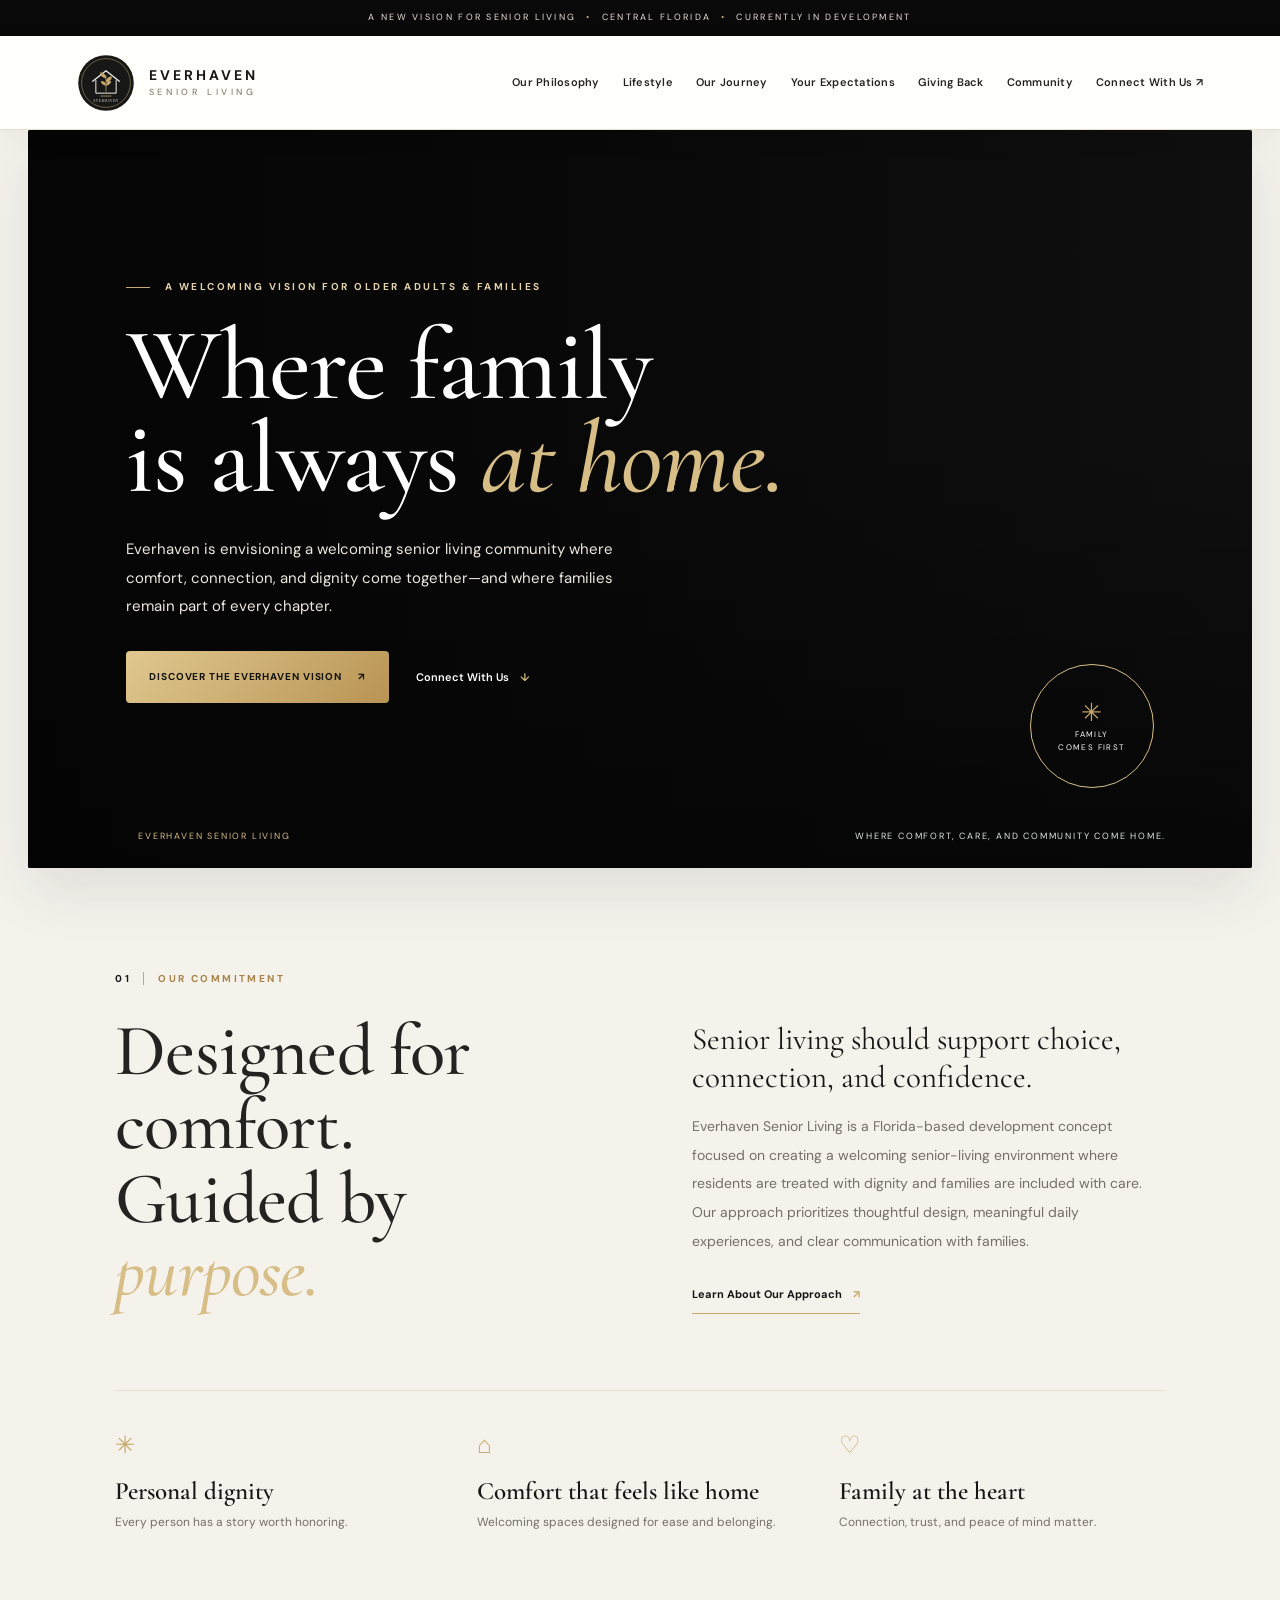
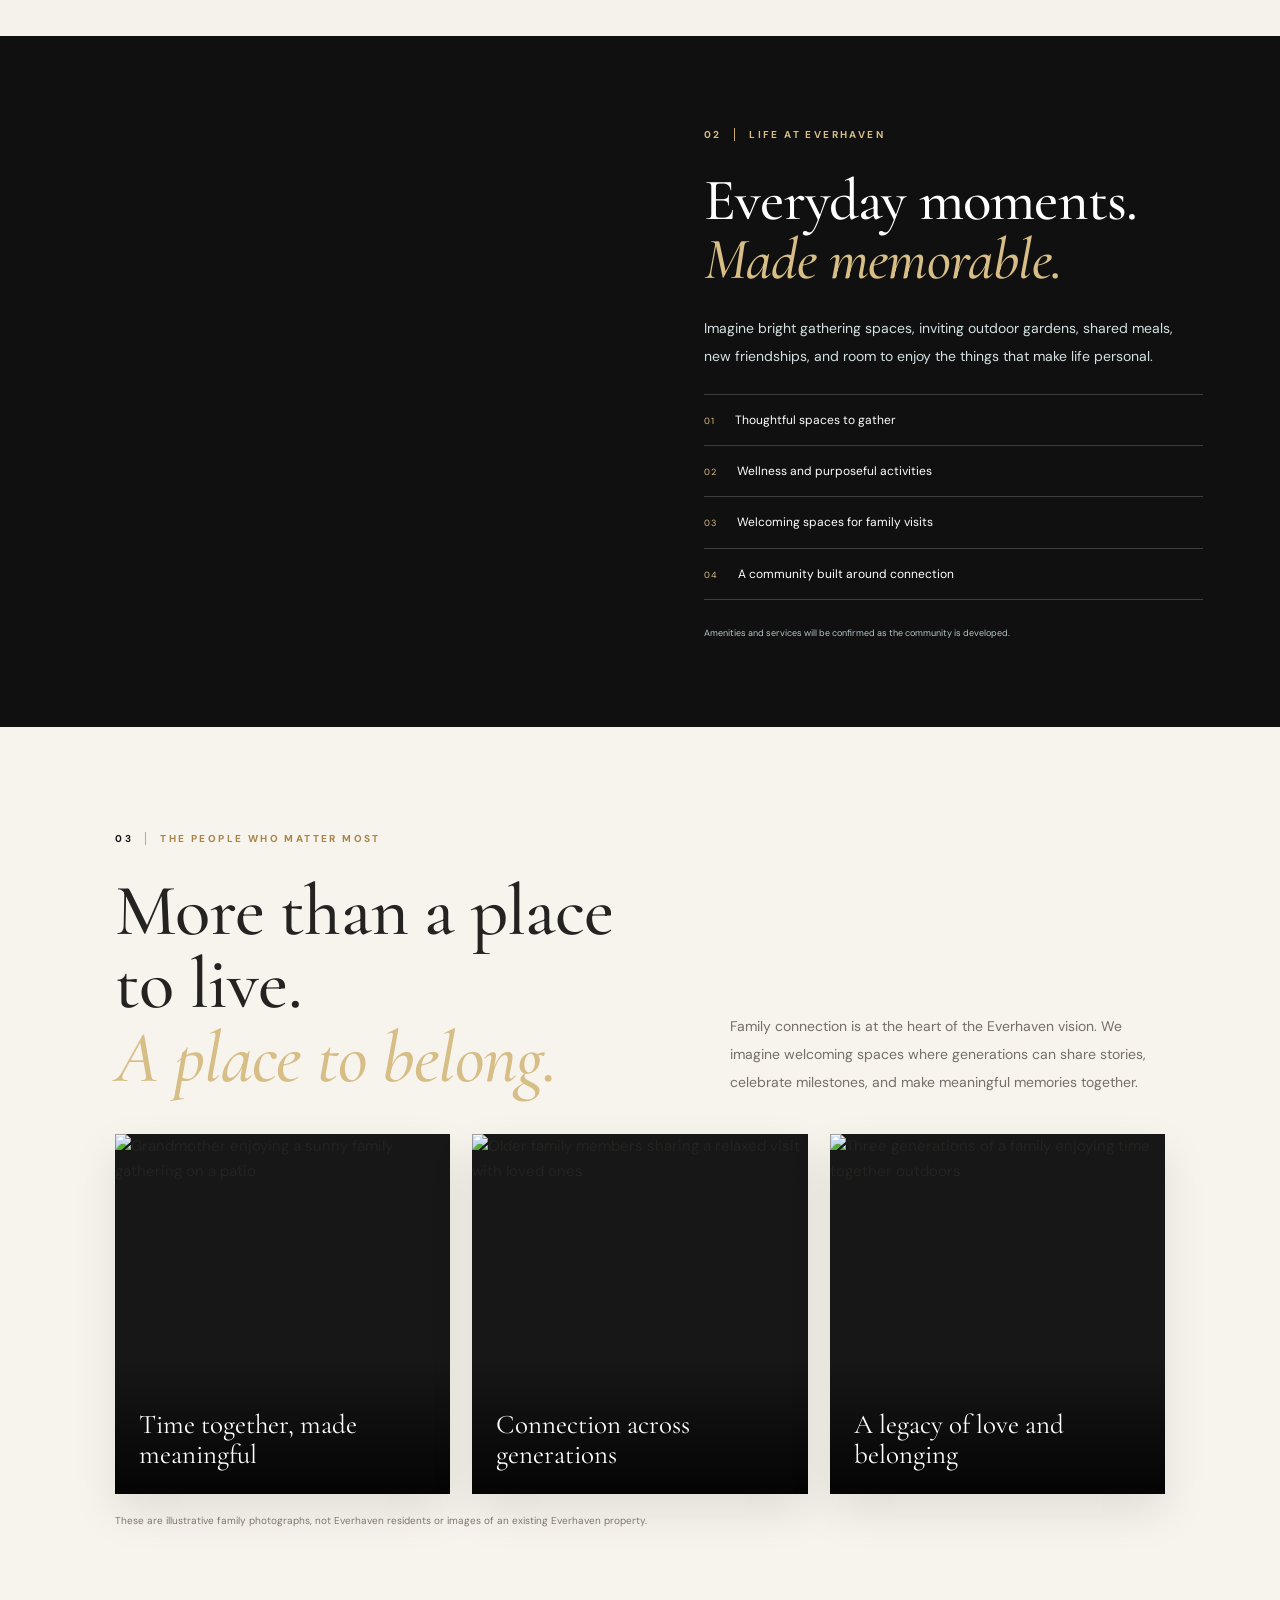
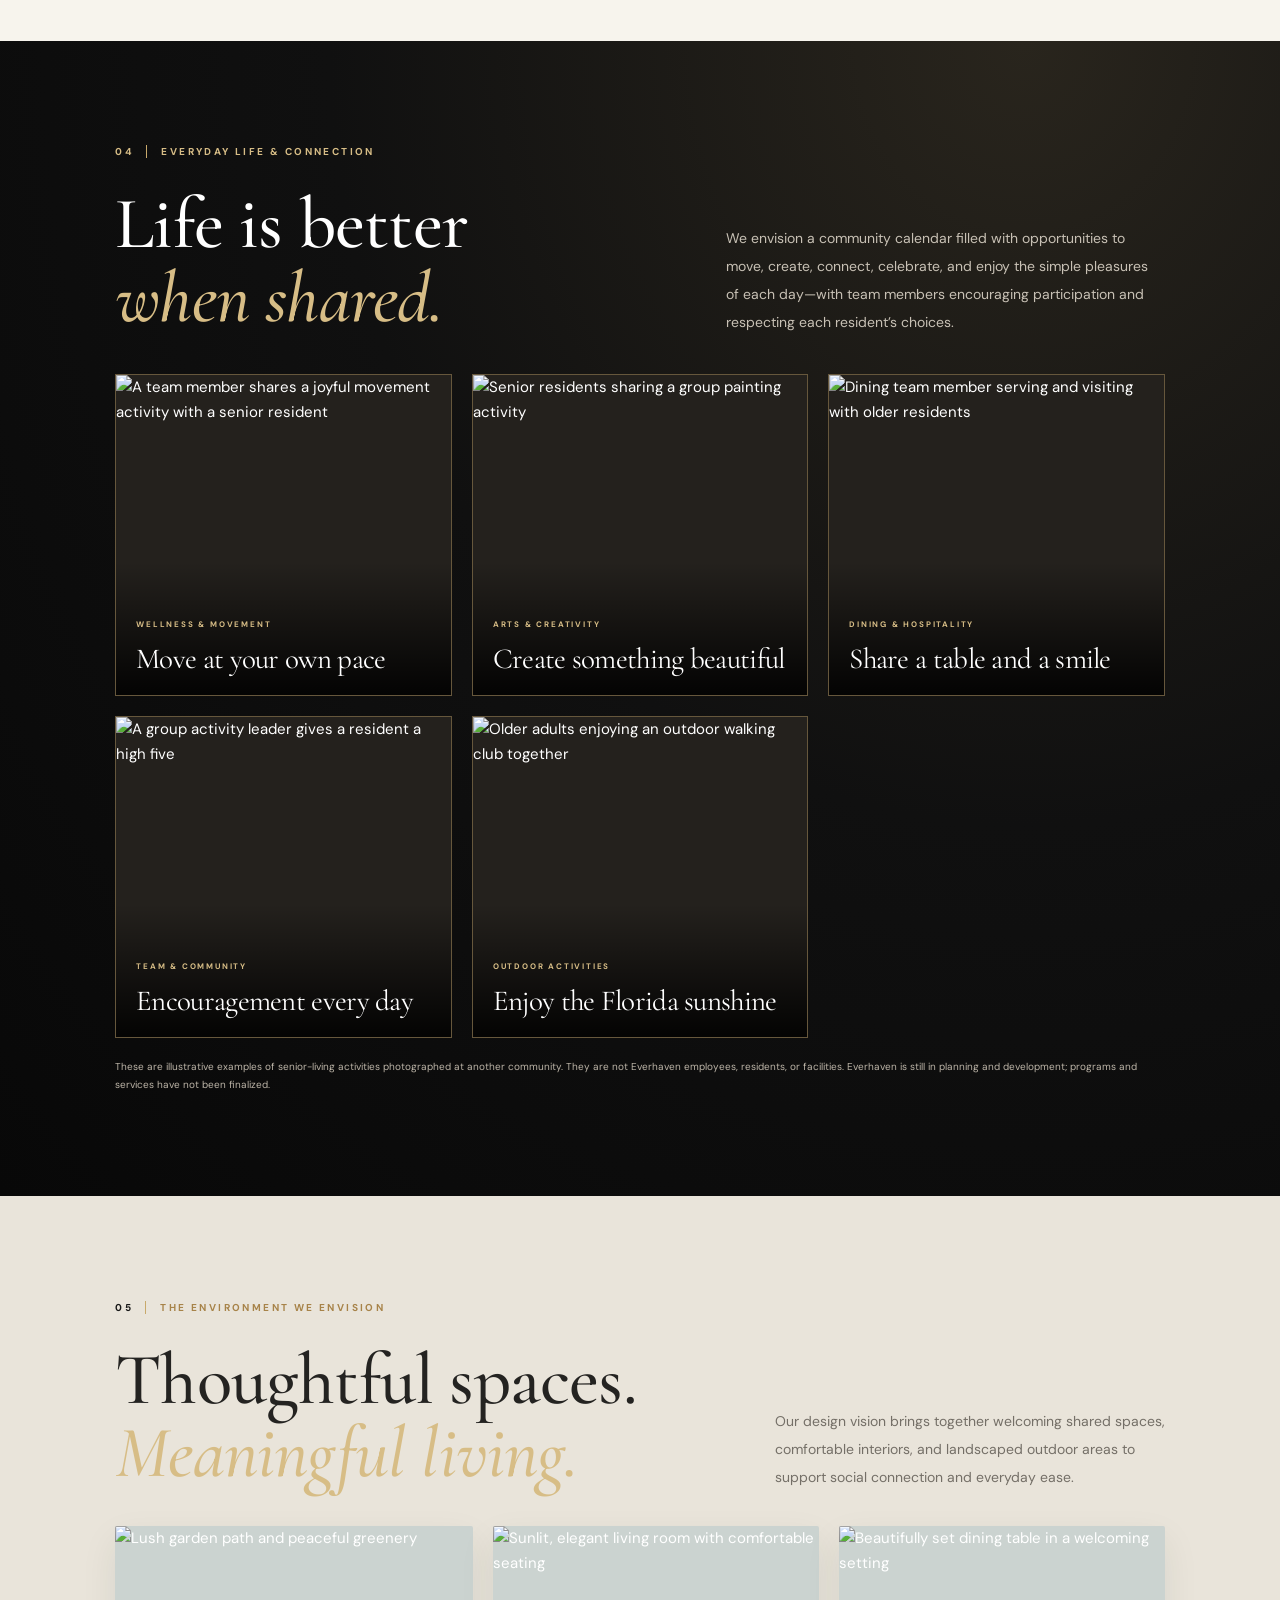
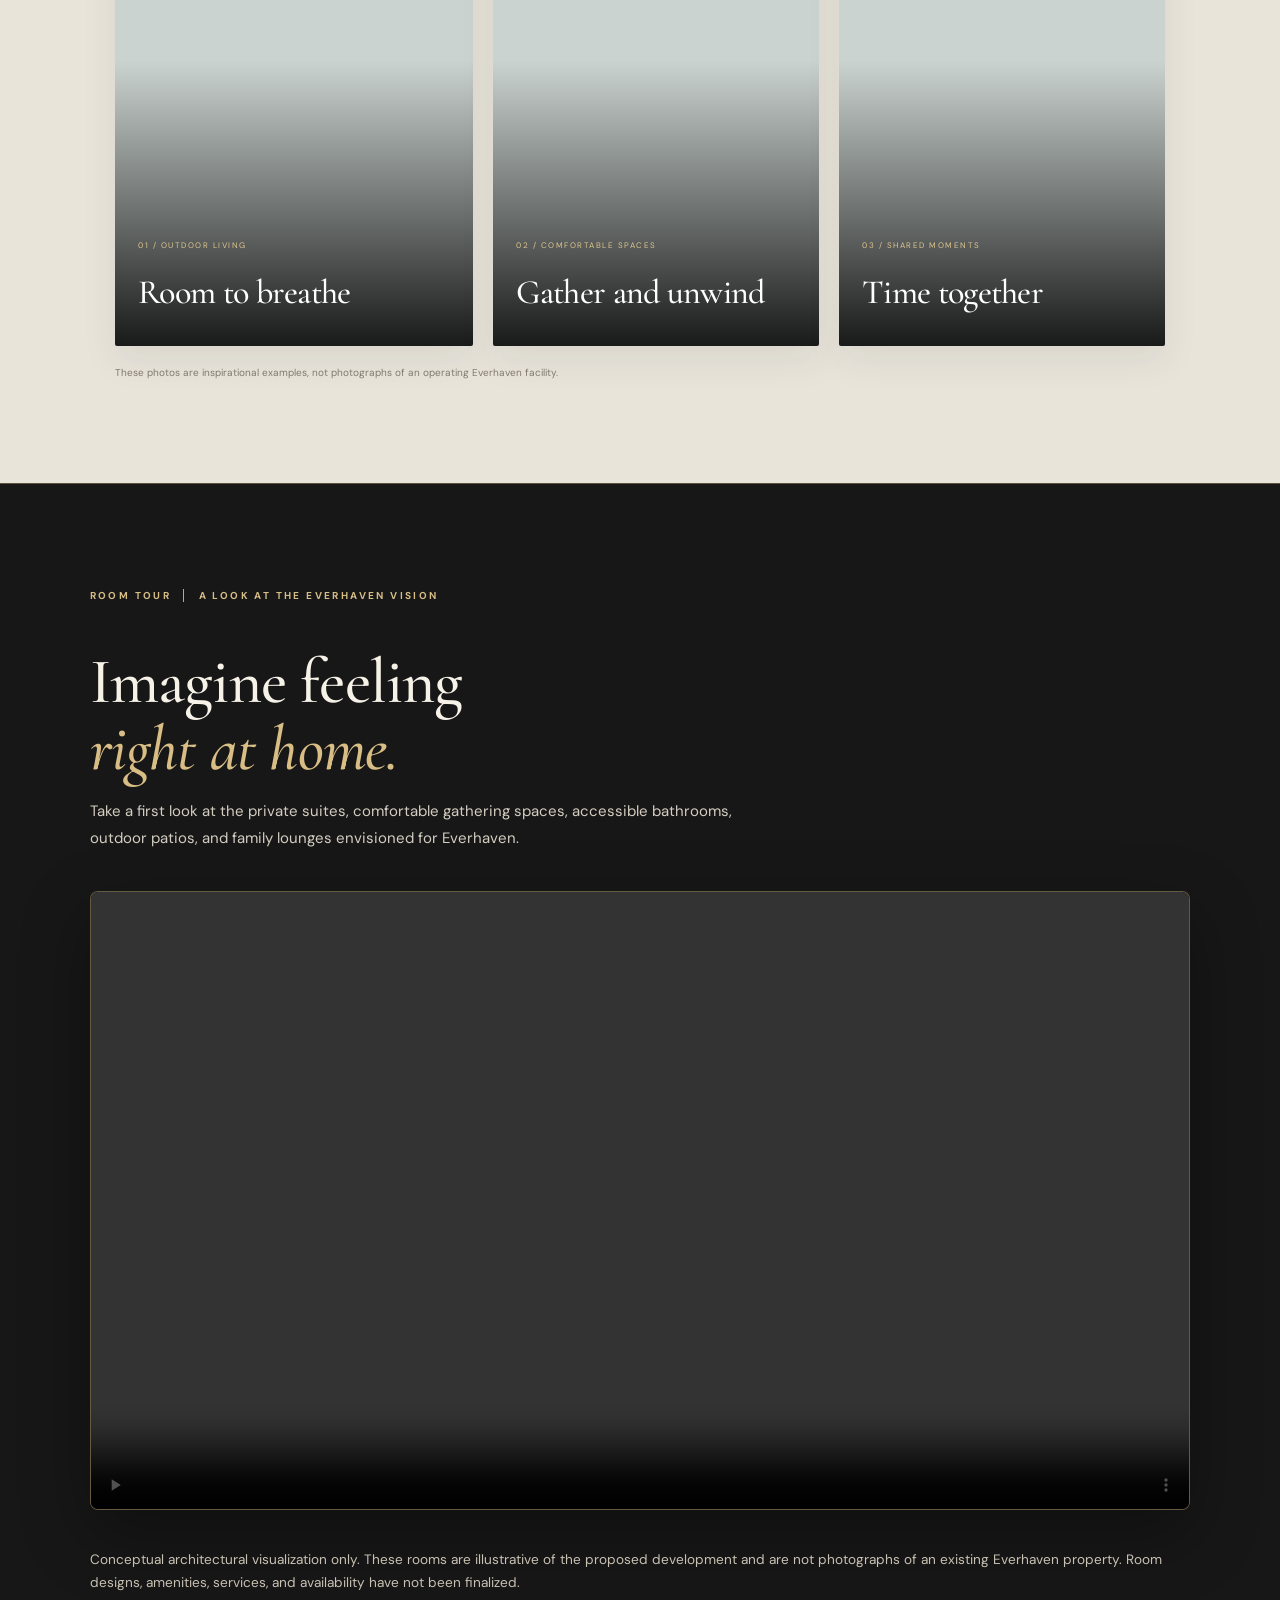
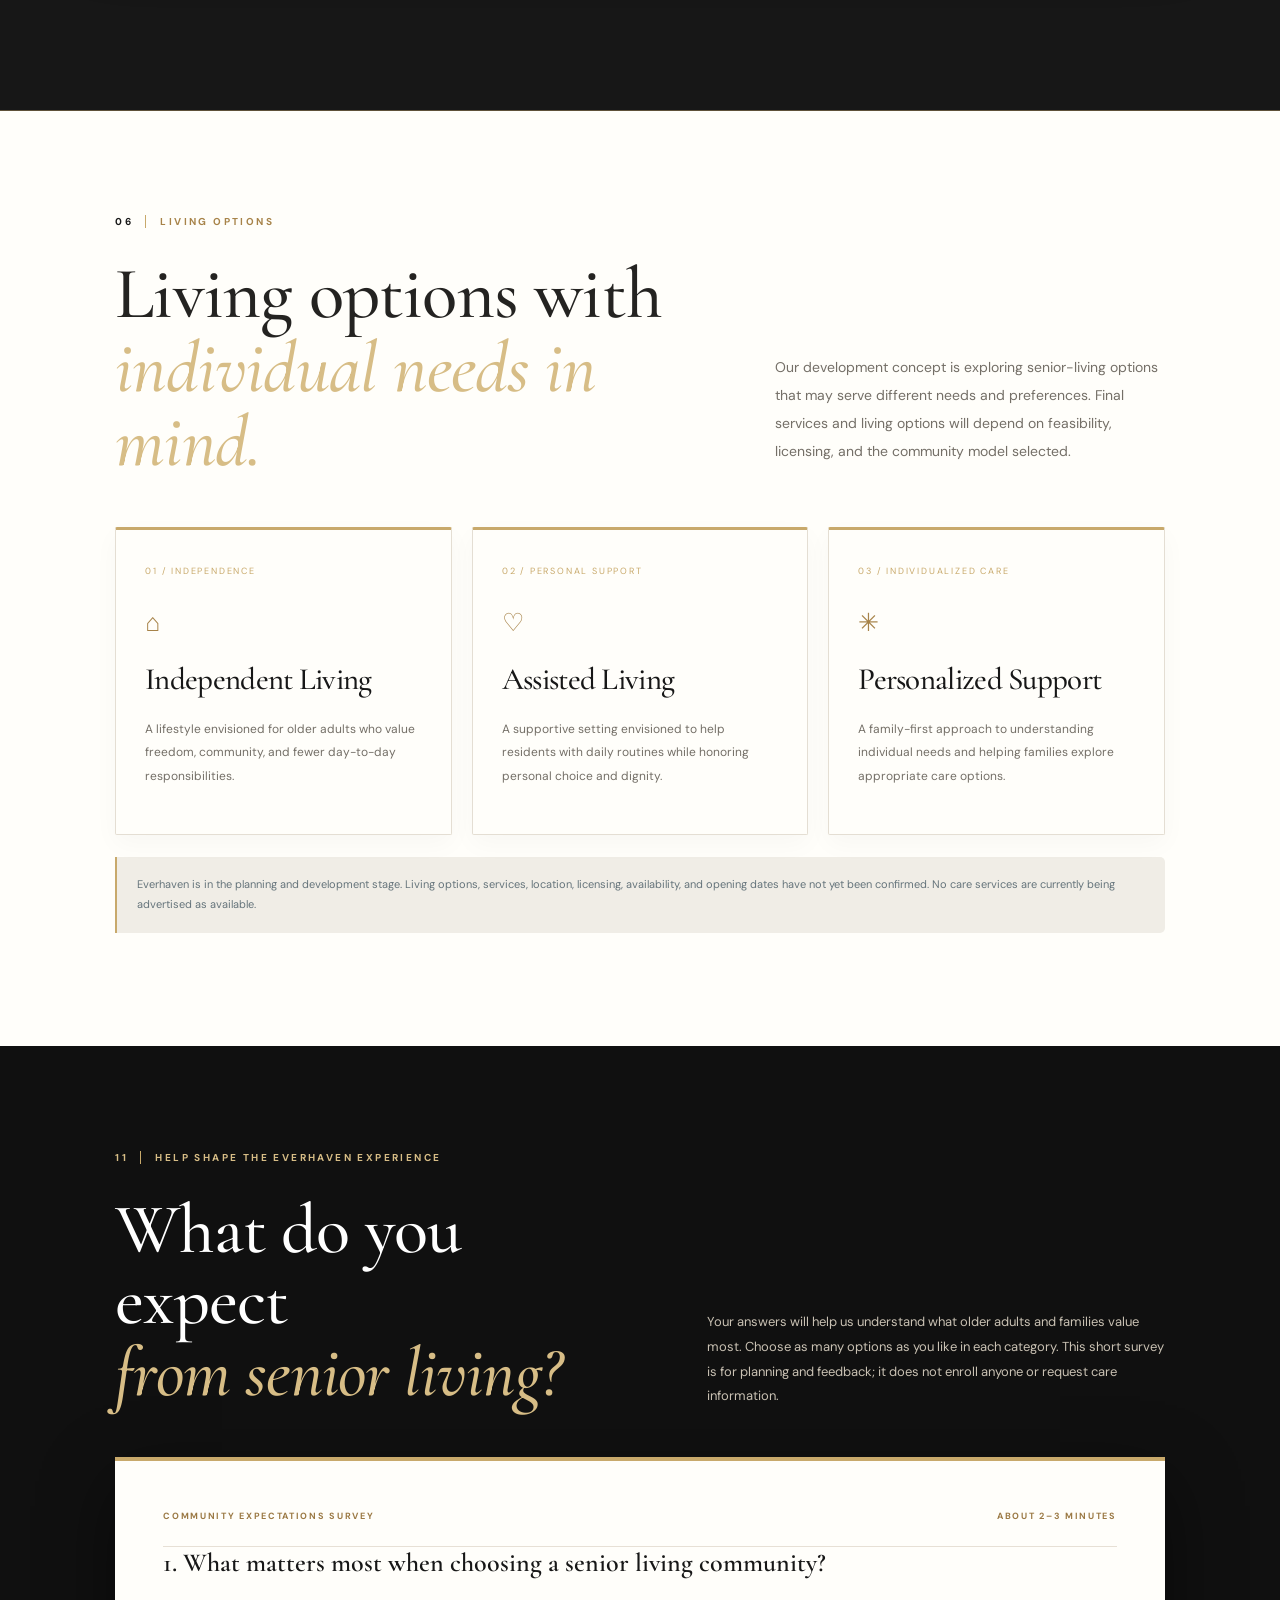
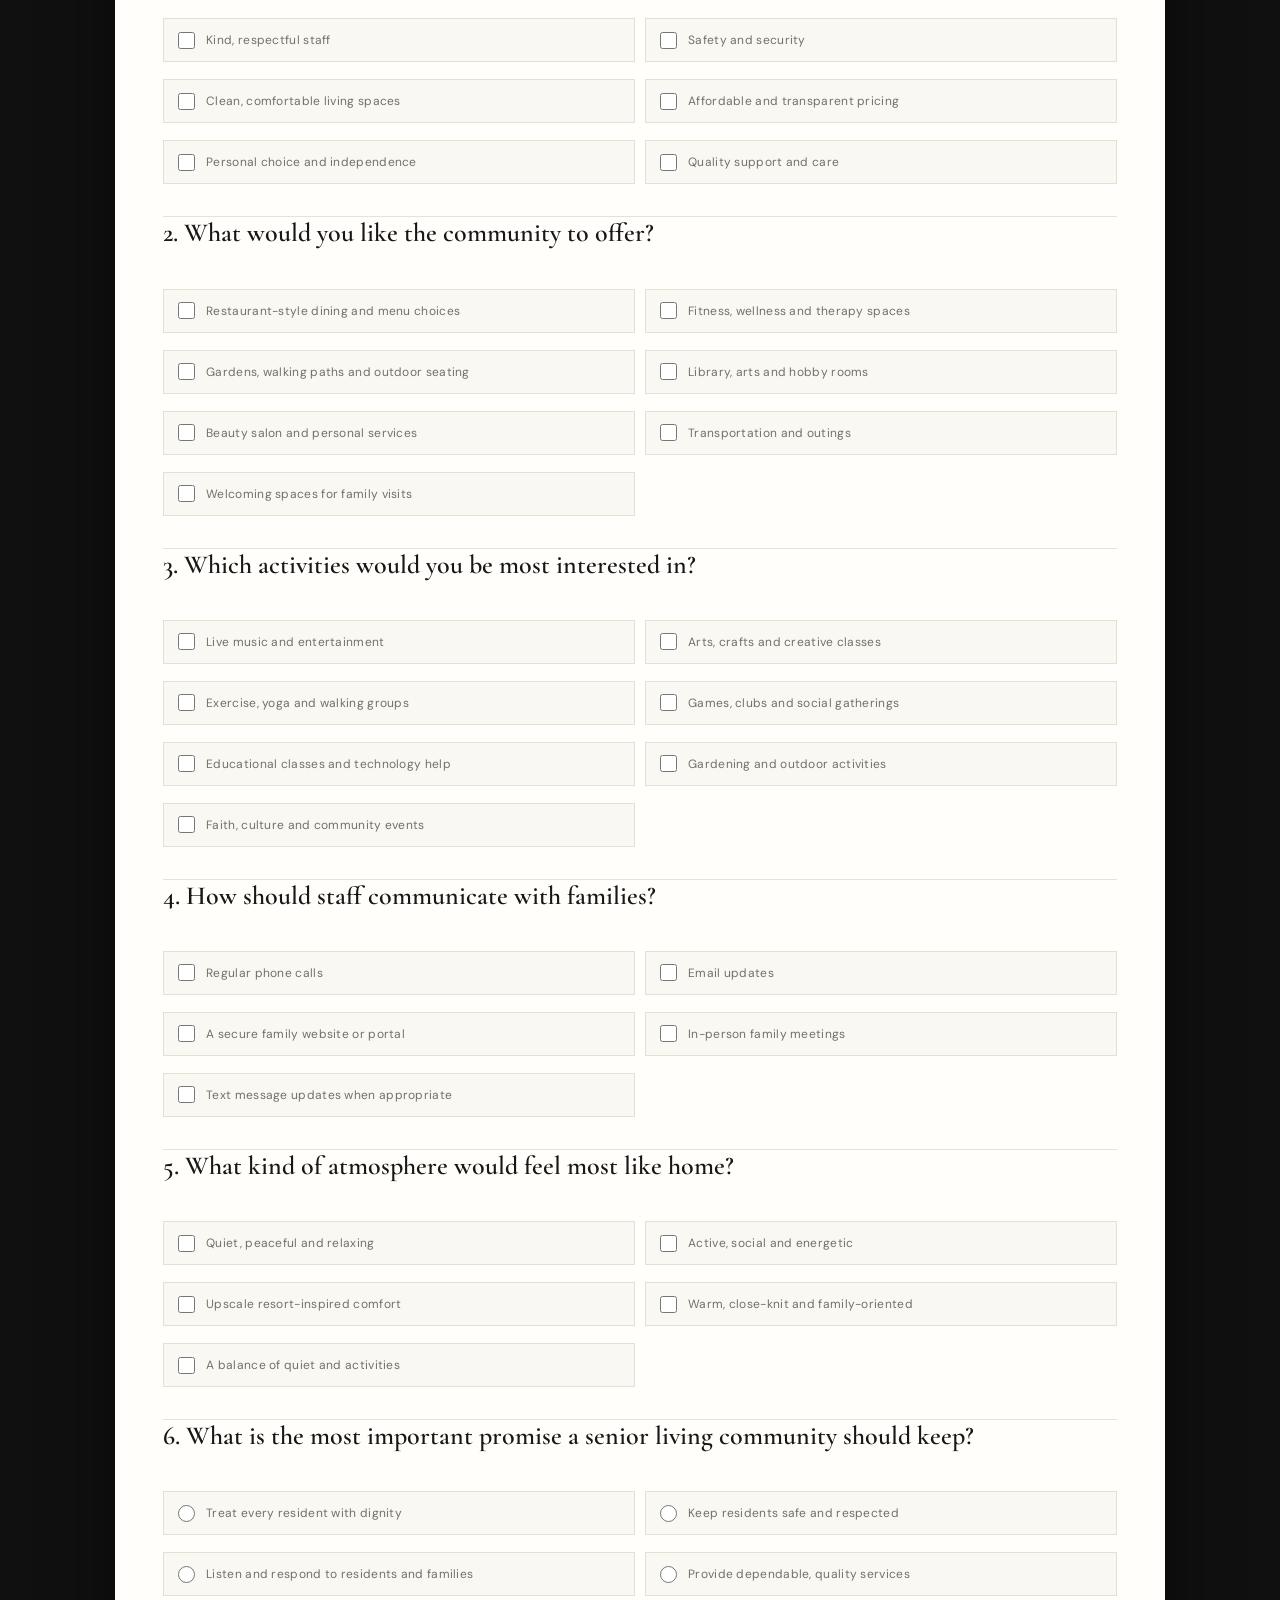
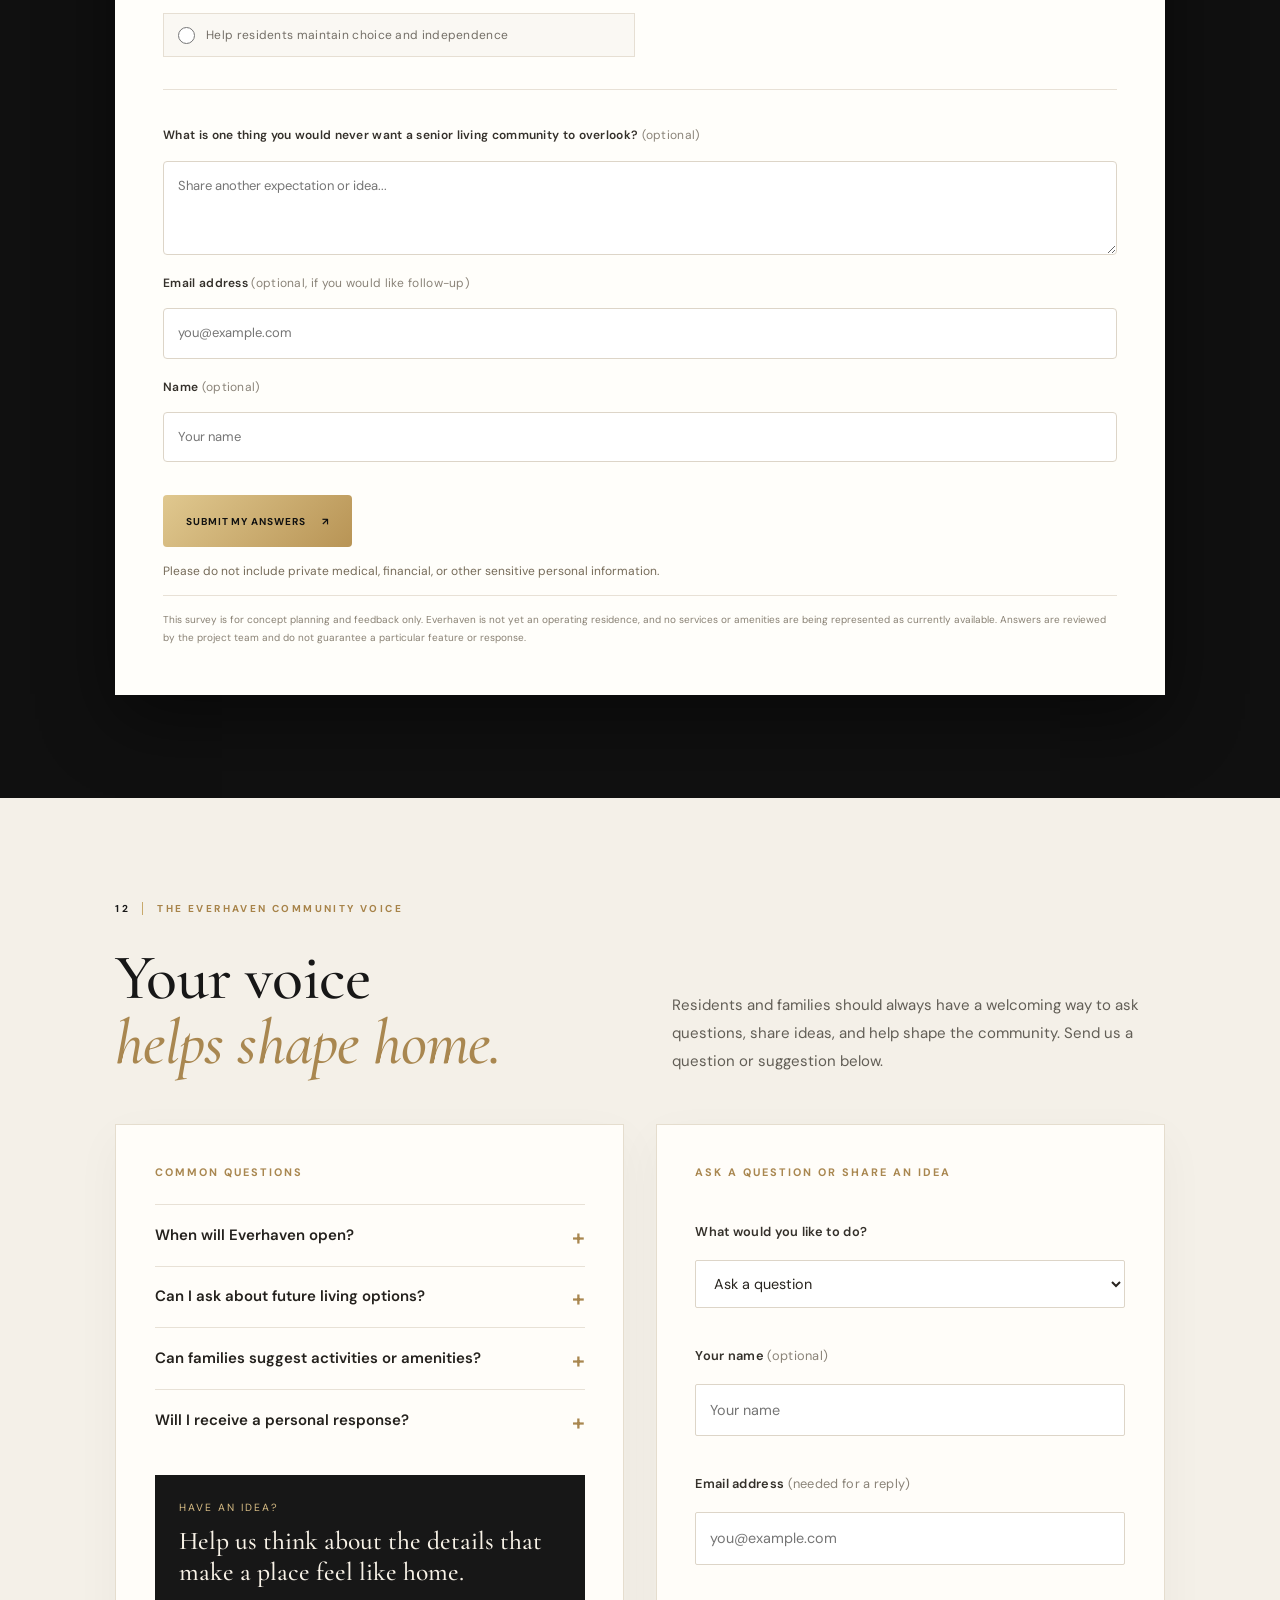
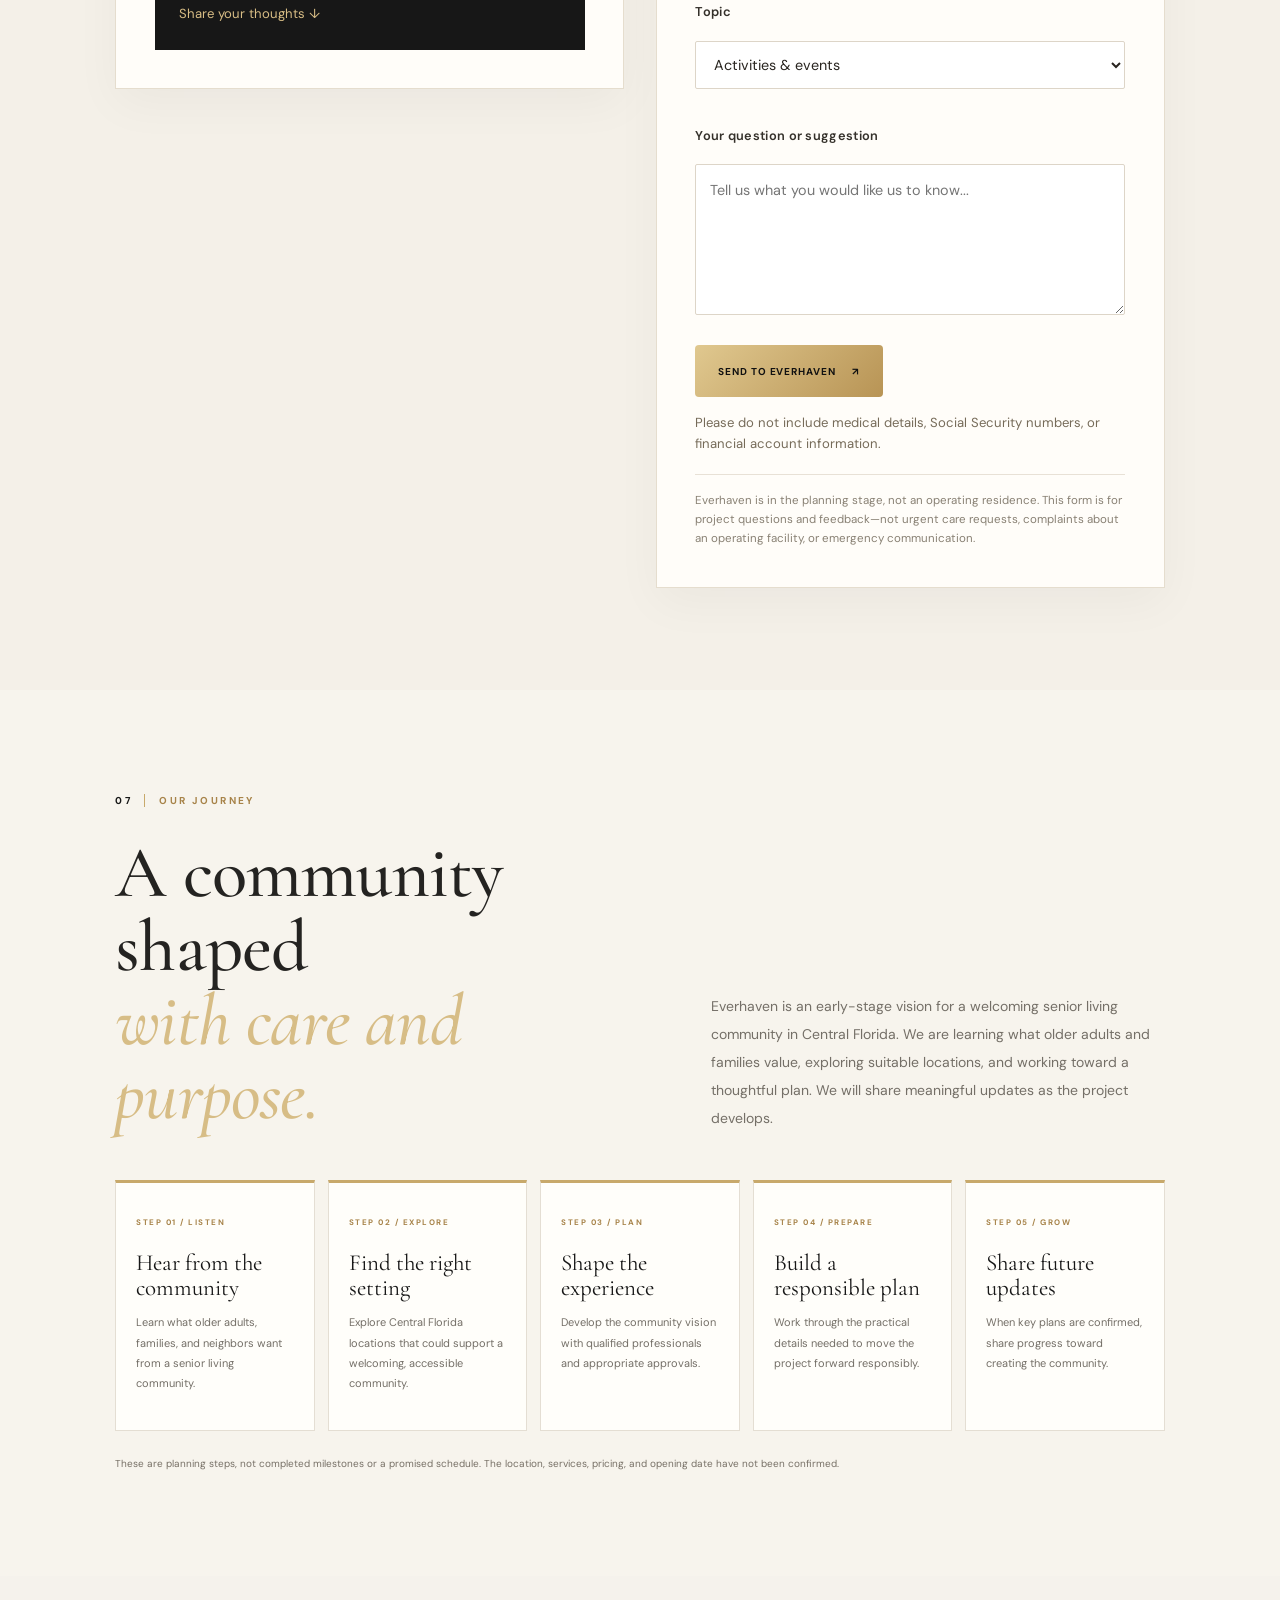
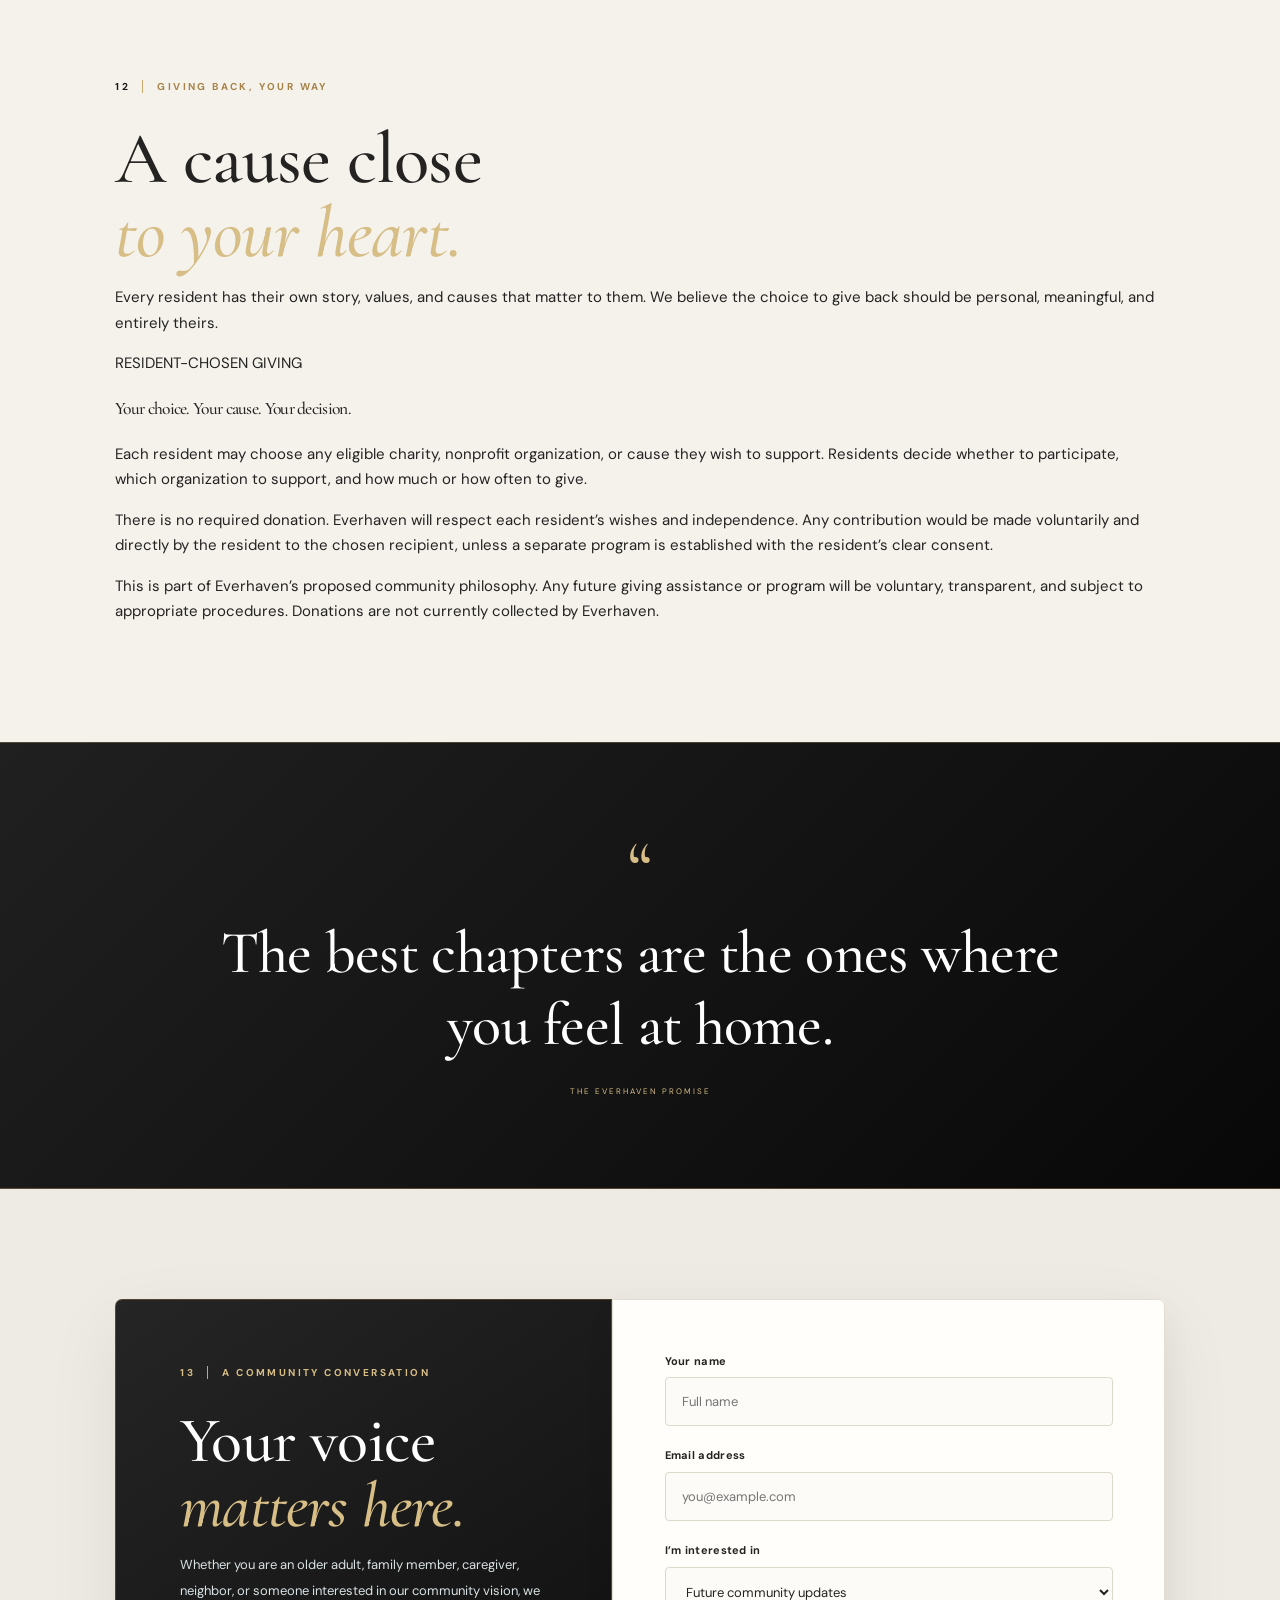
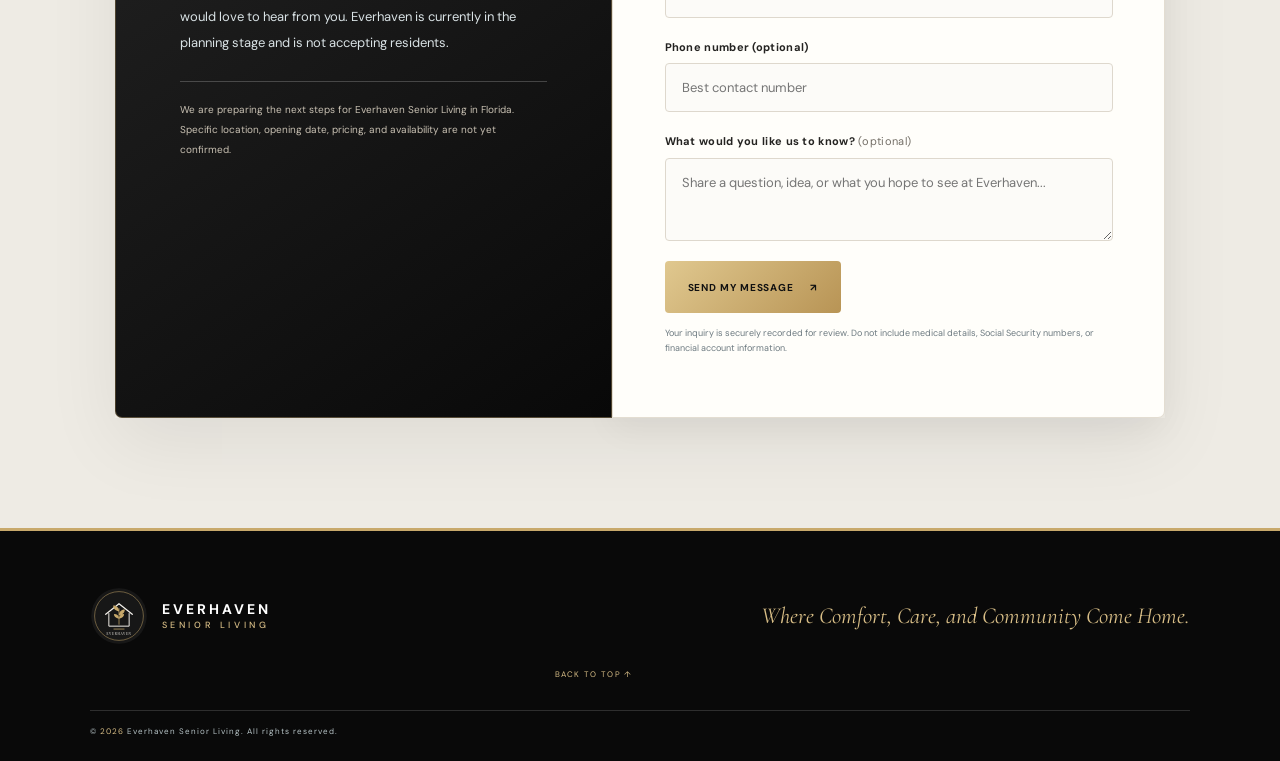
==== index.html @ a9df300a "Add resident-directed charitable giving choice section" ====
<!doctype html>
<html lang="en">
<head>
<meta charset="utf-8"><meta name="viewport" content="width=device-width, initial-scale=1">
<meta name="theme-color" content="#090909">
<meta name="description" content="Explore the Everhaven Senior Living vision: welcoming spaces, family connection, activities, and a community shaped around older adults and the people who care about them.">
<meta property="og:type" content="website">
<meta property="og:title" content="Everhaven Senior Living | A Life Well Lived">
<meta property="og:description" content="A welcoming senior living vision shaped around residents, families, and the wider community.">
<meta name="color-scheme" content="light">
<title>Everhaven Senior Living | A Life Well Lived</title>
<link rel="preconnect" href="https://fonts.googleapis.com"><link rel="preconnect" href="https://fonts.gstatic.com" crossorigin>
<link href="https://fonts.googleapis.com/css2?family=Cormorant+Garamond:wght@400;500;600;700&family=DM+Sans:wght@400;500;600;700&display=swap" rel="stylesheet">
<link rel="stylesheet" href="styles.css">
</head>
<body>
<div class="announcement">A NEW VISION FOR SENIOR LIVING <span>•</span> CENTRAL FLORIDA <span>•</span> CURRENTLY IN DEVELOPMENT</div>
<header class="site-header">
  <a class="brand" href="#home" aria-label="Everhaven Senior Living home"><img class="brand-logo" src="logo.svg" alt="Everhaven Senior Living logo"><span class="brand-name">EVERHAVEN<small>SENIOR LIVING</small></span></a>
  <button class="menu-toggle" id="menu" aria-label="Open navigation" aria-expanded="false">☰</button>
  <nav id="nav"><a href="#philosophy">Our Philosophy</a><a href="#lifestyle">Lifestyle</a><a href="#development">Our Journey</a><a href="#expectations">Your Expectations</a><a href="#giving">Giving Back</a><a href="#community">Community</a><a href="#contact">Connect With Us <span>↗</span></a></nav>
</header>
<main>
<section class="hero" id="home">
  <div class="hero-image" role="img" aria-label="A multigenerational family sharing a warm visit in a senior living community"></div><div class="hero-shade"></div>
  <div class="hero-content"><p class="eyebrow"><span></span> A WELCOMING VISION FOR OLDER ADULTS & FAMILIES</p><h1>Where family<br>is always <em>at home.</em></h1>
  <p class="hero-copy">Everhaven is envisioning a welcoming senior living community where comfort, connection, and dignity come together—and where families remain part of every chapter.</p>
  <div class="hero-actions"><a class="button button-gold" href="#family">Discover the Everhaven Vision <span>↗</span></a><a class="text-link" href="#contact">Connect With Us <span>↓</span></a></div></div>
  <div class="hero-caption"><span>EVERHAVEN SENIOR LIVING</span><span>WHERE COMFORT, CARE, AND COMMUNITY COME HOME.</span></div>
  <div class="hero-badge"><span class="badge-sun">✳</span><span>FAMILY<br>COMES FIRST</span></div>
</section>
<section class="intro section" id="philosophy"><div class="section-label"><span>01</span> OUR COMMITMENT</div><div class="intro-grid"><h2>Designed for comfort.<br>Guided by <em>purpose.</em></h2><div class="intro-copy"><p class="large-copy">Senior living should support choice, connection, and confidence.</p><p>Everhaven Senior Living is a Florida-based development concept focused on creating a welcoming senior-living environment where residents are treated with dignity and families are included with care. Our approach prioritizes thoughtful design, meaningful daily experiences, and clear communication with families.</p><a class="underlink" href="#lifestyle">Learn About Our Approach <span>↗</span></a></div></div>
<div class="values-row"><div><span class="value-icon">✳</span><b>Personal dignity</b><p>Every person has a story worth honoring.</p></div><div><span class="value-icon">⌂</span><b>Comfort that feels like home</b><p>Welcoming spaces designed for ease and belonging.</p></div><div><span class="value-icon">♡</span><b>Family at the heart</b><p>Connection, trust, and peace of mind matter.</p></div></div></section>
<section class="lifestyle" id="lifestyle"><div class="lifestyle-photo"></div><div class="lifestyle-panel"><div class="section-label light"><span>02</span> LIFE AT EVERHAVEN</div><h2>Everyday moments.<br><em>Made memorable.</em></h2><p>Imagine bright gathering spaces, inviting outdoor gardens, shared meals, new friendships, and room to enjoy the things that make life personal.</p><div class="feature-list"><div><span>01</span> Thoughtful spaces to gather</div><div><span>02</span> Wellness and purposeful activities</div><div><span>03</span> Welcoming spaces for family visits</div><div><span>04</span> A community built around connection</div></div><p class="disclaimer">Amenities and services will be confirmed as the community is developed.</p></div></section>

<section class="family-section section" id="family">
  <div class="section-label"><span>03</span> THE PEOPLE WHO MATTER MOST</div>
  <div class="family-heading"><h2>More than a place to live.<br><em>A place to belong.</em></h2><p>Family connection is at the heart of the Everhaven vision. We imagine welcoming spaces where generations can share stories, celebrate milestones, and make meaningful memories together.</p></div>
  <div class="family-grid">
    <figure><img src="https://cdn.autumna.co.uk/autumna/prod/media/filer_public/dd/d1/ddd1a53c-e831-4dcf-8b21-b971d09532a8/retirement-living-family-visit.jpg" alt="Grandmother enjoying a sunny family gathering on a patio" loading="lazy"><figcaption>Time together, made meaningful</figcaption></figure>
    <figure><img src="https://www.edgewoodhealthcare.com/wp-content/uploads/2025/04/Staying-Connected-with-Family-Blog-Image.jpg" alt="Older family members sharing a relaxed visit with loved ones" loading="lazy"><figcaption>Connection across generations</figcaption></figure>
    <figure><img src="https://a.storyblok.com/f/119877/1440x961/5874a44840/adobestock_499074132_web.jpg" alt="Three generations of a family enjoying time together outdoors" loading="lazy"><figcaption>A legacy of love and belonging</figcaption></figure>
  </div>
  <p class="family-note">These are illustrative family photographs, not Everhaven residents or images of an existing Everhaven property.</p>
</section>
<section class="activities-section section" id="activities">
  <div class="section-label"><span>04</span> EVERYDAY LIFE & CONNECTION</div>
  <div class="activities-heading"><h2>Life is better<br><em>when shared.</em></h2><p>We envision a community calendar filled with opportunities to move, create, connect, celebrate, and enjoy the simple pleasures of each day—with team members encouraging participation and respecting each resident’s choices.</p></div>
  <div class="activities-grid">
    <article><img src="https://www.arborcompany.com/hs-fs/hubfs/1Community-Files-Main-Folder/South%20Forsyth_2024/2025%20Approved%20Photos/2025%20Photos%20from%20Video/ArborTerraceSouthForsyth-ResidentandStaff6.jpg?height=900&name=ArborTerraceSouthForsyth-ResidentandStaff6.jpg&width=1200" alt="A team member shares a joyful movement activity with a senior resident" loading="lazy"><div><span>WELLNESS & MOVEMENT</span><h3>Move at your own pace</h3></div></article>
    <article><img src="https://www.arborcompany.com/hs-fs/hubfs/1Community-Files-Main-Folder/Middletown_2024/Community%20Images_2024/Approved%202025%20Photos/Social%20Media%20Images/Arbor-Terrace-Middletown-Paint-%26-Sip-Social.jpg?height=1000&name=Arbor-Terrace-Middletown-Paint-%26-Sip-Social.jpg&width=1500" alt="Senior residents sharing a group painting activity" loading="lazy"><div><span>ARTS & CREATIVITY</span><h3>Create something beautiful</h3></div></article>
    <article><img src="https://www.arborcompany.com/hs-fs/hubfs/1Community-Files-Main-Folder/South%20Forsyth_2024/2025%20Approved%20Photos/2025%20Photos%20from%20Video/ArborTerraceSouthForsyth-ResidentandStaff-Dining4.jpg?height=900&name=ArborTerraceSouthForsyth-ResidentandStaff-Dining4.jpg&width=1200" alt="Dining team member serving and visiting with older residents" loading="lazy"><div><span>DINING & HOSPITALITY</span><h3>Share a table and a smile</h3></div></article>
    <article><img src="https://www.arborcompany.com/hs-fs/hubfs/1Community-Files-Main-Folder/Waugh%20Chapel_2024/2025%20Approved%20Photos/October-2025/arbor-terrace-waugh-chapel-resident-16.png?height=900&name=arbor-terrace-waugh-chapel-resident-16.png&width=1200" alt="A group activity leader gives a resident a high five" loading="lazy"><div><span>TEAM & COMMUNITY</span><h3>Encouragement every day</h3></div></article>
    <article><img src="https://www.arborcompany.com/hs-fs/hubfs/1Community-Files-Main-Folder/Highland%20Park_2024/2025%20Approved%20Photos/Social%20Media%20Images/Arbor-Terrace-Highland-Park-Walking-Club-Social.png?height=1000&name=Arbor-Terrace-Highland-Park-Walking-Club-Social.png&width=1500" alt="Older adults enjoying an outdoor walking club together" loading="lazy"><div><span>OUTDOOR ACTIVITIES</span><h3>Enjoy the Florida sunshine</h3></div></article>
  </div>
  <p class="activities-note">These are illustrative examples of senior-living activities photographed at another community. They are not Everhaven employees, residents, or facilities. Everhaven is still in planning and development; programs and services have not been finalized.</p>
</section>
<section class="gallery section" id="spaces">
  <div class="section-label"><span>05</span> THE ENVIRONMENT WE ENVISION</div>
  <div class="gallery-heading"><h2>Thoughtful spaces.<br><em>Meaningful living.</em></h2><p>Our design vision brings together welcoming shared spaces, comfortable interiors, and landscaped outdoor areas to support social connection and everyday ease.</p></div>
  <div class="photo-grid">
    <article class="photo-card photo-garden"><img src="https://images.unsplash.com/photo-1416879595882-3373a0480b5b?auto=format&fit=crop&w=1200&q=85" alt="Lush garden path and peaceful greenery" loading="lazy"><div><span>01 / OUTDOOR LIVING</span><h3>Room to breathe</h3></div></article>
    <article class="photo-card photo-lounge"><img src="https://images.unsplash.com/photo-1600210492486-724fe5c67fb0?auto=format&fit=crop&w=1200&q=85" alt="Sunlit, elegant living room with comfortable seating" loading="lazy"><div><span>02 / COMFORTABLE SPACES</span><h3>Gather and unwind</h3></div></article>
    <article class="photo-card photo-dining"><img src="https://images.unsplash.com/photo-1414235077428-338989a2e8c0?auto=format&fit=crop&w=1200&q=85" alt="Beautifully set dining table in a welcoming setting" loading="lazy"><div><span>03 / SHARED MOMENTS</span><h3>Time together</h3></div></article>
  </div>
  <p class="photo-note">These photos are inspirational examples, not photographs of an operating Everhaven facility.</p>
</section>
<section class="room-tour section" id="room-tour" style="padding:clamp(4rem,8vw,7rem) 7%;background:#171717;color:#f7f2e8;">
  <div class="section-label light"><span>ROOM TOUR</span> A LOOK AT THE EVERHAVEN VISION</div>
  <div style="display:grid;grid-template-columns:1fr;gap:1.5rem;max-width:1200px;margin:0 auto;">
    <div><h2 style="font-family:'Cormorant Garamond',serif;font-size:clamp(2.6rem,5vw,4.5rem);font-weight:500;line-height:1.05;margin:1rem 0;">Imagine feeling<br><em style="color:#d8bd85;">right at home.</em></h2>
    <p style="max-width:680px;color:#d4cec2;line-height:1.8;">Take a first look at the private suites, comfortable gathering spaces, accessible bathrooms, outdoor patios, and family lounges envisioned for Everhaven.</p></div>
    <video controls playsinline preload="metadata" style="display:block;width:100%;max-height:680px;aspect-ratio:16/9;object-fit:contain;background:#080808;border:1px solid rgba(216,189,133,.45);border-radius:8px;">
      <source src="https://resource2.heygen.ai/videos/9fb3f4c10dcd4578b0de9b5727e9554e/9fb3f4c10dcd4578b0de9b5727e9554e/01a1f44f-d24c-73d2-a768-72272afc0545.mp4" type="video/mp4">
      Your browser does not support HTML video. Please open this page in a modern browser.
    </video>
    <p style="font-size:.85rem;color:#c9c1b3;line-height:1.7;">Conceptual architectural visualization only. These rooms are illustrative of the proposed development and are not photographs of an existing Everhaven property. Room designs, amenities, services, and availability have not been finalized.</p>
  </div>
</section>
<section class="options section" id="care"><div class="section-label"><span>06</span> LIVING OPTIONS</div><div class="options-head"><h2>Living options with<br><em>individual needs in mind.</em></h2><p>Our development concept is exploring senior-living options that may serve different needs and preferences. Final services and living options will depend on feasibility, licensing, and the community model selected.</p></div><div class="option-cards"><article><div class="option-number">01 / INDEPENDENCE</div><div class="option-icon">⌂</div><h3>Independent Living</h3><p>A lifestyle envisioned for older adults who value freedom, community, and fewer day-to-day responsibilities.</p></article><article><div class="option-number">02 / PERSONAL SUPPORT</div><div class="option-icon">♡</div><h3>Assisted Living</h3><p>A supportive setting envisioned to help residents with daily routines while honoring personal choice and dignity.</p></article><article><div class="option-number">03 / INDIVIDUALIZED CARE</div><div class="option-icon">✳</div><h3>Personalized Support</h3><p>A family-first approach to understanding individual needs and helping families explore appropriate care options.</p></article></div><p class="care-note">Everhaven is in the planning and development stage. Living options, services, location, licensing, availability, and opening dates have not yet been confirmed. No care services are currently being advertised as available.</p></section>
<section class="expectations-section section" id="expectations">
  <div class="section-label"><span>11</span> HELP SHAPE THE EVERHAVEN EXPERIENCE</div>
  <div class="expectations-heading"><h2>What do you expect<br><em>from senior living?</em></h2><p>Your answers will help us understand what older adults and families value most. Choose as many options as you like in each category. This short survey is for planning and feedback; it does not enroll anyone or request care information.</p></div>
  <form class="expectations-form" id="expectationsForm">
    <div class="expectations-topline"><span>COMMUNITY EXPECTATIONS SURVEY</span><span>ABOUT 2–3 MINUTES</span></div>
    <fieldset><legend>1. What matters most when choosing a senior living community?</legend><div class="expectation-options"><label><input type="checkbox" name="priority" value="Kind, respectful staff"><span>Kind, respectful staff</span></label><label><input type="checkbox" name="priority" value="Safety and security"><span>Safety and security</span></label><label><input type="checkbox" name="priority" value="Clean, comfortable living spaces"><span>Clean, comfortable living spaces</span></label><label><input type="checkbox" name="priority" value="Affordable and transparent pricing"><span>Affordable and transparent pricing</span></label><label><input type="checkbox" name="priority" value="Personal choice and independence"><span>Personal choice and independence</span></label><label><input type="checkbox" name="priority" value="Quality support and care"><span>Quality support and care</span></label></div></fieldset>
    <fieldset><legend>2. What would you like the community to offer?</legend><div class="expectation-options"><label><input type="checkbox" name="amenities" value="Restaurant-style dining and menu choices"><span>Restaurant-style dining and menu choices</span></label><label><input type="checkbox" name="amenities" value="Fitness, wellness and therapy spaces"><span>Fitness, wellness and therapy spaces</span></label><label><input type="checkbox" name="amenities" value="Gardens, walking paths and outdoor seating"><span>Gardens, walking paths and outdoor seating</span></label><label><input type="checkbox" name="amenities" value="Library, arts and hobby rooms"><span>Library, arts and hobby rooms</span></label><label><input type="checkbox" name="amenities" value="Beauty salon and personal services"><span>Beauty salon and personal services</span></label><label><input type="checkbox" name="amenities" value="Transportation and outings"><span>Transportation and outings</span></label><label><input type="checkbox" name="amenities" value="Welcoming spaces for family visits"><span>Welcoming spaces for family visits</span></label></div></fieldset>
    <fieldset><legend>3. Which activities would you be most interested in?</legend><div class="expectation-options"><label><input type="checkbox" name="activities" value="Live music and entertainment"><span>Live music and entertainment</span></label><label><input type="checkbox" name="activities" value="Arts, crafts and creative classes"><span>Arts, crafts and creative classes</span></label><label><input type="checkbox" name="activities" value="Exercise, yoga and walking groups"><span>Exercise, yoga and walking groups</span></label><label><input type="checkbox" name="activities" value="Games, clubs and social gatherings"><span>Games, clubs and social gatherings</span></label><label><input type="checkbox" name="activities" value="Educational classes and technology help"><span>Educational classes and technology help</span></label><label><input type="checkbox" name="activities" value="Gardening and outdoor activities"><span>Gardening and outdoor activities</span></label><label><input type="checkbox" name="activities" value="Faith, culture and community events"><span>Faith, culture and community events</span></label></div></fieldset>
    <fieldset><legend>4. How should staff communicate with families?</legend><div class="expectation-options"><label><input type="checkbox" name="communication" value="Regular phone calls"><span>Regular phone calls</span></label><label><input type="checkbox" name="communication" value="Email updates"><span>Email updates</span></label><label><input type="checkbox" name="communication" value="A secure family website or portal"><span>A secure family website or portal</span></label><label><input type="checkbox" name="communication" value="In-person family meetings"><span>In-person family meetings</span></label><label><input type="checkbox" name="communication" value="Text message updates when appropriate"><span>Text message updates when appropriate</span></label></div></fieldset>
    <fieldset><legend>5. What kind of atmosphere would feel most like home?</legend><div class="expectation-options"><label><input type="checkbox" name="atmosphere" value="Quiet, peaceful and relaxing"><span>Quiet, peaceful and relaxing</span></label><label><input type="checkbox" name="atmosphere" value="Active, social and energetic"><span>Active, social and energetic</span></label><label><input type="checkbox" name="atmosphere" value="Upscale resort-inspired comfort"><span>Upscale resort-inspired comfort</span></label><label><input type="checkbox" name="atmosphere" value="Warm, close-knit and family-oriented"><span>Warm, close-knit and family-oriented</span></label><label><input type="checkbox" name="atmosphere" value="A balance of quiet and activities"><span>A balance of quiet and activities</span></label></div></fieldset>
    <fieldset><legend>6. What is the most important promise a senior living community should keep?</legend><div class="expectation-options expectation-radio"><label><input type="radio" name="promise" value="Treat every resident with dignity"><span>Treat every resident with dignity</span></label><label><input type="radio" name="promise" value="Keep residents safe and respected"><span>Keep residents safe and respected</span></label><label><input type="radio" name="promise" value="Listen and respond to residents and families"><span>Listen and respond to residents and families</span></label><label><input type="radio" name="promise" value="Provide dependable, quality services"><span>Provide dependable, quality services</span></label><label><input type="radio" name="promise" value="Help residents maintain choice and independence"><span>Help residents maintain choice and independence</span></label></div></fieldset>
    <div class="expectations-extra"><label for="expectationOther">What is one thing you would never want a senior living community to overlook? <span>(optional)</span></label><textarea id="expectationOther" rows="3" maxlength="1500" placeholder="Share another expectation or idea..."></textarea>
    <label for="expectationEmail">Email address <span>(optional, if you would like follow-up)</span></label><input id="expectationEmail" type="email" maxlength="254" autocomplete="email" placeholder="you@example.com">
    <label for="expectationName">Name <span>(optional)</span></label><input id="expectationName" maxlength="120" autocomplete="name" placeholder="Your name"></div>
    <button class="button button-gold submit-button" type="submit">Submit my answers <span>↗</span></button>
    <p class="expectations-status" id="expectationsStatus" aria-live="polite">Please do not include private medical, financial, or other sensitive personal information.</p>
    <p class="expectations-disclaimer">This survey is for concept planning and feedback only. Everhaven is not yet an operating residence, and no services or amenities are being represented as currently available. Answers are reviewed by the project team and do not guarantee a particular feature or response.</p>
  </form>
</section>
<section class="community-hub section" id="community">
  <div class="section-label"><span>12</span> THE EVERHAVEN COMMUNITY VOICE</div>
  <div class="community-heading"><h2>Your voice<br><em>helps shape home.</em></h2><p>Residents and families should always have a welcoming way to ask questions, share ideas, and help shape the community. Send us a question or suggestion below.</p></div>
  <div class="community-grid">
    <div class="community-faq">
      <div class="community-kicker">COMMON QUESTIONS</div>
      <details><summary>When will Everhaven open?</summary><p>Everhaven is currently a development concept. A location, construction schedule, opening date, and availability have not been confirmed.</p></details>
      <details><summary>Can I ask about future living options?</summary><p>Yes. Use the question form to tell us what you would like to know. Living options and services remain subject to feasibility, licensing, and the final operating model.</p></details>
      <details><summary>Can families suggest activities or amenities?</summary><p>Absolutely. We welcome ideas about activities, dining, outdoor spaces, family visits, accessibility, and ways to make residents feel included.</p></details>
      <details><summary>Will I receive a personal response?</summary><p>Please include your email address. The Everhaven team can review your message and follow up as the project develops. A response time is not guaranteed.</p></details>
      <div class="community-prompt"><span>HAVE AN IDEA?</span><b>Help us think about the details that make a place feel like home.</b><a href="#communityForm">Share your thoughts ↓</a></div>
    </div>
    <form class="community-form" id="communityForm">
      <div class="community-kicker">ASK A QUESTION OR SHARE AN IDEA</div>
      <label for="communityType">What would you like to do?</label>
      <select id="communityType" required><option value="Question">Ask a question</option><option value="Suggestion">Share a suggestion</option><option value="Family feedback">Share family feedback</option><option value="Resident voice">Share a resident perspective</option></select>
      <label for="communityName">Your name <span>(optional)</span></label><input id="communityName" maxlength="120" autocomplete="name" placeholder="Your name">
      <label for="communityEmail">Email address <span>(needed for a reply)</span></label><input id="communityEmail" type="email" maxlength="254" autocomplete="email" placeholder="you@example.com">
      <label for="communityTopic">Topic</label>
      <select id="communityTopic"><option>Activities & events</option><option>Dining & food</option><option>Rooms & amenities</option><option>Accessibility & comfort</option><option>Family communication</option><option>Future living options</option><option>Other</option></select>
      <label for="communityMessage">Your question or suggestion</label><textarea id="communityMessage" rows="5" maxlength="3000" required placeholder="Tell us what you would like us to know..."></textarea>
      <button class="button button-gold submit-button" type="submit">Send to Everhaven <span>↗</span></button>
      <p id="communityStatus" class="community-status" aria-live="polite">Please do not include medical details, Social Security numbers, or financial account information.</p>
      <p class="community-disclaimer">Everhaven is in the planning stage, not an operating residence. This form is for project questions and feedback—not urgent care requests, complaints about an operating facility, or emergency communication.</p>
    </form>
  </div>
</section>
<section class="development-section section" id="development"><div class="section-label"><span>07</span> OUR JOURNEY</div><div class="development-intro"><h2>A community shaped<br><em>with care and purpose.</em></h2><p>Everhaven is an early-stage vision for a welcoming senior living community in Central Florida. We are learning what older adults and families value, exploring suitable locations, and working toward a thoughtful plan. We will share meaningful updates as the project develops.</p></div><div class="roadmap">
<article><span>STEP 01 / LISTEN</span><b>Hear from the community</b><p>Learn what older adults, families, and neighbors want from a senior living community.</p></article>
<article><span>STEP 02 / EXPLORE</span><b>Find the right setting</b><p>Explore Central Florida locations that could support a welcoming, accessible community.</p></article>
<article><span>STEP 03 / PLAN</span><b>Shape the experience</b><p>Develop the community vision with qualified professionals and appropriate approvals.</p></article>
<article><span>STEP 04 / PREPARE</span><b>Build a responsible plan</b><p>Work through the practical details needed to move the project forward responsibly.</p></article>
<article><span>STEP 05 / GROW</span><b>Share future updates</b><p>When key plans are confirmed, share progress toward creating the community.</p></article></div><p class="development-disclaimer">These are planning steps, not completed milestones or a promised schedule. The location, services, pricing, and opening date have not been confirmed.</p></section>



<section class="giving-section section" id="giving">
  <div class="section-label"><span>12</span> GIVING BACK, YOUR WAY</div>
  <div class="giving-layout">
    <div><h2>A cause close<br><em>to your heart.</em></h2><p class="giving-lead">Every resident has their own story, values, and causes that matter to them. We believe the choice to give back should be personal, meaningful, and entirely theirs.</p></div>
    <div class="giving-card">
      <span class="giving-kicker">RESIDENT-CHOSEN GIVING</span>
      <h3>Your choice. Your cause. Your decision.</h3>
      <p>Each resident may choose any eligible charity, nonprofit organization, or cause they wish to support. Residents decide whether to participate, which organization to support, and how much or how often to give.</p>
      <p>There is no required donation. Everhaven will respect each resident’s wishes and independence. Any contribution would be made voluntarily and directly by the resident to the chosen recipient, unless a separate program is established with the resident’s clear consent.</p>
    </div>
  </div>
  <p class="giving-note">This is part of Everhaven’s proposed community philosophy. Any future giving assistance or program will be voluntary, transparent, and subject to appropriate procedures. Donations are not currently collected by Everhaven.</p>
</section>
<section class="quote-band"><span class="quote-mark">“</span><blockquote>The best chapters are the ones where you feel at home.</blockquote><p>THE EVERHAVEN PROMISE</p></section>
<section class="contact section" id="contact"><div class="contact-card"><div><div class="section-label light"><span>13</span> A COMMUNITY CONVERSATION</div><h2>Your voice<br><em>matters here.</em></h2><p>Whether you are an older adult, family member, caregiver, neighbor, or someone interested in our community vision, we would love to hear from you. Everhaven is currently in the planning stage and is not accepting residents.</p><p class="contact-note">We are preparing the next steps for Everhaven Senior Living in Florida. Specific location, opening date, pricing, and availability are not yet confirmed.</p></div><form id="contactForm"><label for="name">Your name</label><input id="name" name="name" autocomplete="name" required placeholder="Full name"><label for="email">Email address</label><input id="email" name="email" type="email" autocomplete="email" required placeholder="you@example.com"><label for="interest">I’m interested in</label><select id="interest" name="interest"><option value="future_community_interest">Future community updates</option><option value="family_information">Information for myself or a family member</option><option value="community_feedback">Share an idea or suggestion</option><option value="careers_interest">Future employment interest</option><option value="general">General question or other inquiry</option></select><label for="phone">Phone number (optional)</label><input id="phone" name="phone" type="tel" autocomplete="tel" maxlength="40" placeholder="Best contact number"><label for="message">What would you like us to know? <span>(optional)</span></label><textarea id="message" name="message" rows="3" placeholder="Share a question, idea, or what you hope to see at Everhaven..."></textarea><button class="button button-gold submit-button" type="submit">Send my message <span>↗</span></button><p id="formMessage" class="form-message" aria-live="polite">Your inquiry is securely recorded for review. Do not include medical details, Social Security numbers, or financial account information.</p></form></div></section>
</main>
<footer class="site-footer"><a class="brand footer-brand" href="#home"><img class="brand-logo" src="logo.svg" alt="Everhaven Senior Living logo"><span class="brand-name">EVERHAVEN<small>SENIOR LIVING</small></span></a><p>Where Comfort, Care, and Community Come Home.</p><a href="#home" class="back-top">BACK TO TOP ↑</a><small class="copyright">© <span id="year"></span> Everhaven Senior Living. All rights reserved.</small></footer>
<script src="script.js"></script>
</body></html>
---- styles.css ----
:root{
  --navy:#183247;
  --navy-deep:#102635;
  --blue:#587987;
  --copper:#b97852;
  --sand:#e8ddcb;
  --cream:#f6f3ed;
  --paper:#fffdf9;
  --ink:#243642;
  --muted:#687780;
  --line:#dedbd3;
  --serif:"Cormorant Garamond",Georgia,serif;
  --sans:"DM Sans",Arial,sans-serif
}
*{box-sizing:border-box}
html{scroll-behavior:smooth;scroll-padding-top:92px}
body{margin:0;background:var(--cream);color:var(--ink);font-family:var(--sans);line-height:1.7}
a{color:inherit;text-decoration:none}
.announcement{min-height:34px;background:var(--navy-deep);color:#e8e1d6;display:flex;align-items:center;justify-content:center;gap:10px;padding:7px 14px;font-size:8px;letter-spacing:2px;text-align:center}
.announcement span{color:var(--copper)}
.site-header{height:86px;padding:0 7%;display:flex;align-items:center;justify-content:space-between;gap:25px;background:var(--paper);position:sticky;top:0;z-index:20;border-bottom:1px solid var(--line);box-shadow:0 4px 22px #1026350a}
.brand{display:flex;align-items:center;gap:12px;flex-shrink:0}
.brand-logo{width:53px;height:53px;object-fit:contain}
.brand-name{display:flex;flex-direction:column;font-size:13px;line-height:1.4;letter-spacing:2.4px;font-weight:700;color:var(--navy)}
.brand-name small{font-size:9px;letter-spacing:3px;color:var(--blue);font-weight:500}
nav{display:flex;align-items:center;gap:26px;font-size:11px;font-weight:600}
nav a{transition:color .2s}
nav a:hover{color:var(--copper)}
.nav-cta{border:1px solid #c9a58e;padding:12px 15px;color:var(--navy)}
.nav-cta span{color:var(--copper);margin-left:8px}
.menu-toggle{display:none;border:0;background:transparent;color:var(--navy);font-size:25px}
.hero{margin:0 4%;min-height:660px;position:relative;overflow:hidden;display:flex;align-items:center;color:#fff;background:var(--navy)}
.hero-image{position:absolute;inset:0;background-image:url("https://images.unsplash.com/photo-1600210492486-724fe5c67fb0?auto=format&fit=crop&w=2200&q=85");background-position:center;background-size:cover;transform:scale(1.01)}
.hero-shade{position:absolute;inset:0;background:linear-gradient(90deg,rgba(12,34,49,.94),rgba(12,34,49,.76) 42%,rgba(12,34,49,.22)),linear-gradient(0deg,rgba(10,28,40,.5),transparent 48%)}
.hero-content{position:relative;z-index:1;padding:78px 0 95px 9%;max-width:790px}
.eyebrow,.section-label{font-size:9px;letter-spacing:2.1px;font-weight:700}
.eyebrow{color:#e7c9b4;margin:0 0 24px}
.eyebrow span{display:inline-block;width:24px;height:1px;background:var(--copper);vertical-align:middle;margin-right:10px}
h1,h2,h3,blockquote{font-family:var(--serif);font-weight:500;letter-spacing:-.7px}
h1{font-size:clamp(62px,7.6vw,100px);line-height:.98;margin:0 0 25px}
em{color:#d9aa8b;font-weight:500}
.hero-copy{font-size:14px;line-height:1.95;color:#e3e8e8;max-width:475px;margin:0 0 30px}
.hero-actions{display:flex;align-items:center;gap:27px;flex-wrap:wrap}
.button{display:inline-flex;align-items:center;justify-content:center;gap:16px;padding:15px 20px;border:0;font:700 10px var(--sans);cursor:pointer}
.button-gold{background:var(--copper);color:#fff}
.button-gold:hover{background:#a96543}
.text-link{font-size:11px;font-weight:600;color:#fff}
.text-link span{color:#e0b99f;margin-left:8px}
.hero-caption{position:absolute;bottom:24px;left:9%;right:7%;display:flex;justify-content:space-between;gap:20px;font-size:8px;letter-spacing:1.5px;color:#e2e6e5}
.hero-caption span:first-child{color:#e6c2a9}
.hero-badge{position:absolute;right:7%;bottom:80px;width:112px;height:112px;border:1px solid #e0b99f99;border-radius:50%;display:flex;flex-direction:column;align-items:center;justify-content:center;text-align:center;font-size:8px;line-height:1.6;letter-spacing:1.4px;color:#fff;background:#18324770}
.badge-sun{font-size:25px;color:#e0b99f;line-height:1.2}
.section{padding:104px 10%}
.section-label{color:var(--copper);margin-bottom:28px}
.section-label span{color:var(--navy);padding-right:12px;margin-right:10px;border-right:1px solid var(--copper)}
h2{font-size:clamp(43px,5.2vw,68px);line-height:1.05;margin:0}
.intro-grid{display:grid;grid-template-columns:1fr 1fr;gap:8%;align-items:start}
.intro-copy{padding-top:6px;font-size:13px;color:var(--muted);line-height:2}
.large-copy{font:27px/1.35 var(--serif);color:var(--navy);margin:0 0 15px}
.underlink{display:inline-block;margin-top:14px;padding-bottom:7px;border-bottom:1px solid var(--copper);font-size:11px;font-weight:700;color:var(--navy)}
.underlink span{color:var(--copper);margin-left:8px}
.values-row{display:grid;grid-template-columns:repeat(3,1fr);gap:28px;margin-top:65px;padding-top:27px;border-top:1px solid var(--line)}
.values-row>div{display:flex;flex-direction:column}
.value-icon{font-size:24px;color:var(--copper);margin-bottom:10px}
.values-row b{font:22px var(--serif);font-weight:600;color:var(--navy)}
.values-row p{font-size:11px;color:var(--muted);margin:6px 0 0}
.lifestyle{display:grid;grid-template-columns:1fr 1fr;min-height:570px;background:var(--navy-deep);color:#fff}
.lifestyle-photo{min-height:470px;background:url("https://images.unsplash.com/photo-1600607687939-ce8a6c25118c?auto=format&fit=crop&w=1400&q=85") center/cover}
.lifestyle-panel{padding:82px 12% 68px 10%;align-self:center}
.section-label.light{color:#e4c2a8}
.section-label.light span{color:#e4c2a8}
.lifestyle-panel h2{font-size:clamp(42px,4.6vw,60px)}
.lifestyle-panel>p{font-size:12px;color:#d4dfe2;line-height:1.95;margin:24px 0}
.feature-list{border-top:1px solid #ffffff30}
.feature-list div{padding:12px 0;border-bottom:1px solid #ffffff30;font-size:11px}
.feature-list span{color:#e0b99f;font-size:9px;letter-spacing:1px;margin-right:17px}
.disclaimer{font-size:9px!important;color:#b7c6ca!important;margin-bottom:0!important}
.gallery{background:#ece9e1}
.gallery-heading{display:flex;justify-content:space-between;align-items:end;gap:40px;margin-bottom:35px}
.gallery-heading>p{max-width:390px;font-size:12px;line-height:1.9;color:var(--muted);margin:0}
.photo-grid{display:grid;grid-template-columns:1.1fr 1fr 1fr;gap:17px}
.photo-card{min-height:380px;position:relative;overflow:hidden;background:#cbd3d0;color:white;box-shadow:0 10px 28px #10263512}
.photo-card img{position:absolute;width:100%;height:100%;object-fit:cover;inset:0;transition:transform .5s}
.photo-card:hover img{transform:scale(1.04)}
.photo-card:after{content:"";position:absolute;inset:0;background:linear-gradient(0deg,rgba(12,34,49,.88),transparent 66%)}
.photo-card>div{position:absolute;z-index:1;left:23px;right:20px;bottom:24px}
.photo-card>div span{font-size:8px;letter-spacing:1.5px;color:#e8c6ae}
.photo-card h3{font-size:31px;margin:8px 0 0}
.photo-note{font-size:9px;color:#737d80;margin:15px 0 0}
.options{background:var(--paper)}
.options-head{display:flex;align-items:end;justify-content:space-between;gap:45px;margin-bottom:38px}
.options-head>p{max-width:390px;font-size:12px;color:var(--muted);line-height:1.95}
.option-cards{display:grid;grid-template-columns:repeat(3,1fr);gap:17px}
.option-cards article{padding:28px 25px 26px;border:1px solid var(--line);border-top:2px solid var(--copper);background:#faf8f3;min-height:275px;transition:transform .2s,box-shadow .2s}
.option-cards article:hover{transform:translateY(-3px);box-shadow:0 12px 25px #1026350d}
.option-number{font-size:8px;letter-spacing:1.4px;color:var(--copper)}
.option-icon{font-size:25px;color:var(--blue);margin-top:22px}
.option-cards h3{font-size:28px;margin:9px 0;color:var(--navy)}
.option-cards p{font-size:11px;color:var(--muted);line-height:1.9}
.care-note{font-size:10px;line-height:1.8;color:#65747b;background:#f0eee8;padding:15px 17px;margin-top:22px;border-left:2px solid var(--copper)}
.quote-band{text-align:center;background:var(--navy);color:#fff;padding:74px 10% 64px}
.quote-mark{display:block;font:76px var(--serif);line-height:.8;color:#d9a987}
blockquote{font-size:clamp(32px,4.4vw,52px);line-height:1.2;max-width:850px;margin:18px auto 24px}
.quote-band>p{font-size:8px;letter-spacing:2px;color:#e2b99f}
.contact{background:#e7e6e0}
.contact-card{display:grid;grid-template-columns:.9fr 1fr;gap:9%;align-items:stretch}
.contact-card h2{font-size:clamp(42px,5.1vw,64px)}
.contact-card>div{background:linear-gradient(145deg,#1d4055,#102635);color:white;padding:42px 38px}
.contact-card>div>p{font-size:12px;line-height:1.95;color:#d9e2e5;max-width:440px}
.contact-note{border-top:1px solid #ffffff35;padding-top:18px;margin-top:25px;font-size:10px!important;color:#bdcbd0!important}
.contact form{display:flex;flex-direction:column;padding:30px;background:var(--paper);border:1px solid #d8d6cf}
label{font-size:10px;font-weight:700;margin-bottom:7px;color:var(--navy)}
label span{font-weight:400;color:var(--muted)}
input,select,textarea{width:100%;background:#fbfaf7;border:1px solid #d5d6d2;border-radius:0;padding:13px 14px;font:12px var(--sans);margin-bottom:17px;color:var(--ink)}
input:focus,select:focus,textarea:focus{outline:1px solid var(--copper);border-color:var(--copper)}
textarea{resize:vertical}
.submit-button{align-self:flex-start}
.submit-button:disabled{opacity:.65;cursor:wait}
.form-message{font-size:9px;color:#6d7a80;margin-top:13px}
.form-message-visible{background:#f0eee8;padding:12px;border-left:2px solid var(--copper)}
.site-footer{background:var(--navy-deep);color:#f5f2e9;padding:35px 7% 18px;display:grid;grid-template-columns:1fr 1fr;align-items:center;gap:15px;border-top:3px solid var(--copper)}
.footer-brand .brand-name{color:#fff}
.footer-brand .brand-name small{color:#c6d0d1}
.site-footer>p{text-align:right;font:italic 20px var(--serif);color:#e0b99f}
.back-top{justify-self:end;font-size:8px;letter-spacing:1.3px;color:#e0b99f}
.copyright{grid-column:1/-1;border-top:1px solid #ffffff26;margin-top:14px;padding-top:14px;font-size:8px;letter-spacing:1px;color:#b8c5c8}
.copyright span{color:#e0b99f}
@media(max-width:900px){.site-header{padding:0 5%}nav{gap:15px;font-size:10px}.hero{margin:0;min-height:620px}.hero-badge{right:5%;bottom:80px;width:94px;height:94px}.section{padding:82px 7%}.lifestyle-panel{padding:60px 8%}.photo-card{min-height:310px}.contact-card{gap:5%}}
@media(max-width:700px){.announcement{font-size:7px;letter-spacing:1px}.site-header{height:76px;padding:0 5%}.brand-logo{width:46px;height:46px}.brand-name{font-size:11px;letter-spacing:2px}.brand-name small{font-size:8px;letter-spacing:2.5px}.menu-toggle{display:block}nav{display:none;position:absolute;top:76px;left:0;right:0;background:var(--paper);padding:22px 6%;flex-direction:column;align-items:stretch;gap:18px;border-bottom:1px solid var(--line)}nav.open{display:flex}.nav-cta{text-align:center}.hero{min-height:620px}.hero-content{padding:60px 7% 95px}.hero-shade{background:linear-gradient(90deg,rgba(12,34,49,.94),rgba(12,34,49,.68)),linear-gradient(0deg,rgba(10,28,40,.52),transparent)}.hero-badge{display:none}.hero-caption{left:7%;right:7%;font-size:7px}.hero-caption span:last-child{max-width:190px;text-align:right}.intro-grid,.contact-card{grid-template-columns:1fr;gap:24px}.values-row{gap:14px;margin-top:40px}.values-row b{font-size:18px}.values-row p{font-size:10px}.lifestyle{grid-template-columns:1fr}.lifestyle-photo{min-height:310px}.lifestyle-panel{padding:55px 7%}.gallery-heading,.options-head{display:block}.gallery-heading>p,.options-head>p{margin-top:18px}.photo-grid{grid-template-columns:1fr}.photo-card{min-height:330px}.option-cards{grid-template-columns:1fr}.option-cards article{min-height:auto}.contact-card>div{padding:30px 25px}.contact form{padding:22px}.site-footer{grid-template-columns:1fr;padding:28px 6%}.site-footer>p{text-align:left;margin:8px 0}.back-top{justify-self:start}.copyright{grid-column:1/-1}}
@media(max-width:380px){.hero h1{font-size:52px}.hero-actions{gap:18px}.text-link{width:100%}.values-row{grid-template-columns:1fr}.values-row>div{display:grid;grid-template-columns:30px 1fr;align-items:center}.values-row .value-icon{grid-row:span 2;margin:0}.values-row p{grid-column:2}}


/* Everhaven modern refresh: evergreen, warm ivory, and champagne */
:root{
  --navy:#21483f;
  --navy-deep:#142f2a;
  --blue:#6f9185;
  --copper:#c49a65;
  --sand:#e8e2d5;
  --cream:#f4f5ef;
  --paper:#fffefa;
  --ink:#263832;
  --muted:#68766f;
  --line:#dce3dc;
  --serif:"Cormorant Garamond",Georgia,serif;
  --sans:"DM Sans",Arial,sans-serif
}
body{background:var(--cream);color:var(--ink)}
.announcement{background:#142f2a;color:#e8eee9}
.site-header{background:rgba(255,254,250,.96);backdrop-filter:blur(14px);box-shadow:0 8px 30px #142f2a0d;border-bottom-color:#dce3dc}
.brand-name{color:#21483f}
.brand-name small{color:#789487}
nav a:hover{color:#a77b47}
.nav-cta{border-color:#c9b18e;border-radius:3px}
.hero{border-radius:0 0 28px 28px;background:#21483f;box-shadow:0 22px 60px #142f2a1a}
.hero-shade{background:linear-gradient(90deg,rgba(13,39,33,.93),rgba(13,39,33,.69) 43%,rgba(13,39,33,.16)),linear-gradient(0deg,rgba(10,31,26,.43),transparent 50%)}
.eyebrow{color:#e9d7bb}
em{color:#d8b887}
.button{border-radius:4px;transition:transform .2s,background .2s,box-shadow .2s}
.button:hover{transform:translateY(-2px);box-shadow:0 8px 20px #142f2a24}
.button-gold{background:#b88d58}
.button-gold:hover{background:#a77b47}
.section-label{color:#a77b47}
.large-copy{color:#21483f}
.values-row{border-color:#dce3dc}
.value-icon{color:#b88d58}
.values-row b{color:#21483f}
.lifestyle{background:#142f2a}
.section-label.light{color:#e3c99f}
.feature-list span{color:#d8b887}
.gallery{background:#e9eee8}
.photo-card{border-radius:7px;box-shadow:0 14px 36px #142f2a14}
.photo-card:after{background:linear-gradient(0deg,rgba(13,39,33,.86),transparent 68%)}
.photo-card>div span{color:#e7c99d}
.option-cards article{border:1px solid #dce3dc;border-top:3px solid #b88d58;border-radius:7px;background:#fffefa;box-shadow:0 8px 24px #142f2a08}
.option-cards article:hover{box-shadow:0 16px 34px #142f2a14}
.option-icon{color:#6f9185}
.option-cards h3{color:#21483f}
.care-note{background:#edf1eb;border-left-color:#b88d58;border-radius:0 5px 5px 0}
.quote-band{background:linear-gradient(135deg,#21483f,#142f2a)}
.quote-mark{color:#d8b887}
.quote-band>p{color:#e3c99f}
.contact{background:#e9eee8}
.contact-card>div{background:linear-gradient(145deg,#28584c,#142f2a);border-radius:7px 0 0 7px}
.contact form{background:#fffefa;border:1px solid #dce3dc;border-radius:0 7px 7px 0;box-shadow:0 12px 34px #142f2a0b}
input,select,textarea{border-radius:4px;background:#fbfcf8;border-color:#d7e0d8}
input:focus,select:focus,textarea:focus{outline:2px solid #b88d58;outline-offset:1px}
.form-message-visible{border-radius:0 4px 4px 0}
.site-footer{background:#142f2a;border-top:3px solid #b88d58}
@media(max-width:700px){
 .hero{border-radius:0 0 18px 18px}
 .contact-card>div{border-radius:7px 7px 0 0}
 .contact form{border-radius:0 0 7px 7px}
}


/* Luxury black + champagne gold brand direction */
:root{
 --navy:#171717;
 --navy-deep:#090909;
 --blue:#8b8172;
 --copper:#c8a96b;
 --sand:#e8dfcf;
 --cream:#f5f2ec;
 --paper:#fffefa;
 --ink:#242321;
 --muted:#746f67;
 --line:#e4ded3;
}
body{background:#f5f2ec;color:#242321}
.announcement{background:#090909;color:#e9e1d4}
.announcement span{color:#c8a96b}
.site-header{background:rgba(255,254,250,.97);border-bottom:1px solid #e4ded3;box-shadow:0 7px 28px #0000000b}
.brand-name{color:#171717}.brand-name small{color:#8b8172}
nav a:hover{color:#b18c4f}
.nav-cta{border-color:#c8a96b;color:#171717}
.hero{background:#111;border-radius:0 0 24px 24px}
.hero-shade{background:linear-gradient(90deg,rgba(5,5,5,.94),rgba(10,10,10,.76) 43%,rgba(10,10,10,.2)),linear-gradient(0deg,rgba(0,0,0,.48),transparent 50%)}
.eyebrow{color:#e3d2ad}.eyebrow span{background:#c8a96b}
em{color:#d7bd86}
.button-gold{background:#c8a96b;color:#171717}
.button-gold:hover{background:#b18c4f}
.text-link span{color:#d7bd86}
.hero-caption span:first-child{color:#d7bd86}
.hero-badge{border-color:#c8a96b99;background:#09090970}
.badge-sun,.value-icon{color:#c8a96b}
.section-label{color:#a78349}
.section-label span{color:#171717;border-color:#c8a96b}
.large-copy,.values-row b{color:#171717}
.values-row{border-color:#e4ded3}
.lifestyle{background:#101010}
.section-label.light,.section-label.light span{color:#d7bd86}
.feature-list span{color:#d7bd86}
.gallery{background:#eeebe4}
.photo-card:after{background:linear-gradient(0deg,rgba(0,0,0,.88),transparent 68%)}
.photo-card>div span{color:#e0c58e}
.options{background:#fffefa}
.option-cards article{border:1px solid #e4ded3;border-top:3px solid #c8a96b;background:#fffefa;box-shadow:0 9px 26px #00000008}
.option-cards article:hover{box-shadow:0 16px 36px #00000012}
.option-icon{color:#a78349}
.option-cards h3{color:#171717}
.care-note{background:#f0ede6;border-left-color:#c8a96b}
.quote-band{background:linear-gradient(135deg,#202020,#080808)}
.quote-mark,.quote-band>p{color:#d7bd86}
.contact{background:#eeebe4}
.contact-card>div{background:linear-gradient(145deg,#252525,#090909)}
.contact-note{color:#c9c1b3!important}
.contact form{background:#fffefa;border-color:#e4ded3;box-shadow:0 12px 34px #0000000b}
label{color:#242321}
input,select,textarea{background:#fcfbf8;border-color:#ded8cd;color:#242321}
input:focus,select:focus,textarea:focus{outline:2px solid #c8a96b;border-color:#c8a96b}
.form-message-visible{background:#f0ede6;border-left-color:#c8a96b}
.site-footer{background:#090909;border-top:3px solid #c8a96b}
.footer-brand .brand-name{color:#fff}.footer-brand .brand-name small{color:#d7bd86}
.site-footer>p,.back-top,.copyright span{color:#d7bd86}
@media(max-width:700px){
 .hero{border-radius:0 0 18px 18px}
 .contact-card>div{border-radius:7px 7px 0 0}
 .contact form{border-radius:0 0 7px 7px}
}


/* Family-first five-star-inspired presentation */
.hero{min-height:690px}
.hero-image{background-image:url("https://cdn.autumna.co.uk/autumna/prod/media/filer_public/dd/d1/ddd1a53c-e831-4dcf-8b21-b971d09532a8/retirement-living-family-visit.jpg");background-position:center 42%;background-size:cover}
.hero-shade{background:linear-gradient(90deg,rgba(5,5,5,.91),rgba(8,8,8,.72) 43%,rgba(8,8,8,.12)),linear-gradient(0deg,rgba(0,0,0,.56),transparent 56%)}
.hero-content{max-width:780px}
.hero h1{font-size:clamp(58px,7vw,92px)}
.hero-badge{border-color:#c8a96b;background:rgba(9,9,9,.72)}
.family-section{background:#f5f2ec;padding-top:95px;padding-bottom:95px}
.family-heading{display:grid;grid-template-columns:1.1fr .9fr;gap:8%;align-items:end;margin-bottom:38px}
.family-heading>p{color:#746f67;font-size:13px;line-height:2;margin:0}
.family-grid{display:grid;grid-template-columns:repeat(3,1fr);gap:20px}
.family-grid figure{margin:0;position:relative;overflow:hidden;background:#171717;min-height:300px;box-shadow:0 16px 38px #00000012}
.family-grid img{width:100%;height:330px;display:block;object-fit:cover;transition:transform .5s}
.family-grid figure:hover img{transform:scale(1.04)}
.family-grid figcaption{position:absolute;left:0;right:0;bottom:0;padding:42px 22px 20px;color:#fff;font:24px/1.1 var(--serif);background:linear-gradient(0deg,rgba(0,0,0,.82),transparent)}
.family-note,.photo-note{font-size:10px;color:#827b70;margin-top:18px}
.gallery{background:#e9e4da}
.lifestyle-photo{background-image:url("https://www.edgewoodhealthcare.com/wp-content/uploads/2025/04/Staying-Connected-with-Family-Blog-Image.jpg");background-position:center;background-size:cover}
@media(max-width:700px){
 .hero{min-height:630px}
 .hero-image{background-position:58% center}
 .family-heading{display:block}
 .family-heading>p{margin-top:18px}
 .family-grid{grid-template-columns:1fr}
 .family-grid img{height:280px}
}

.activities-section{background:#111;color:#fff;padding-top:96px;padding-bottom:96px}
.activities-section .section-label{color:#d7bd86}
.activities-section .section-label span{color:#d7bd86;border-color:#c8a96b}
.activities-heading{display:grid;grid-template-columns:1fr .85fr;gap:9%;align-items:end;margin-bottom:38px}
.activities-heading h2{color:#fff}
.activities-heading>p{color:#c8c1b5;font-size:13px;line-height:2;margin:0}
.activities-grid{display:grid;grid-template-columns:repeat(3,minmax(0,1fr));gap:18px}
.activities-grid article{position:relative;min-height:290px;overflow:hidden;background:#24211d;border:1px solid #c8a96b55}
.activities-grid img{width:100%;height:300px;display:block;object-fit:cover;transition:transform .5s}
.activities-grid article:hover img{transform:scale(1.045)}
.activities-grid article>div{position:absolute;left:0;right:0;bottom:0;padding:48px 20px 20px;background:linear-gradient(0deg,rgba(0,0,0,.9),transparent)}
.activities-grid span{font-size:8px;letter-spacing:1.8px;color:#d7bd86;font-weight:700}
.activities-grid h3{font:26px/1.1 var(--serif);color:#fff;margin:7px 0 0}
.activities-note{font-size:10px;line-height:1.8;color:#bdb5a8;margin:20px 0 0}
@media(max-width:700px){.activities-heading{display:block}.activities-heading>p{margin-top:18px}.activities-grid{grid-template-columns:1fr}.activities-grid img{height:270px}}


/* Premium editorial finish */
:root{--gold:#c8a96b;--gold-light:#e2d0a7;--black:#090909;--ivory:#f7f4ed}
html{scroll-padding-top:105px}
body{font-size:15px;-webkit-font-smoothing:antialiased}
.announcement{min-height:36px;font-size:9px;letter-spacing:2.3px;padding:9px 16px}
.site-header{height:94px;padding-inline:6%;background:rgba(255,254,250,.98)}
.brand{gap:14px}.brand-logo{width:58px;height:58px}
.brand-name{font-size:14px;letter-spacing:3px}.brand-name small{font-size:9px;letter-spacing:3.6px}
nav{gap:clamp(13px,1.8vw,27px);font-size:11px;letter-spacing:.25px}
.nav-cta{padding:13px 18px;letter-spacing:.5px;transition:background .2s,color .2s}
.nav-cta:hover{background:var(--black);color:var(--gold-light)}
.hero{margin:0 2.2%;min-height:min(760px,82vh);border-radius:2px}
.hero-image{background-position:center 38%}
.hero-shade{background:linear-gradient(90deg,rgba(4,4,4,.92),rgba(5,5,5,.72) 45%,rgba(5,5,5,.16)),linear-gradient(0deg,rgba(0,0,0,.58),transparent 58%)}
.hero-content{padding-left:8%;max-width:850px}
.eyebrow{font-size:10px;letter-spacing:2.5px}
.hero h1{font-size:clamp(64px,8vw,112px);line-height:.91;letter-spacing:-1.5px;margin-bottom:30px}
.hero-copy{font-size:15px;max-width:510px;line-height:1.9;color:#eee9df}
.button{min-height:52px;padding:16px 23px;font-size:10px;letter-spacing:.9px;text-transform:uppercase}
.button-gold{background:linear-gradient(135deg,#e0c88f,#b89455);color:#111}
.hero-badge{width:124px;height:124px;right:8%;border-color:#d7bd86}
.hero-caption{font-size:9px;letter-spacing:1.8px}
.section{padding:clamp(76px,8vw,118px) 9%}
.section-label{font-size:10px;letter-spacing:2.4px}
h2{font-size:clamp(48px,5.7vw,76px);line-height:1.01;letter-spacing:-.8px}
.intro-grid{gap:10%}
.intro-copy{font-size:14px;line-height:2.05}
.large-copy{font-size:31px;line-height:1.22}
.values-row{margin-top:76px;gap:36px;padding-top:34px}
.values-row b{font-size:25px}
.values-row p{font-size:12px;line-height:1.8}
.lifestyle{min-height:650px}
.lifestyle-photo{min-height:600px}
.lifestyle-panel{padding:90px 12% 85px 10%}
.lifestyle-panel>p,.activities-heading>p,.family-heading>p,.gallery-heading>p,.options-head>p{font-size:14px;line-height:2}
.feature-list div{font-size:12px;padding:15px 0}
.family-section{background:#f7f4ed}
.family-grid{gap:22px}
.family-grid figure{box-shadow:0 18px 42px #00000018}
.family-grid img{height:360px}
.family-grid figcaption{font-size:27px;padding:52px 24px 24px}
.activities-section{background:radial-gradient(ellipse at 80% 0%,#29251d 0%,#101010 48%,#080808 100%)}
.activities-grid{gap:20px}
.activities-grid article{border-color:#c8a96b66}
.activities-grid img{height:320px}
.activities-grid h3{font-size:29px}
.photo-grid{gap:20px}
.photo-card{min-height:420px;border-radius:2px}
.photo-card h3{font-size:34px}
.options-head{margin-bottom:48px}
.option-cards{gap:20px}
.option-cards article{padding:34px 29px;min-height:300px;border-radius:2px}
.option-number{font-size:9px;letter-spacing:1.8px}
.option-cards h3{font-size:31px}
.option-cards p{font-size:12px;line-height:1.95}
.care-note{font-size:11px;padding:18px 20px}
.quote-band{padding:95px 10% 82px;border-top:1px solid #c8a96b55;border-bottom:1px solid #c8a96b55}
blockquote{font-size:clamp(36px,4.8vw,60px)}
.contact{padding-block:110px}
.contact-card{gap:0;max-width:1250px;margin:auto;box-shadow:0 25px 70px #00000012}
.contact-card>div{padding:clamp(34px,5vw,66px);border:1px solid #c8a96b55}
.contact-card h2{font-size:clamp(48px,5vw,68px)}
.contact-card>div>p{font-size:13px;line-height:2}
.contact form{padding:clamp(26px,4vw,52px);border:1px solid #e3ddd1}
label{font-size:11px;letter-spacing:.3px}
input,select,textarea{padding:15px 16px;font-size:13px;margin-bottom:20px}
.site-footer{padding:48px 7% 22px}
.site-footer>p{font-size:23px}
.room-tour{border-top:1px solid #c8a96b66;border-bottom:1px solid #c8a96b66}
.room-tour video{box-shadow:0 24px 70px #00000055}
a:focus-visible,button:focus-visible,input:focus-visible,select:focus-visible,textarea:focus-visible{outline:2px solid #c8a96b;outline-offset:4px}
@media(max-width:1000px){nav{gap:12px;font-size:10px}.site-header{padding-inline:4%}.brand-logo{width:50px;height:50px}.brand-name{font-size:12px}}
@media(max-width:700px){
 .announcement{font-size:7px;letter-spacing:1.2px;gap:7px}
 .site-header{height:76px;padding-inline:5%}
 .brand-logo{width:46px;height:46px}
 nav{top:76px;box-shadow:0 18px 25px #00000012}
 .hero{margin:0;min-height:650px;border-radius:0}
 .hero-content{padding:62px 7% 105px}
 .hero h1{font-size:clamp(58px,13vw,78px)}
 .hero-copy{font-size:14px}
 .hero-caption{bottom:20px;left:7%;right:7%;line-height:1.7}
 .section{padding:76px 7%}
 .values-row{margin-top:42px;gap:24px}
 .values-row b{font-size:21px}
 .lifestyle-photo{min-height:330px}
 .lifestyle-panel{padding:62px 7%}
 .family-grid{gap:16px}
 .family-grid img{height:285px}
 .activities-grid{grid-template-columns:1fr}
 .activities-grid img{height:285px}
 .photo-card{min-height:340px}
 .contact-card{box-shadow:none}
 .contact-card>div{padding:32px 25px}
 .contact form{padding:25px 21px}
 .site-footer{padding:34px 7% 20px}
}
@media(min-width:701px) and (max-width:1100px){.activities-grid{grid-template-columns:repeat(2,minmax(0,1fr))}.family-grid img{height:300px}}
@media(prefers-reduced-motion:reduce){html{scroll-behavior:auto}*,*::before,*::after{transition:none!important;animation:none!important}}


.development-section{background:#f7f4ed}.development-intro,.investor-intro{display:grid;grid-template-columns:1.05fr .95fr;gap:9%;align-items:end;margin-bottom:48px}.development-intro>p,.investor-intro>p,.site-strategy-head>p,.leadership-layout>div>p{font-size:14px;line-height:2;color:#746f67;margin:0}.roadmap{display:grid;grid-template-columns:repeat(5,minmax(0,1fr));gap:13px}.roadmap article{padding:25px 20px;background:#fffefa;border:1px solid #e4ded3;border-top:3px solid #c8a96b;min-height:230px}.roadmap article>span,.investor-panels article>span,.leadership-card>span{font-size:8px;letter-spacing:1.5px;color:#a78349;font-weight:700}.roadmap b{display:block;font:23px/1.1 var(--serif);margin:17px 0 10px;color:#171717}.roadmap p,.criteria-grid p,.investor-panels p,.leadership-card p,.leadership-card li{font-size:11px;line-height:1.85;color:#746f67}.development-disclaimer,.investor-disclaimer{font-size:10px;line-height:1.85;color:#777066;margin:24px 0 0}.site-strategy{background:#101010;color:#fff}.site-strategy .section-label,.site-strategy .section-label span{color:#d7bd86}.site-strategy .section-label span{border-color:#c8a96b}.site-strategy-head{display:grid;grid-template-columns:1fr .9fr;gap:9%;align-items:end;margin-bottom:42px}.site-strategy-head>p{color:#c8c1b5}.criteria-grid{display:grid;grid-template-columns:repeat(3,1fr);gap:1px;background:#c8a96b55;border:1px solid #c8a96b55;margin-bottom:34px}.criteria-grid>div{background:#151515;padding:25px 24px;min-height:160px}.criteria-grid span{display:block;color:#d7bd86;font-size:9px;margin-bottom:13px}.criteria-grid b{font:23px var(--serif);color:#fff}.criteria-grid p{color:#c8c1b5;margin-bottom:0}.investor-section{background:#eeebe4}.investor-panels{display:grid;grid-template-columns:repeat(3,1fr);gap:17px}.investor-panels article{padding:30px 26px;background:#fffefa;border:1px solid #e1d9cb;border-top:3px solid #c8a96b;min-height:245px}.investor-panels h3{font:29px/1.12 var(--serif);color:#171717;margin:18px 0 12px}.investor-callout{display:flex;align-items:center;justify-content:space-between;gap:30px;padding:32px 35px;margin-top:22px;background:#171717;color:#fff}.investor-callout span{font-size:8px;letter-spacing:1.7px;color:#d7bd86}.investor-callout h3{font-size:31px;margin:8px 0}.investor-callout p{font-size:11px;color:#c8c1b5;margin:0}.leadership-section{background:#fffefa}.leadership-layout{display:grid;grid-template-columns:1fr .9fr;gap:9%;align-items:start}.leadership-layout>div>p{margin-top:24px}.leadership-card{padding:34px;background:#f5f2ec;border:1px solid #e4ded3;border-top:3px solid #c8a96b}.leadership-card h3{font-size:32px;line-height:1.1;margin:17px 0 12px}.leadership-card ul{padding-left:18px;margin:16px 0 0}.leadership-card li{padding:4px 0}
@media(max-width:900px){.roadmap{grid-template-columns:repeat(2,1fr)}.roadmap article:last-child{grid-column:1/-1}}
@media(max-width:700px){.development-intro,.investor-intro,.site-strategy-head,.leadership-layout{grid-template-columns:1fr;gap:20px}.roadmap,.criteria-grid,.investor-panels{grid-template-columns:1fr}.roadmap article:last-child{grid-column:auto}.roadmap article,.criteria-grid>div{min-height:0}.investor-callout{display:block;padding:28px 23px}.investor-callout .button{margin-top:22px}.leadership-card{padding:27px 23px}}

/* Resident and family community interaction hub */
.community-hub{background:#f4f0e8}
.community-heading{display:grid;grid-template-columns:1fr 1fr;gap:4rem;align-items:end;margin:1.5rem 0 3rem}
.community-heading h2{font-family:var(--serif);font-size:clamp(2.8rem,5vw,4.8rem);font-weight:500;line-height:1.02;margin:0;color:#171717}
.community-heading h2 em{color:#a98750}
.community-heading>p{max-width:570px;color:#625e56;line-height:1.85;margin:0}
.community-grid{display:grid;grid-template-columns:1fr 1fr;gap:2rem;align-items:start}
.community-faq,.community-form{background:#fffdf9;border:1px solid #e5ddce;padding:clamp(1.4rem,3vw,2.5rem);box-shadow:0 15px 45px #20180d0a}
.community-kicker{font-size:.68rem;letter-spacing:2px;font-weight:700;color:#a98750;margin-bottom:1.4rem}
.community-faq details{border-top:1px solid #e8e1d6;padding:1.1rem 0}
.community-faq summary{cursor:pointer;list-style:none;font-weight:600;color:#24211d;padding-right:2rem;position:relative}
.community-faq summary::-webkit-details-marker{display:none}
.community-faq summary:after{content:"+";position:absolute;right:0;top:-4px;font-size:1.4rem;color:#a98750}
.community-faq details[open] summary:after{content:"−"}
.community-faq details p{color:#69645b;font-size:.92rem;line-height:1.8;margin:.8rem 0 0}
.community-prompt{margin-top:1.5rem;background:#171717;color:#f8f2e7;padding:1.5rem;display:grid;gap:.6rem}
.community-prompt span{font-size:.65rem;letter-spacing:2px;color:#d8bd85}
.community-prompt b{font-family:var(--serif);font-size:1.6rem;line-height:1.2;font-weight:500}
.community-prompt a{color:#d8bd85;font-size:.82rem;margin-top:.4rem}
.community-form{display:flex;flex-direction:column;gap:.65rem}
.community-form label{font-size:.8rem;font-weight:600;color:#34302a;margin-top:.4rem}
.community-form label span{font-weight:400;color:#8a8378}
.community-form input,.community-form select,.community-form textarea{width:100%;border:1px solid #ddd5c8;background:#fff;padding:13px 14px;border-radius:2px;color:#28241f;font:inherit;font-size:.9rem}
.community-form input:focus,.community-form select:focus,.community-form textarea:focus{outline:2px solid #c4a66e;outline-offset:1px}
.community-form textarea{resize:vertical}
.community-form button:disabled{opacity:.65;cursor:wait}
.community-status{font-size:.82rem;color:#766b59;line-height:1.6;margin:.3rem 0}
.community-disclaimer{font-size:.72rem;color:#898174;line-height:1.65;border-top:1px solid #e8e1d6;padding-top:1rem;margin:.3rem 0 0}
@media(max-width:760px){.community-heading,.community-grid{grid-template-columns:1fr;gap:1.4rem}.community-heading{margin-bottom:2rem}.community-form,.community-faq{padding:1.25rem}}

/* Senior living expectations survey */
.expectations-section{background:#101010;color:#f8f4eb}
.expectations-section .section-label,.expectations-section .section-label span{color:#d7bd86}
.expectations-section .section-label span{border-color:#c8a96b}
.expectations-heading{display:grid;grid-template-columns:1fr .9fr;gap:8%;align-items:end;margin:1.5rem 0 3rem}
.expectations-heading h2{font-family:var(--serif);font-size:clamp(2.8rem,5.5vw,5rem);font-weight:500;line-height:1.02;margin:0;color:#fff}
.expectations-heading h2 em{color:#d7bd86}
.expectations-heading>p{color:#c9c1b3;line-height:1.9;margin:0;font-size:13px}
.expectations-form{max-width:1120px;margin:auto;padding:clamp(22px,4vw,48px);background:#fffefa;color:#242321;border-top:4px solid #c8a96b;box-shadow:0 24px 70px #0007}
.expectations-topline{display:flex;justify-content:space-between;gap:16px;flex-wrap:wrap;padding-bottom:22px;border-bottom:1px solid #e7e0d5;color:#9b7944;font-size:9px;font-weight:700;letter-spacing:1.7px}
.expectations-form fieldset{border:0;border-bottom:1px solid #e8e1d6;padding:25px 0;margin:0;min-width:0}
.expectations-form legend{font:26px/1.2 var(--serif);font-weight:600;color:#171717;padding:0 0 15px;max-width:100%}
.expectation-options{display:grid;grid-template-columns:repeat(2,minmax(0,1fr));gap:10px}
.expectation-options label{display:flex;align-items:center;gap:11px;padding:12px 14px;border:1px solid #e6dfd3;background:#faf8f3;cursor:pointer;font-size:12px;line-height:1.5;transition:border-color .2s,background .2s}
.expectation-options label:has(input:checked){border-color:#c8a96b;background:#f4eee1}
.expectation-options input{width:17px;height:17px;min-width:17px;margin:0;accent-color:#a78349}
.expectation-options label span{flex:1}
.expectations-extra{display:grid;gap:8px;padding:25px 0}
.expectations-extra label{font-size:12px;font-weight:600;color:#34302a;margin-top:10px}
.expectations-extra label span{font-weight:400;color:#8a8378}
.expectations-extra input,.expectations-extra textarea{width:100%;border:1px solid #ddd5c8;background:#fff;padding:13px 14px;color:#28241f;font:inherit;font-size:13px;margin:0}
.expectations-form .submit-button{margin-top:8px}
.expectations-status{font-size:12px;color:#766b59;line-height:1.7;margin:14px 0}
.expectations-disclaimer{font-size:10px;line-height:1.8;color:#898174;border-top:1px solid #e8e1d6;padding-top:15px;margin:8px 0 0}
@media(max-width:700px){.expectations-heading{grid-template-columns:1fr;gap:18px}.expectations-form{padding:22px 17px}.expectation-options{grid-template-columns:1fr}.expectations-form fieldset{padding:20px 0}.expectations-form legend{font-size:23px}}
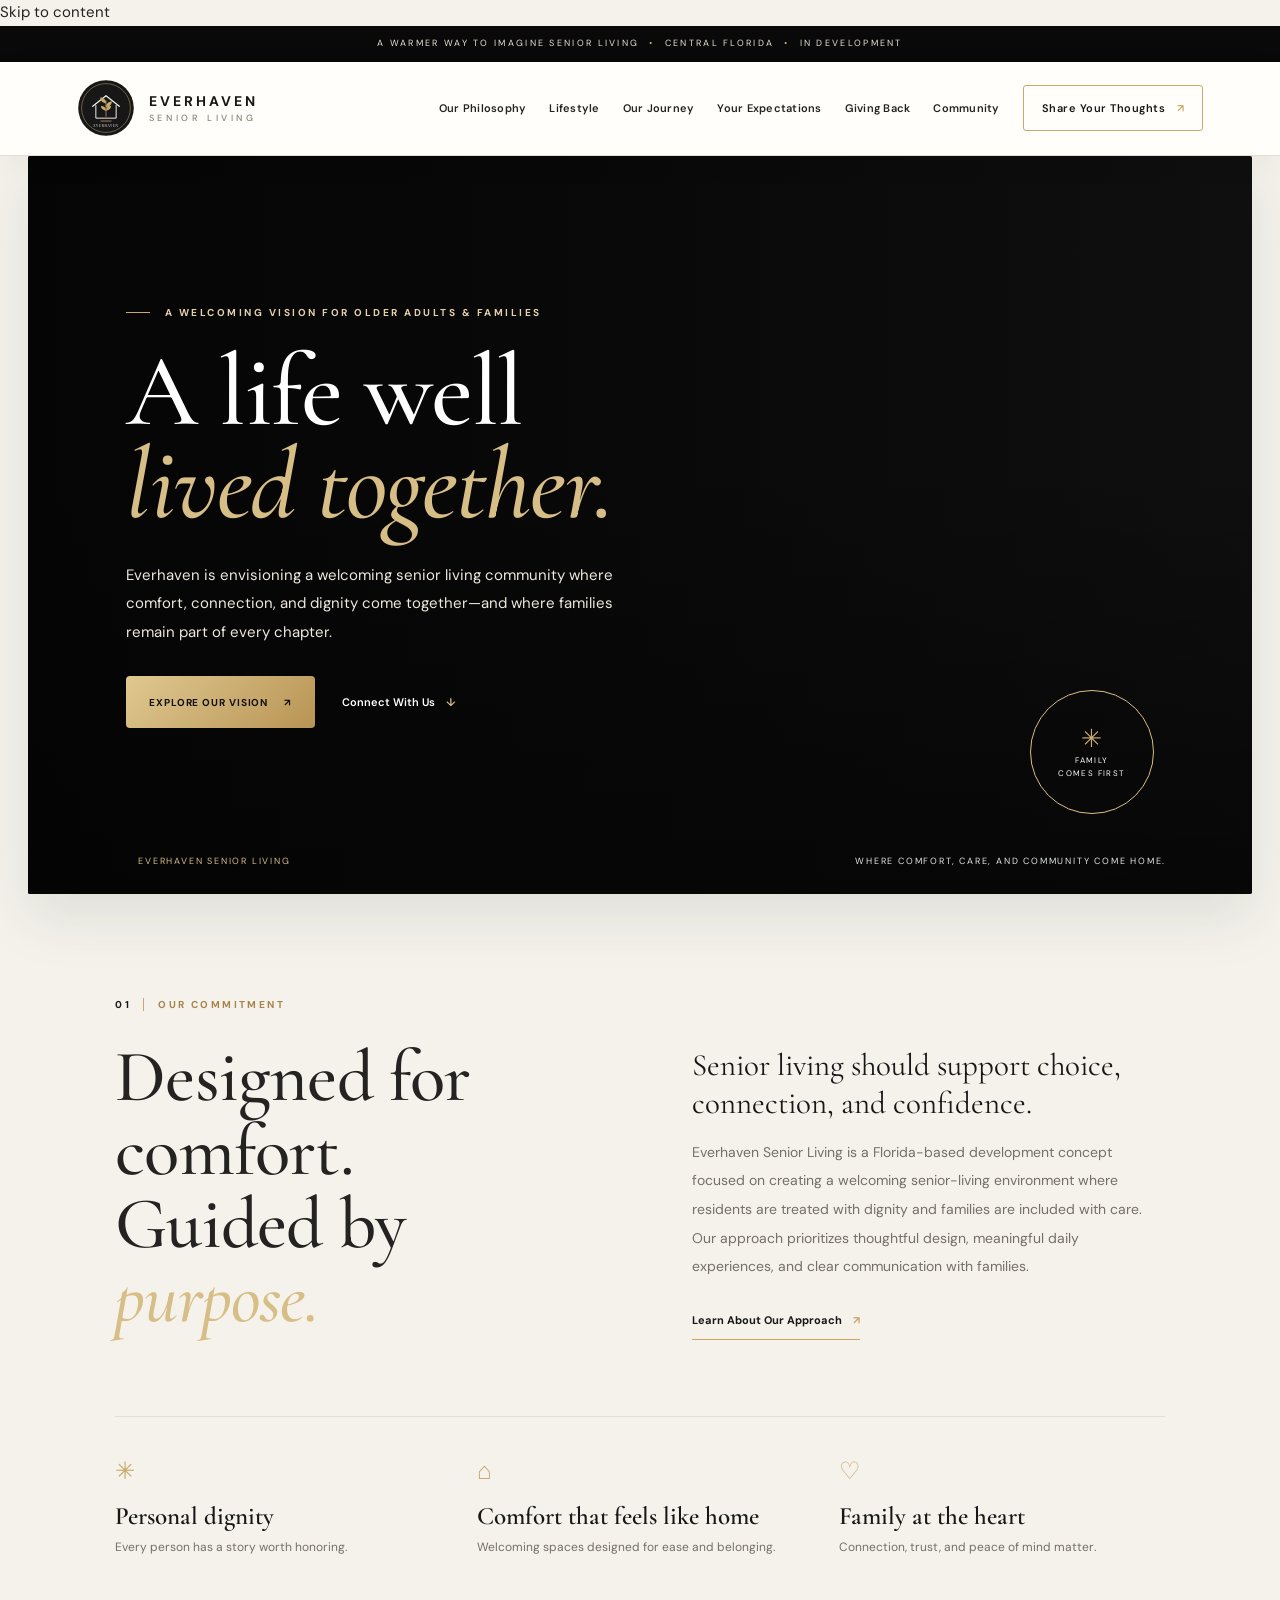
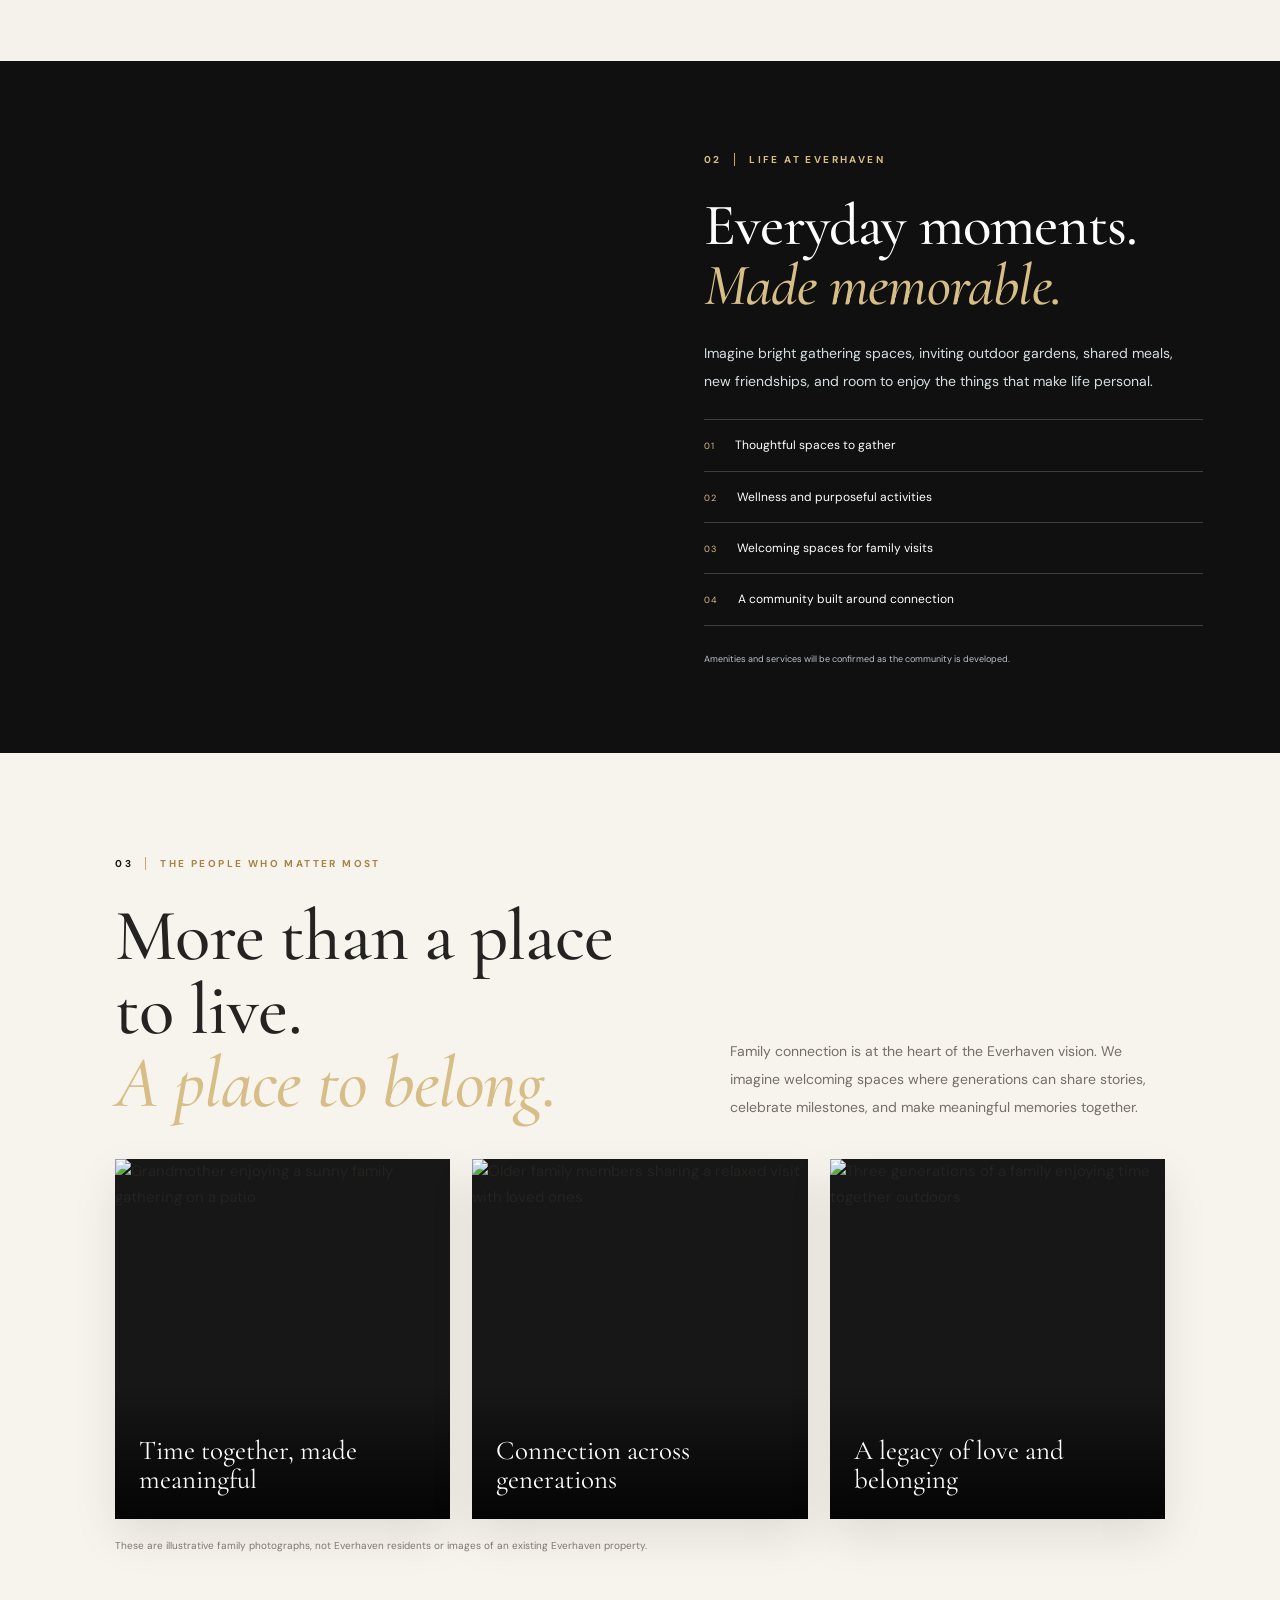
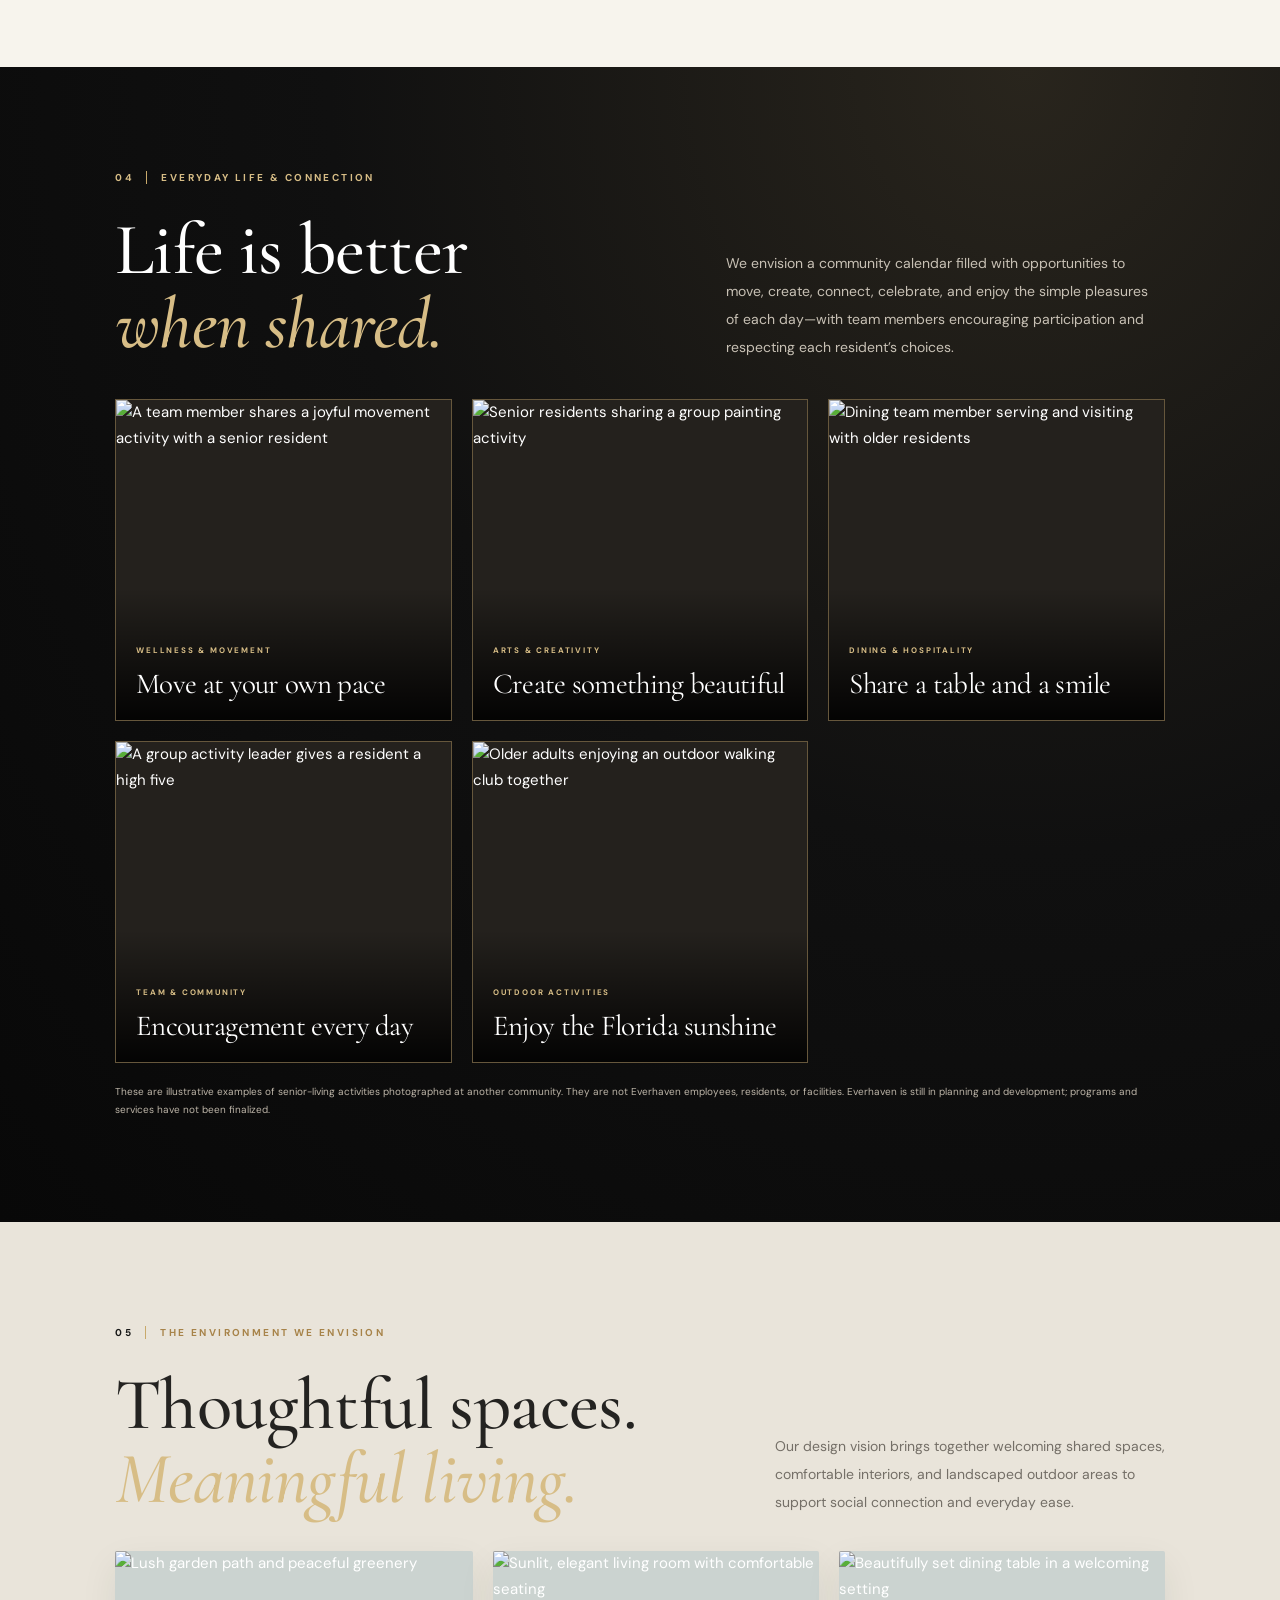
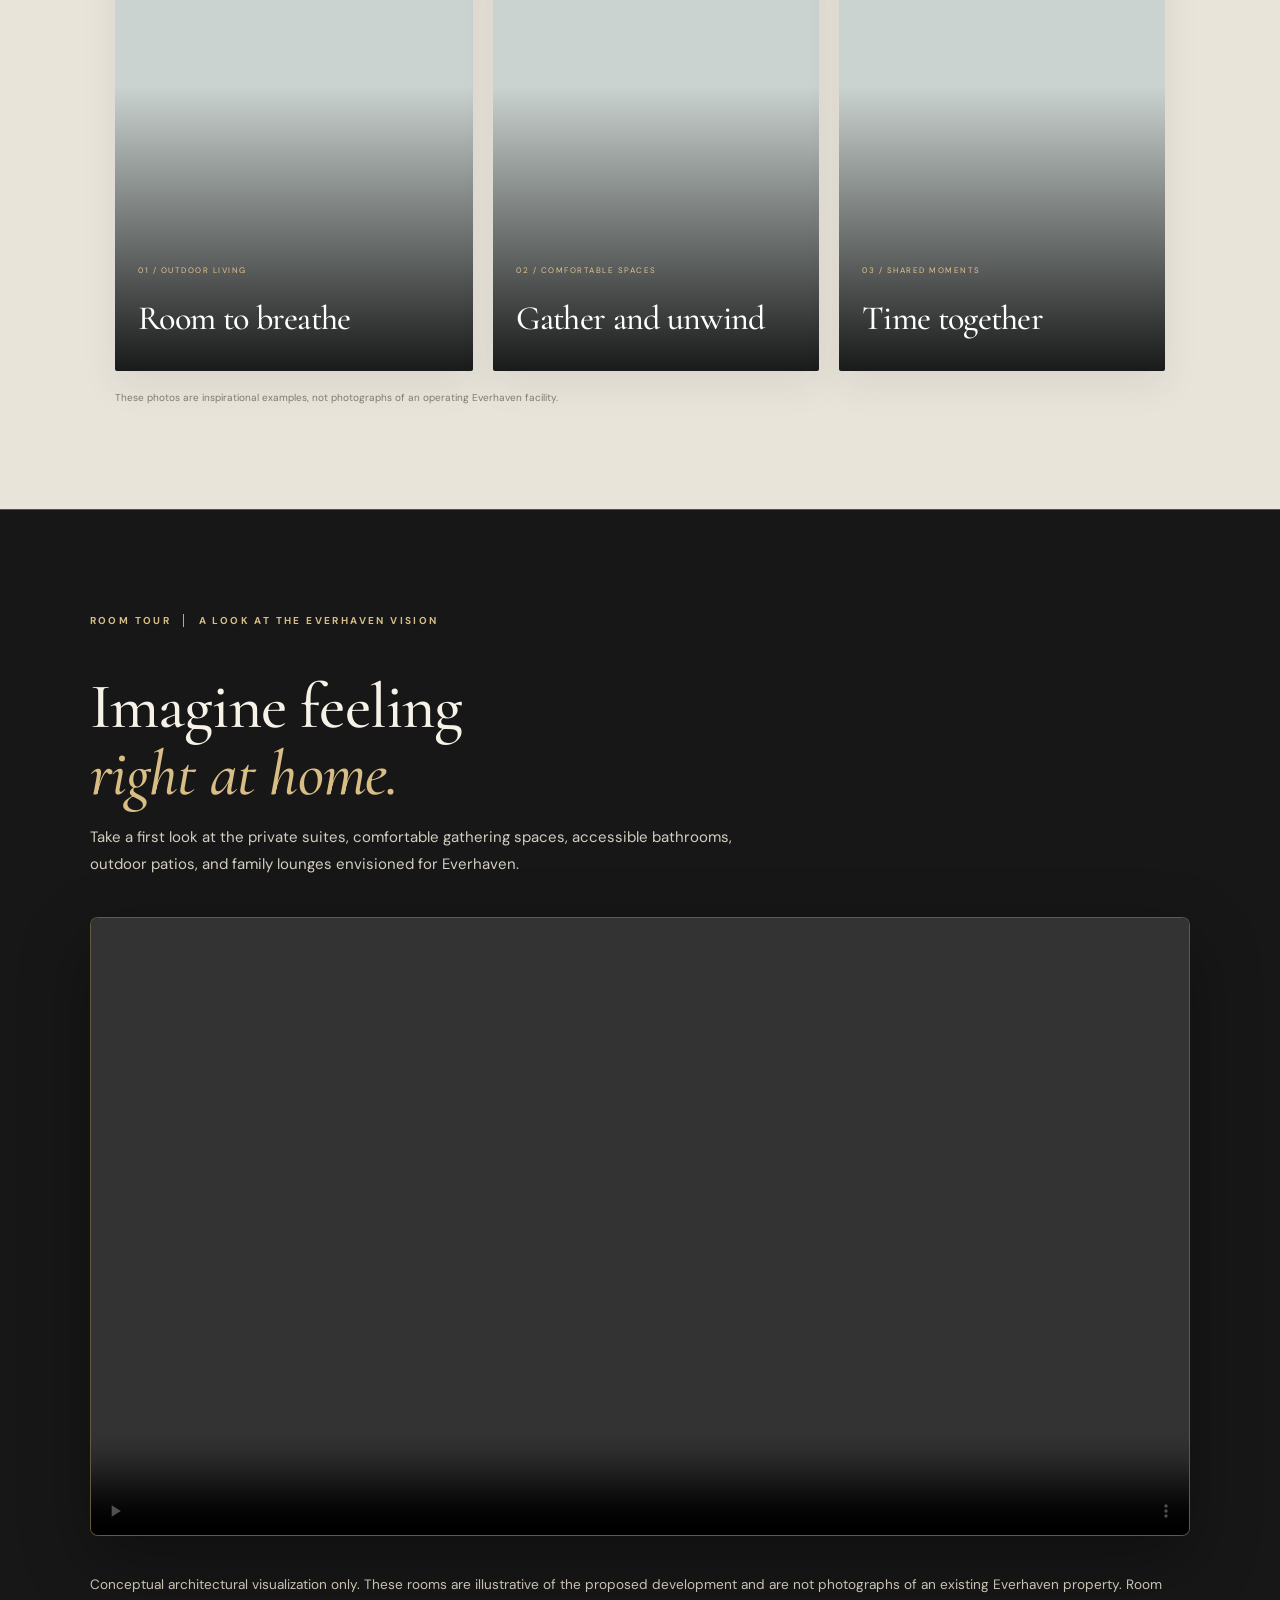
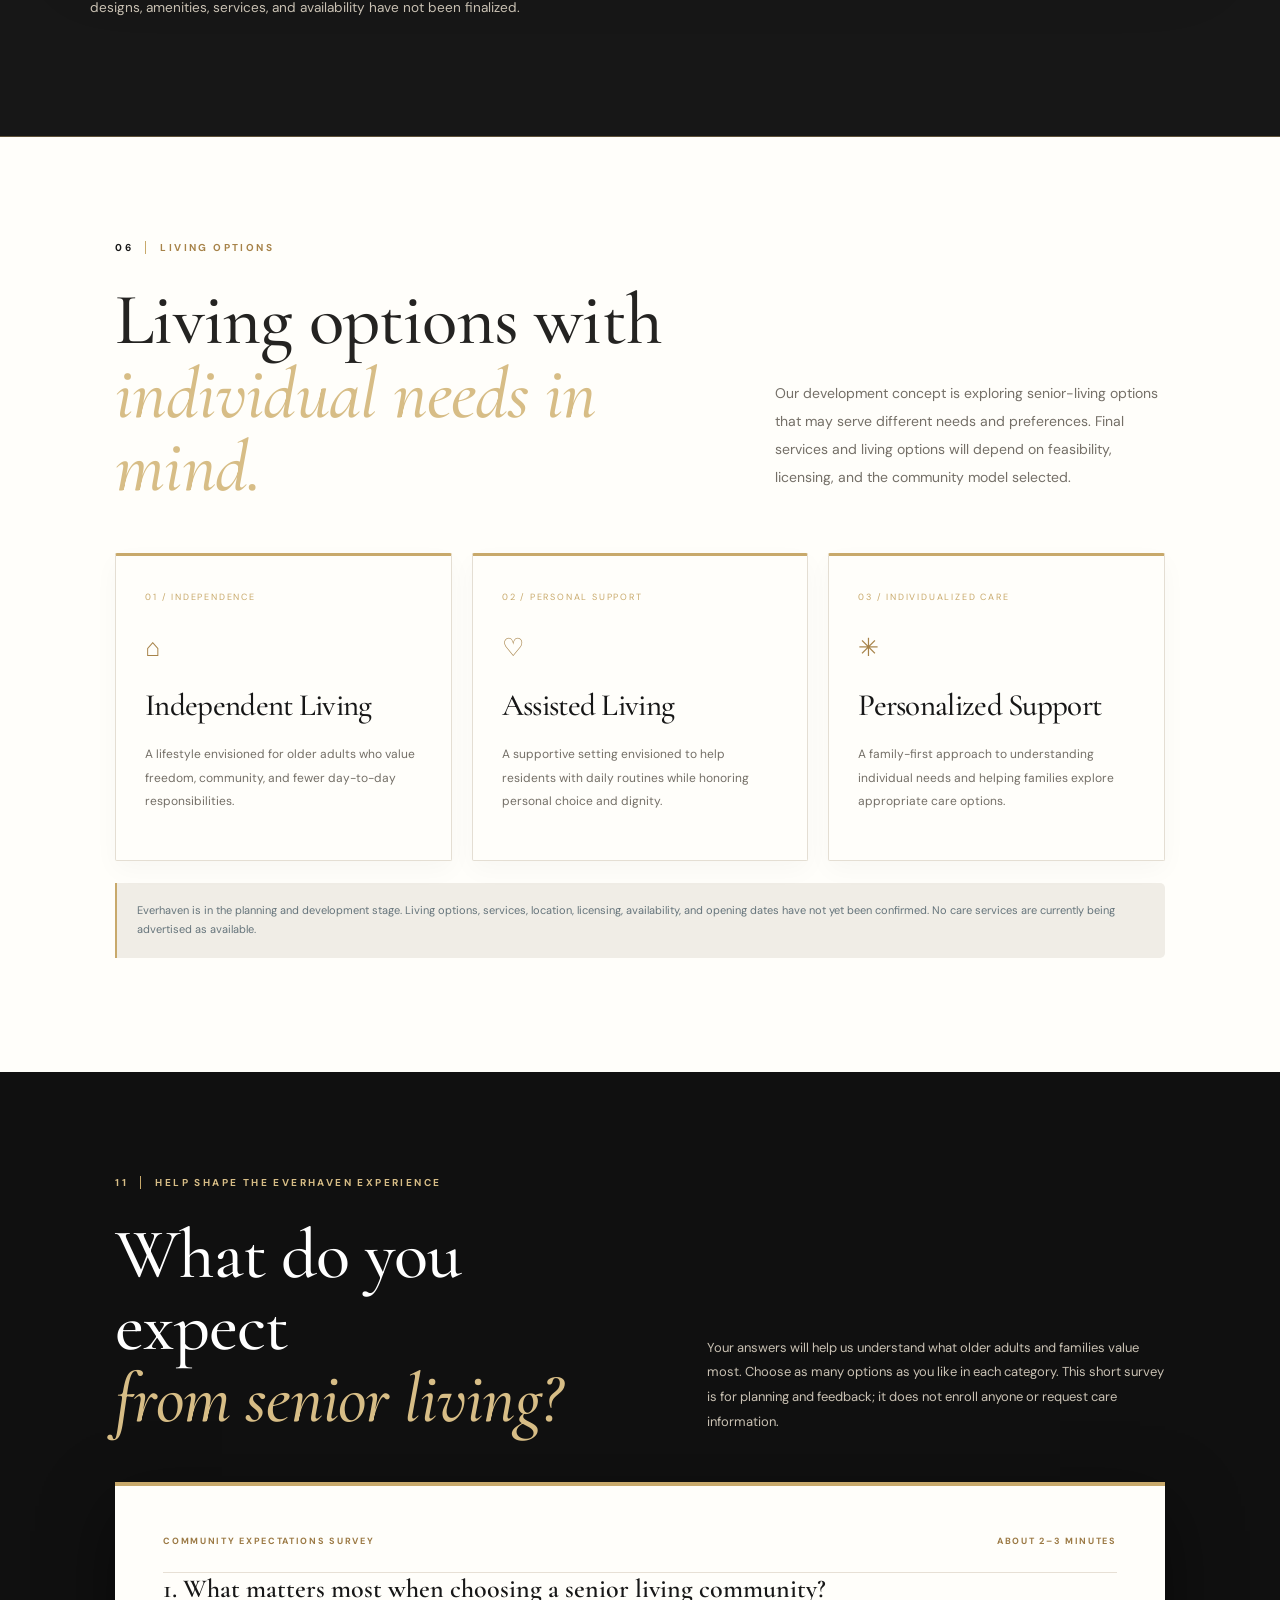
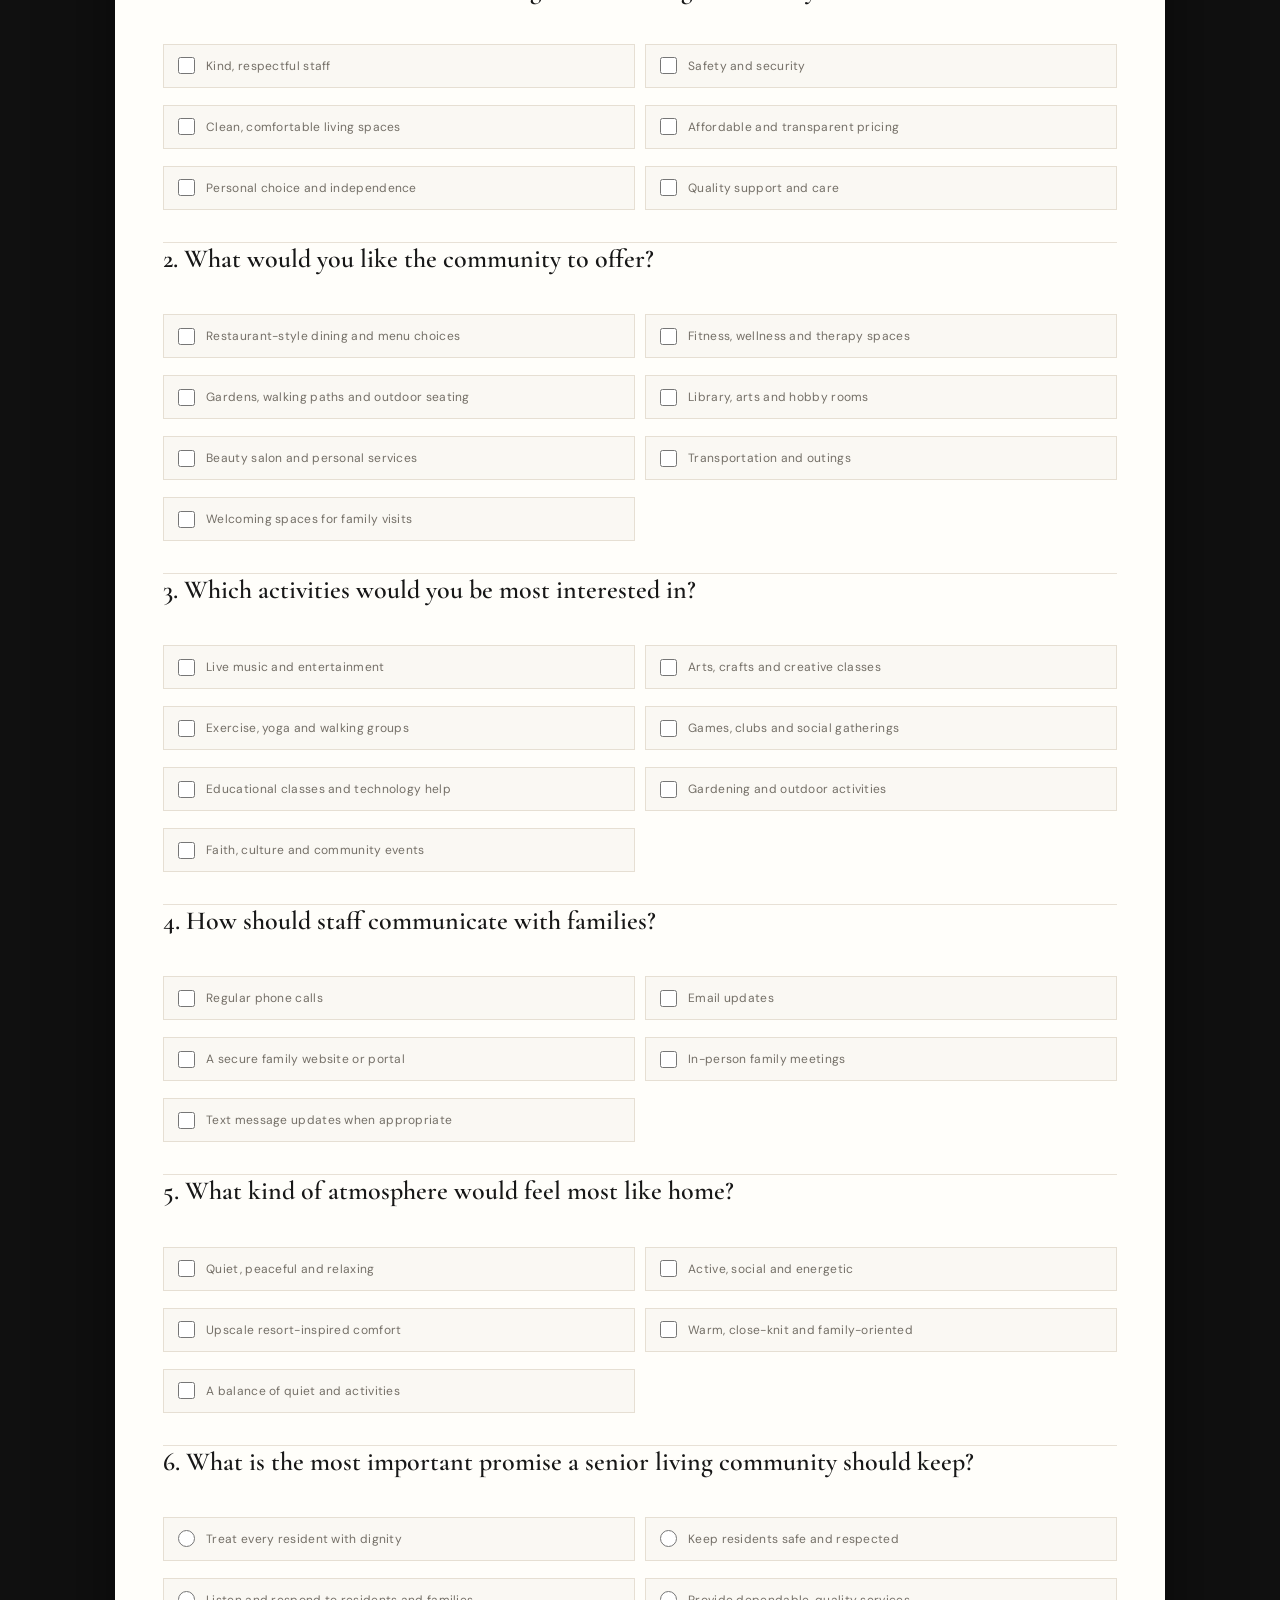
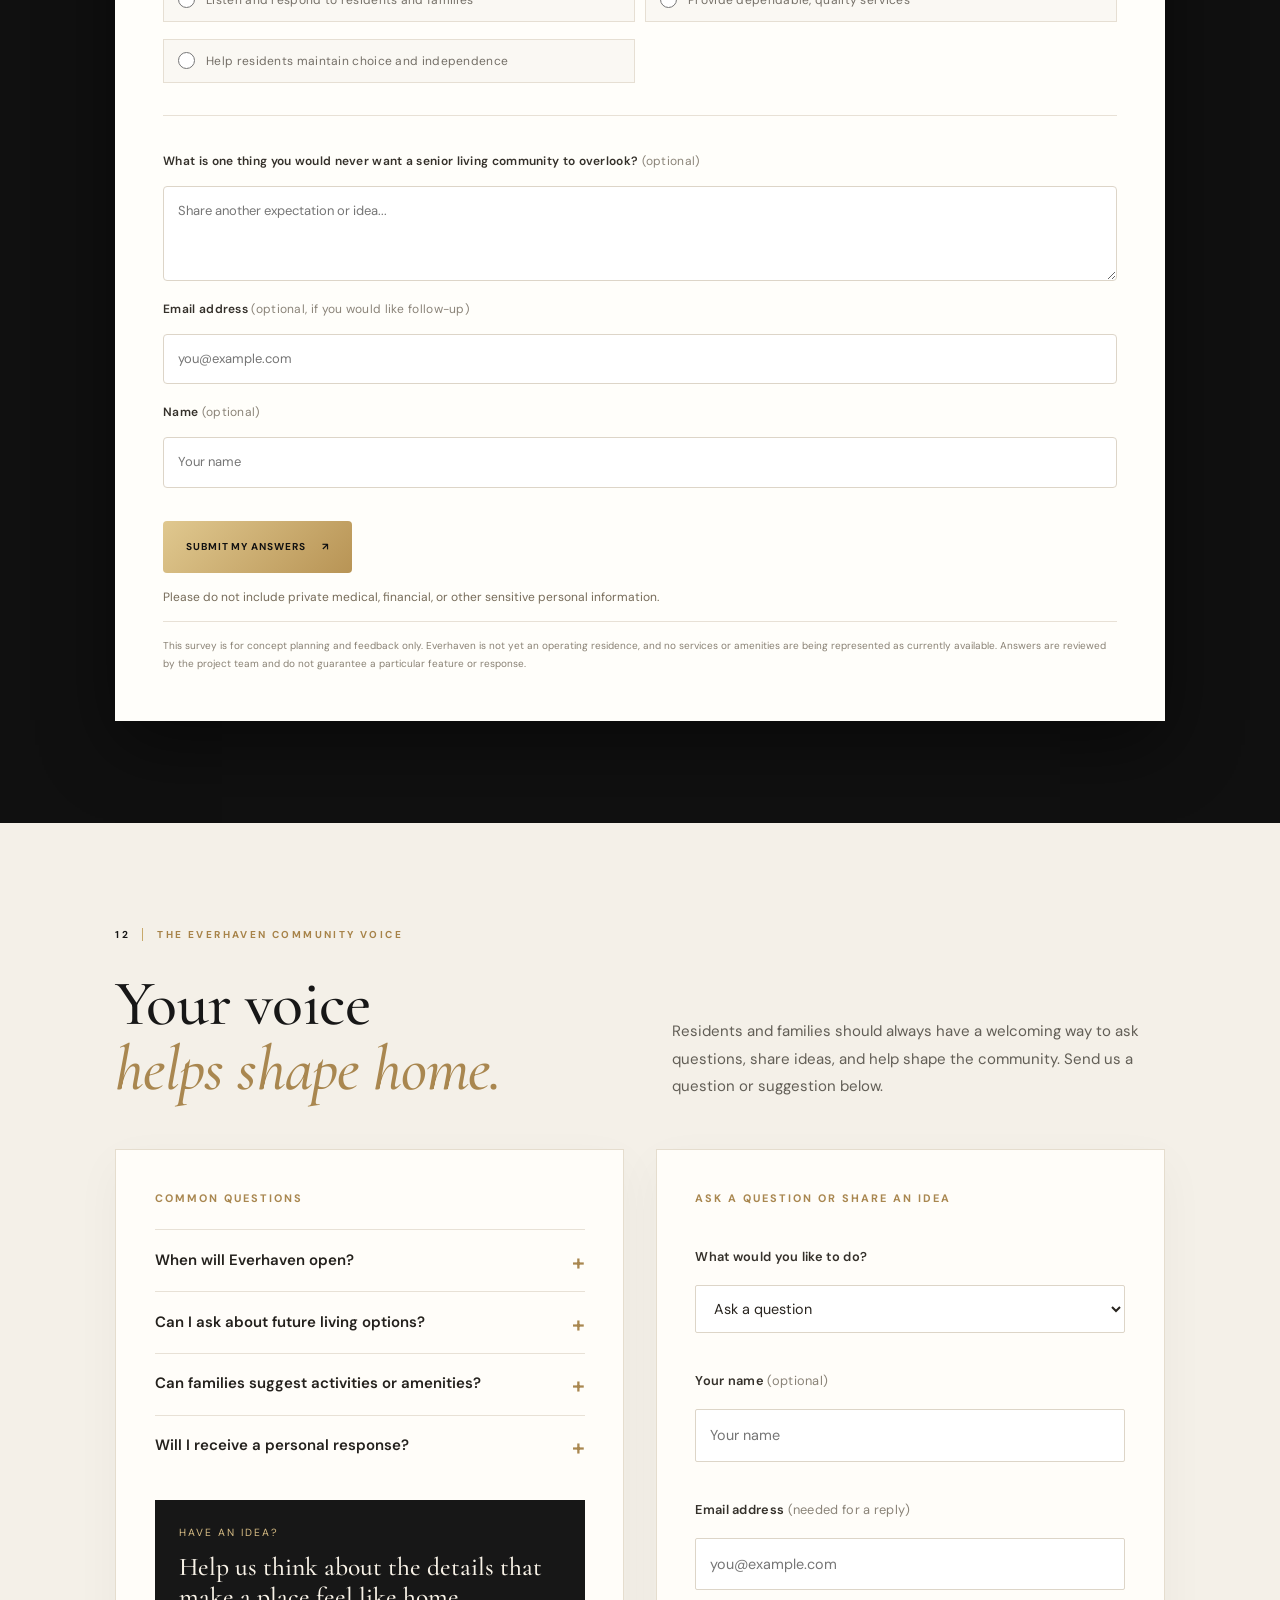
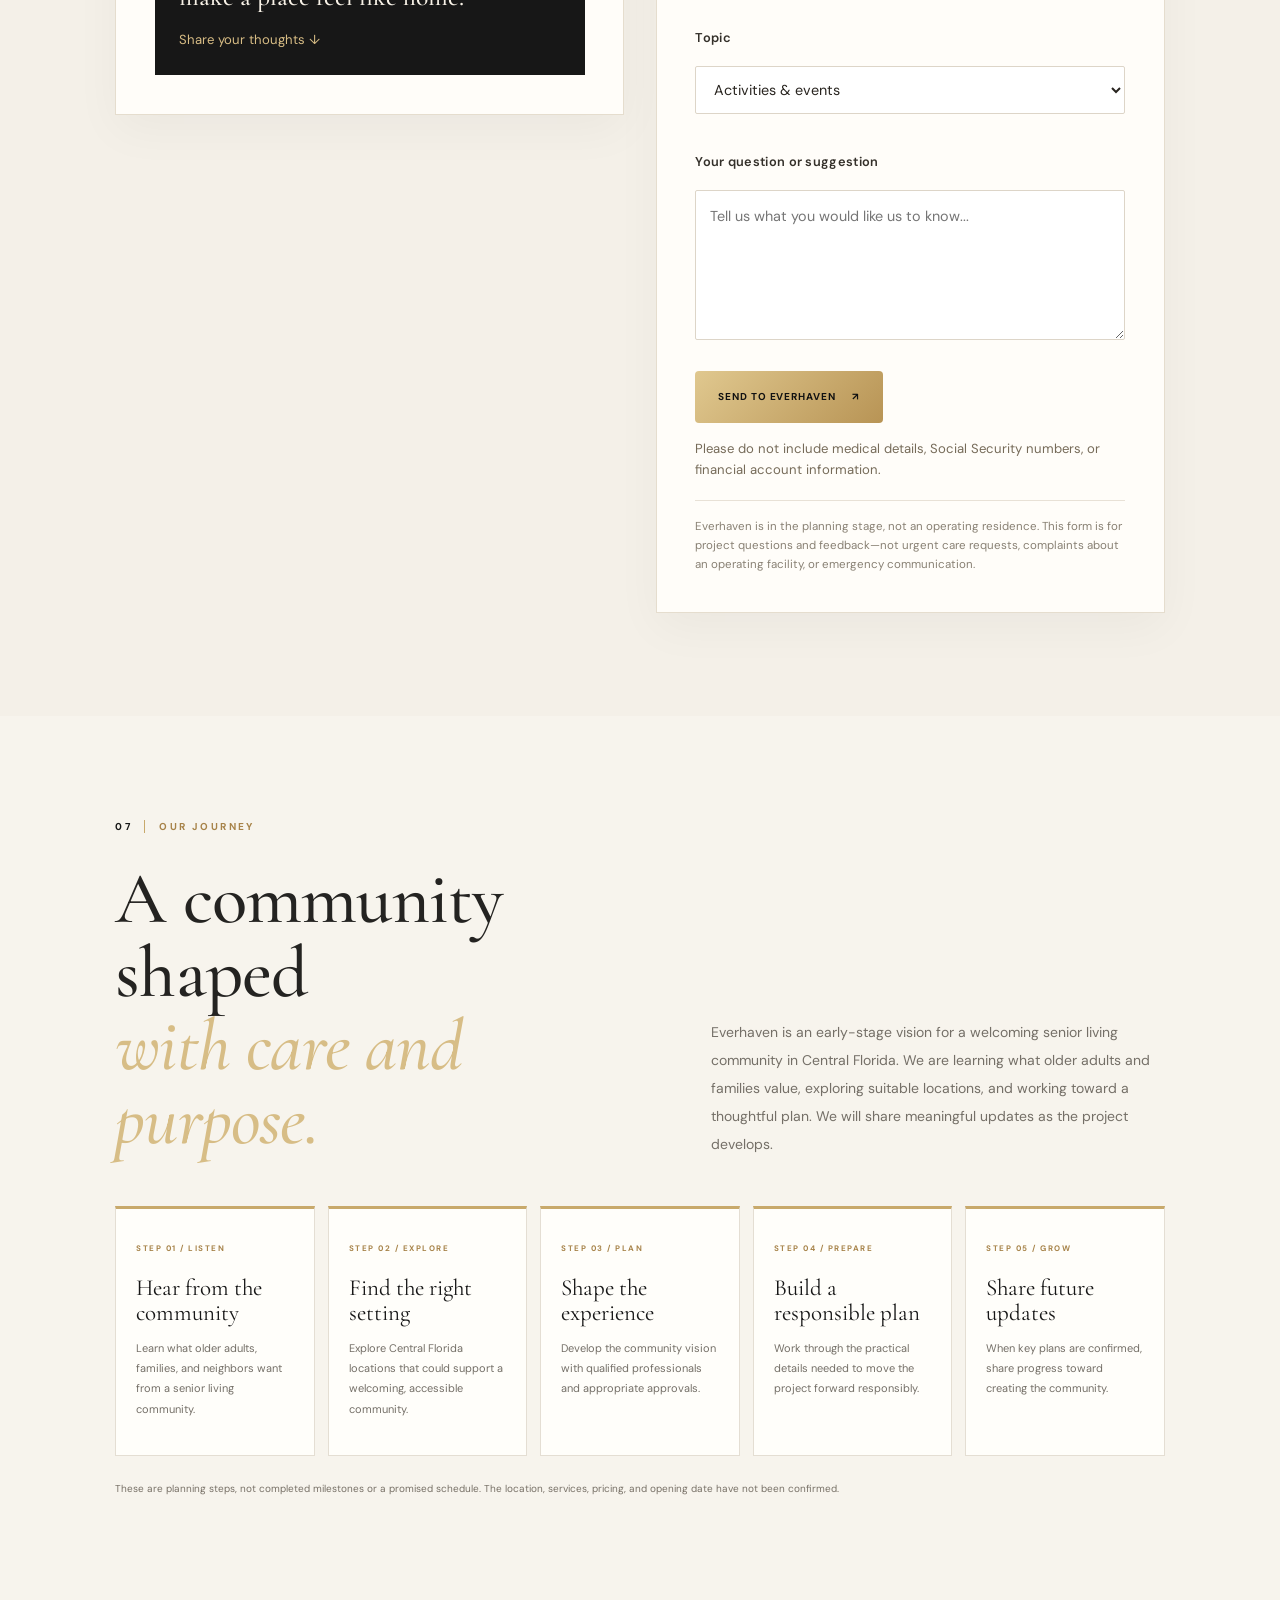
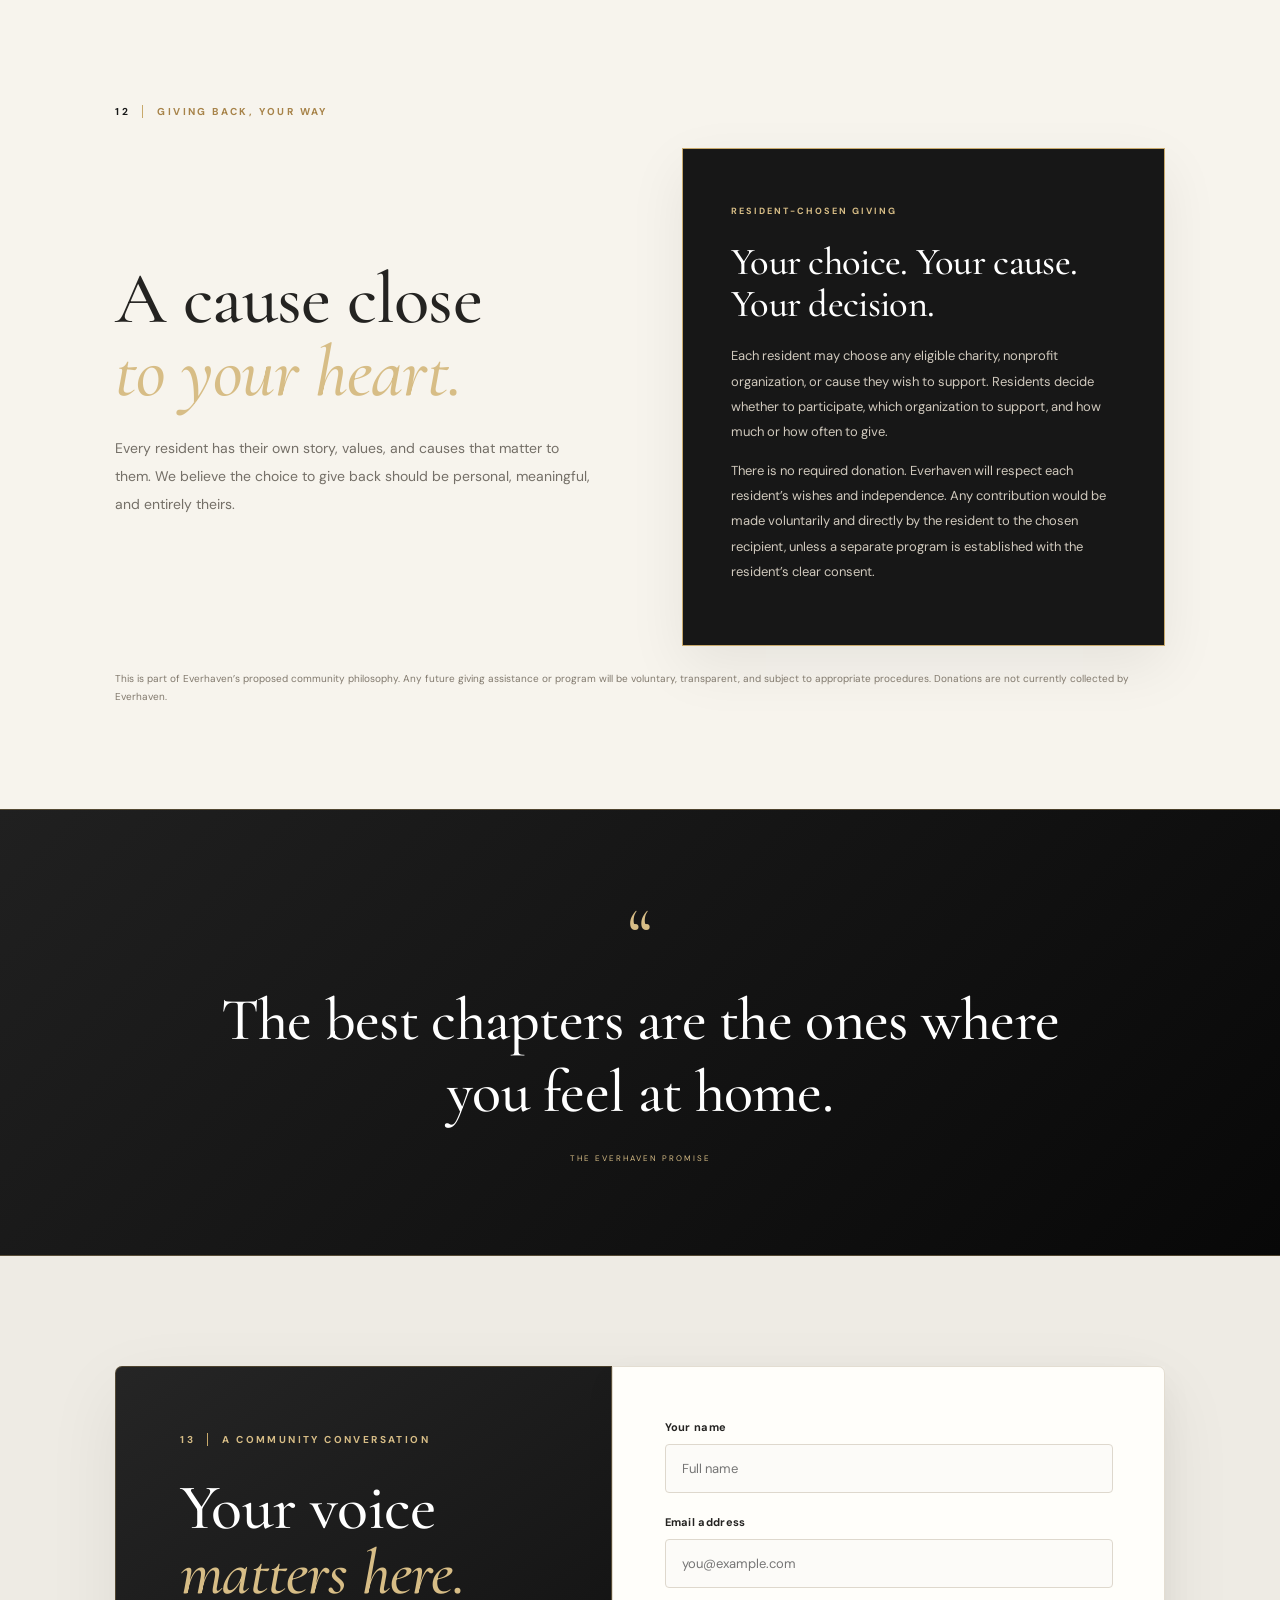
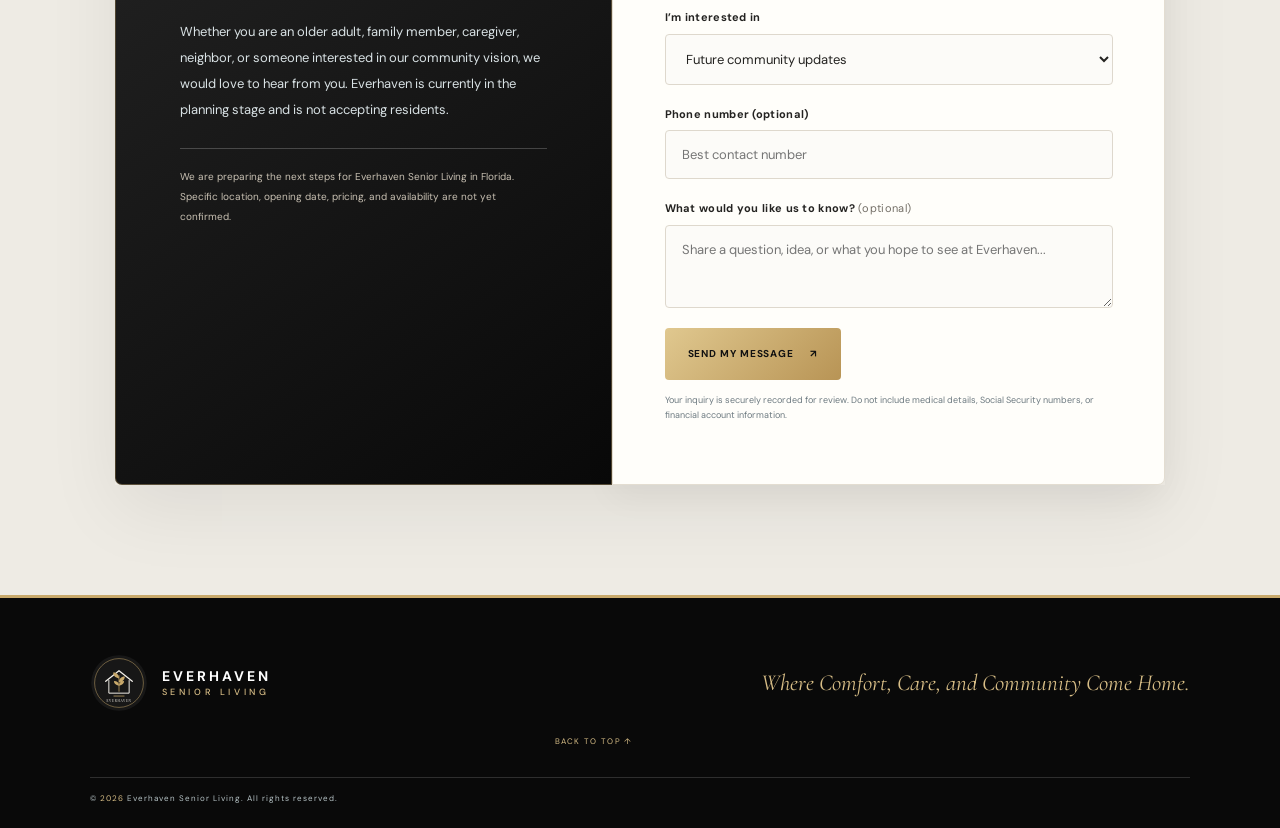
==== commit aa084b3b: "Refresh Everhaven public luxury website experience" ====
--- a/index.html
+++ b/index.html
@@ -8,24 +8,26 @@
 <meta property="og:title" content="Everhaven Senior Living | A Life Well Lived">
 <meta property="og:description" content="A welcoming senior living vision shaped around residents, families, and the wider community.">
 <meta name="color-scheme" content="light">
+<meta name="theme-color" content="#101010">
 <title>Everhaven Senior Living | A Life Well Lived</title>
 <link rel="preconnect" href="https://fonts.googleapis.com"><link rel="preconnect" href="https://fonts.gstatic.com" crossorigin>
 <link href="https://fonts.googleapis.com/css2?family=Cormorant+Garamond:wght@400;500;600;700&family=DM+Sans:wght@400;500;600;700&display=swap" rel="stylesheet">
 <link rel="stylesheet" href="styles.css">
 </head>
 <body>
-<div class="announcement">A NEW VISION FOR SENIOR LIVING <span>•</span> CENTRAL FLORIDA <span>•</span> CURRENTLY IN DEVELOPMENT</div>
+<a class="skip-link" href="#main-content">Skip to content</a>
+<div class="announcement">A WARMER WAY TO IMAGINE SENIOR LIVING <span>•</span> CENTRAL FLORIDA <span>•</span> IN DEVELOPMENT</div>
 <header class="site-header">
   <a class="brand" href="#home" aria-label="Everhaven Senior Living home"><img class="brand-logo" src="logo.svg" alt="Everhaven Senior Living logo"><span class="brand-name">EVERHAVEN<small>SENIOR LIVING</small></span></a>
   <button class="menu-toggle" id="menu" aria-label="Open navigation" aria-expanded="false">☰</button>
-  <nav id="nav"><a href="#philosophy">Our Philosophy</a><a href="#lifestyle">Lifestyle</a><a href="#development">Our Journey</a><a href="#expectations">Your Expectations</a><a href="#giving">Giving Back</a><a href="#community">Community</a><a href="#contact">Connect With Us <span>↗</span></a></nav>
+  <nav id="nav"><a href="#philosophy">Our Philosophy</a><a href="#lifestyle">Lifestyle</a><a href="#development">Our Journey</a><a href="#expectations">Your Expectations</a><a href="#giving">Giving Back</a><a href="#community">Community</a><a href="#contact" class="nav-cta">Share Your Thoughts <span>↗</span></a></nav>
 </header>
-<main>
+<main id="main-content">
 <section class="hero" id="home">
   <div class="hero-image" role="img" aria-label="A multigenerational family sharing a warm visit in a senior living community"></div><div class="hero-shade"></div>
-  <div class="hero-content"><p class="eyebrow"><span></span> A WELCOMING VISION FOR OLDER ADULTS & FAMILIES</p><h1>Where family<br>is always <em>at home.</em></h1>
+  <div class="hero-content"><p class="eyebrow"><span></span> A WELCOMING VISION FOR OLDER ADULTS & FAMILIES</p><h1>A life well<br><em>lived together.</em></h1>
   <p class="hero-copy">Everhaven is envisioning a welcoming senior living community where comfort, connection, and dignity come together—and where families remain part of every chapter.</p>
-  <div class="hero-actions"><a class="button button-gold" href="#family">Discover the Everhaven Vision <span>↗</span></a><a class="text-link" href="#contact">Connect With Us <span>↓</span></a></div></div>
+  <div class="hero-actions"><a class="button button-gold" href="#family">Explore Our Vision <span>↗</span></a><a class="text-link" href="#contact">Connect With Us <span>↓</span></a></div></div>
   <div class="hero-caption"><span>EVERHAVEN SENIOR LIVING</span><span>WHERE COMFORT, CARE, AND COMMUNITY COME HOME.</span></div>
   <div class="hero-badge"><span class="badge-sun">✳</span><span>FAMILY<br>COMES FIRST</span></div>
 </section>
--- a/styles.css
+++ b/styles.css
@@ -464,3 +464,14 @@
 .expectations-status{font-size:12px;color:#766b59;line-height:1.7;margin:14px 0}
 .expectations-disclaimer{font-size:10px;line-height:1.8;color:#898174;border-top:1px solid #e8e1d6;padding-top:15px;margin:8px 0 0}
 @media(max-width:700px){.expectations-heading{grid-template-columns:1fr;gap:18px}.expectations-form{padding:22px 17px}.expectation-options{grid-template-columns:1fr}.expectations-form fieldset{padding:20px 0}.expectations-form legend{font-size:23px}}
+
+/* Resident-directed charitable giving */
+.giving-section{background:#f7f4ed}
+.giving-layout{display:grid;grid-template-columns:1fr 1fr;gap:8%;align-items:center;margin-top:1.5rem}
+.giving-lead{max-width:560px;color:#746f67;font-size:14px;line-height:2;margin-top:24px}
+.giving-card{padding:clamp(28px,4vw,48px);background:#171717;color:#f8f4eb;border:1px solid #c8a96b;box-shadow:0 20px 55px #00000012}
+.giving-kicker{font-size:9px;letter-spacing:2px;color:#d7bd86;font-weight:700}
+.giving-card h3{font:clamp(29px,3vw,39px)/1.1 var(--serif);font-weight:500;color:#fff;margin:18px 0}
+.giving-card p{font-size:13px;line-height:1.95;color:#d0c9bd}
+.giving-note{margin:24px 0 0;color:#81796d;font-size:10px;line-height:1.8}
+@media(max-width:700px){.giving-layout{grid-template-columns:1fr;gap:24px}.giving-card{padding:26px 22px}}
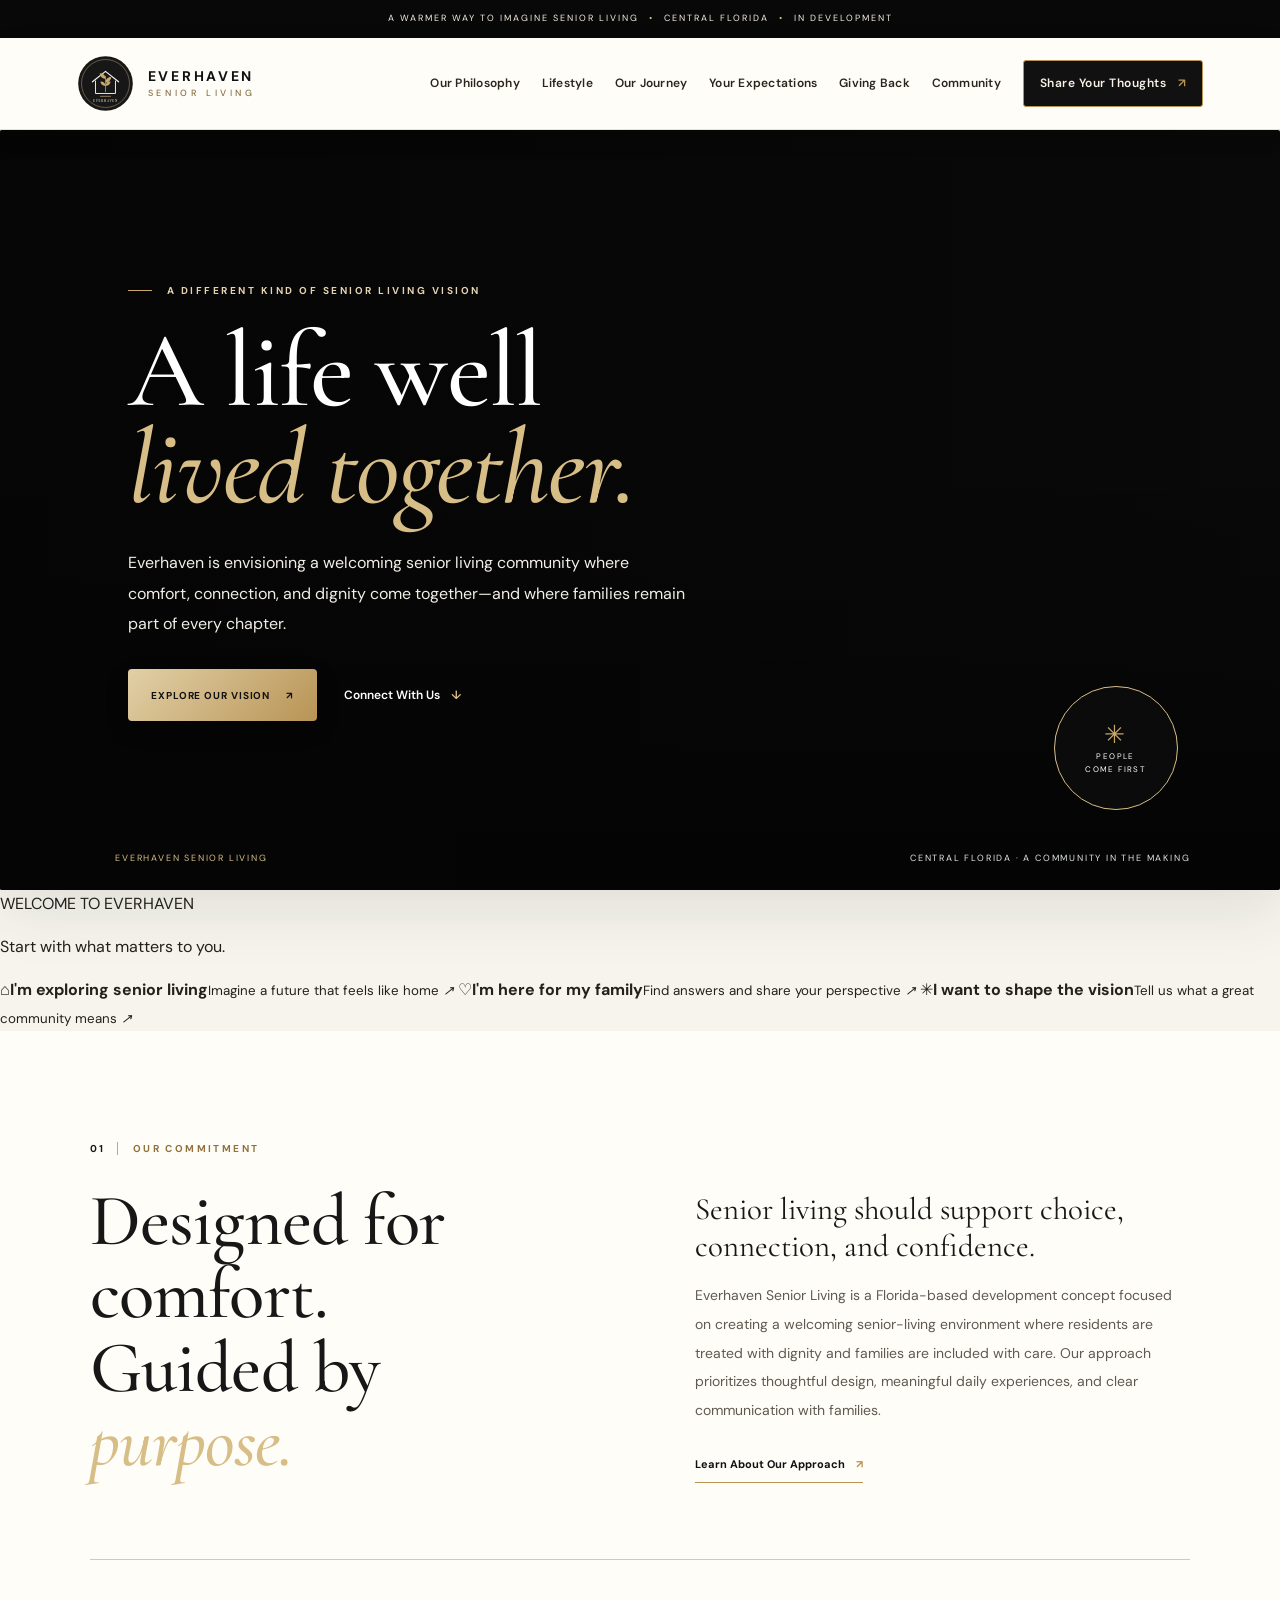
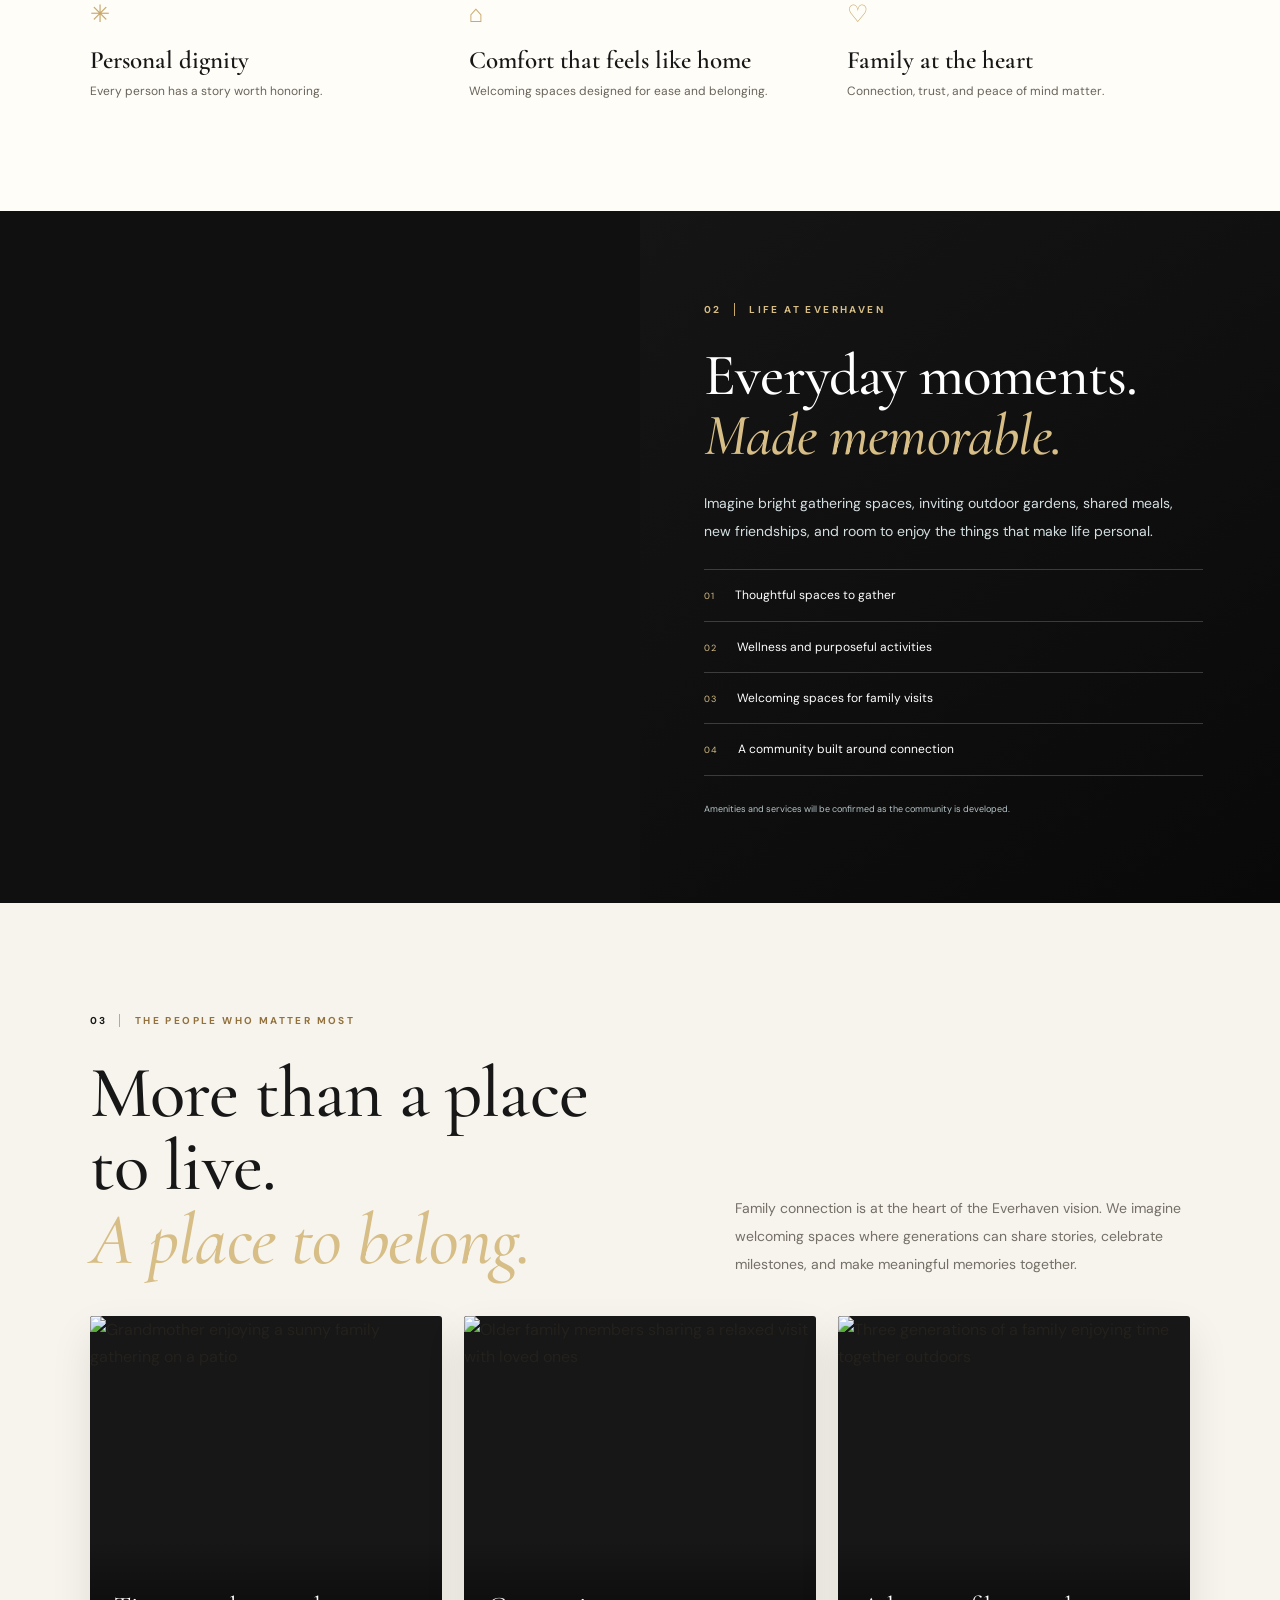
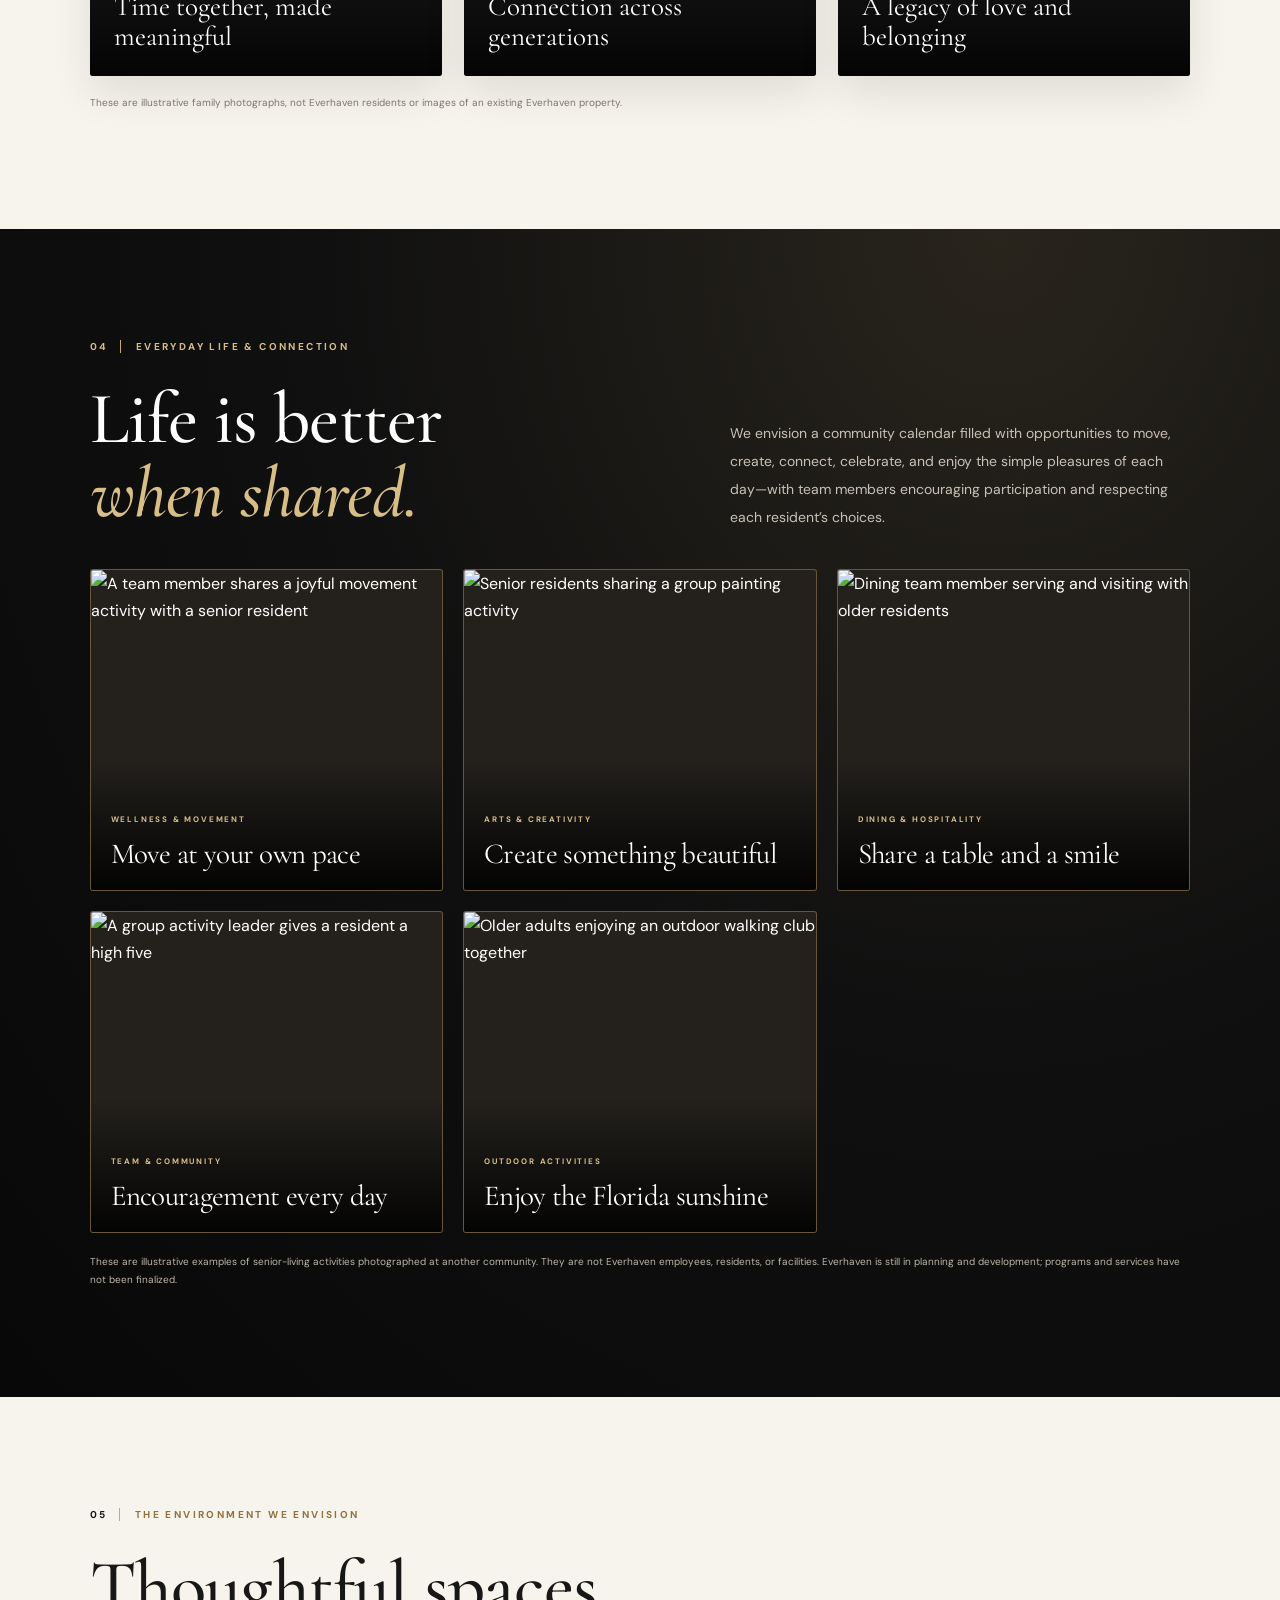
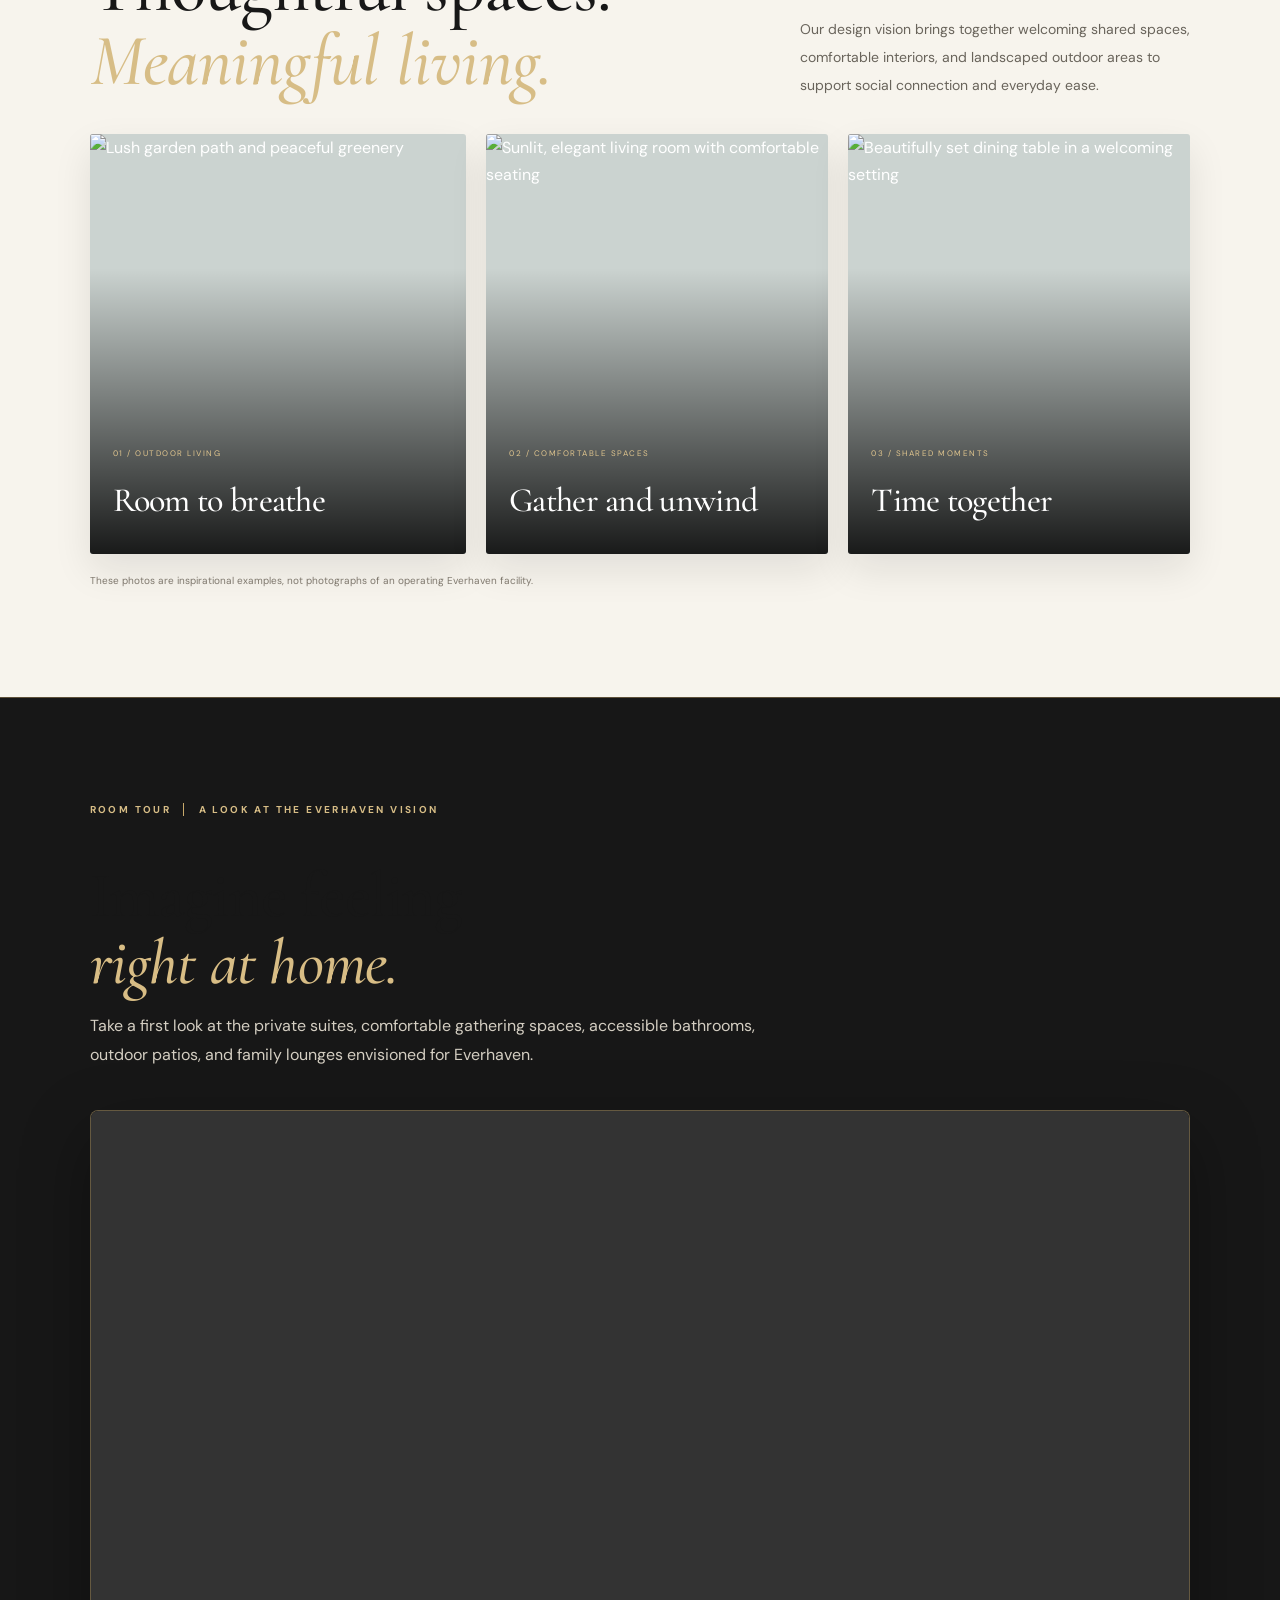
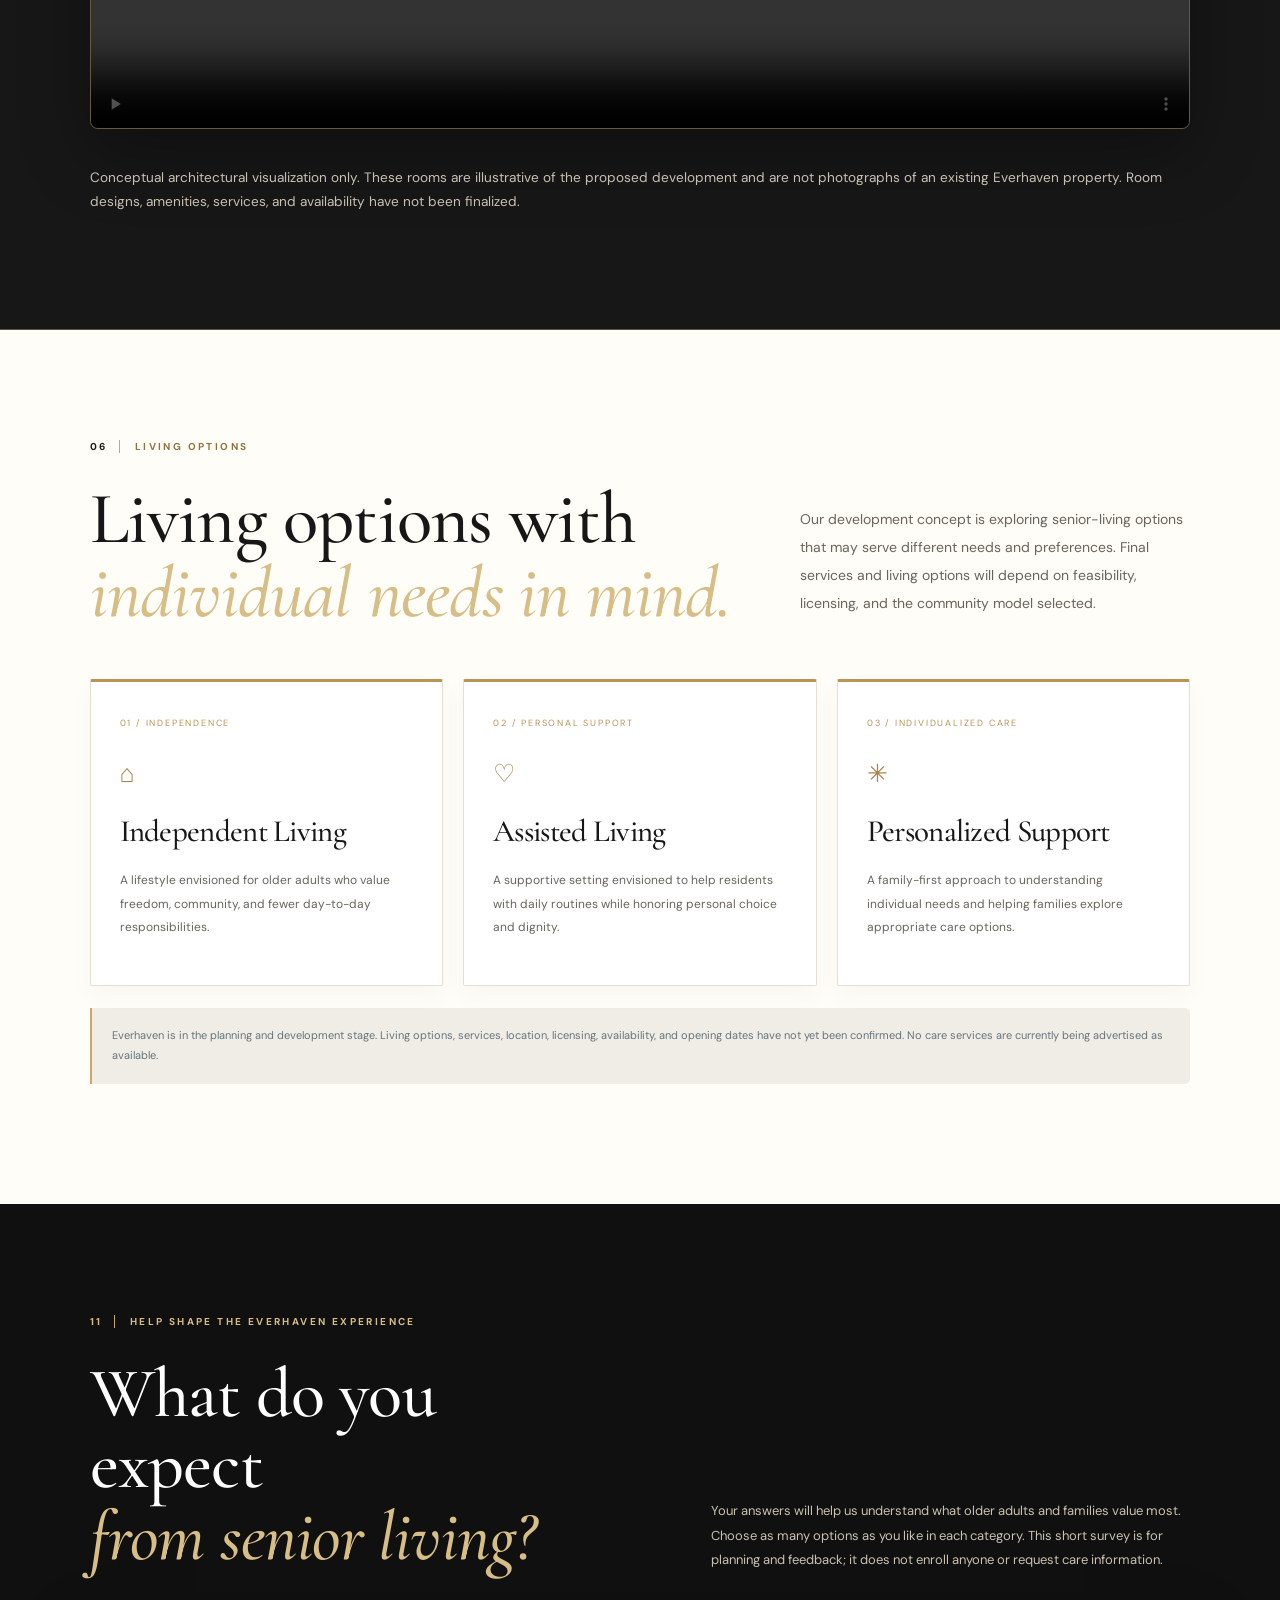
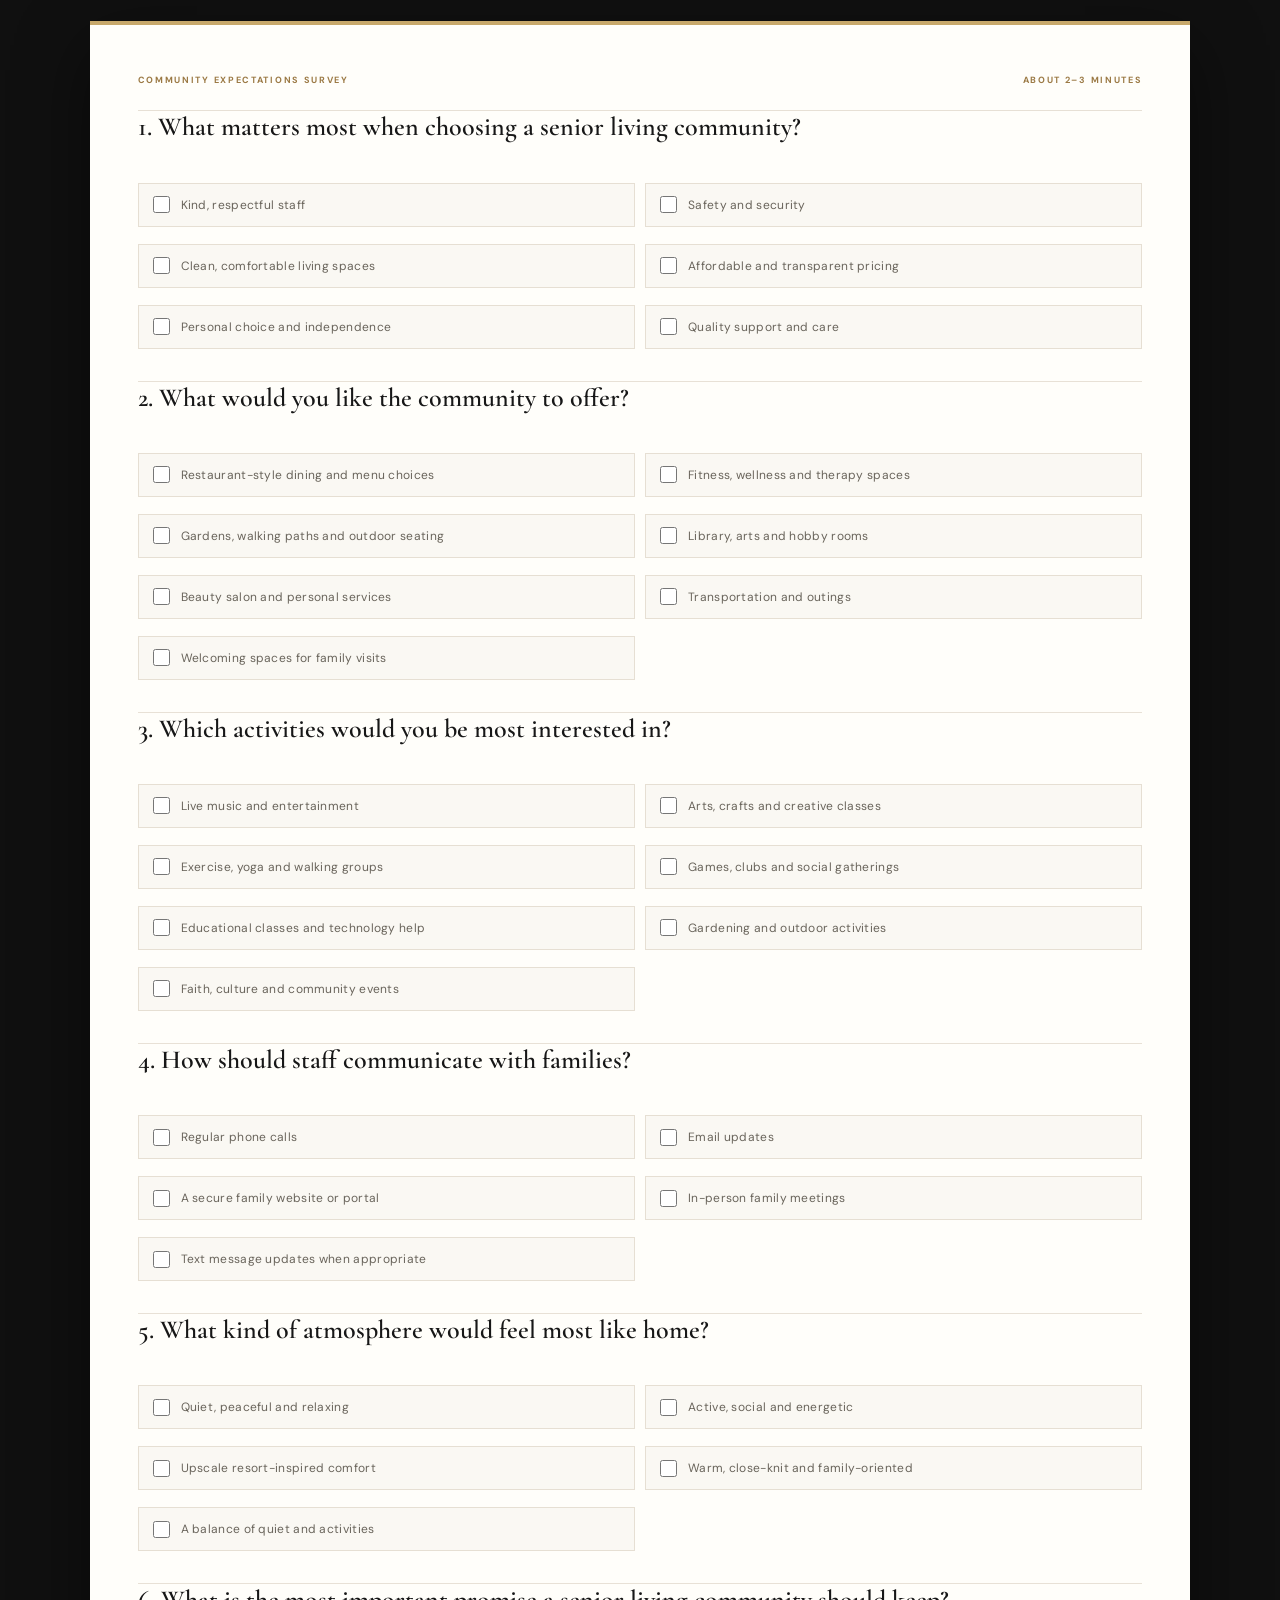
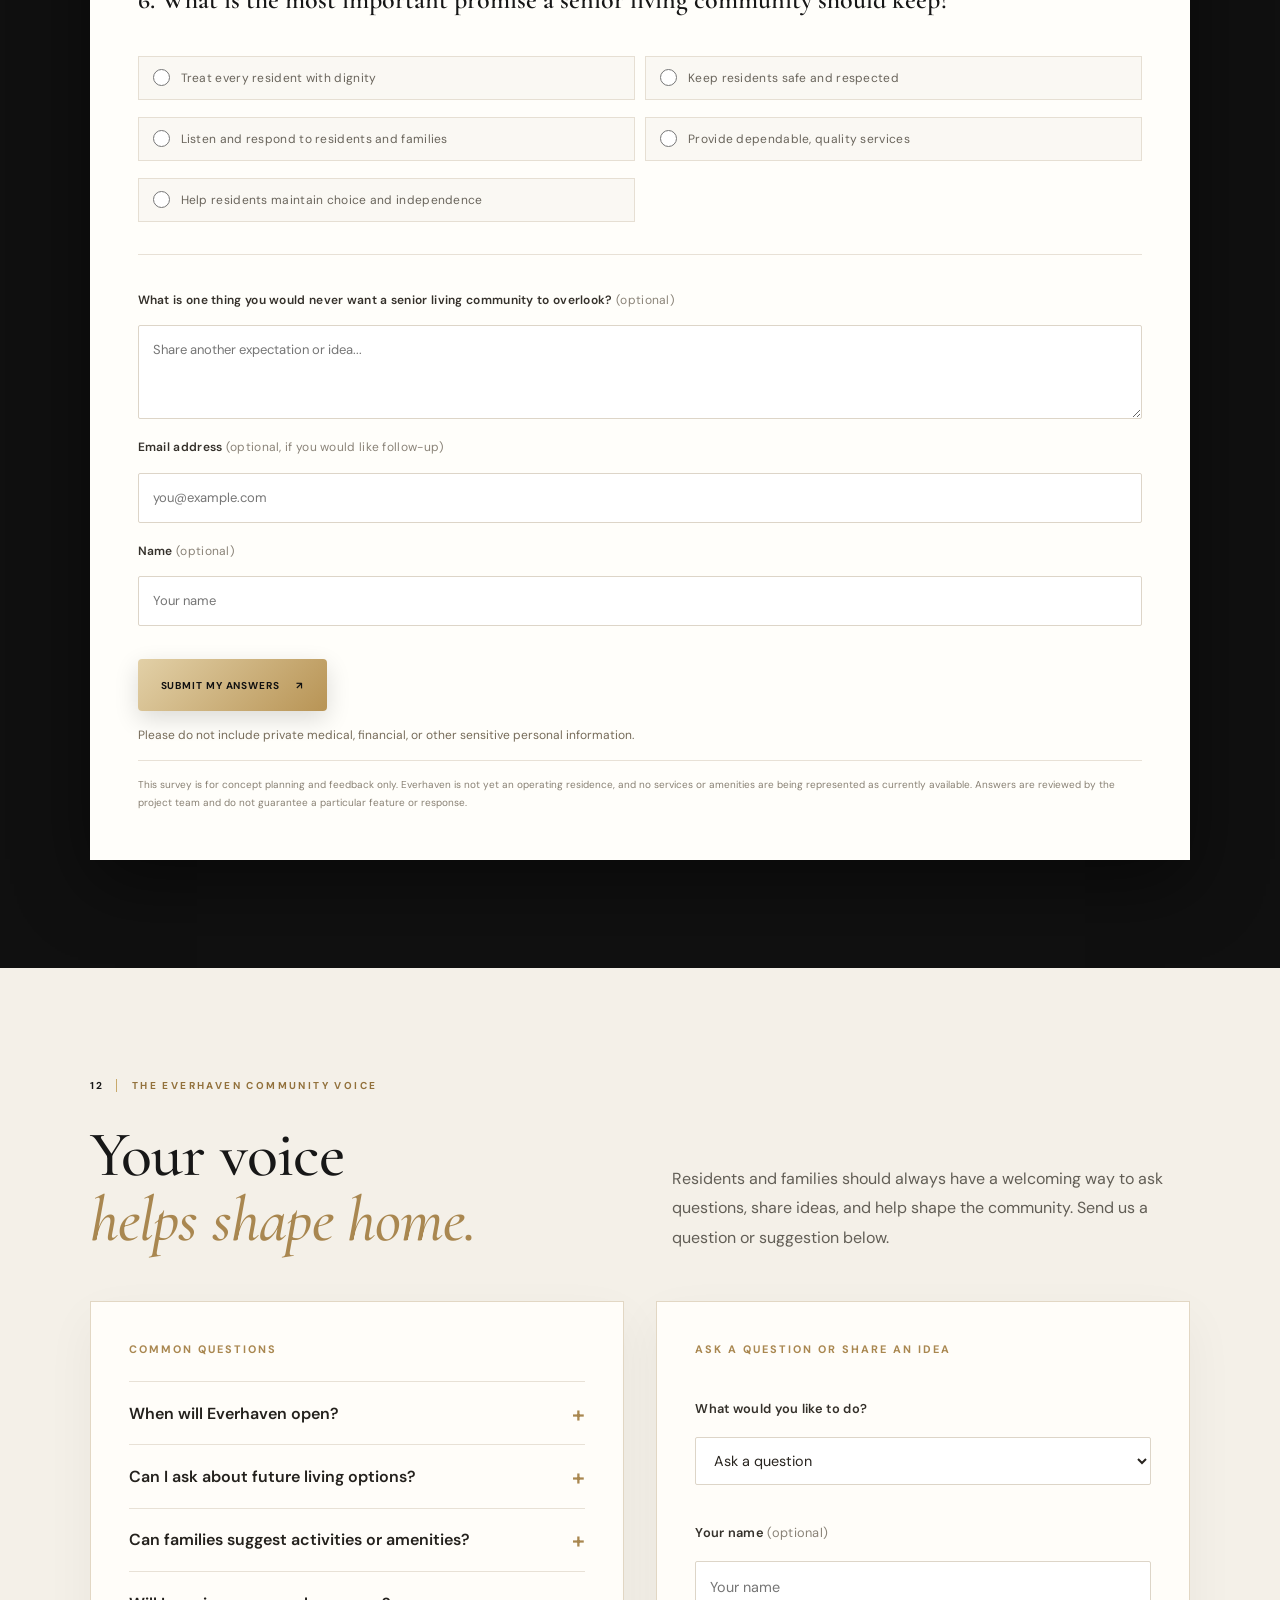
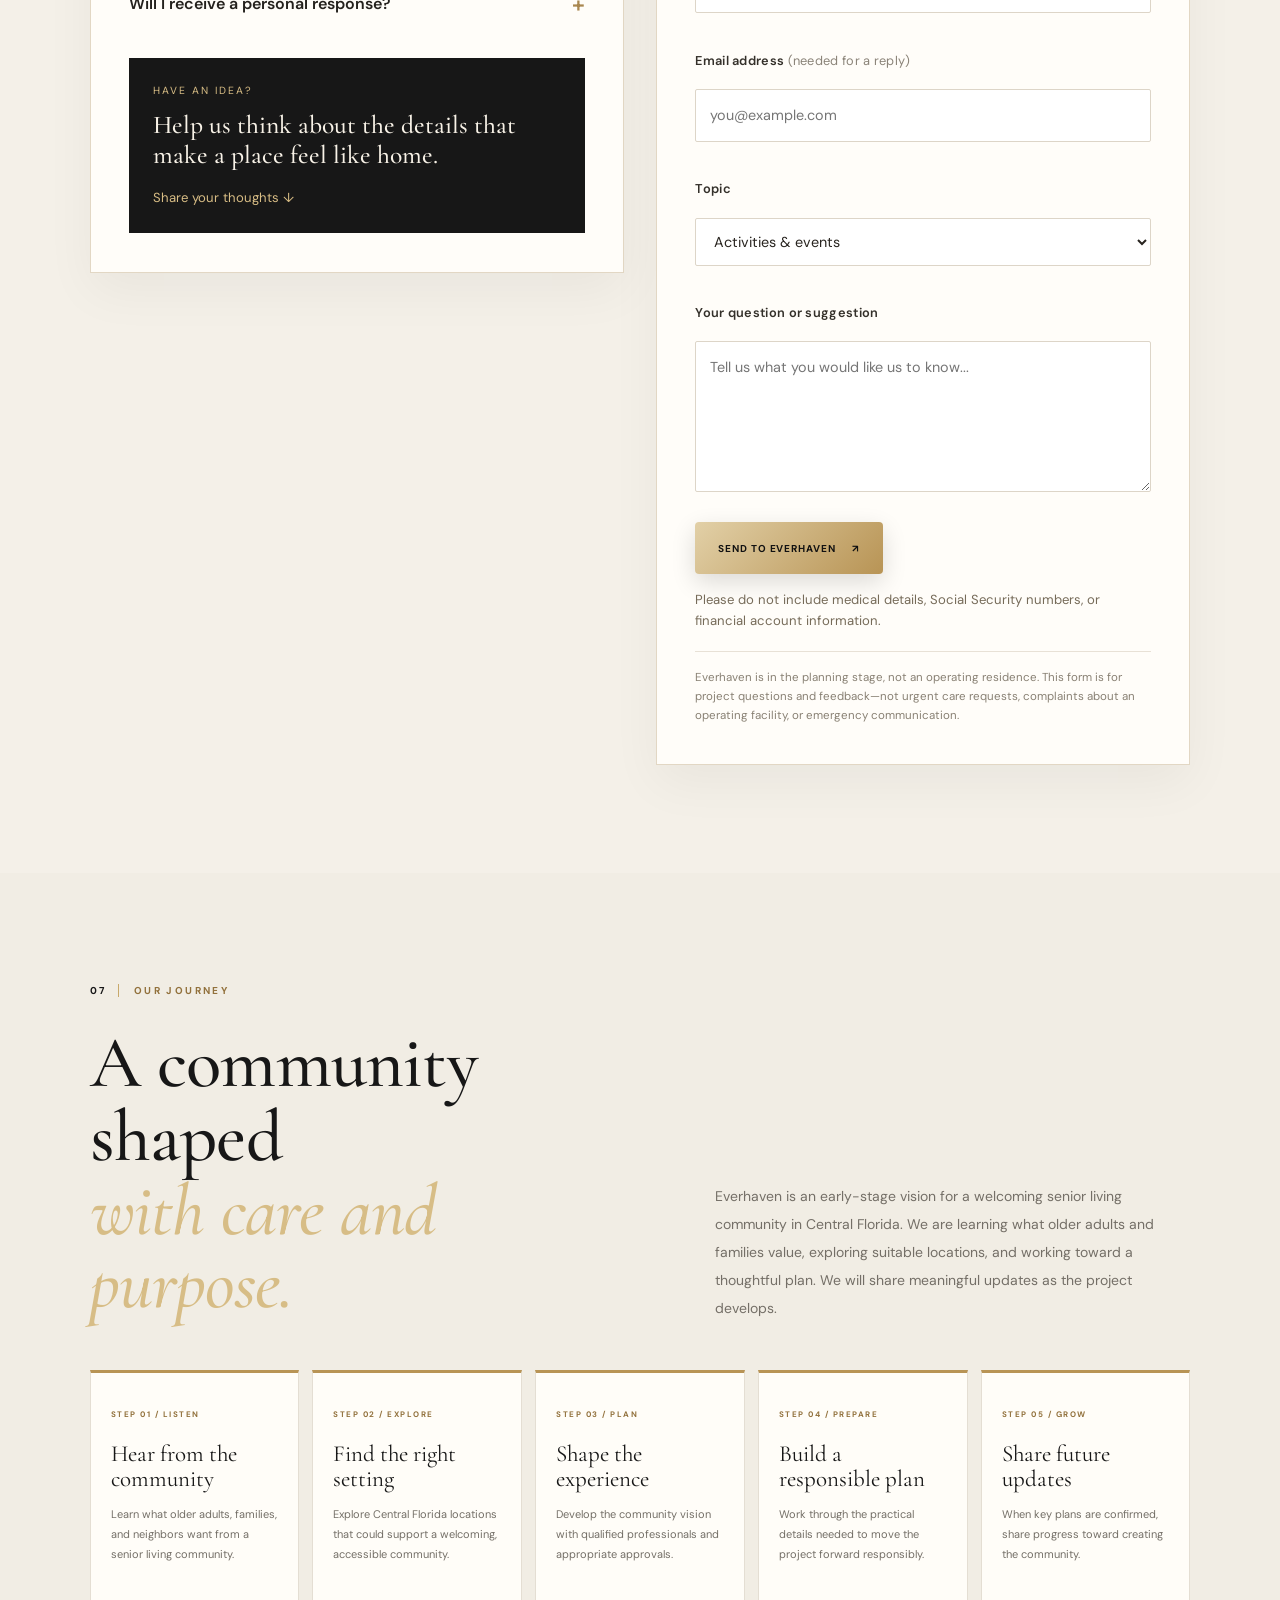
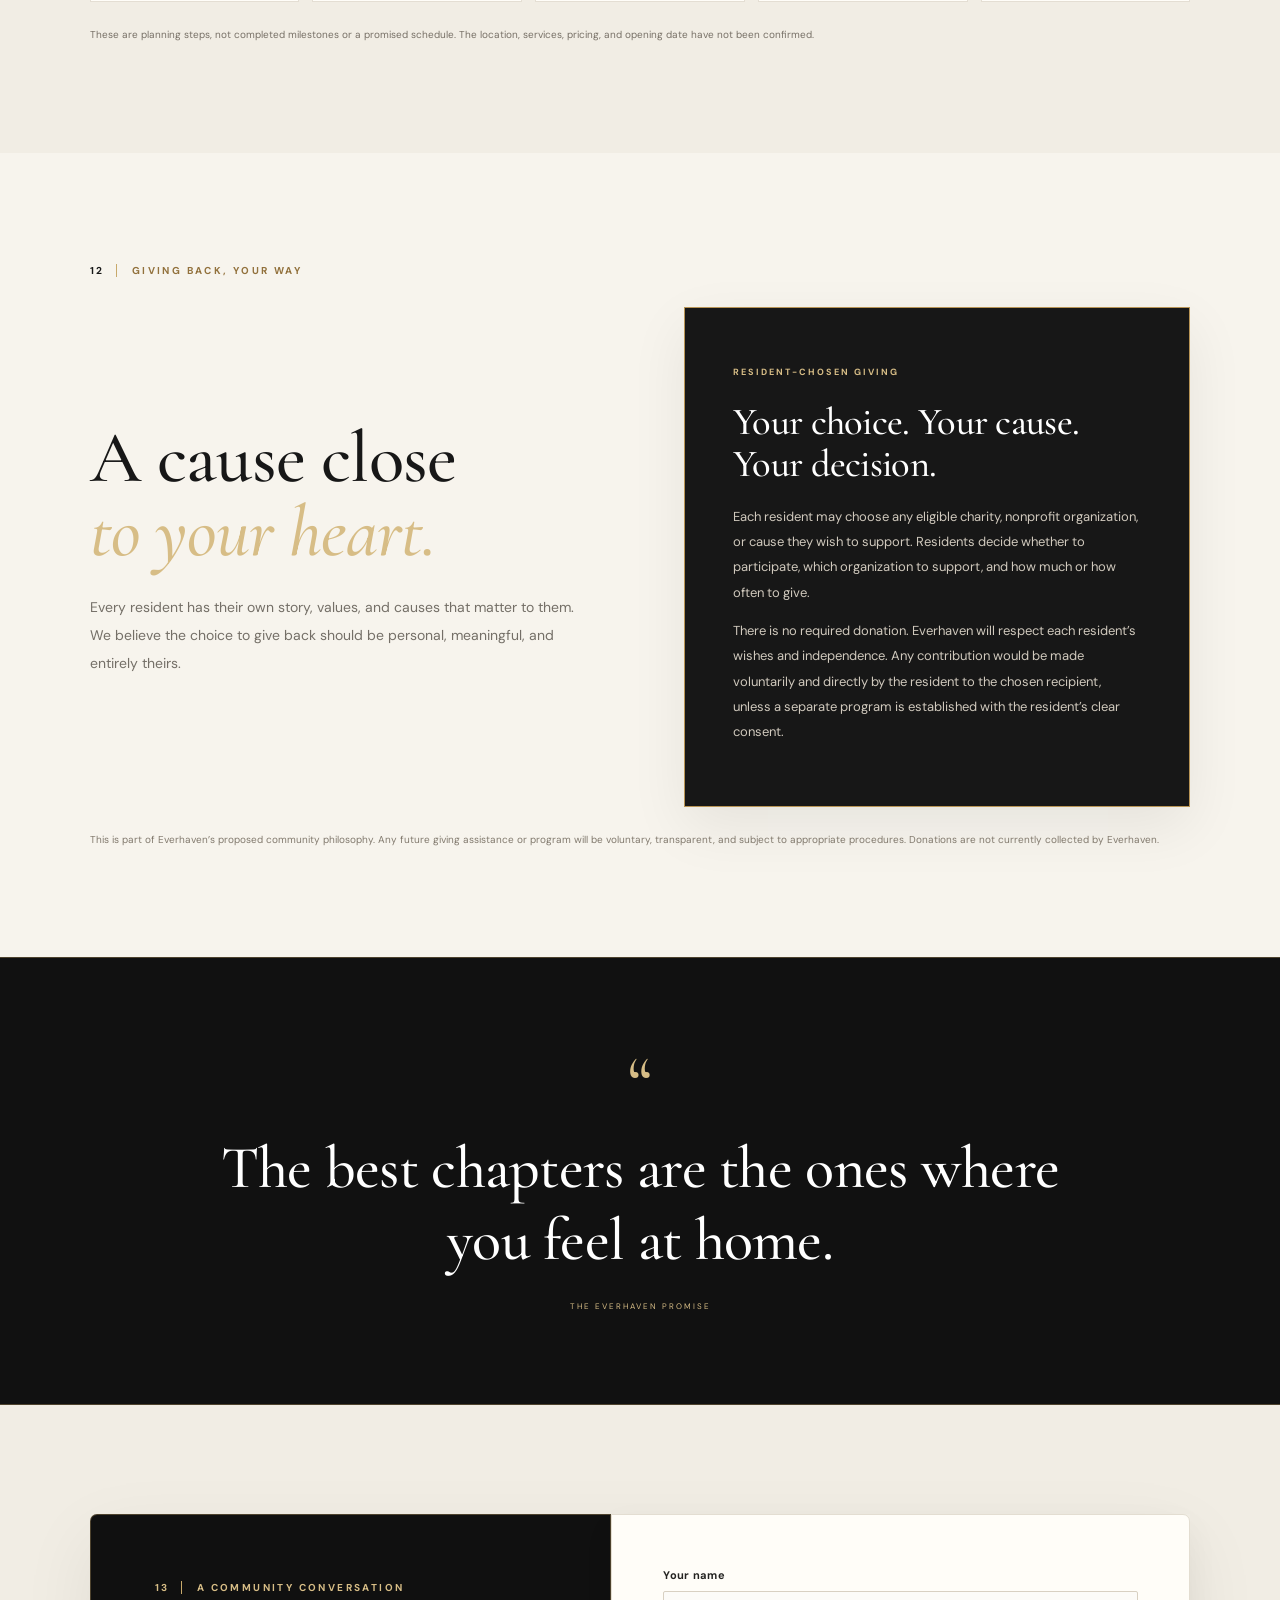
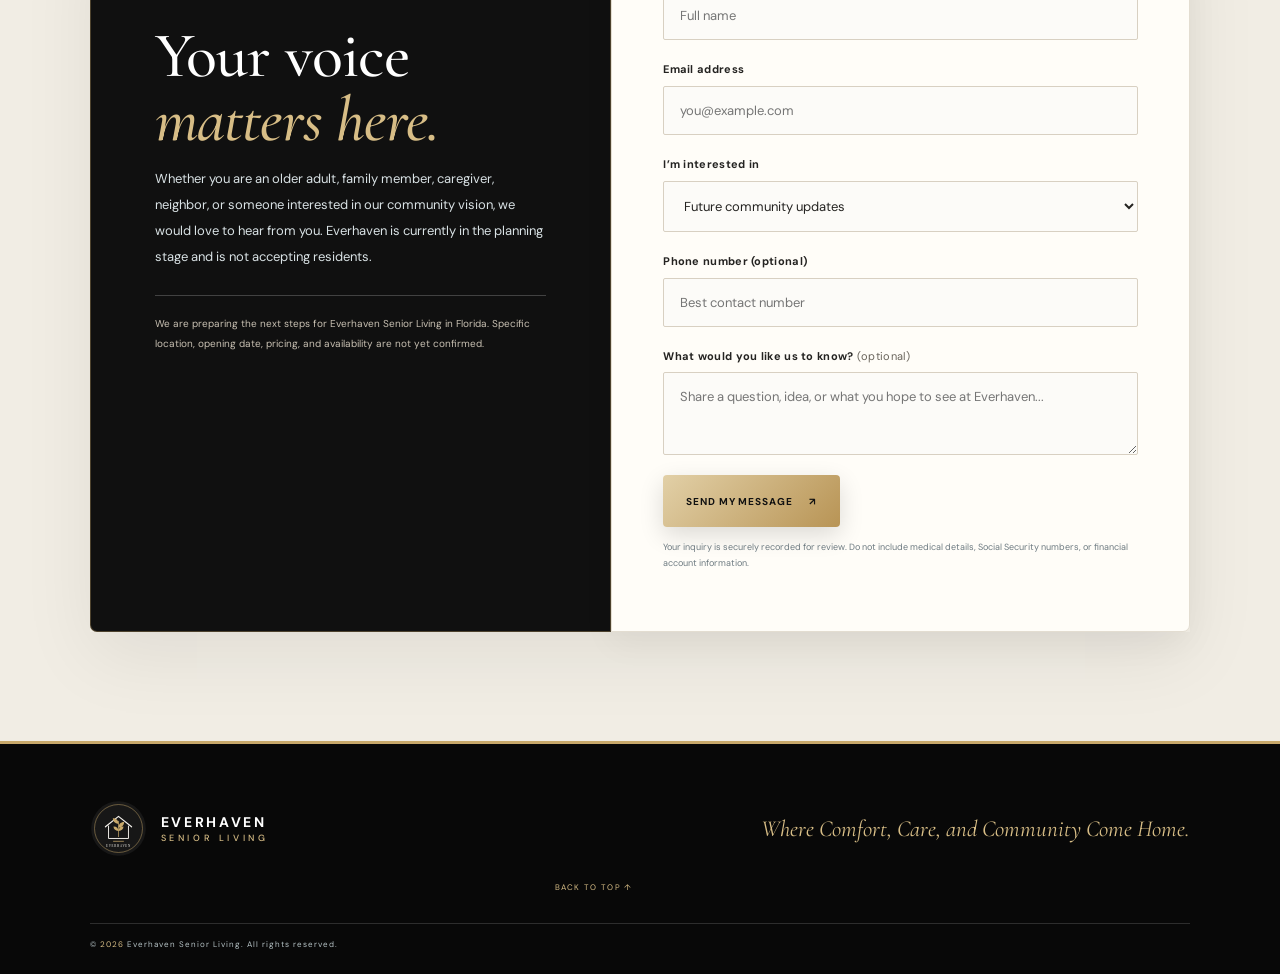
==== commit 75703ec3: "Rebuild Everhaven homepage structure for residents and families" ====
--- a/index.html
+++ b/index.html
@@ -25,11 +25,17 @@
 <main id="main-content">
 <section class="hero" id="home">
   <div class="hero-image" role="img" aria-label="A multigenerational family sharing a warm visit in a senior living community"></div><div class="hero-shade"></div>
-  <div class="hero-content"><p class="eyebrow"><span></span> A WELCOMING VISION FOR OLDER ADULTS & FAMILIES</p><h1>A life well<br><em>lived together.</em></h1>
+  <div class="hero-content"><p class="eyebrow"><span></span> A DIFFERENT KIND OF SENIOR LIVING VISION</p><h1>A life well<br><em>lived together.</em></h1>
   <p class="hero-copy">Everhaven is envisioning a welcoming senior living community where comfort, connection, and dignity come together—and where families remain part of every chapter.</p>
   <div class="hero-actions"><a class="button button-gold" href="#family">Explore Our Vision <span>↗</span></a><a class="text-link" href="#contact">Connect With Us <span>↓</span></a></div></div>
-  <div class="hero-caption"><span>EVERHAVEN SENIOR LIVING</span><span>WHERE COMFORT, CARE, AND COMMUNITY COME HOME.</span></div>
-  <div class="hero-badge"><span class="badge-sun">✳</span><span>FAMILY<br>COMES FIRST</span></div>
+  <div class="hero-caption"><span>EVERHAVEN SENIOR LIVING</span><span>CENTRAL FLORIDA · A COMMUNITY IN THE MAKING</span></div>
+  <div class="hero-badge"><span class="badge-sun">✳</span><span>PEOPLE<br>COME FIRST</span></div>
+</section>
+<section class="welcome-paths" aria-label="Explore Everhaven">
+  <div class="welcome-paths-heading"><span>WELCOME TO EVERHAVEN</span><p>Start with what matters to you.</p></div>
+  <a href="#care"><span class="path-icon">⌂</span><b>I'm exploring senior living</b><small>Imagine a future that feels like home <i>↗</i></small></a>
+  <a href="#community"><span class="path-icon">♡</span><b>I'm here for my family</b><small>Find answers and share your perspective <i>↗</i></small></a>
+  <a href="#expectations"><span class="path-icon">✳</span><b>I want to shape the vision</b><small>Tell us what a great community means <i>↗</i></small></a>
 </section>
 <section class="intro section" id="philosophy"><div class="section-label"><span>01</span> OUR COMMITMENT</div><div class="intro-grid"><h2>Designed for comfort.<br>Guided by <em>purpose.</em></h2><div class="intro-copy"><p class="large-copy">Senior living should support choice, connection, and confidence.</p><p>Everhaven Senior Living is a Florida-based development concept focused on creating a welcoming senior-living environment where residents are treated with dignity and families are included with care. Our approach prioritizes thoughtful design, meaningful daily experiences, and clear communication with families.</p><a class="underlink" href="#lifestyle">Learn About Our Approach <span>↗</span></a></div></div>
 <div class="values-row"><div><span class="value-icon">✳</span><b>Personal dignity</b><p>Every person has a story worth honoring.</p></div><div><span class="value-icon">⌂</span><b>Comfort that feels like home</b><p>Welcoming spaces designed for ease and belonging.</p></div><div><span class="value-icon">♡</span><b>Family at the heart</b><p>Connection, trust, and peace of mind matter.</p></div></div></section>
--- a/styles.css
+++ b/styles.css
@@ -475,3 +475,94 @@
 .giving-card p{font-size:13px;line-height:1.95;color:#d0c9bd}
 .giving-note{margin:24px 0 0;color:#81796d;font-size:10px;line-height:1.8}
 @media(max-width:700px){.giving-layout{grid-template-columns:1fr;gap:24px}.giving-card{padding:26px 22px}}
+
+
+/* Final Everhaven luxury refresh — accessible, resident- and family-first */
+:root{
+ --navy:#111111;--navy-deep:#080808;--blue:#766b59;--copper:#b89455;
+ --sand:#e8dfcf;--cream:#f7f4ed;--paper:#fffdf8;--ink:#24211d;
+ --muted:#69645b;--line:#e4ded3;
+}
+body{background:var(--cream);color:var(--ink);font-size:16px}
+.announcement{background:#080808;color:#f4eee1;min-height:38px;font-size:9px;letter-spacing:2px}
+.announcement span{color:#d7bd86}
+.site-header{background:rgba(255,253,248,.97);height:92px;padding-inline:6%;border-bottom:1px solid #c8a96b55;backdrop-filter:blur(14px)}
+.brand-name{color:#111;letter-spacing:2.7px}
+.brand-name small{color:#8a7145}
+.brand-logo{width:57px;height:57px}
+nav{gap:clamp(12px,1.7vw,25px);font-size:12px}
+nav a{color:#29251d}
+nav a:hover{color:#9b7944}
+nav .nav-cta{border:1px solid #b89455;background:#111;color:#f8f2e7;padding:12px 16px}
+nav .nav-cta:hover{background:#b89455;color:#111}
+.hero{margin:0;min-height:min(760px,78vw);background:#090909}
+.hero-image{background-position:center 38%}
+.hero-shade{background:linear-gradient(90deg,rgba(5,5,5,.88),rgba(5,5,5,.63) 44%,rgba(5,5,5,.08)),linear-gradient(0deg,rgba(0,0,0,.58),transparent 58%)}
+.hero-content{padding-left:10%;max-width:900px}
+.hero h1{font-size:clamp(66px,8.4vw,116px);letter-spacing:-1.8px}
+.hero h1 em,h2 em{color:#d7bd86}
+.eyebrow{color:#e4d3b1}
+.hero-copy{font-size:16px;max-width:560px;color:#f1eee7;line-height:1.9}
+.button-gold{background:linear-gradient(135deg,#e2d0a7,#b89455);color:#111;box-shadow:0 8px 24px #00000024}
+.button-gold:hover{background:#f0dfb7;color:#080808;transform:translateY(-1px)}
+.text-link{font-size:12px}
+.hero-badge{border-color:#d7bd86;background:#10101099}
+.section{padding:clamp(78px,8.5vw,126px) max(7%,calc((100% - 1440px)/2))}
+.section-label{color:#92713c}
+.section-label span{color:#171717}
+h2{color:#171717}
+.intro{background:#fffdf8}
+.intro-copy{color:#5f5a51}
+.large-copy{color:#171717}
+.values-row{border-color:#d8c9aa}
+.values-row b{color:#171717}
+.lifestyle{background:#101010}
+.lifestyle-panel{background:linear-gradient(145deg,#151515,#090909)}
+.lifestyle-panel h2{color:#fff}
+.family-section,.gallery,.giving-section{background:#f7f4ed}
+.family-heading h2,.activities-heading h2,.gallery-heading h2{color:#171717}
+.family-grid figure,.photo-card,.activities-grid article{border-radius:3px;overflow:hidden}
+.activities-section{background:radial-gradient(ellipse at 78% 0%,#29251d 0%,#101010 48%,#080808 100%)}
+.activities-section h2,.expectations-section h2{color:#fff}
+.photo-card{box-shadow:0 16px 38px #17171718}
+.options{background:#fffdf8}
+.option-cards article{background:#fff;border-color:#e4ded3;border-top-color:#b89455}
+.option-cards h3{color:#171717}
+.development-section{background:#f1ede4}
+.roadmap article{background:#fffdf8;border-top-color:#b89455}
+.roadmap article>span{color:#92713c}
+.community-hub{background:#f4f0e8}
+.community-faq,.community-form{box-shadow:0 18px 48px #1717170c;border-color:#e2d7c4}
+.expectations-section{background:#101010}
+.expectations-form{border-top-color:#c8a96b}
+.giving-card{border-color:#b89455}
+.quote-band{background:#111;color:#f8f2e7}
+.quote-band blockquote{color:#fff}
+.contact{background:#f1ede4}
+.contact-card>div{background:#101010}
+.contact-card h2{color:#fff}
+.contact form{background:#fffdf8}
+input,select,textarea{border:1px solid #d8d0c2;border-radius:2px}
+input:focus,select:focus,textarea:focus{outline:2px solid #b89455;outline-offset:2px}
+.site-footer{background:#080808;color:#f8f2e7}
+.site-footer .brand-name{color:#fff}
+.site-footer .brand-name small{color:#d7bd86}
+.site-footer .back-top{color:#d7bd86}
+.skip-link{position:absolute;left:16px;top:-60px;z-index:1000;background:#fff;color:#111;padding:12px 18px;border:2px solid #b89455}
+.skip-link:focus{top:12px}
+a:focus-visible,button:focus-visible,input:focus-visible,select:focus-visible,textarea:focus-visible,summary:focus-visible{outline:3px solid #b89455;outline-offset:3px}
+@media(max-width:1000px){nav{gap:11px;font-size:10px}.site-header{padding-inline:4%}}
+@media(max-width:700px){
+ .site-header{height:76px}
+ .hero{min-height:690px}
+ .hero-content{padding:64px 7% 112px}
+ .hero h1{font-size:clamp(58px,13vw,82px)}
+ .hero-badge{width:92px;height:92px;right:6%;bottom:90px;font-size:7px}
+ .hero-caption{font-size:7px;letter-spacing:1px}
+ nav{background:#fffdf8}
+ nav a{font-size:14px;padding:12px 4px}
+ nav .nav-cta{display:inline-block;text-align:center}
+ .section{padding:76px 7%}
+}
+@media(min-width:701px) and (max-width:1100px){.site-header{height:auto;min-height:86px;padding-block:12px}.brand-name{font-size:11px}}
+@media(prefers-reduced-motion:reduce){.button-gold:hover{transform:none}}
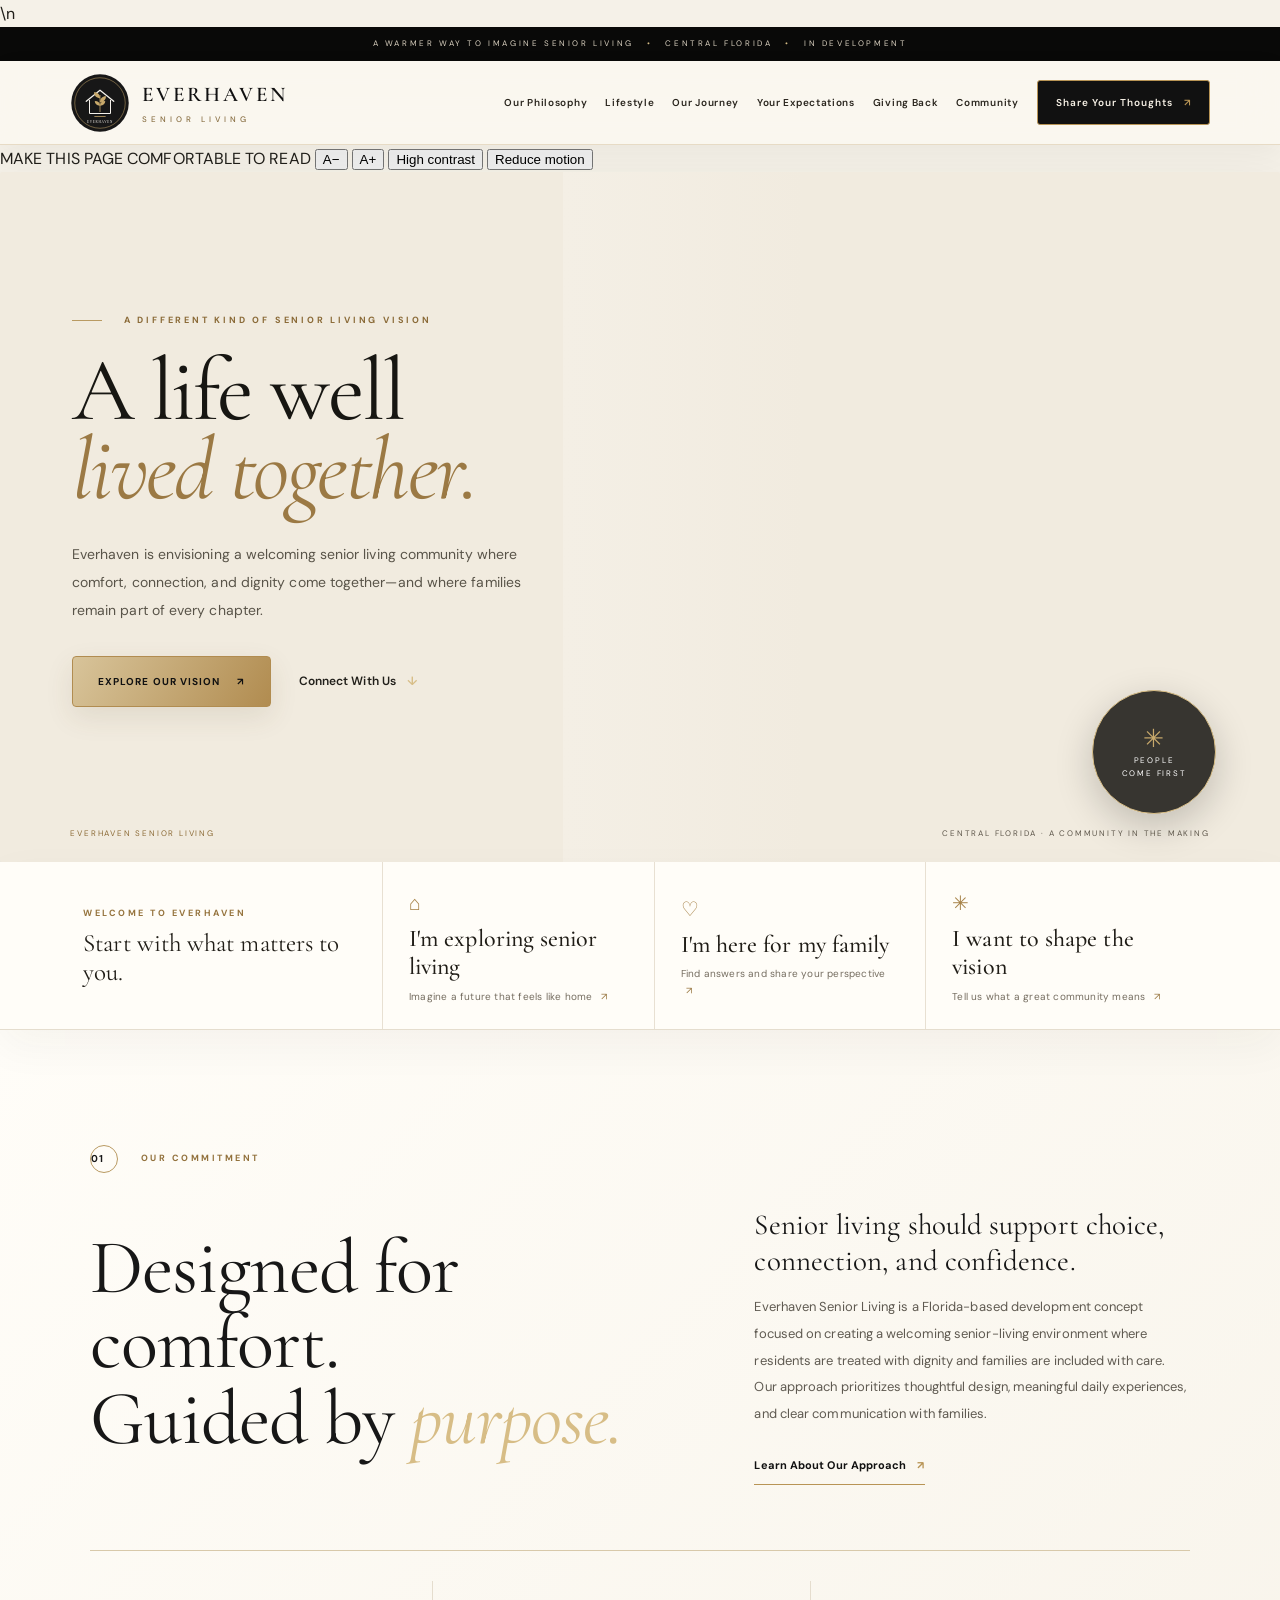
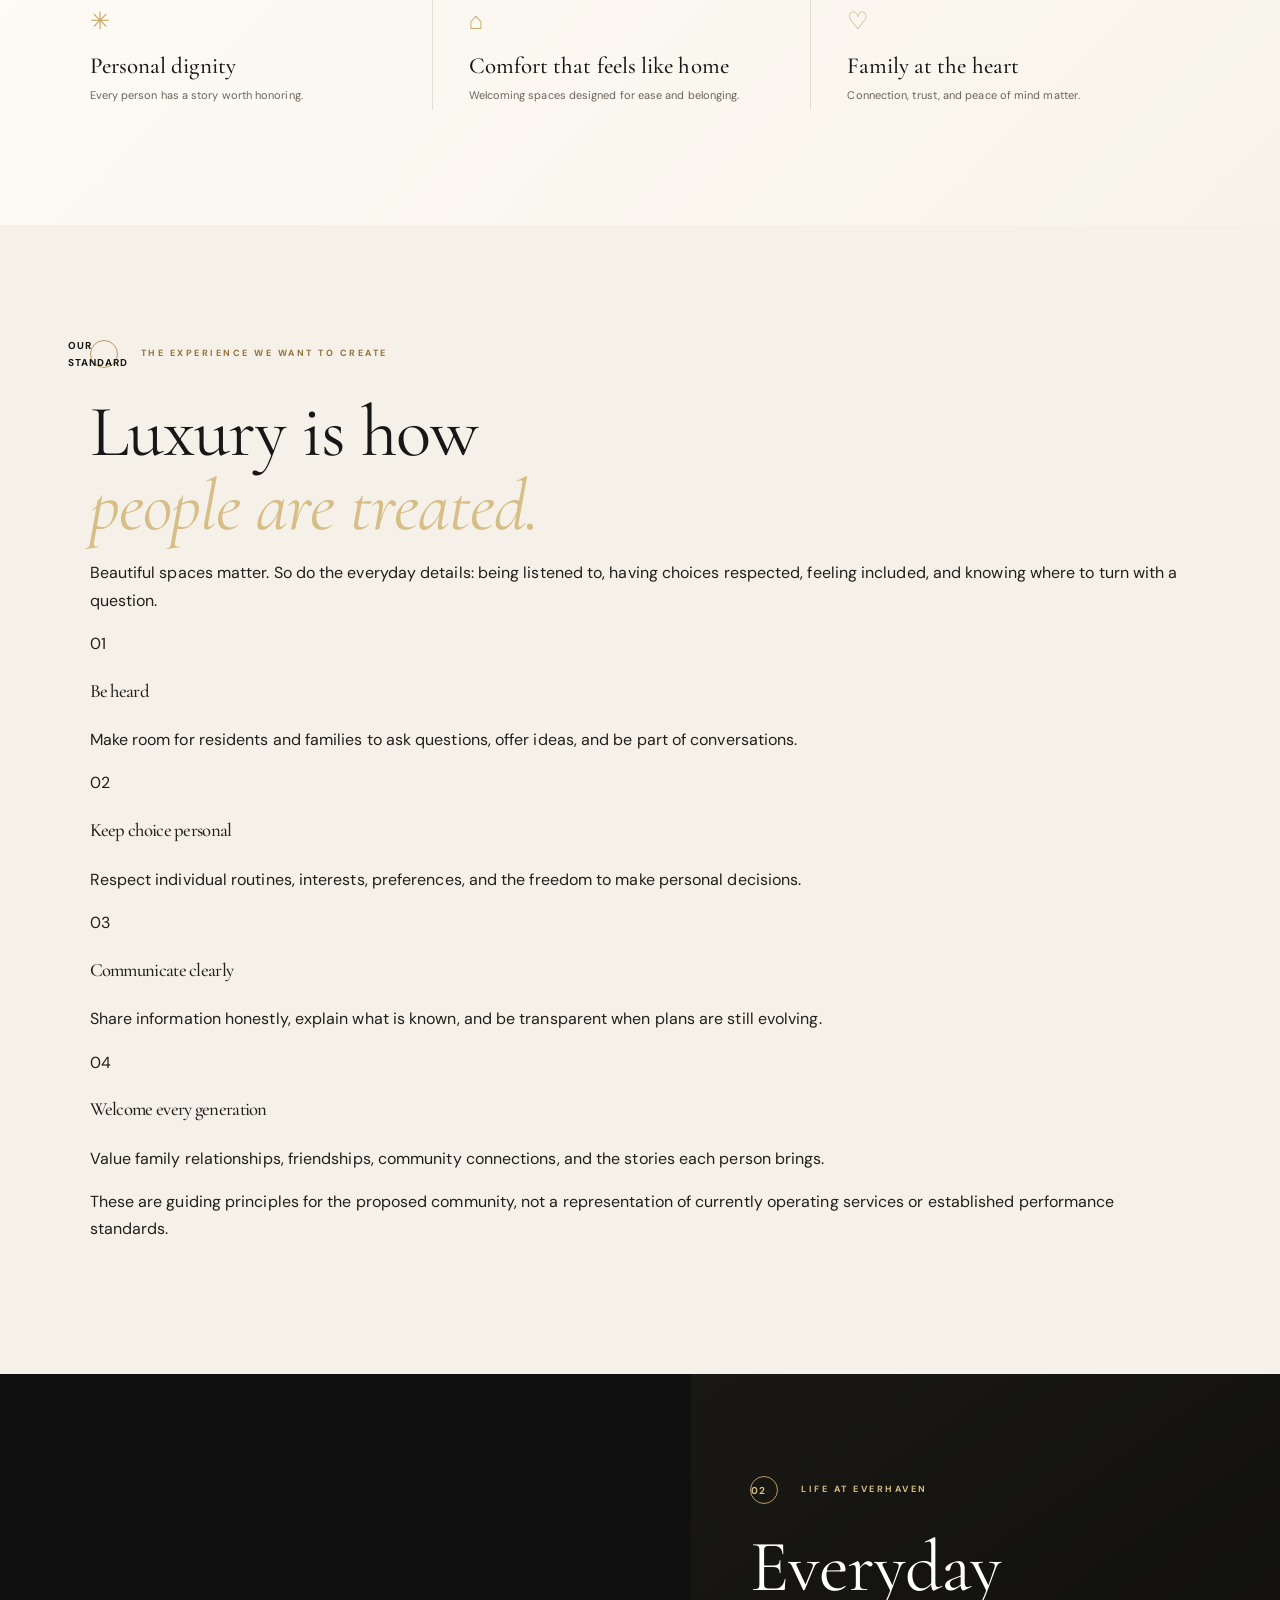
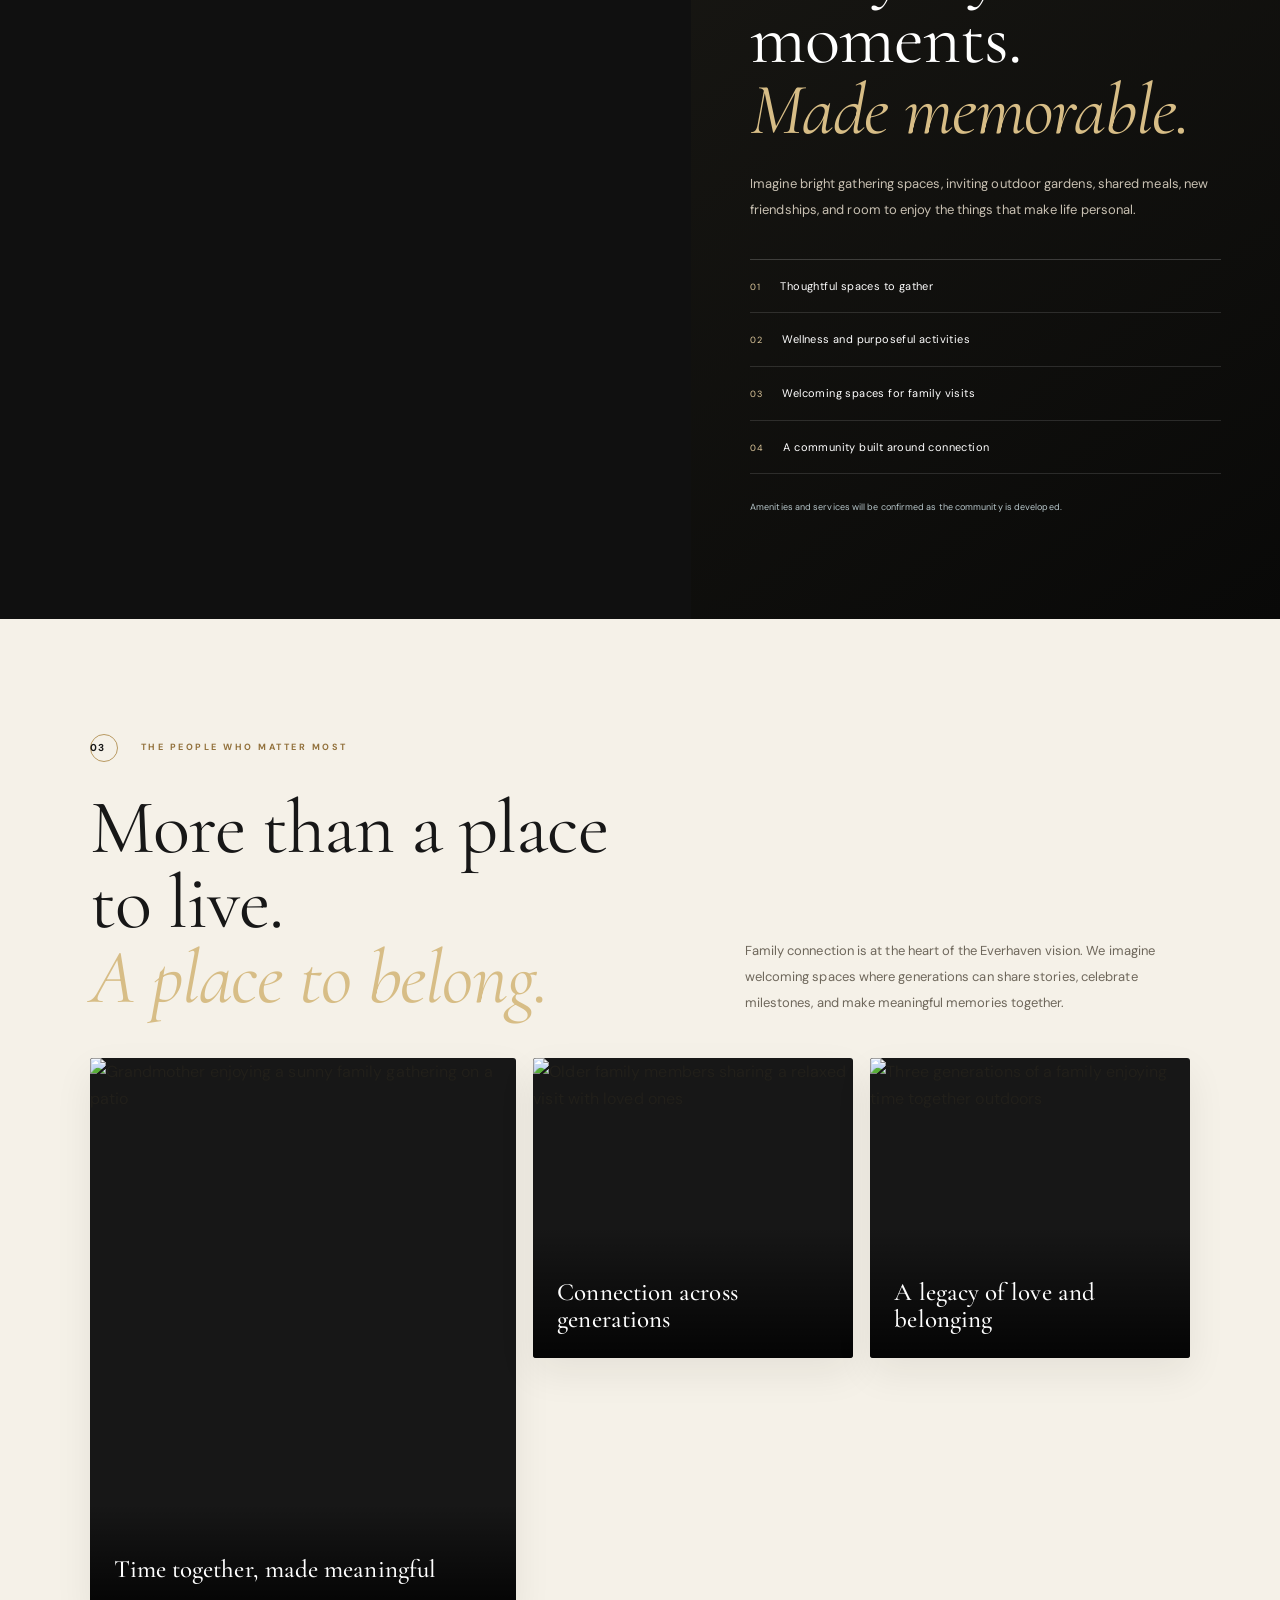
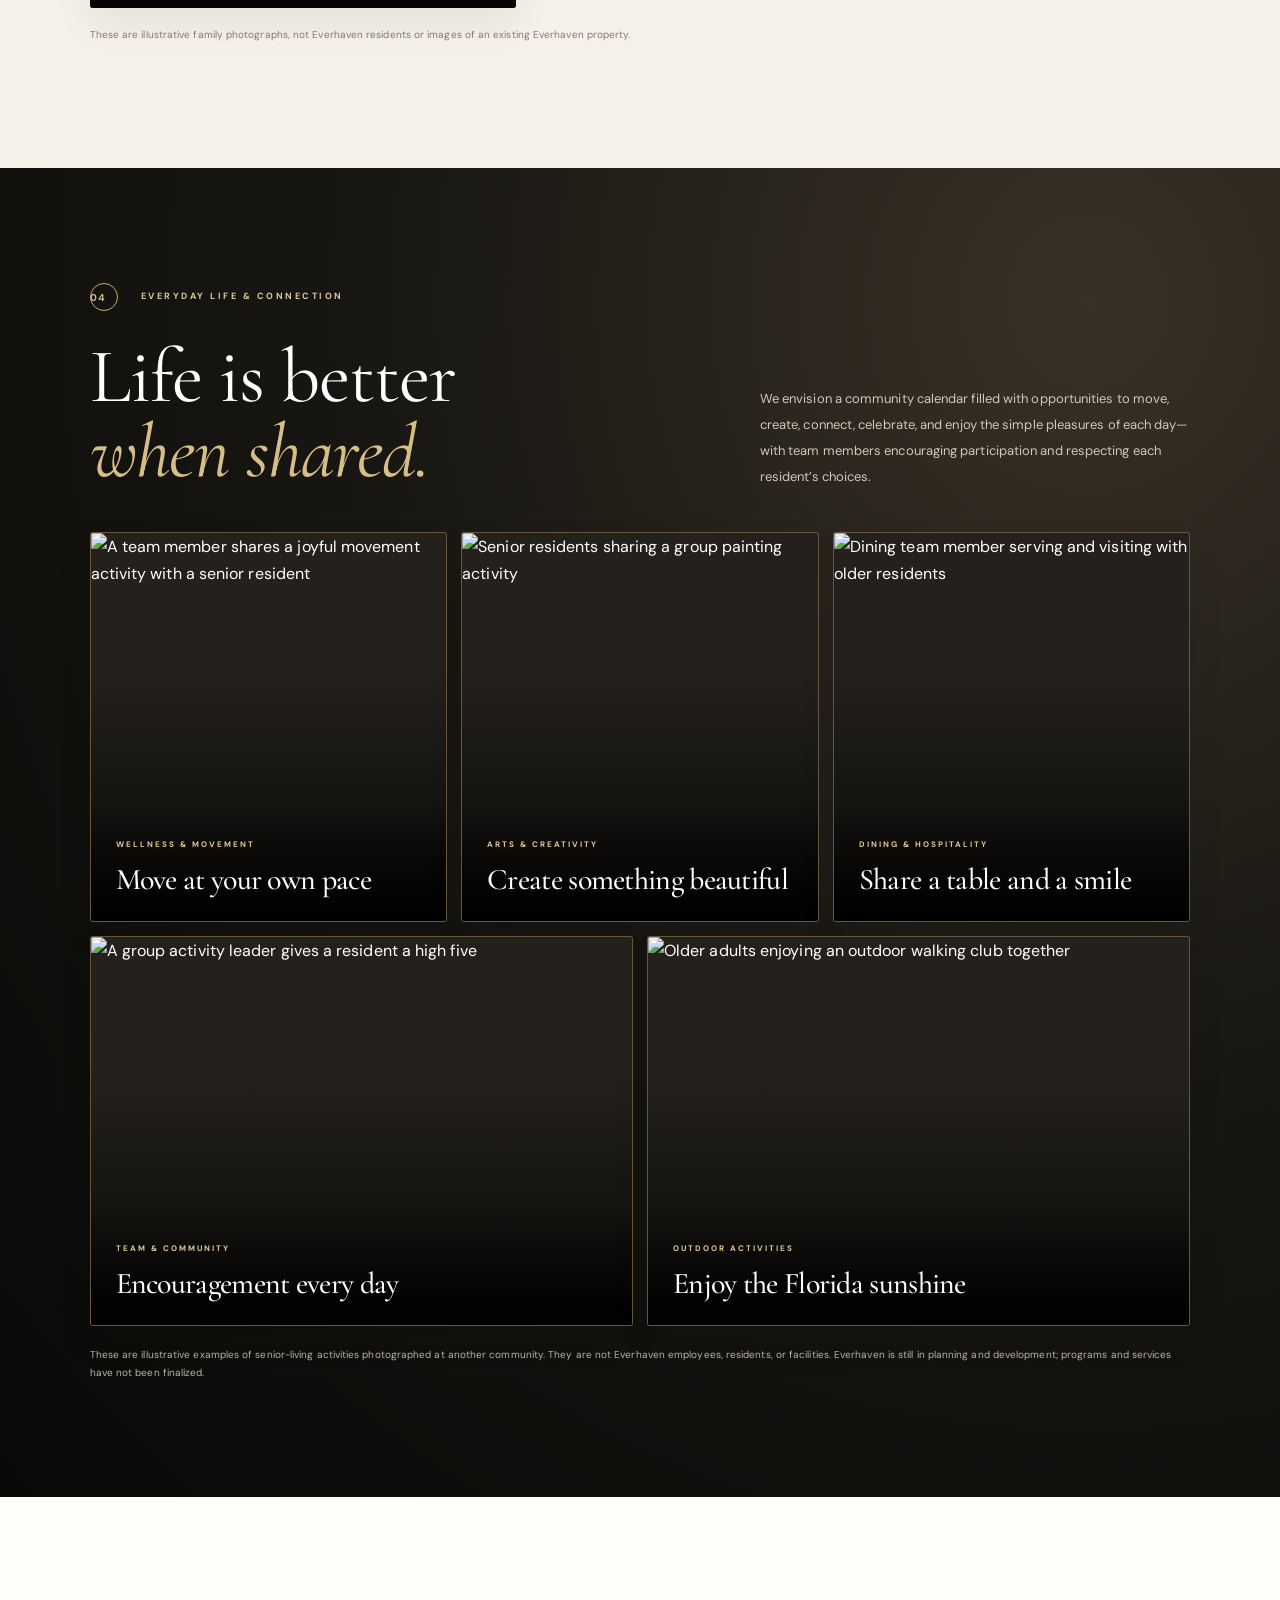
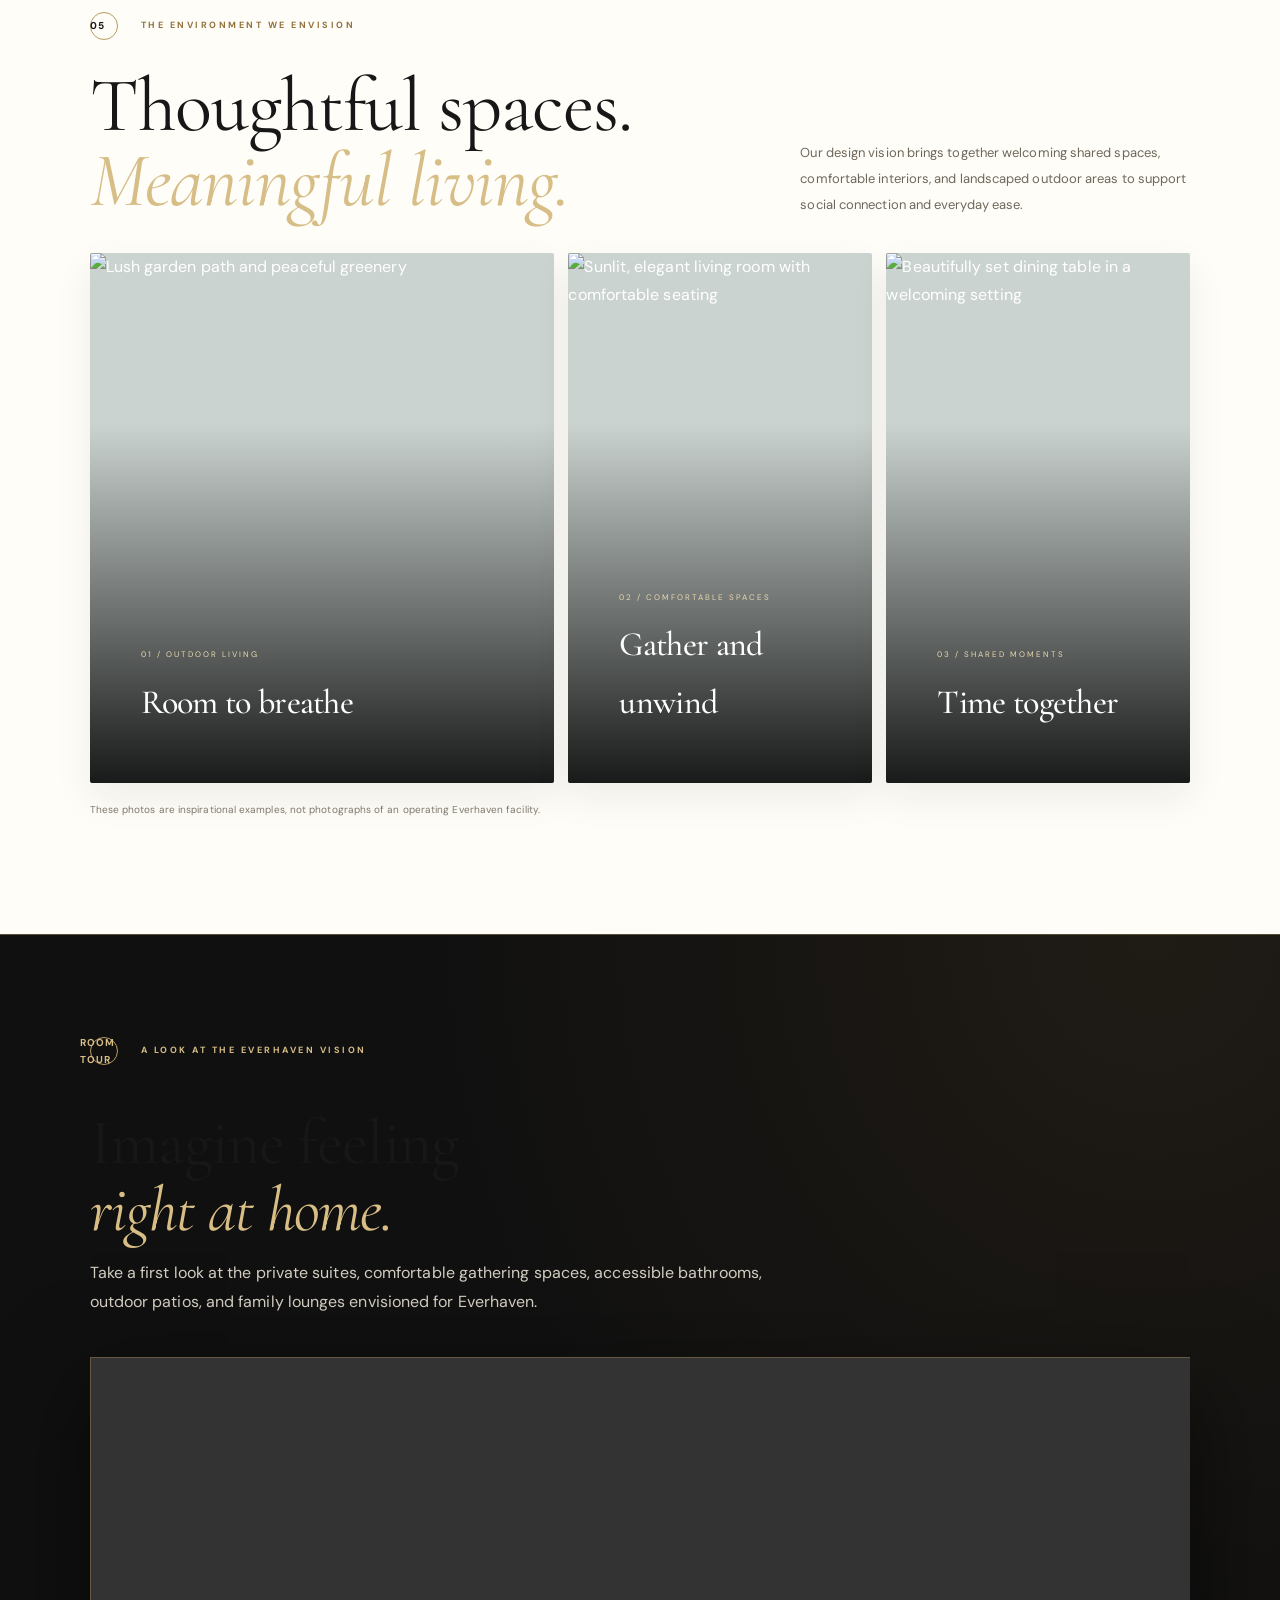
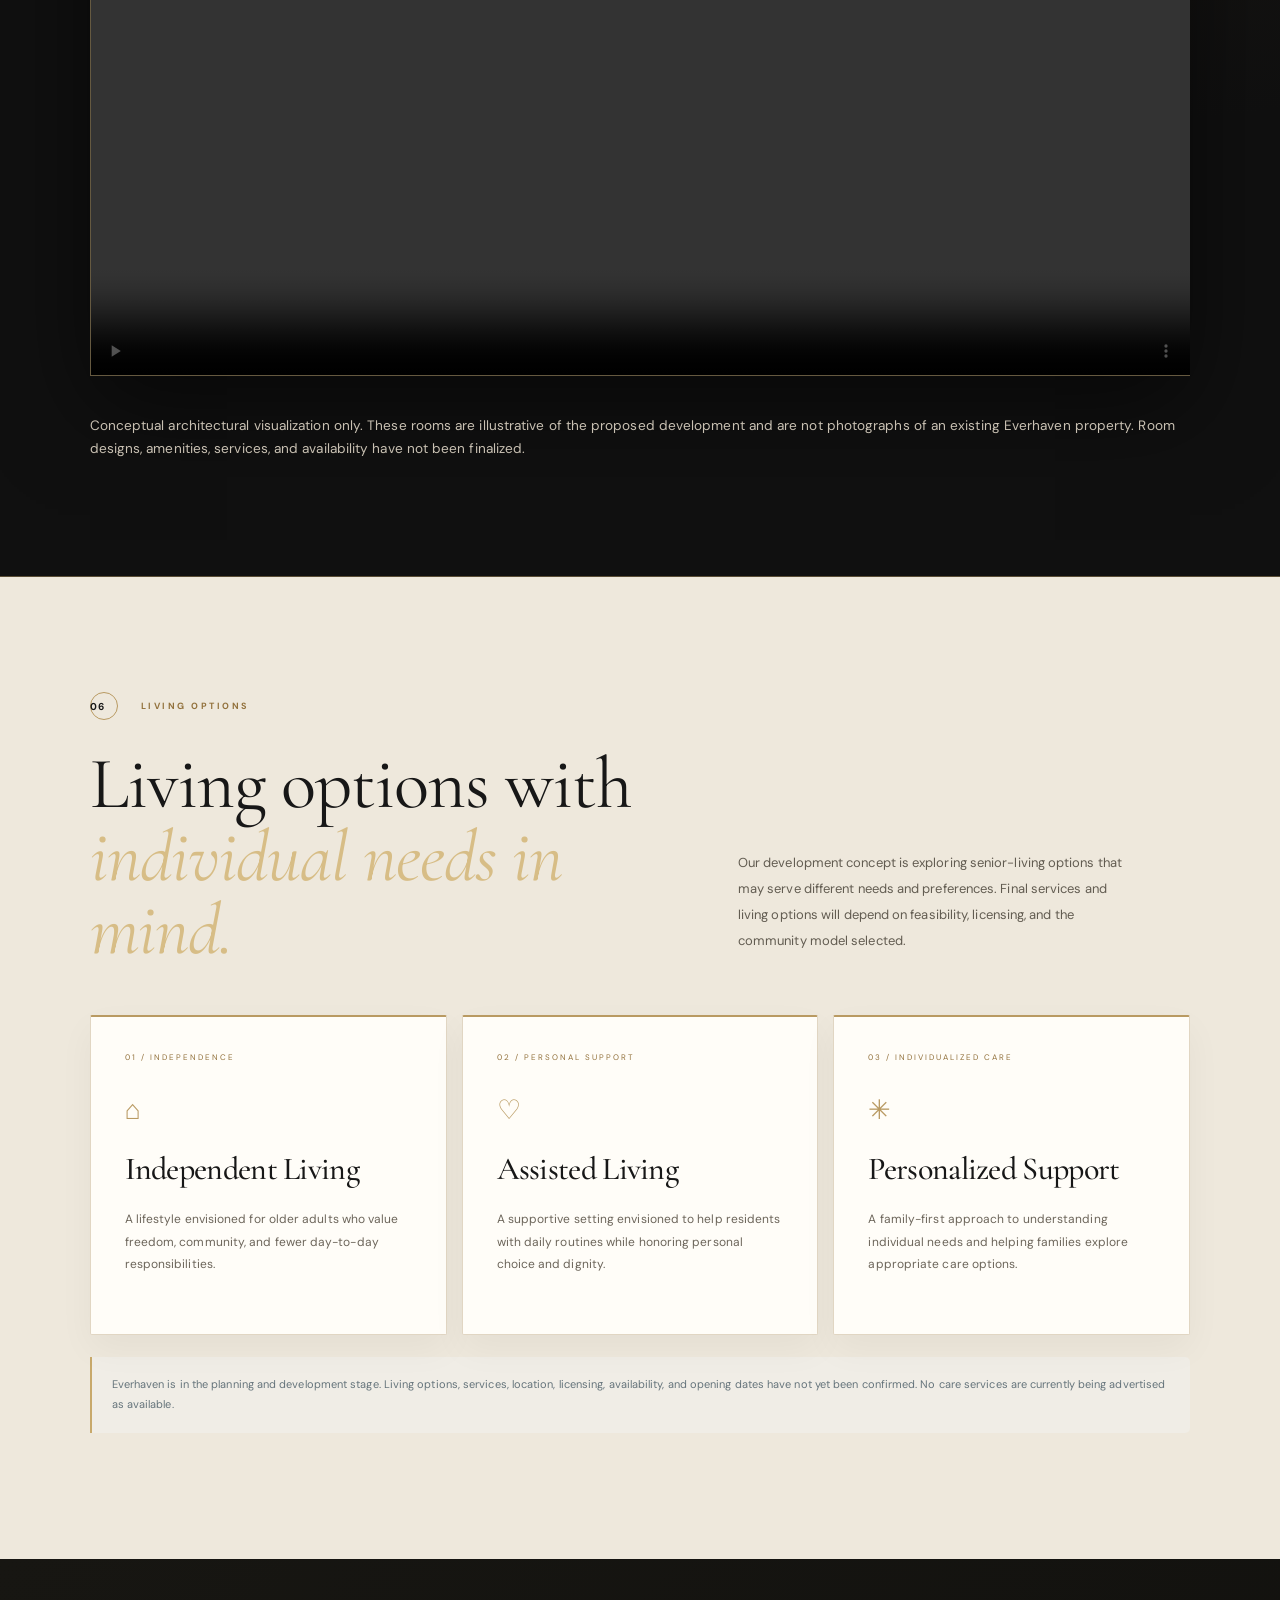
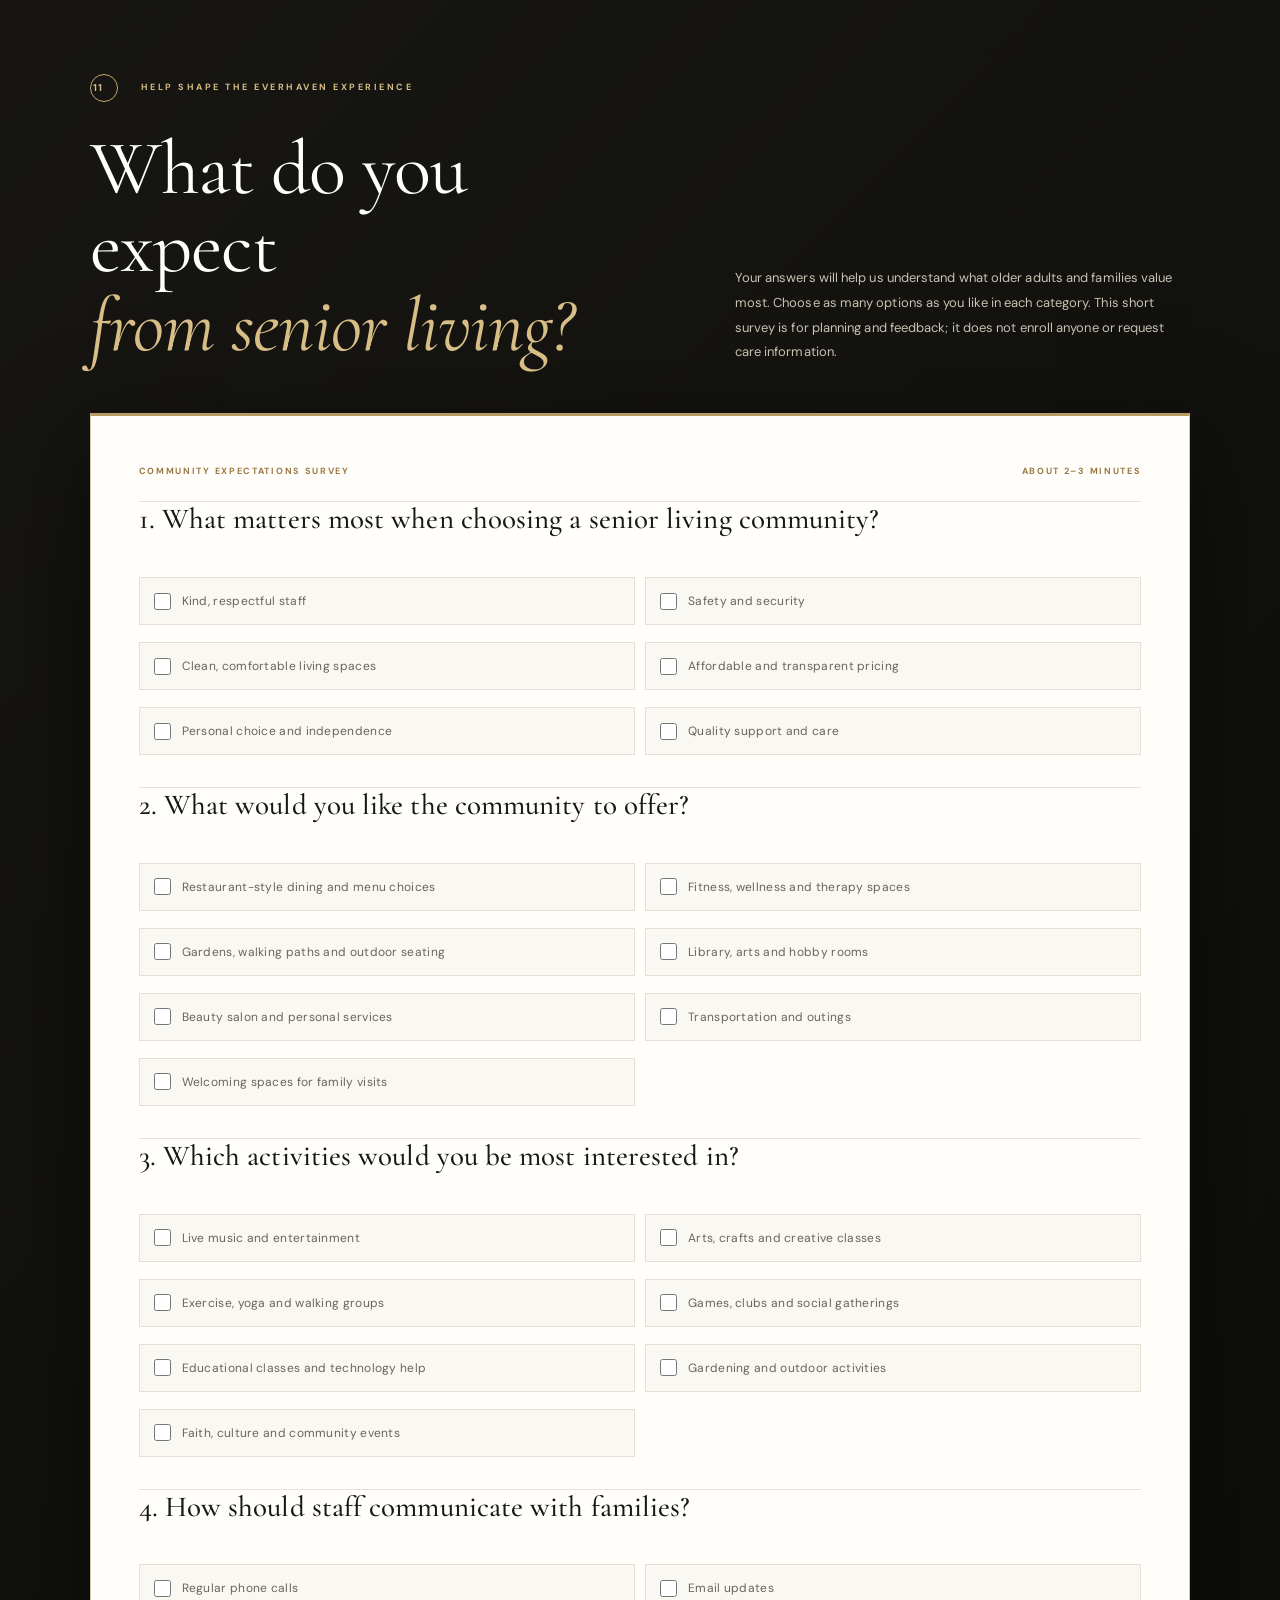
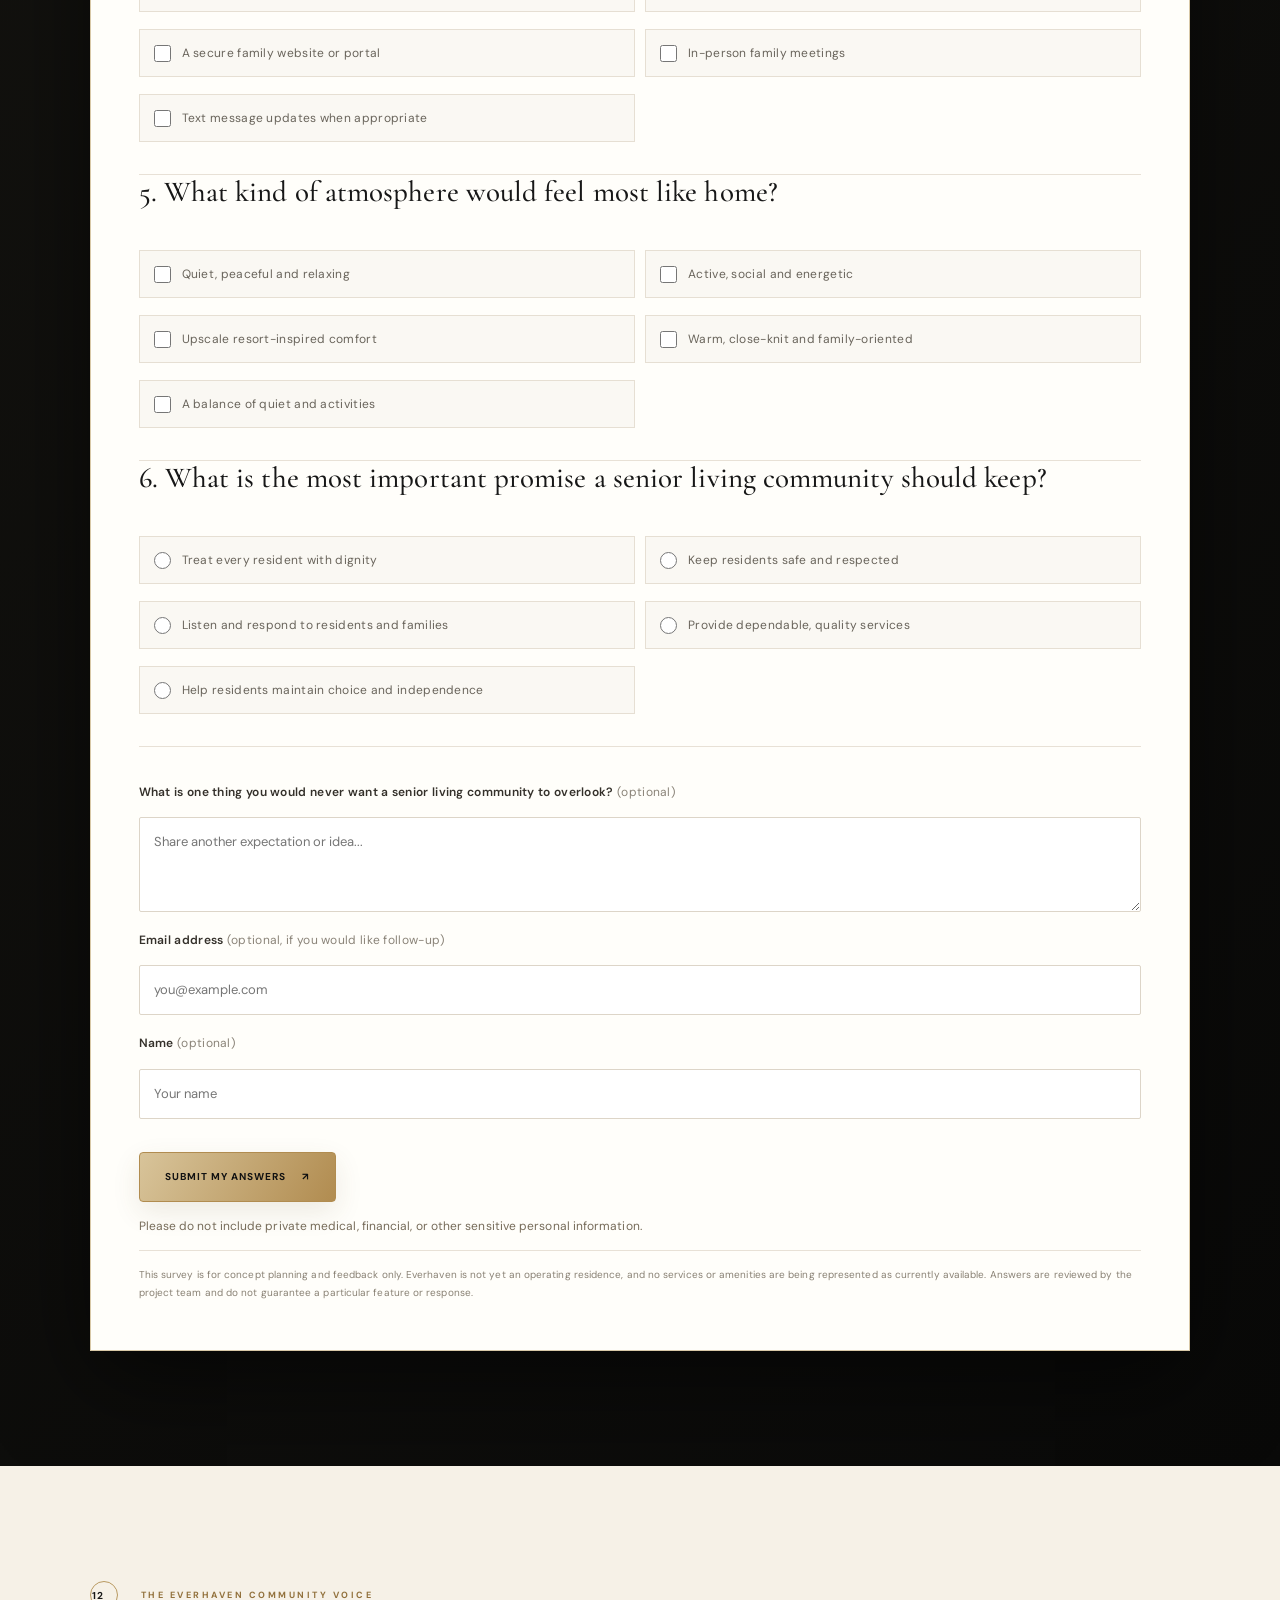
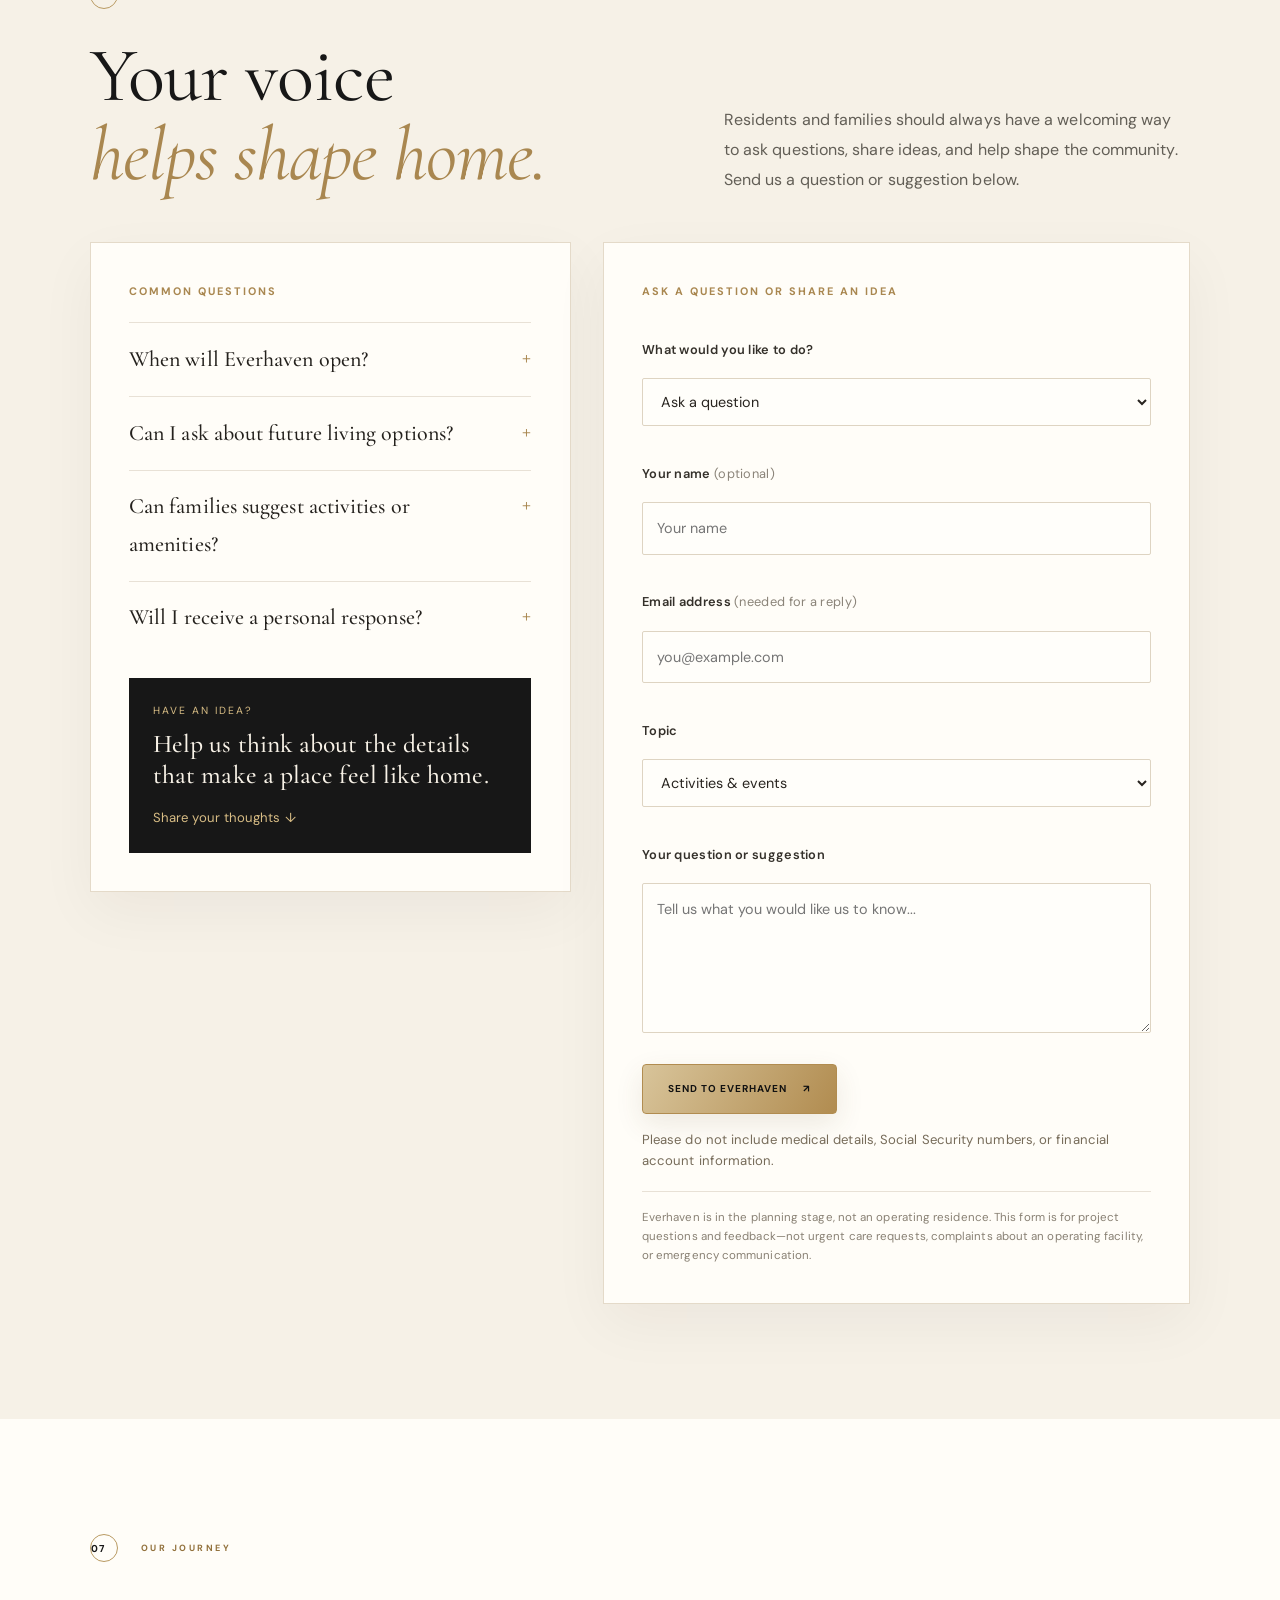
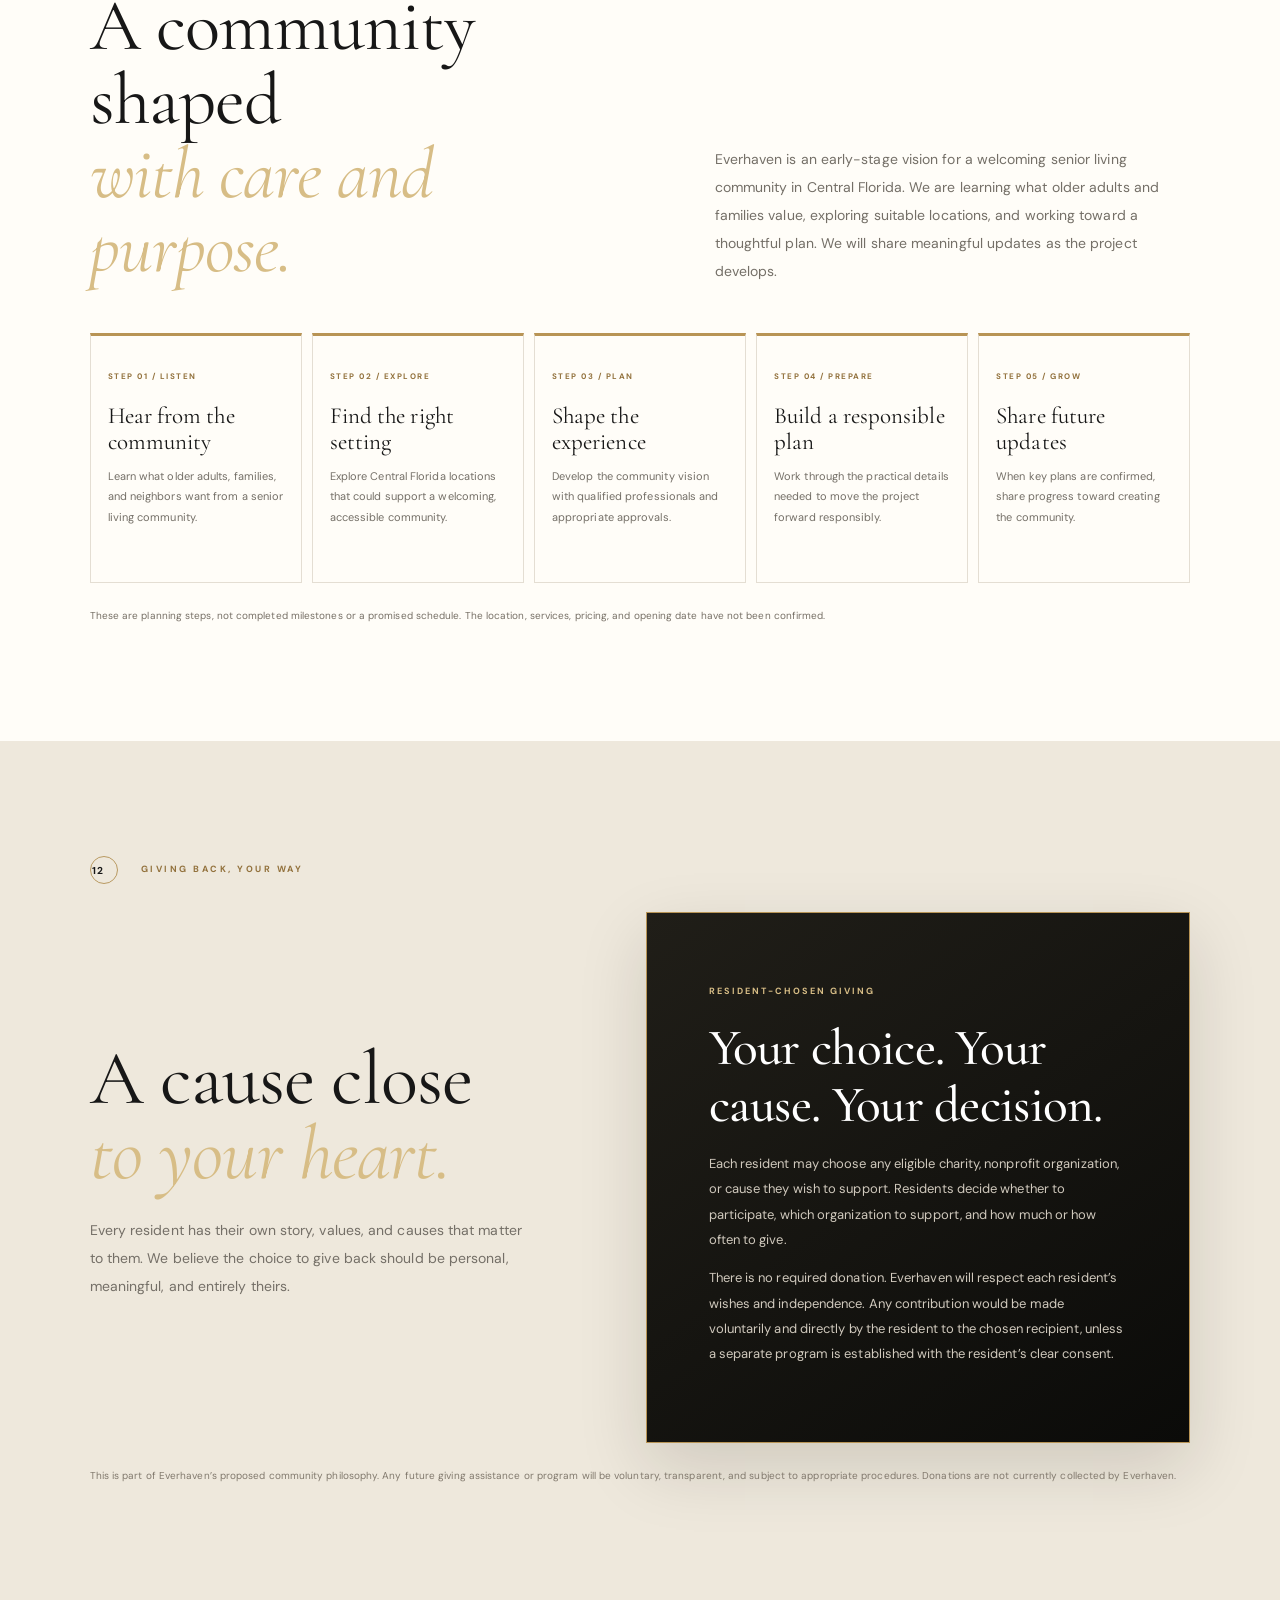
==== commit 35170c14: "Elevate Everhaven luxury senior living experience" ====
--- a/index.html
+++ b/index.html
@@ -3,9 +3,9 @@
 <head>
 <meta charset="utf-8"><meta name="viewport" content="width=device-width, initial-scale=1">
 <meta name="theme-color" content="#090909">
-<meta name="description" content="Explore the Everhaven Senior Living vision: welcoming spaces, family connection, activities, and a community shaped around older adults and the people who care about them.">
+<meta name="description" content="Discover the Everhaven Senior Living vision in Central Florida. Explore our resident-first philosophy, conceptual spaces, family connection, community survey, and development updates.">
 <meta property="og:type" content="website">
-<meta property="og:title" content="Everhaven Senior Living | A Life Well Lived">
+<meta property="og:title" content="Everhaven Senior Living | A Life Well Lived">\n<meta property="og:site_name" content="Everhaven Senior Living">
 <meta property="og:description" content="A welcoming senior living vision shaped around residents, families, and the wider community.">
 <meta name="color-scheme" content="light">
 <meta name="theme-color" content="#101010">
@@ -22,6 +22,14 @@
   <button class="menu-toggle" id="menu" aria-label="Open navigation" aria-expanded="false">☰</button>
   <nav id="nav"><a href="#philosophy">Our Philosophy</a><a href="#lifestyle">Lifestyle</a><a href="#development">Our Journey</a><a href="#expectations">Your Expectations</a><a href="#giving">Giving Back</a><a href="#community">Community</a><a href="#contact" class="nav-cta">Share Your Thoughts <span>↗</span></a></nav>
 </header>
+<div class="accessibility-bar" role="region" aria-label="Accessibility display controls">
+  <span>MAKE THIS PAGE COMFORTABLE TO READ</span>
+  <button type="button" id="textSmaller" aria-label="Decrease text size">A−</button>
+  <button type="button" id="textLarger" aria-label="Increase text size">A+</button>
+  <button type="button" id="contrastToggle" aria-pressed="false">High contrast</button>
+  <button type="button" id="motionToggle" aria-pressed="false">Reduce motion</button>
+</div>
+
 <main id="main-content">
 <section class="hero" id="home">
   <div class="hero-image" role="img" aria-label="A multigenerational family sharing a warm visit in a senior living community"></div><div class="hero-shade"></div>
@@ -39,6 +47,18 @@
 </section>
 <section class="intro section" id="philosophy"><div class="section-label"><span>01</span> OUR COMMITMENT</div><div class="intro-grid"><h2>Designed for comfort.<br>Guided by <em>purpose.</em></h2><div class="intro-copy"><p class="large-copy">Senior living should support choice, connection, and confidence.</p><p>Everhaven Senior Living is a Florida-based development concept focused on creating a welcoming senior-living environment where residents are treated with dignity and families are included with care. Our approach prioritizes thoughtful design, meaningful daily experiences, and clear communication with families.</p><a class="underlink" href="#lifestyle">Learn About Our Approach <span>↗</span></a></div></div>
 <div class="values-row"><div><span class="value-icon">✳</span><b>Personal dignity</b><p>Every person has a story worth honoring.</p></div><div><span class="value-icon">⌂</span><b>Comfort that feels like home</b><p>Welcoming spaces designed for ease and belonging.</p></div><div><span class="value-icon">♡</span><b>Family at the heart</b><p>Connection, trust, and peace of mind matter.</p></div></div></section>
+
+<section class="principles-band section" id="everhaven-principles">
+  <div class="section-label"><span>OUR STANDARD</span> THE EXPERIENCE WE WANT TO CREATE</div>
+  <div class="principles-heading"><h2>Luxury is how<br><em>people are treated.</em></h2><p>Beautiful spaces matter. So do the everyday details: being listened to, having choices respected, feeling included, and knowing where to turn with a question.</p></div>
+  <div class="principles-grid">
+    <article><span>01</span><h3>Be heard</h3><p>Make room for residents and families to ask questions, offer ideas, and be part of conversations.</p></article>
+    <article><span>02</span><h3>Keep choice personal</h3><p>Respect individual routines, interests, preferences, and the freedom to make personal decisions.</p></article>
+    <article><span>03</span><h3>Communicate clearly</h3><p>Share information honestly, explain what is known, and be transparent when plans are still evolving.</p></article>
+    <article><span>04</span><h3>Welcome every generation</h3><p>Value family relationships, friendships, community connections, and the stories each person brings.</p></article>
+  </div>
+  <p class="principles-note">These are guiding principles for the proposed community, not a representation of currently operating services or established performance standards.</p>
+</section>
 <section class="lifestyle" id="lifestyle"><div class="lifestyle-photo"></div><div class="lifestyle-panel"><div class="section-label light"><span>02</span> LIFE AT EVERHAVEN</div><h2>Everyday moments.<br><em>Made memorable.</em></h2><p>Imagine bright gathering spaces, inviting outdoor gardens, shared meals, new friendships, and room to enjoy the things that make life personal.</p><div class="feature-list"><div><span>01</span> Thoughtful spaces to gather</div><div><span>02</span> Wellness and purposeful activities</div><div><span>03</span> Welcoming spaces for family visits</div><div><span>04</span> A community built around connection</div></div><p class="disclaimer">Amenities and services will be confirmed as the community is developed.</p></div></section>
 
 <section class="family-section section" id="family">
@@ -157,6 +177,6 @@
 <section class="quote-band"><span class="quote-mark">“</span><blockquote>The best chapters are the ones where you feel at home.</blockquote><p>THE EVERHAVEN PROMISE</p></section>
 <section class="contact section" id="contact"><div class="contact-card"><div><div class="section-label light"><span>13</span> A COMMUNITY CONVERSATION</div><h2>Your voice<br><em>matters here.</em></h2><p>Whether you are an older adult, family member, caregiver, neighbor, or someone interested in our community vision, we would love to hear from you. Everhaven is currently in the planning stage and is not accepting residents.</p><p class="contact-note">We are preparing the next steps for Everhaven Senior Living in Florida. Specific location, opening date, pricing, and availability are not yet confirmed.</p></div><form id="contactForm"><label for="name">Your name</label><input id="name" name="name" autocomplete="name" required placeholder="Full name"><label for="email">Email address</label><input id="email" name="email" type="email" autocomplete="email" required placeholder="you@example.com"><label for="interest">I’m interested in</label><select id="interest" name="interest"><option value="future_community_interest">Future community updates</option><option value="family_information">Information for myself or a family member</option><option value="community_feedback">Share an idea or suggestion</option><option value="careers_interest">Future employment interest</option><option value="general">General question or other inquiry</option></select><label for="phone">Phone number (optional)</label><input id="phone" name="phone" type="tel" autocomplete="tel" maxlength="40" placeholder="Best contact number"><label for="message">What would you like us to know? <span>(optional)</span></label><textarea id="message" name="message" rows="3" placeholder="Share a question, idea, or what you hope to see at Everhaven..."></textarea><button class="button button-gold submit-button" type="submit">Send my message <span>↗</span></button><p id="formMessage" class="form-message" aria-live="polite">Your inquiry is securely recorded for review. Do not include medical details, Social Security numbers, or financial account information.</p></form></div></section>
 </main>
-<footer class="site-footer"><a class="brand footer-brand" href="#home"><img class="brand-logo" src="logo.svg" alt="Everhaven Senior Living logo"><span class="brand-name">EVERHAVEN<small>SENIOR LIVING</small></span></a><p>Where Comfort, Care, and Community Come Home.</p><a href="#home" class="back-top">BACK TO TOP ↑</a><small class="copyright">© <span id="year"></span> Everhaven Senior Living. All rights reserved.</small></footer>
+<div class="site-disclaimer"><strong>Important development notice:</strong> Everhaven Senior Living is a proposed community in the planning and development stage. No facility is currently represented as open. Location, licensing, care services, pricing, amenities, and opening dates are not yet confirmed. Website photos and room-tour imagery are illustrative and do not depict an existing Everhaven property.</div>\n<footer class="site-footer"><a class="brand footer-brand" href="#home"><img class="brand-logo" src="logo.svg" alt="Everhaven Senior Living logo"><span class="brand-name">EVERHAVEN<small>SENIOR LIVING</small></span></a><p>Where Comfort, Care, and Community Come Home.</p><a href="#home" class="back-top">BACK TO TOP ↑</a><small class="copyright">© <span id="year"></span> Everhaven Senior Living. All rights reserved.</small></footer>
 <script src="script.js"></script>
 </body></html>
--- a/styles.css
+++ b/styles.css
@@ -566,3 +566,308 @@
 }
 @media(min-width:701px) and (max-width:1100px){.site-header{height:auto;min-height:86px;padding-block:12px}.brand-name{font-size:11px}}
 @media(prefers-reduced-motion:reduce){.button-gold:hover{transform:none}}
+
+
+/* Structural redesign: editorial resort-style layout, not just a palette change */
+body{background:#f5f1e8;color:#211f1a}
+.announcement{min-height:40px;font-size:9px;letter-spacing:2.4px}
+.site-header{height:86px;padding:0 5.5%;display:flex;gap:28px}
+.brand-logo{width:60px;height:60px}
+nav{gap:clamp(10px,1.4vw,21px);font-size:11px}
+nav a{white-space:nowrap}
+.hero{
+ display:grid;grid-template-columns:1.02fr .98fr;align-items:stretch;
+ min-height:650px;margin:0;padding:0;background:#f4efe5;color:#191813;
+ overflow:hidden;position:relative
+}
+.hero-image{
+ position:absolute;left:51%;right:0;top:0;bottom:0;width:49%;height:100%;
+ background-image:url("https://images.unsplash.com/photo-1511895426328-dc8714191300?auto=format&fit=crop&w=2200&q=85");
+ background-position:center;background-size:cover;transform:none
+}
+.hero-shade{
+ display:block;left:44%;right:0;top:0;bottom:0;
+ background:linear-gradient(90deg,#f4efe5 0%,rgba(244,239,229,.78) 9%,rgba(244,239,229,0) 34%);
+ pointer-events:none
+}
+.hero-content{
+ grid-column:1;grid-row:1;z-index:2;align-self:center;
+ max-width:760px;padding:88px 7% 105px 11%;color:#191813
+}
+.hero .eyebrow{color:#8a6a37;font-size:10px;letter-spacing:2.4px}
+.hero h1{font-size:clamp(62px,7vw,98px);line-height:.93;color:#171612;max-width:680px}
+.hero h1 em{color:#9b7944}
+.hero-copy{font-size:15px;line-height:1.95;color:#595449;max-width:490px}
+.hero .text-link{color:#211f1a}
+.hero .hero-caption{left:5.5%;right:5.5%;bottom:22px;color:#5e574b;z-index:3}
+.hero .hero-caption span:first-child{color:#8c6b37}
+.hero-badge{right:5%;bottom:7%;width:116px;height:116px;background:#171612d9;border:1px solid #d7bd86}
+.button-gold{background:#b89455;color:#111}
+.welcome-paths{
+ position:relative;z-index:4;display:grid;grid-template-columns:1.1fr repeat(3,1fr);
+ gap:0;background:#fffdf8;border-bottom:1px solid #e5ddce;
+ padding:0 5.5%;box-shadow:0 18px 40px #3027190b
+}
+.welcome-paths-heading{padding:30px 26px 28px 0;display:flex;flex-direction:column;justify-content:center}
+.welcome-paths-heading span{font-size:9px;letter-spacing:2px;color:#96743e;font-weight:700}
+.welcome-paths-heading p{font:25px/1.15 var(--serif);margin:8px 0 0;color:#201d17}
+.welcome-paths>a{
+ min-height:118px;padding:24px 22px;display:flex;flex-direction:column;justify-content:center;
+ border-left:1px solid #e8e0d2;transition:background .2s
+}
+.welcome-paths>a:hover{background:#f5f0e6}
+.welcome-paths .path-icon{font-size:20px;color:#a78349;margin-bottom:5px}
+.welcome-paths>a b{font:22px/1.15 var(--serif);color:#201d17}
+.welcome-paths>a small{font-size:10px;color:#756d60;margin-top:7px}
+.welcome-paths>a i{font-style:normal;color:#9b7944;margin-left:5px}
+.intro{background:#fffdf8}
+.intro-grid{grid-template-columns:1.1fr .9fr;gap:12%;align-items:center}
+.intro-grid h2{font-size:clamp(48px,5.4vw,75px)}
+.values-row>div{padding:20px 18px 4px 0;border-right:1px solid #e5ddce}
+.values-row>div:last-child{border-right:0}
+.lifestyle{grid-template-columns:1.08fr .92fr;min-height:650px}
+.lifestyle-photo{min-height:650px}
+.lifestyle-panel{padding:80px 11%}
+.family-section{background:#f5f1e8}
+.family-heading{display:grid;grid-template-columns:1.1fr .9fr;gap:10%;align-items:end;margin-bottom:42px}
+.family-grid{grid-template-columns:1.2fr .9fr .9fr;align-items:stretch}
+.family-grid figure:first-child{grid-row:span 2}
+.family-grid figure:first-child img{height:100%;min-height:550px}
+.family-grid figure:not(:first-child) img{height:250px}
+.family-grid figcaption{font-size:24px}
+.activities-section{padding-top:100px;padding-bottom:100px}
+.activities-heading{display:grid;grid-template-columns:1fr .8fr;gap:12%;align-items:end;margin-bottom:42px}
+.activities-grid{grid-template-columns:repeat(6,minmax(0,1fr))}
+.activities-grid article{grid-column:span 2;min-height:360px}
+.activities-grid article:nth-child(4),.activities-grid article:nth-child(5){grid-column:span 3}
+.activities-grid img{height:100%;min-height:360px}
+.gallery{background:#fffdf8}
+.gallery-heading{align-items:end}
+.photo-grid{grid-template-columns:1.3fr .85fr .85fr}
+.photo-card{min-height:470px}
+.photo-card:first-child{min-height:530px}
+.room-tour{background:#101010!important}
+.room-tour>div{max-width:1320px!important}
+.room-tour video{border-radius:0!important}
+.options{background:#eae4d8}
+.options-head{display:grid;grid-template-columns:1fr .75fr;align-items:end}
+.option-cards{grid-template-columns:repeat(3,1fr)}
+.option-cards article{min-height:320px;padding:34px}
+.expectations-section{background:#111!important}
+.expectations-heading{grid-template-columns:1.1fr .9fr}
+.expectations-form{max-width:1280px}
+.community-hub{background:#f5f1e8}
+.community-heading{grid-template-columns:1.1fr .9fr}
+.community-grid{grid-template-columns:.9fr 1.1fr}
+.community-faq,.community-form{background:#fffdf8}
+.development-section{background:#fffdf8}
+.roadmap{gap:10px}
+.roadmap article{min-height:250px;padding:24px 17px}
+.giving-section{background:#eae4d8}
+.giving-layout{grid-template-columns:.9fr 1.1fr;gap:10%}
+.giving-card{padding:clamp(32px,5vw,62px)}
+.quote-band{padding:120px 10%;text-align:center}
+.quote-band blockquote{max-width:900px;margin:15px auto}
+.contact{background:#f5f1e8}
+.contact-card{grid-template-columns:1fr 1fr}
+.site-footer{display:grid;grid-template-columns:1fr 1fr;align-items:center;gap:15px}
+.site-footer>p{text-align:right}
+.site-footer .back-top{justify-self:start}
+.site-footer .copyright{justify-self:end}
+@media(max-width:1100px){
+ .site-header{padding-inline:3%}
+ nav{gap:9px;font-size:9px}
+ .welcome-paths{padding-inline:3%}
+ .welcome-paths>a{padding-inline:14px}
+ .welcome-paths>a b{font-size:19px}
+}
+@media(max-width:760px){
+ .site-header{height:76px;padding-inline:5%}
+ .hero{display:flex;flex-direction:column;min-height:0;padding:0}
+ .hero-image{position:relative;inset:auto;order:2;width:100%;height:300px;min-height:300px;background-position:center 38%}
+ .hero-shade{display:none}
+ .hero-content{order:1;padding:62px 7% 38px;max-width:none}
+ .hero h1{font-size:clamp(58px,13vw,80px)}
+ .hero-copy{font-size:14px}
+ .hero-badge{right:7%;bottom:325px;width:84px;height:84px;font-size:7px}
+ .hero-caption{position:relative!important;order:3;left:auto!important;right:auto!important;bottom:auto!important;background:#f4efe5;padding:13px 7%;color:#5e574b;display:flex;flex-wrap:wrap;font-size:7px}
+ .welcome-paths{grid-template-columns:1fr;padding:12px 7%}
+ .welcome-paths-heading{padding:16px 0}
+ .welcome-paths>a{min-height:0;padding:17px 0;border-left:0;border-top:1px solid #e8e0d2}
+ .welcome-paths>a b{font-size:22px}
+ .family-heading,.activities-heading,.gallery-heading,.options-head{display:grid;grid-template-columns:1fr;gap:18px}
+ .family-grid{grid-template-columns:1fr 1fr}
+ .family-grid figure:first-child{grid-row:auto;grid-column:1/-1}
+ .family-grid figure:first-child img{height:300px;min-height:0}
+ .family-grid figure:not(:first-child) img{height:210px}
+ .activities-grid{grid-template-columns:1fr 1fr}
+ .activities-grid article,.activities-grid article:nth-child(4),.activities-grid article:nth-child(5){grid-column:span 1;min-height:260px}
+ .activities-grid article:last-child{grid-column:1/-1}
+ .activities-grid img{height:260px;min-height:260px}
+ .photo-grid{grid-template-columns:1fr}
+ .photo-card,.photo-card:first-child{min-height:320px}
+ .community-heading,.community-grid,.expectations-heading,.giving-layout{grid-template-columns:1fr;gap:24px}
+ .roadmap{grid-template-columns:1fr 1fr}
+ .roadmap article:last-child{grid-column:1/-1}
+ .contact-card{grid-template-columns:1fr}
+ .site-footer{display:flex;flex-direction:column;align-items:flex-start}
+ .site-footer>p{text-align:left}
+}
+@media(max-width:440px){
+ .family-grid{grid-template-columns:1fr}
+ .family-grid figure:first-child{grid-column:auto}
+ .family-grid figure:not(:first-child) img{height:260px}
+ .activities-grid{grid-template-columns:1fr}
+ .activities-grid article,.activities-grid article:nth-child(4),.activities-grid article:nth-child(5),.activities-grid article:last-child{grid-column:auto}
+ .roadmap{grid-template-columns:1fr}
+ .roadmap article:last-child{grid-column:auto}
+ .hero .hero-caption span:last-child{display:none}
+}
+
+
+/* EVERHAVEN SIGNATURE RESORT EXPERIENCE — final visual system */
+:root{
+ --haven-ink:#10100e;--haven-ivory:#f6f1e7;--haven-paper:#fffdf8;
+ --haven-gold:#b99a62;--haven-gold-light:#dfc99d;--haven-stone:#817967;
+ --haven-serif:'Cormorant Garamond',Georgia,serif;
+}
+html{scroll-behavior:smooth;scroll-padding-top:105px}
+body{font-family:'DM Sans',sans-serif;letter-spacing:.005em;-webkit-font-smoothing:antialiased}
+.announcement{display:flex;align-items:center;justify-content:center;gap:13px;background:#090908;color:#d9d0bf;min-height:34px;font-size:8px;letter-spacing:2.6px}
+.site-header{position:sticky;top:0;z-index:50;height:84px;background:rgba(250,247,240,.96);border-bottom:1px solid rgba(185,154,98,.3);box-shadow:0 8px 28px rgba(25,20,12,.045);backdrop-filter:blur(18px)}
+.brand{gap:12px}
+.brand-name{font-family:var(--haven-serif);font-size:21px;letter-spacing:3px;font-weight:600}
+.brand-name small{font-family:'DM Sans',sans-serif;font-size:8px;letter-spacing:4px;margin-top:5px}
+nav a{font-size:10px;letter-spacing:.7px;transition:color .25s,background .25s,border-color .25s}
+nav .nav-cta{padding:13px 18px;letter-spacing:1px}
+.hero{min-height:690px;background:#f1ebdf}
+.hero-image{filter:saturate(.78) contrast(1.02)}
+.hero-content{padding-top:105px;padding-bottom:120px}
+.hero .eyebrow{display:flex;align-items:center;gap:12px;font-size:9px;letter-spacing:2.8px}
+.hero .eyebrow span{display:inline-block;width:30px;height:1px;background:var(--haven-gold)}
+.hero h1{font-family:var(--haven-serif);font-weight:400;letter-spacing:-2.5px;line-height:.88}
+.hero h1 em{font-weight:400}
+.hero-copy{font-size:14px;line-height:2;max-width:455px}
+.hero-actions{gap:28px;margin-top:32px}
+.button{min-height:51px;padding:0 25px;letter-spacing:1.1px;font-size:10px;text-transform:uppercase}
+.button-gold{background:linear-gradient(120deg,#d8c49a,#b18c50);border:1px solid #b18c50;box-shadow:0 10px 28px #5c48251c}
+.button-gold:hover{background:#e7d7b5;box-shadow:0 14px 34px #5c48252c}
+.hero .hero-caption{font-size:8px;letter-spacing:1.8px}
+.hero-badge{width:124px;height:124px;border-radius:50%;box-shadow:0 12px 38px #0003;letter-spacing:1.8px}
+.section{padding-top:clamp(86px,9vw,142px);padding-bottom:clamp(86px,9vw,142px)}
+.section-label{display:flex;align-items:center;gap:13px;font-size:9px;letter-spacing:2.5px;font-weight:700}
+.section-label span{font-size:10px;letter-spacing:1px;border:1px solid #b99a62;border-radius:50%;width:28px;height:28px;display:inline-flex;align-items:center;justify-content:center}
+h2,.intro-grid h2,.family-heading h2,.activities-heading h2,.gallery-heading h2,.options-head h2,.expectations-heading h2,.community-heading h2{font-family:var(--haven-serif);font-weight:400;letter-spacing:-1px}
+h2 em{font-weight:400}
+.welcome-paths{padding-left:6.5%;padding-right:6.5%;box-shadow:0 16px 42px #2d24150b}
+.welcome-paths-heading span{letter-spacing:2.5px}
+.welcome-paths>a{padding-left:26px;padding-right:26px}
+.welcome-paths>a b{font-size:24px;font-weight:500}
+.welcome-paths>a small{font-size:10px;letter-spacing:.2px}
+.intro{background:linear-gradient(135deg,#fffdf8,#f8f4eb)}
+.intro-grid h2{font-size:clamp(52px,6vw,82px);line-height:.98}
+.large-copy{font-family:var(--haven-serif);font-size:29px;line-height:1.25}
+.intro-copy>p:not(.large-copy){font-size:13px;line-height:2.05}
+.values-row{margin-top:65px;padding-top:30px}
+.values-row b{font-family:var(--haven-serif);font-size:23px;font-weight:500}
+.values-row p{font-size:11px;line-height:1.8}
+.lifestyle{min-height:710px}
+.lifestyle-photo{filter:saturate(.78)}
+.lifestyle-panel{padding:clamp(55px,8vw,115px) 10%;background:linear-gradient(145deg,#191814,#090908)}
+.lifestyle-panel h2{font-size:clamp(48px,5.7vw,78px);line-height:.98}
+.lifestyle-panel>p{font-size:13px;line-height:2;color:#c8c0b2}
+.feature-list{margin-top:36px}
+.feature-list>div{padding:17px 0;border-bottom:1px solid #ffffff20;font-size:11px;letter-spacing:.4px}
+.feature-list>div span{color:var(--haven-gold-light);margin-right:16px}
+.family-heading h2,.activities-heading h2,.gallery-heading h2{font-size:clamp(49px,6vw,78px);line-height:.98}
+.family-heading>p,.activities-heading>p,.gallery-heading>p{font-size:13px;line-height:2;color:#6e675b}
+.family-grid{gap:17px}
+.family-grid figure,.photo-card,.activities-grid article{box-shadow:0 15px 38px #1b160d12}
+.family-grid img,.activities-grid img,.photo-card img{transition:transform .8s cubic-bezier(.2,.7,.2,1),filter .6s}
+.family-grid figure:hover img,.activities-grid article:hover img,.photo-card:hover img{transform:scale(1.035);filter:saturate(1.05)}
+.family-grid figcaption{font-family:var(--haven-serif);font-size:25px;font-weight:500}
+.activities-section{background:radial-gradient(ellipse at 85% 10%,#393126 0%,#171612 48%,#090908 100%)}
+.activities-section .section-label{color:var(--haven-gold-light)}
+.activities-heading>p{color:#d1c8b8}
+.activities-grid{gap:14px}
+.activities-grid article{position:relative;isolation:isolate;min-height:390px}
+.activities-grid article:after{content:"";position:absolute;inset:35% 0 0;background:linear-gradient(0deg,rgba(5,5,4,.88),transparent);z-index:0}
+.activities-grid article>div{z-index:1;padding:25px}
+.activities-grid article>div span{font-size:8px;letter-spacing:2px;color:#e2c997}
+.activities-grid article h3{font-family:var(--haven-serif);font-size:30px;font-weight:500}
+.gallery{background:#fffdf8}
+.photo-grid{gap:14px}
+.photo-card{border-radius:2px}
+.photo-card>div{padding:28px}
+.photo-card>div span{font-size:8px;letter-spacing:2px;color:#ead7ad}
+.photo-card h3{font-family:var(--haven-serif);font-size:34px;font-weight:500}
+.room-tour{position:relative;overflow:hidden}
+.room-tour:before{content:"";position:absolute;inset:0;background:radial-gradient(ellipse at 90% 0%,#4b3a2344,transparent 45%);pointer-events:none}
+.room-tour>div{position:relative}
+.room-tour h2{font-family:var(--haven-serif)!important;font-weight:400!important;letter-spacing:-1px}
+.room-tour video{box-shadow:0 30px 90px #0008}
+.options{background:#eee8dc}
+.options-head h2{font-size:clamp(48px,5.7vw,75px);line-height:1}
+.options-head>p{font-size:13px;line-height:2;color:#625c51}
+.option-cards{gap:15px}
+.option-cards article{position:relative;background:#fffdf8;border:1px solid #e1d6c3;border-top:2px solid #b99a62;box-shadow:0 14px 36px #221b100b;transition:transform .3s,box-shadow .3s}
+.option-cards article:hover{transform:translateY(-5px);box-shadow:0 22px 45px #221b1017}
+.option-number{font-size:8px;letter-spacing:2px;color:#92713c}
+.option-icon{font-size:27px;color:#b99a62}
+.option-cards h3{font-family:var(--haven-serif);font-size:32px;font-weight:500}
+.option-cards p{font-size:12px;line-height:1.9;color:#6c655a}
+.expectations-section{background:linear-gradient(135deg,#171612,#090908)!important}
+.expectations-heading h2{font-size:clamp(50px,6vw,82px)}
+.expectations-form{box-shadow:0 28px 90px #0008;border:1px solid #d8c8a7;border-top:3px solid #b99a62}
+.expectations-form legend{font-family:var(--haven-serif);font-size:29px;font-weight:500}
+.expectation-options label{min-height:48px;transition:background .2s,border-color .2s}
+.expectation-options label:hover{border-color:#b99a62;background:#f7f0e2}
+.community-hub{background:#f6f1e7}
+.community-heading h2{font-size:clamp(50px,6vw,78px)}
+.community-faq,.community-form{box-shadow:0 20px 55px #241b100c;border:1px solid #e4dac9}
+.community-faq summary{font-family:var(--haven-serif);font-size:22px;font-weight:500}
+.community-form button,.submit-button{min-height:50px;letter-spacing:1px;text-transform:uppercase;font-size:10px}
+.giving-section{background:#eee8dc}
+.giving-layout>div:first-child h2{font-size:clamp(49px,6vw,78px);line-height:.98}
+.giving-card{background:linear-gradient(145deg,#201e18,#0b0b09);box-shadow:0 25px 65px #1b160d24}
+.giving-card h3{font-family:var(--haven-serif);font-size:clamp(36px,4vw,52px)}
+.quote-band{background:linear-gradient(120deg,#11110f,#272319);border-top:1px solid #b99a6255;border-bottom:1px solid #b99a6255}
+.quote-band blockquote{font-family:var(--haven-serif);font-size:clamp(34px,5vw,61px);font-weight:400;line-height:1.12}
+.contact{background:#f6f1e7}
+.contact-card{box-shadow:0 25px 70px #20180d13}
+.contact-card>div{background:linear-gradient(145deg,#201e18,#090908)}
+.contact-card h2{font-family:var(--haven-serif);font-size:clamp(48px,5vw,68px);font-weight:400}
+.contact form{padding:clamp(26px,4vw,50px)}
+.contact input,.contact select,.contact textarea,.community-form input,.community-form select,.community-form textarea{min-height:48px;background:#fffefa;border-color:#ded4c2}
+.site-footer{border-top:1px solid #b99a6255;padding:50px 6%;background:#090908}
+.site-footer a{transition:color .2s}
+.site-footer a:hover{color:#e3c995}
+a,button{ -webkit-tap-highlight-color:transparent}
+@media(max-width:760px){
+ .announcement{font-size:7px;letter-spacing:1.4px;gap:7px;min-height:32px}
+ .site-header{height:72px}
+ .brand-logo{width:49px;height:49px}
+ .brand-name{font-size:18px}
+ .hero{background:#f1ebdf}
+ .hero-content{padding:55px 7% 35px}
+ .hero h1{font-size:clamp(58px,14vw,82px);letter-spacing:-1.5px}
+ .hero-image{height:285px;min-height:285px}
+ .hero-badge{bottom:310px;width:78px;height:78px}
+ .welcome-paths{box-shadow:none}
+ .welcome-paths>a b{font-size:23px}
+ .section{padding-top:76px;padding-bottom:76px}
+ .family-grid,.activities-grid{gap:10px}
+ .activities-grid article{min-height:250px}
+ .activities-grid article>div{padding:17px}
+ .activities-grid article h3{font-size:25px}
+ .room-tour{padding:70px 7%!important}
+ .room-tour video{aspect-ratio:16/9}
+ .expectations-form legend{font-size:24px}
+ .quote-band{padding:82px 7%}
+ .site-footer{padding:38px 7%}
+}
+@media(prefers-reduced-motion:reduce){
+ html{scroll-behavior:auto}
+ .family-grid img,.activities-grid img,.photo-card img,.option-cards article{transition:none}
+ .family-grid figure:hover img,.activities-grid article:hover img,.photo-card:hover img,.option-cards article:hover{transform:none}
+}
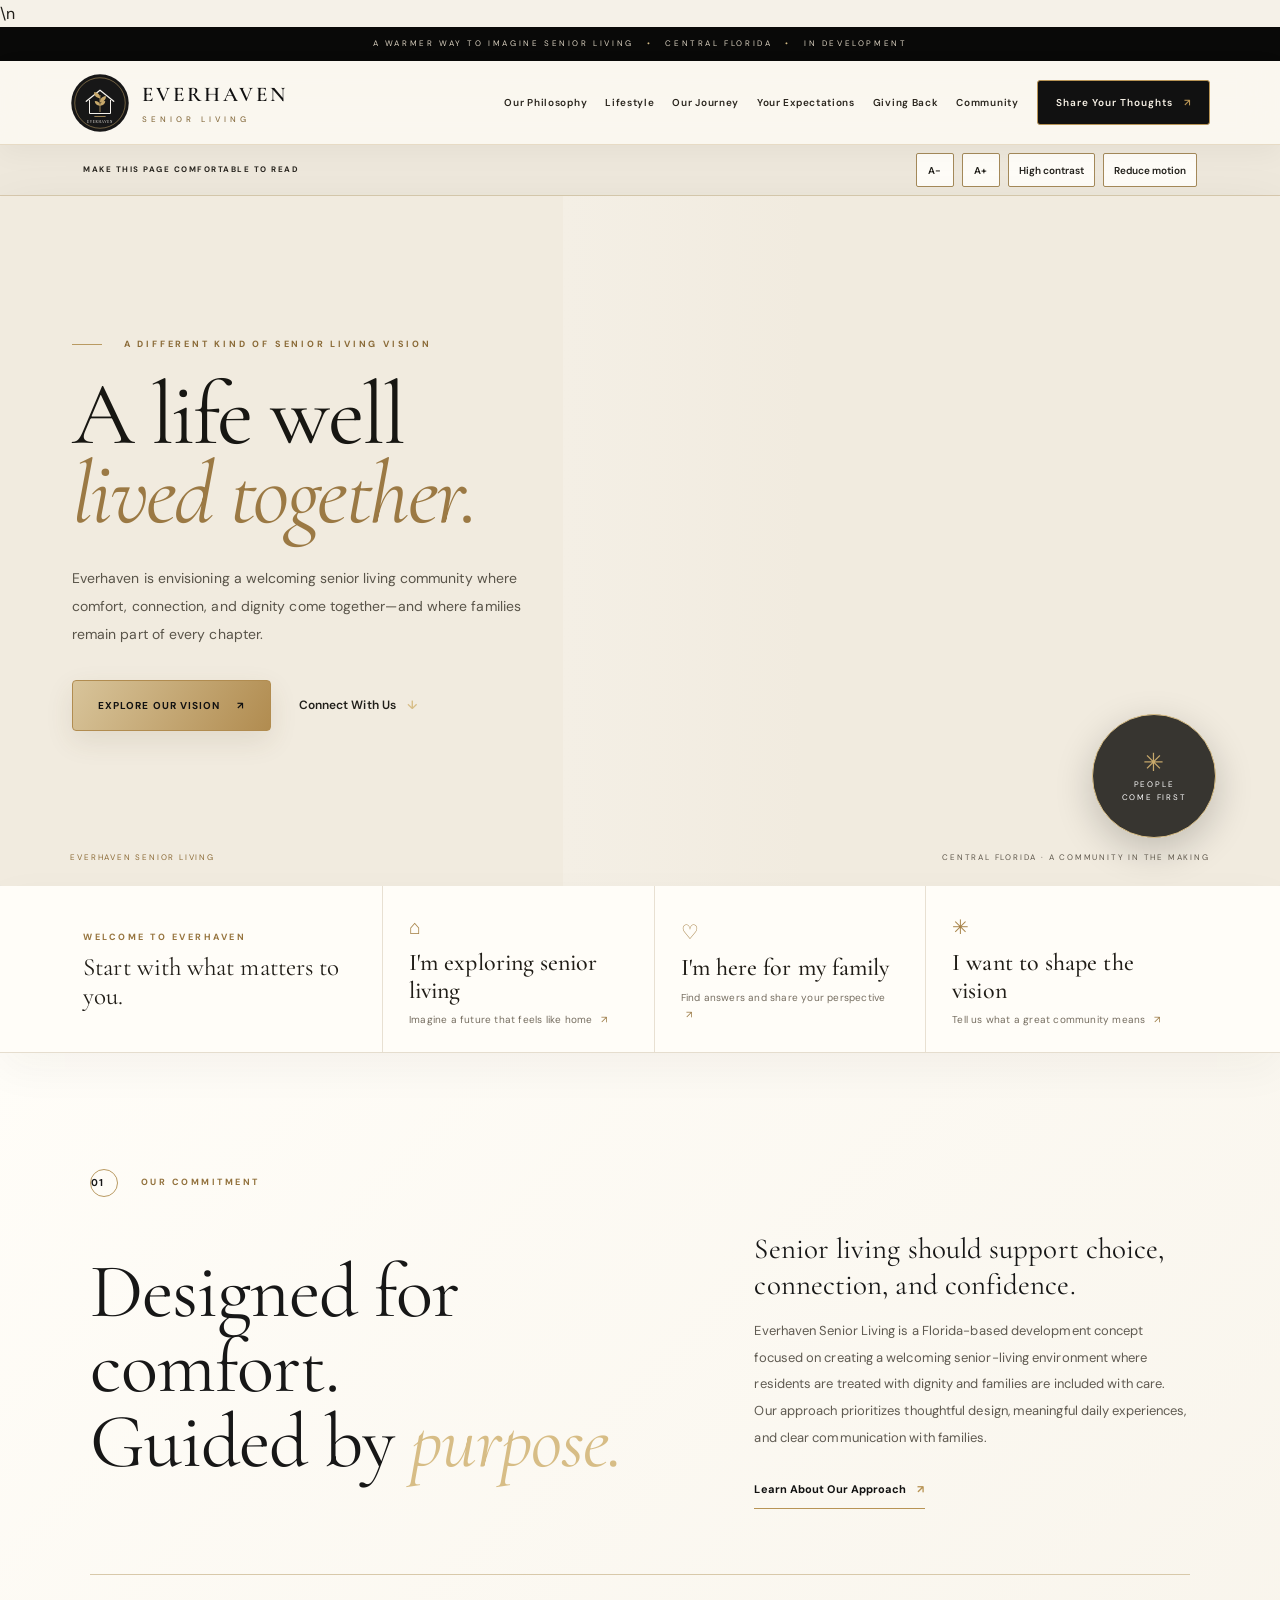
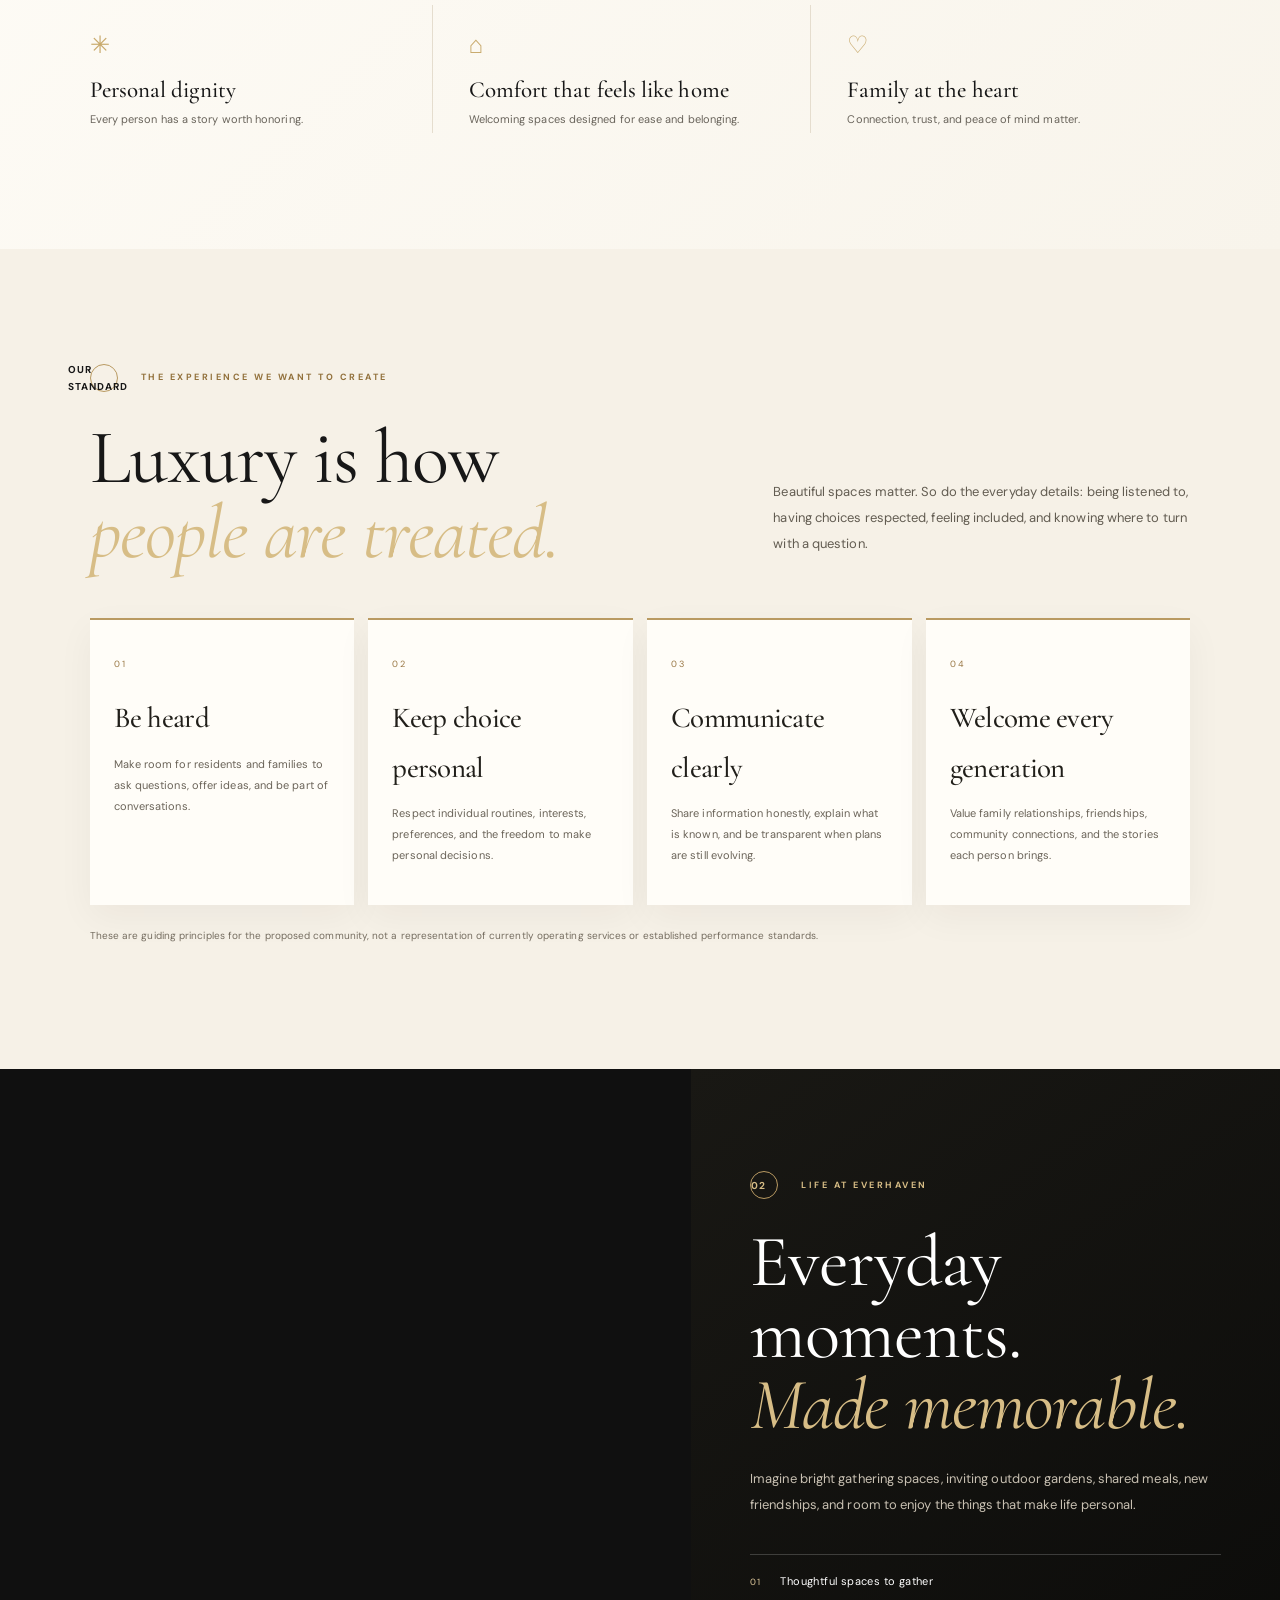
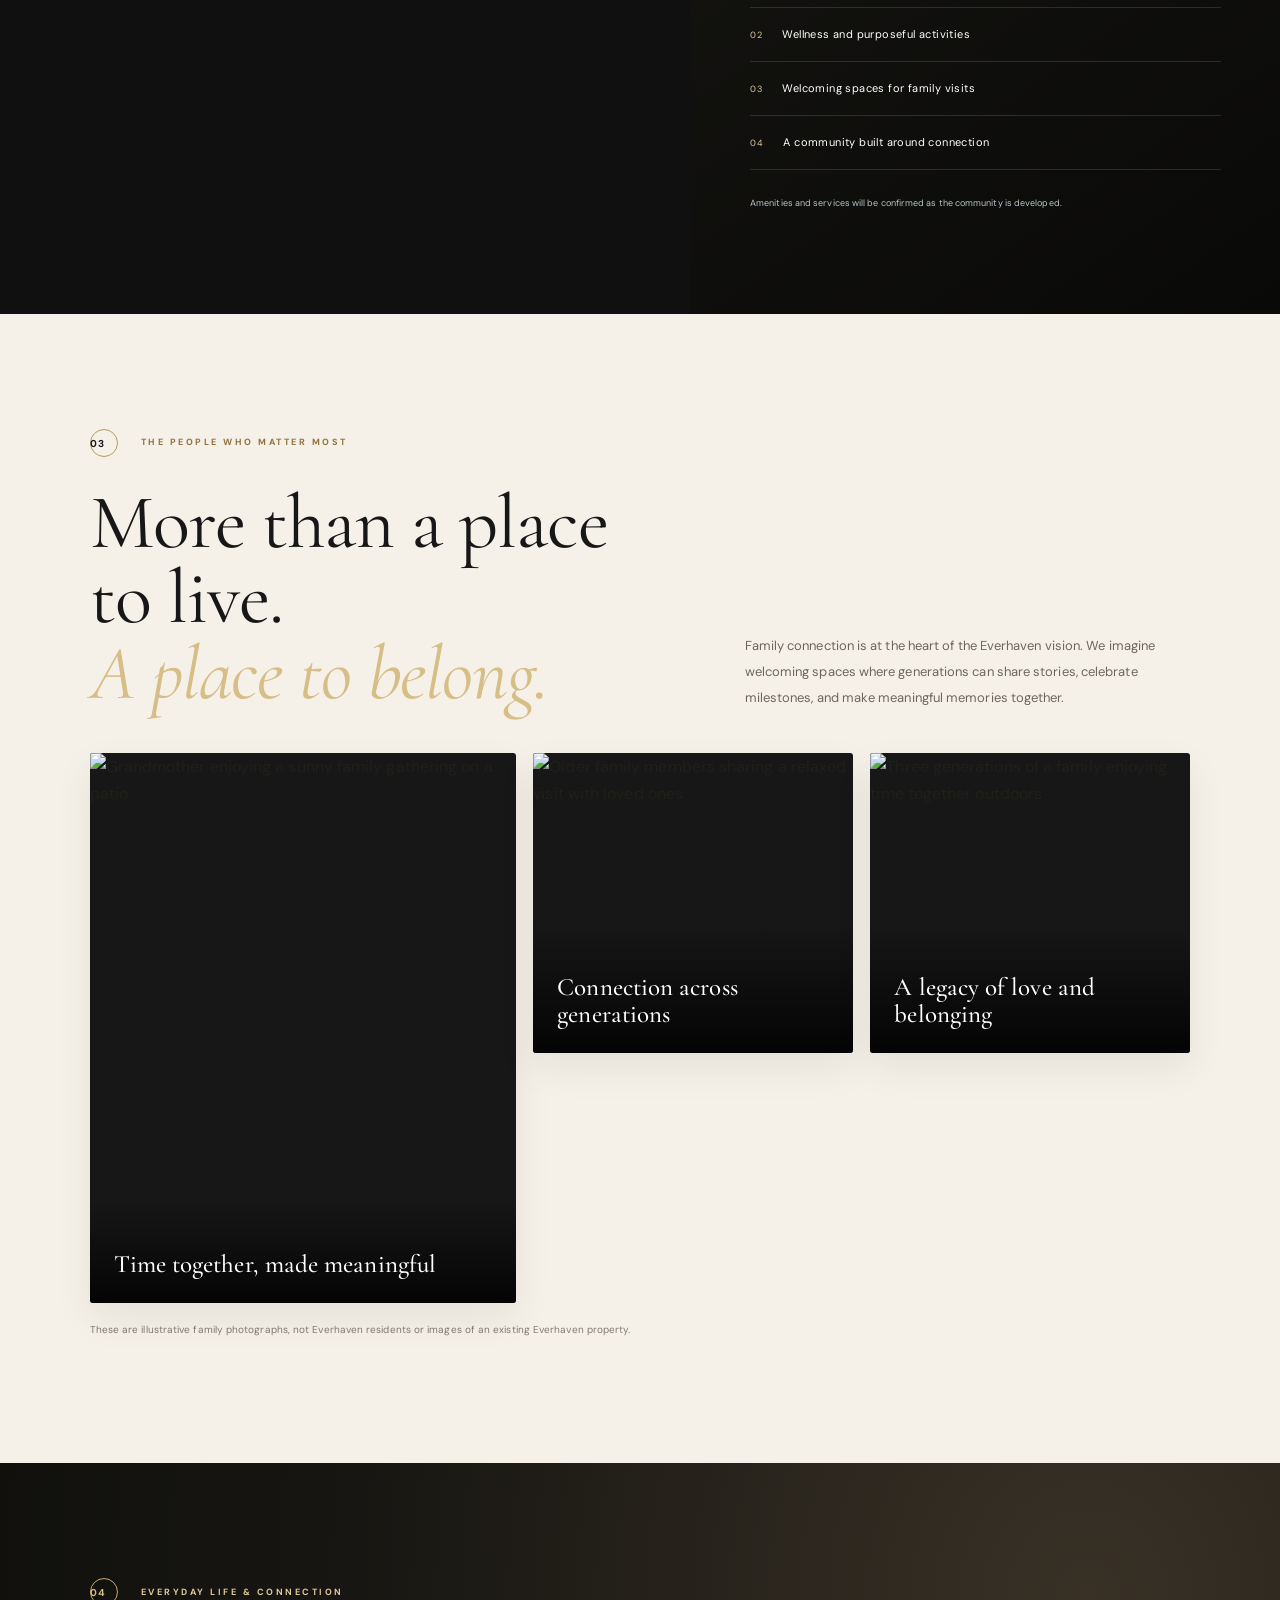
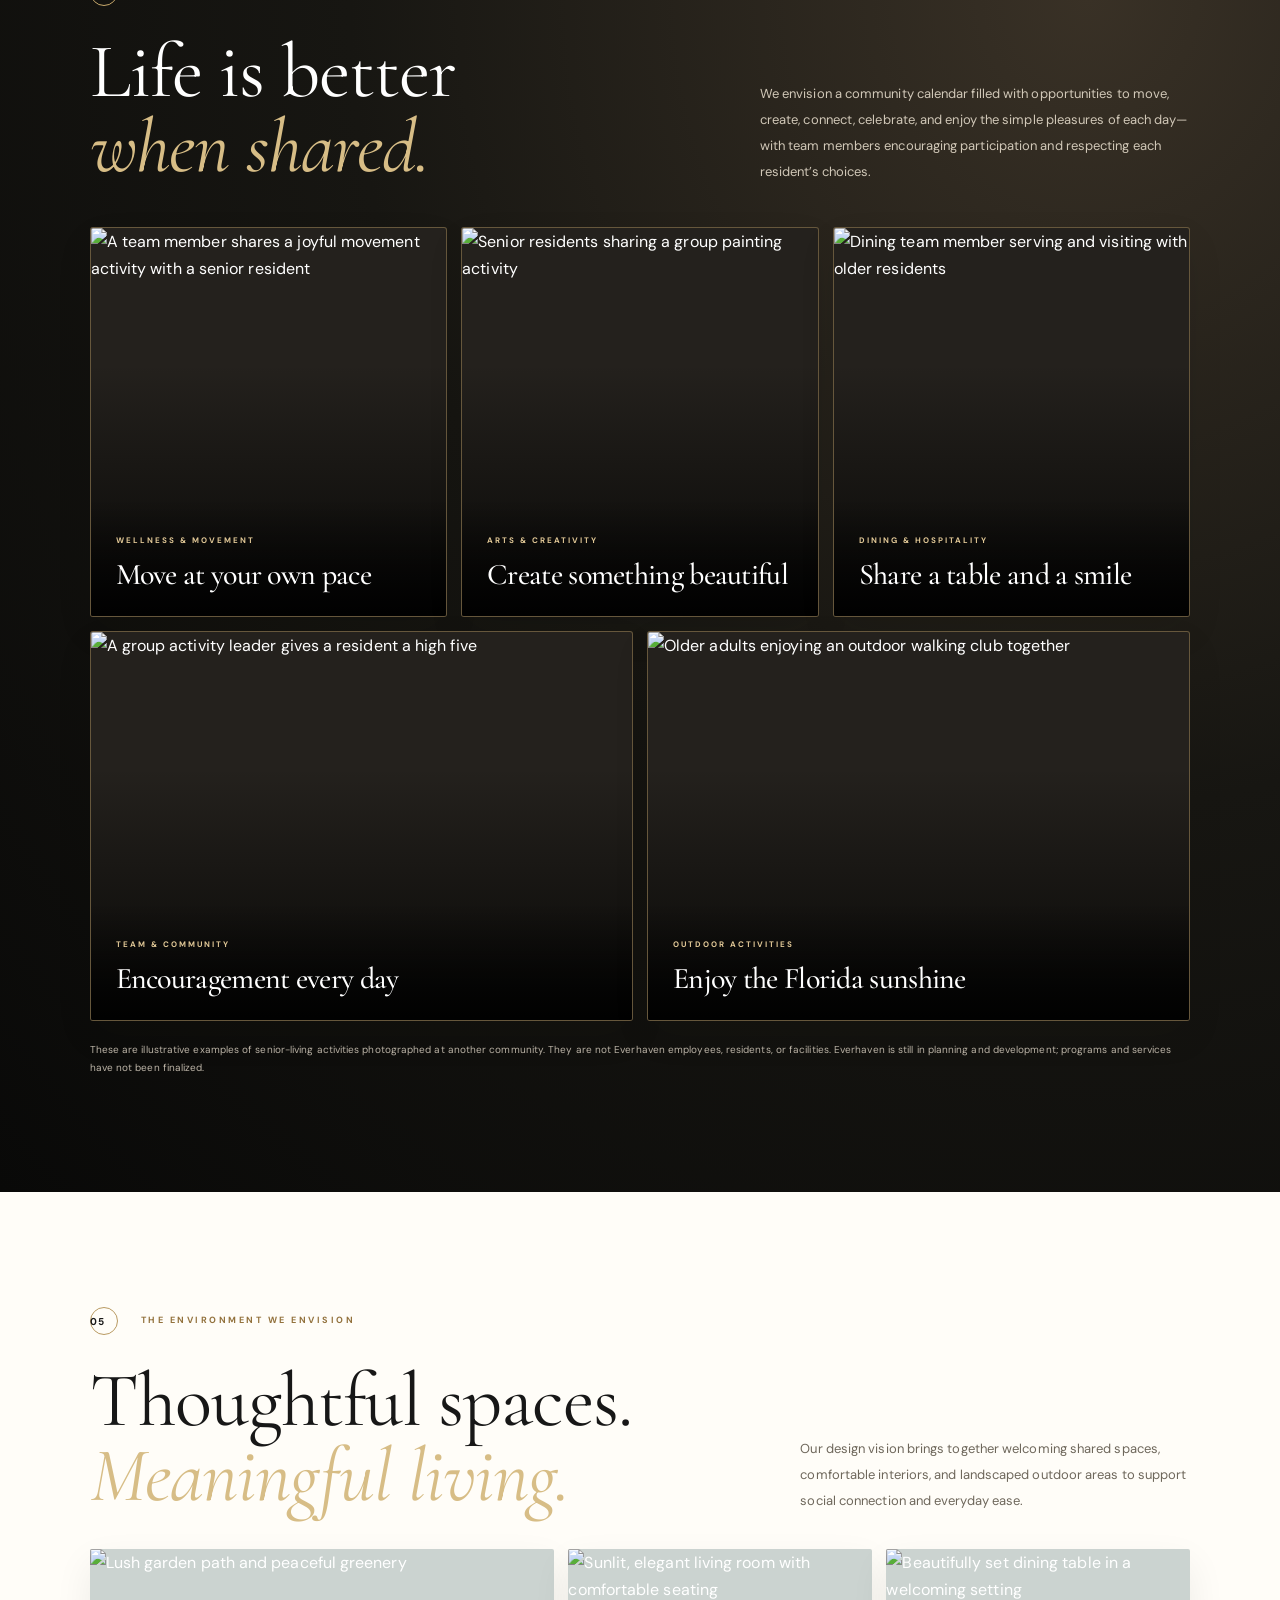
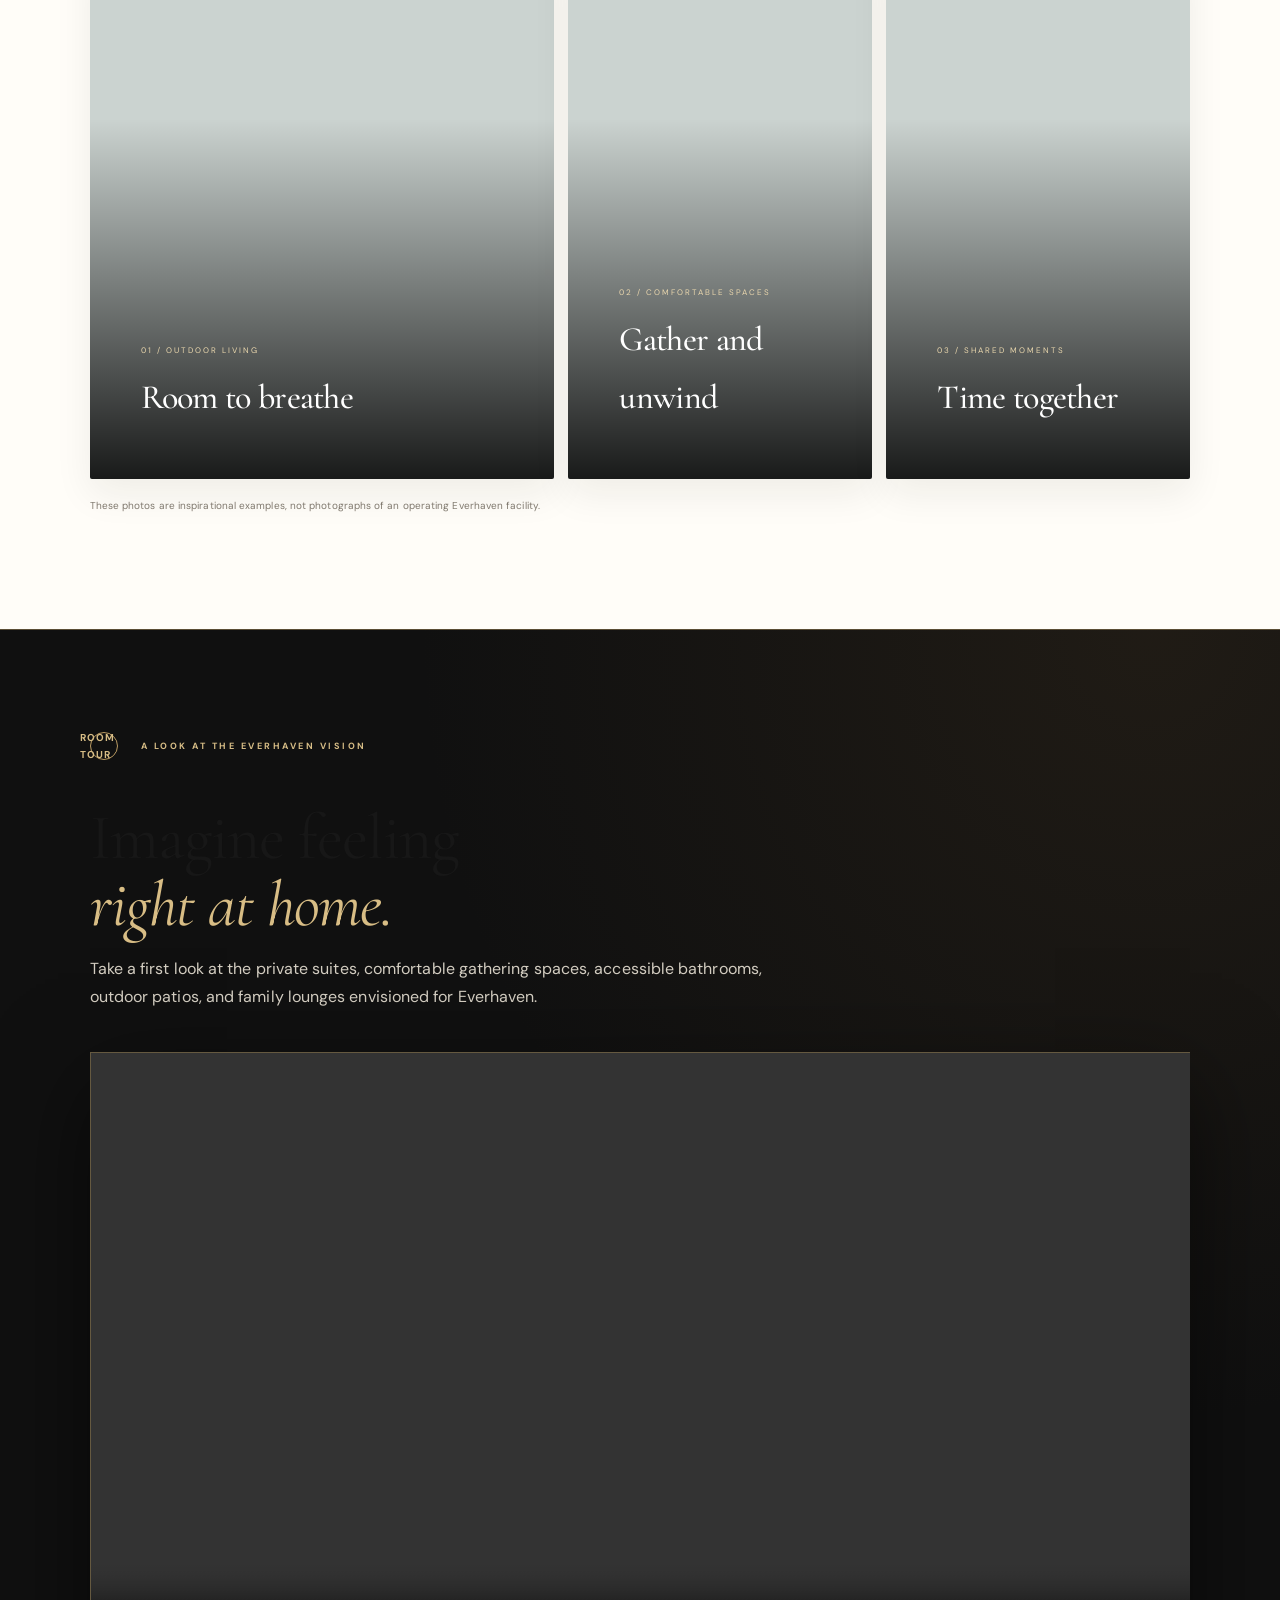
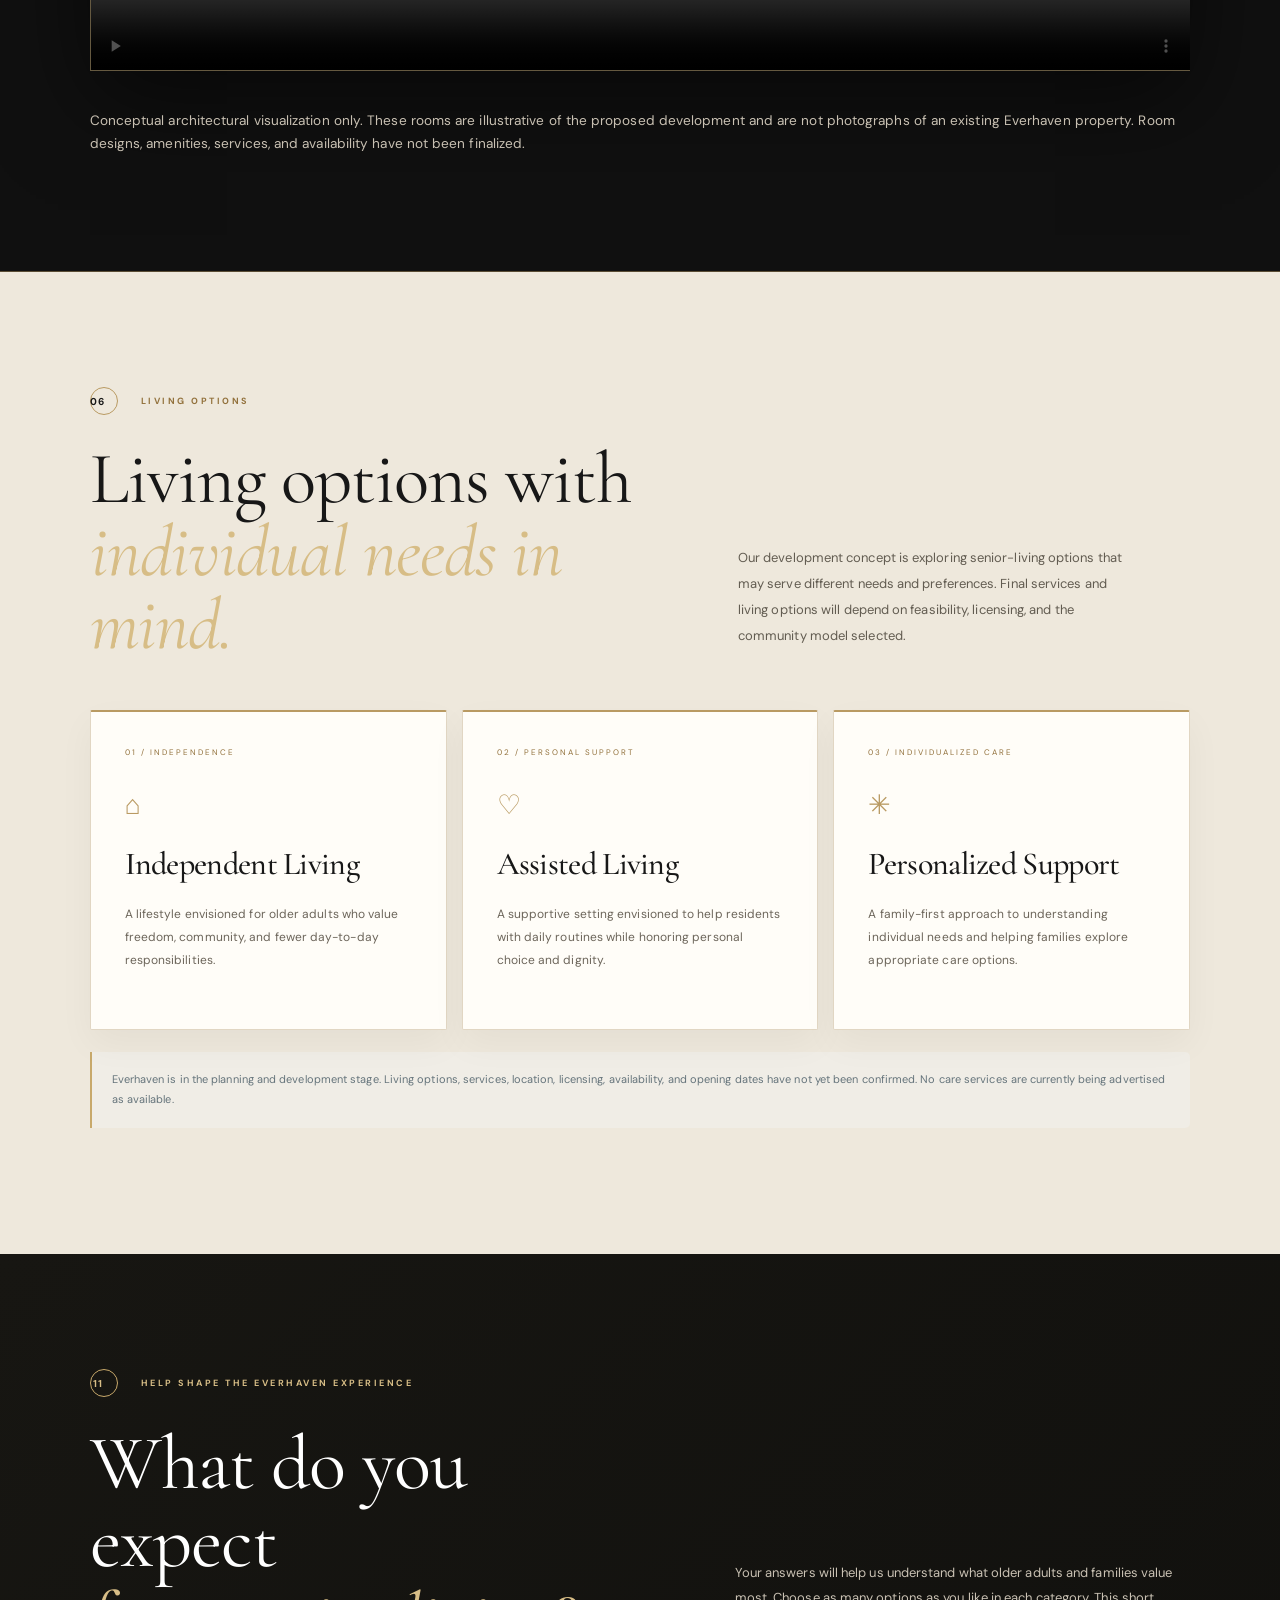
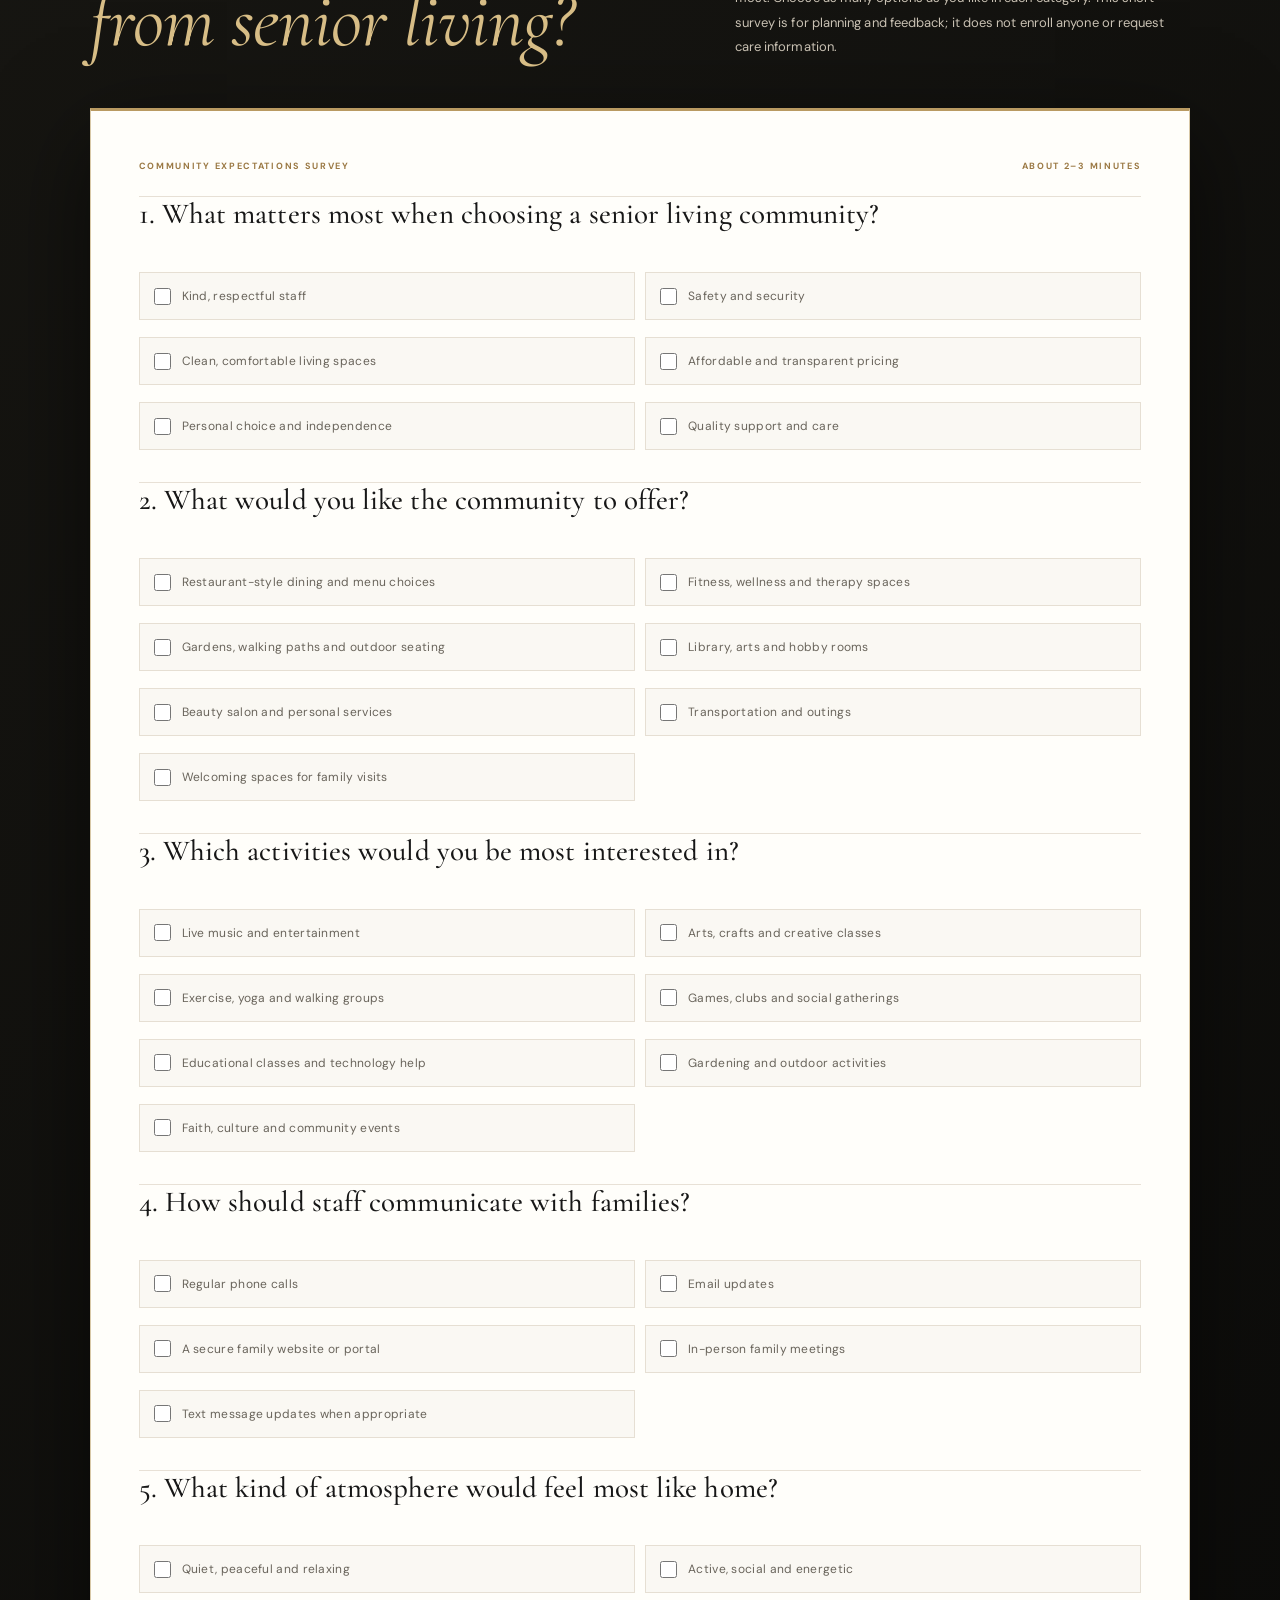
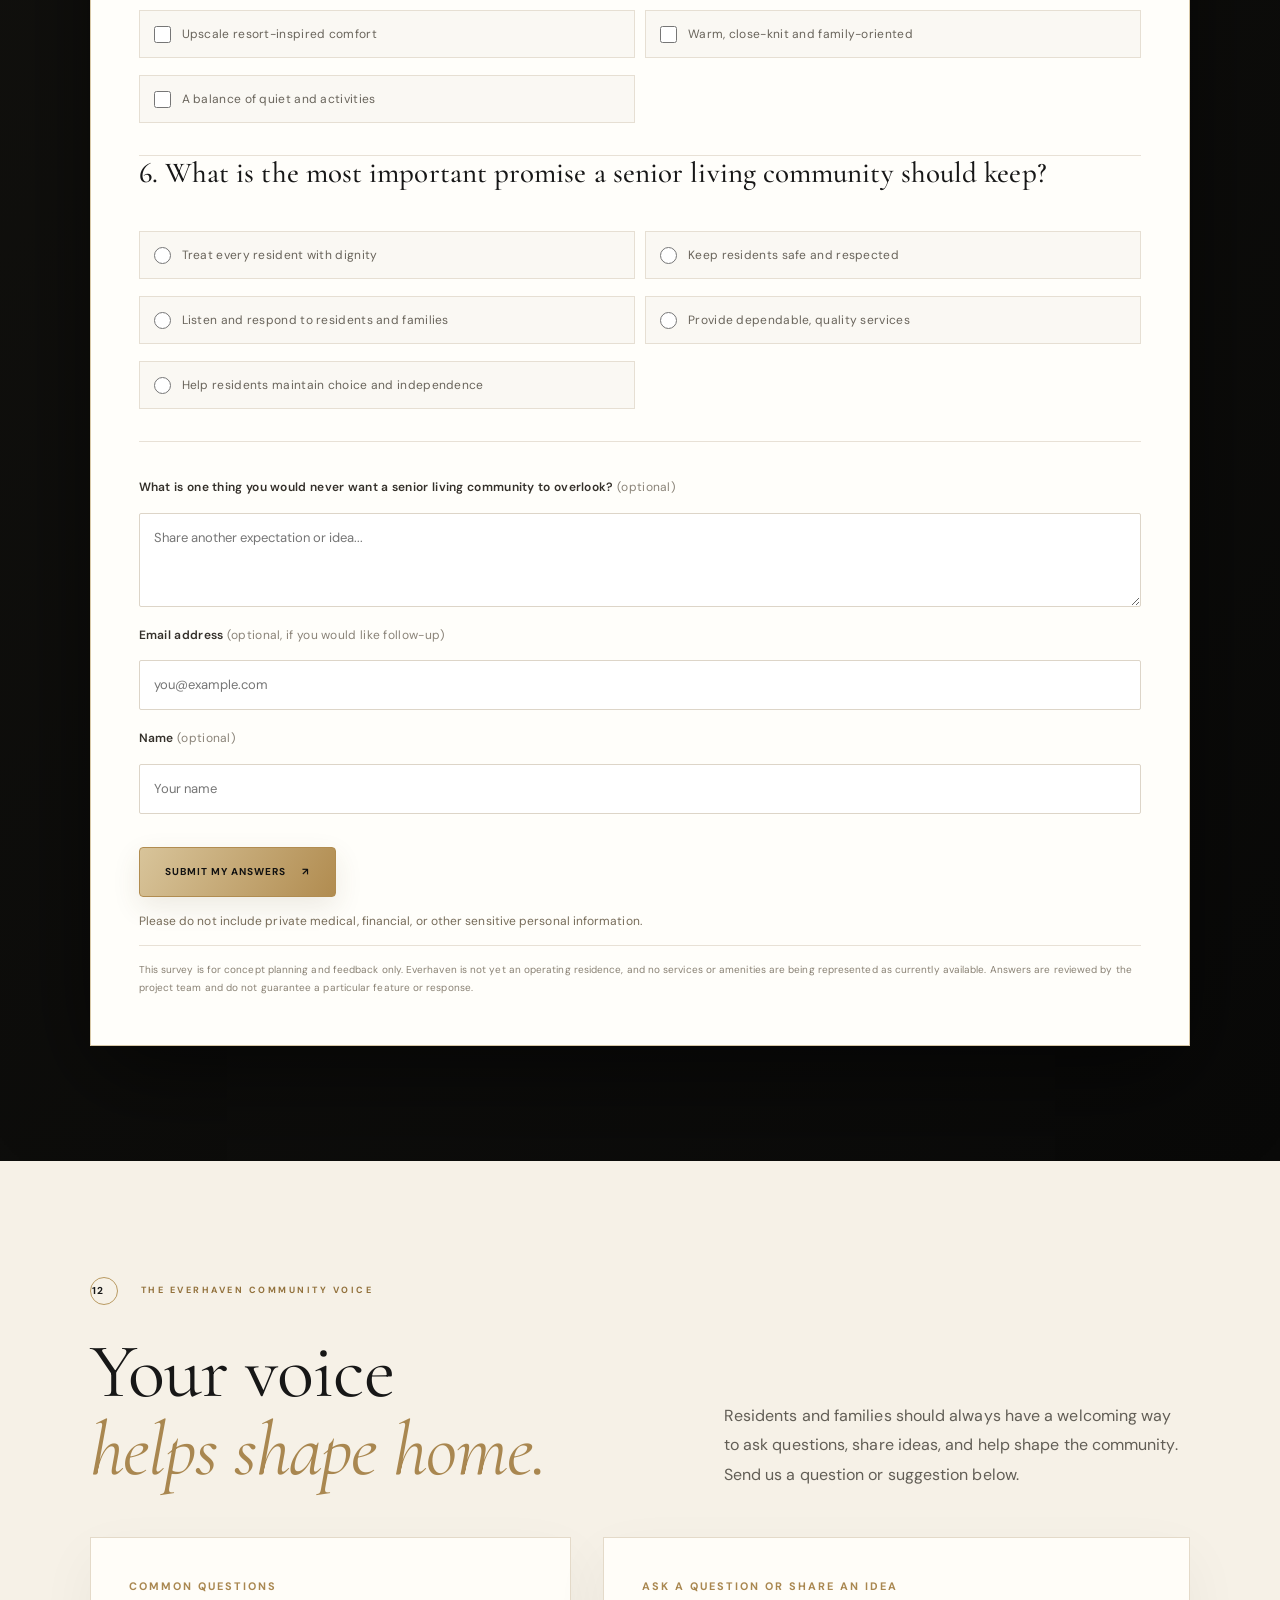
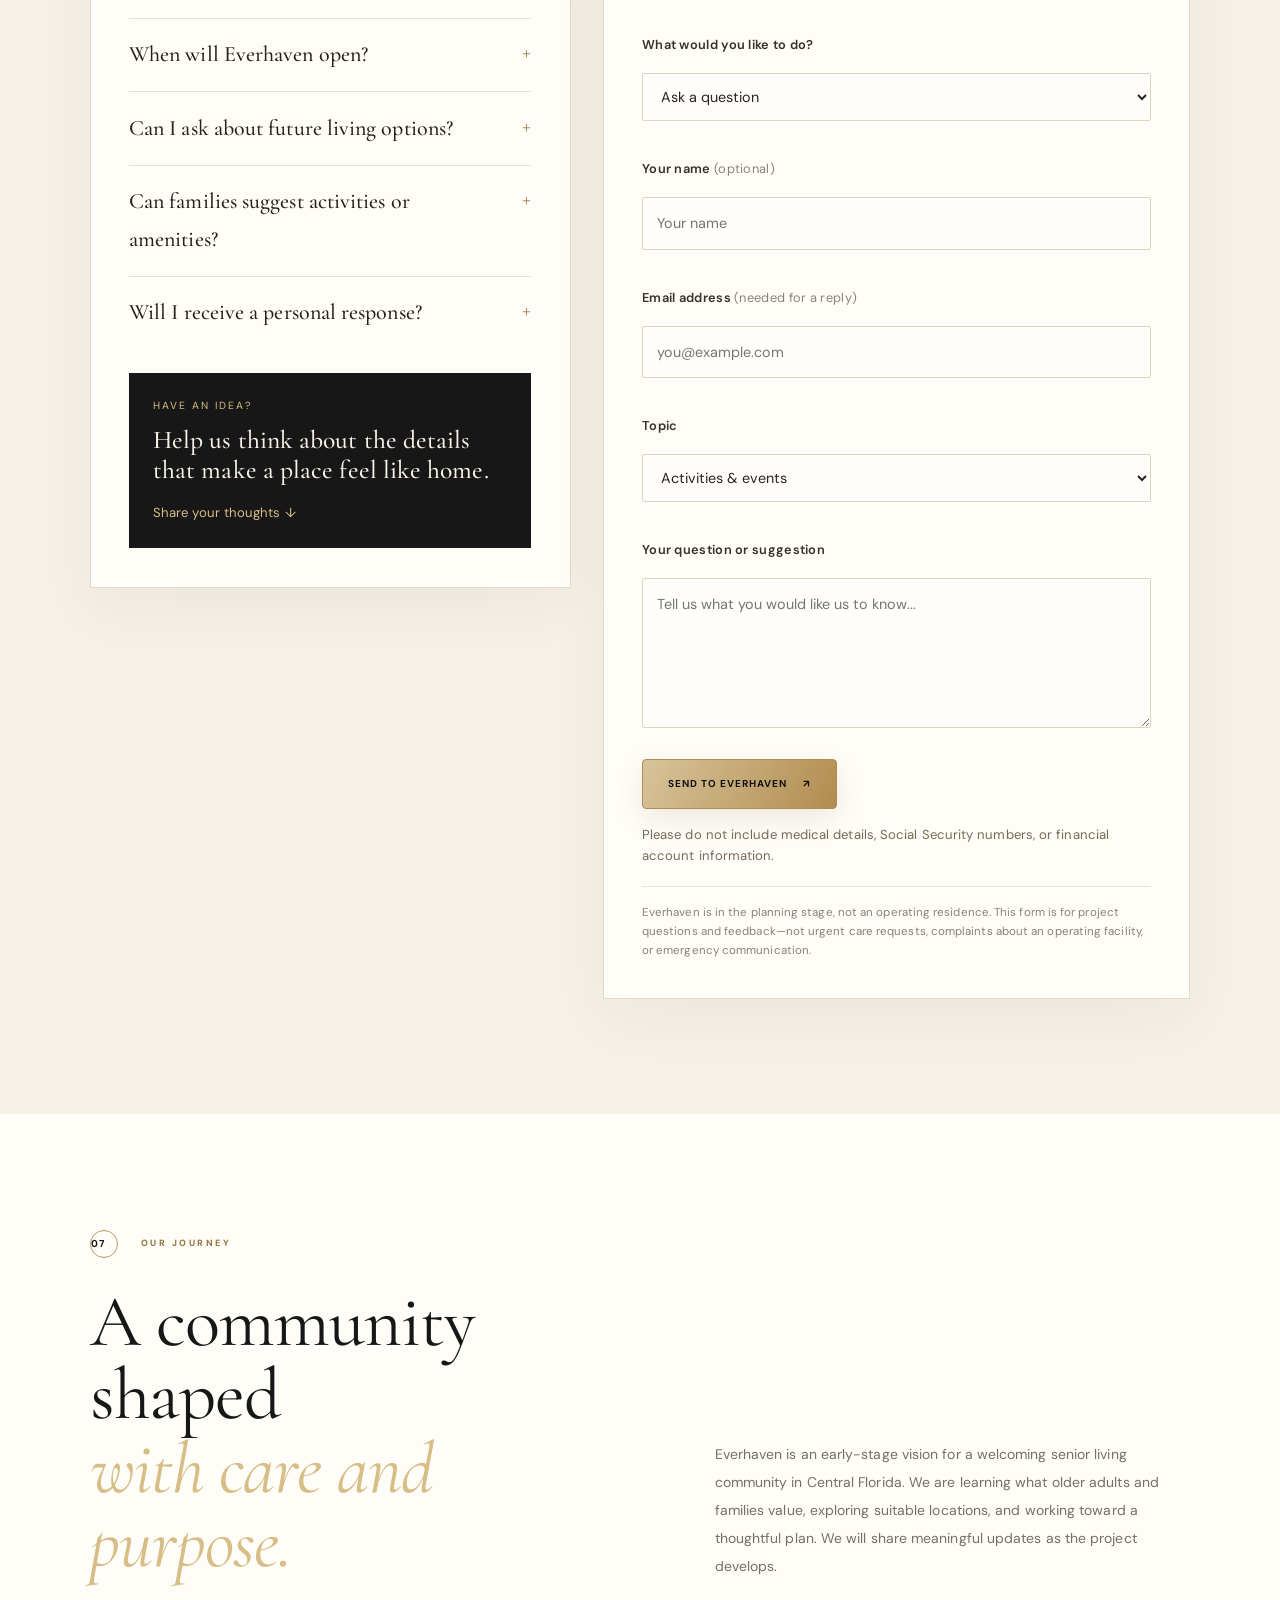
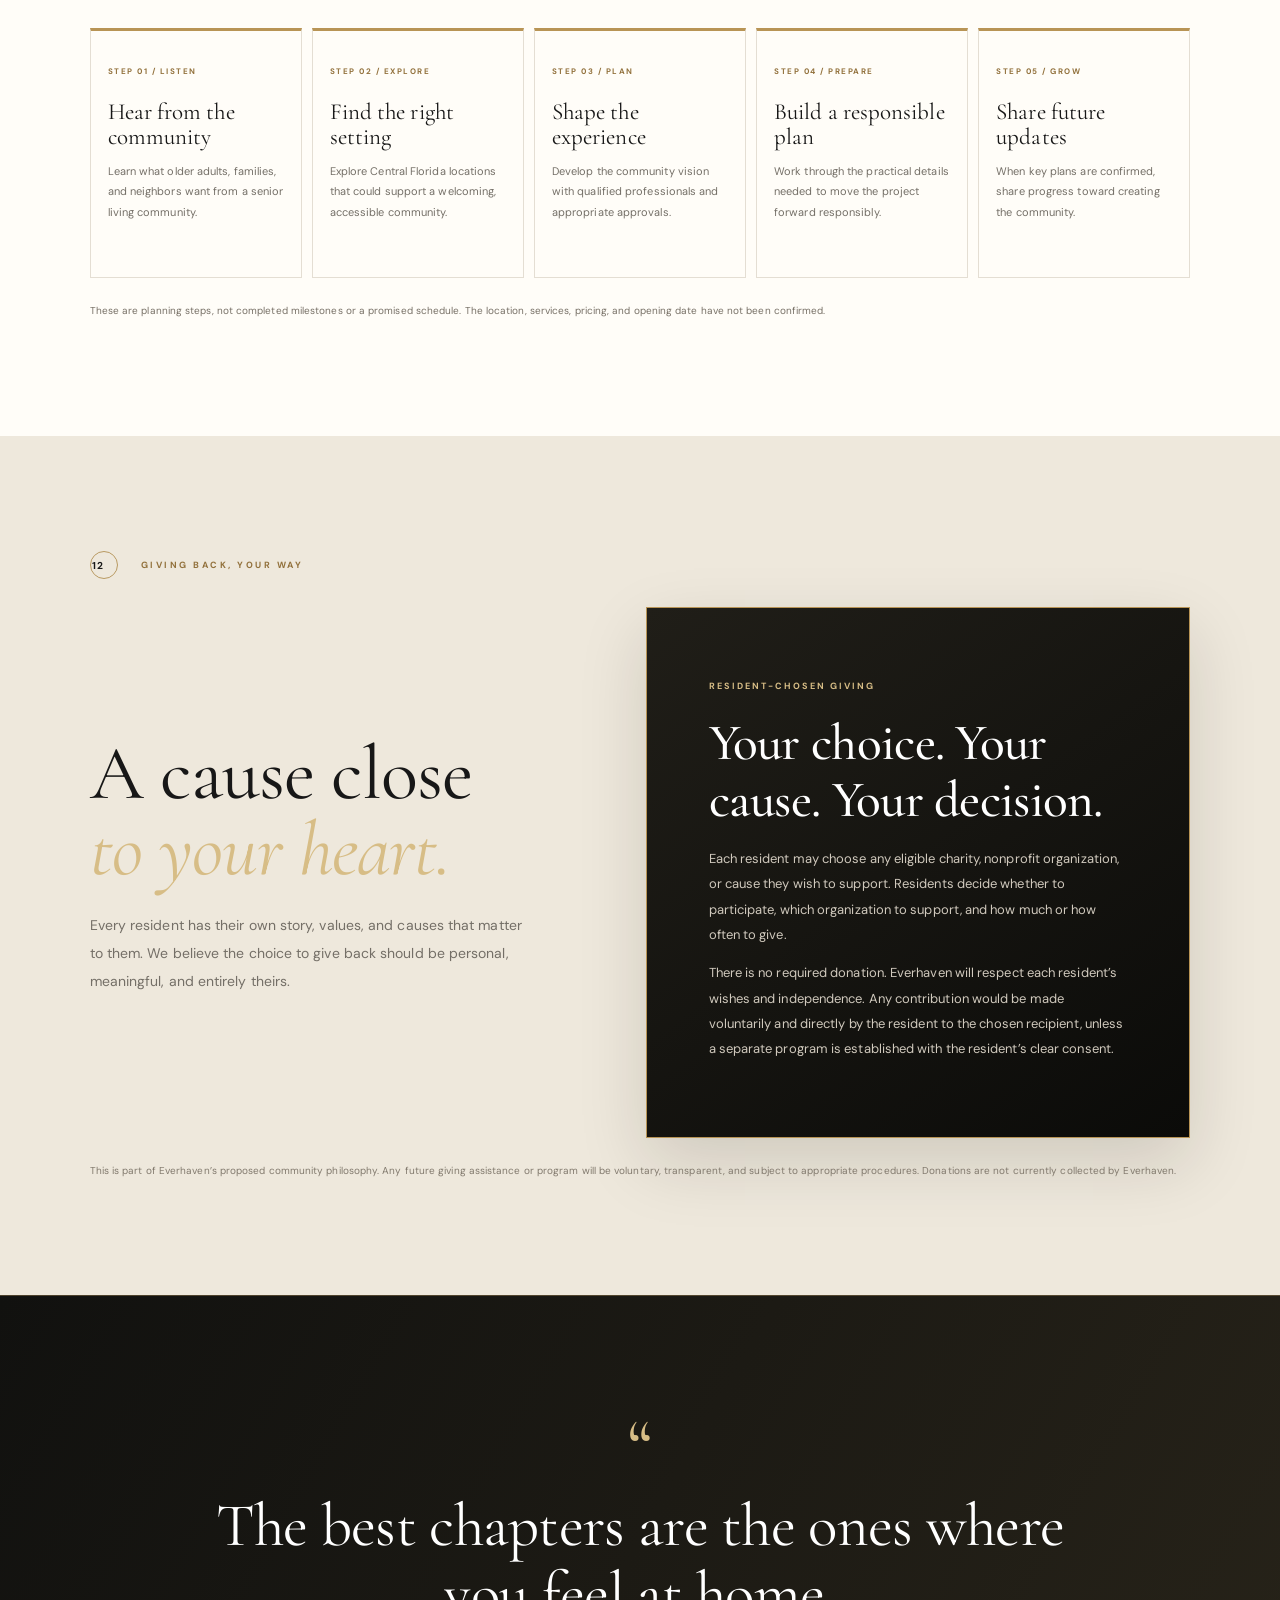
==== commit d67d573b: "Add Everhaven private family portal" ====
--- a/index.html
+++ b/index.html
@@ -175,6 +175,37 @@
   <p class="giving-note">This is part of Everhaven’s proposed community philosophy. Any future giving assistance or program will be voluntary, transparent, and subject to appropriate procedures. Donations are not currently collected by Everhaven.</p>
 </section>
 <section class="quote-band"><span class="quote-mark">“</span><blockquote>The best chapters are the ones where you feel at home.</blockquote><p>THE EVERHAVEN PROMISE</p></section>
+<section class="portal-section section" id="family-portal">
+  <div class="section-label"><span>14</span> THE EVERHAVEN FAMILY PORTAL</div>
+  <div class="portal-intro"><h2>A more personal<br><em>way to stay connected.</em></h2><p>Create a private account to send a message to the Everhaven project team and view replies. This early-stage portal is for project communication only—not care coordination, medical records, or emergency support.</p></div>
+  <div class="portal-card">
+    <div class="portal-auth" id="portalAuth">
+      <div class="portal-kicker">YOUR PRIVATE ACCOUNT</div>
+      <div class="portal-tabs"><button type="button" class="portal-tab active" id="portalLoginTab">Sign in</button><button type="button" class="portal-tab" id="portalSignupTab">Create account</button></div>
+      <form id="portalAuthForm">
+        <label for="portalName" id="portalNameLabel" hidden>Your name</label><input id="portalName" maxlength="120" autocomplete="name" placeholder="Your name" hidden>
+        <label for="portalType" id="portalTypeLabel" hidden>Account type</label><select id="portalType" hidden><option value="family">Family member</option><option value="resident">Future resident</option></select>
+        <label for="portalEmail">Email address</label><input id="portalEmail" type="email" autocomplete="email" required placeholder="you@example.com">
+        <label for="portalPassword">Password</label><input id="portalPassword" type="password" autocomplete="current-password" minlength="8" required placeholder="At least 8 characters">
+        <button class="button button-gold submit-button" type="submit" id="portalAuthButton">Sign in securely ↗</button>
+        <button type="button" class="portal-text-button" id="portalForgot">Forgot password?</button>
+      </form>
+      <p class="portal-status" id="portalAuthStatus" aria-live="polite">Use your email to create an account or sign in.</p>
+    </div>
+    <div id="portalWorkspace" hidden>
+      <div class="portal-workspace-head"><div><div class="portal-kicker">SIGNED-IN ACCOUNT</div><h3 id="portalWelcome">Welcome</h3><p id="portalAccountEmail"></p></div><button type="button" id="portalSignOut" class="portal-text-button">Sign out</button></div>
+      <form id="portalMessageForm" class="portal-message-form">
+        <div class="portal-kicker">PRIVATE MESSAGE TO EVERHAVEN</div>
+        <label for="portalSubject">Subject</label><input id="portalSubject" maxlength="160" required placeholder="What would you like to discuss?">
+        <label for="portalBody">Your message</label><textarea id="portalBody" rows="4" maxlength="5000" required placeholder="Write your question or message..."></textarea>
+        <button class="button button-gold submit-button" type="submit">Send private message ↗</button>
+      </form>
+      <div class="portal-inbox"><div class="portal-kicker">YOUR CONVERSATION</div><div id="portalMessages" aria-live="polite">Sign in to view messages.</div></div>
+      <p class="portal-status" id="portalWorkspaceStatus" aria-live="polite">Messages are visible only to the account holder and the intended Everhaven recipient.</p>
+    </div>
+  </div>
+  <p class="portal-disclaimer">Account creation may require email confirmation. Please do not submit health information, financial details, passwords, or urgent requests. The portal is an early planning-stage communication feature and is not monitored as an operating senior-care service.</p>
+</section>
 <section class="contact section" id="contact"><div class="contact-card"><div><div class="section-label light"><span>13</span> A COMMUNITY CONVERSATION</div><h2>Your voice<br><em>matters here.</em></h2><p>Whether you are an older adult, family member, caregiver, neighbor, or someone interested in our community vision, we would love to hear from you. Everhaven is currently in the planning stage and is not accepting residents.</p><p class="contact-note">We are preparing the next steps for Everhaven Senior Living in Florida. Specific location, opening date, pricing, and availability are not yet confirmed.</p></div><form id="contactForm"><label for="name">Your name</label><input id="name" name="name" autocomplete="name" required placeholder="Full name"><label for="email">Email address</label><input id="email" name="email" type="email" autocomplete="email" required placeholder="you@example.com"><label for="interest">I’m interested in</label><select id="interest" name="interest"><option value="future_community_interest">Future community updates</option><option value="family_information">Information for myself or a family member</option><option value="community_feedback">Share an idea or suggestion</option><option value="careers_interest">Future employment interest</option><option value="general">General question or other inquiry</option></select><label for="phone">Phone number (optional)</label><input id="phone" name="phone" type="tel" autocomplete="tel" maxlength="40" placeholder="Best contact number"><label for="message">What would you like us to know? <span>(optional)</span></label><textarea id="message" name="message" rows="3" placeholder="Share a question, idea, or what you hope to see at Everhaven..."></textarea><button class="button button-gold submit-button" type="submit">Send my message <span>↗</span></button><p id="formMessage" class="form-message" aria-live="polite">Your inquiry is securely recorded for review. Do not include medical details, Social Security numbers, or financial account information.</p></form></div></section>
 </main>
 <div class="site-disclaimer"><strong>Important development notice:</strong> Everhaven Senior Living is a proposed community in the planning and development stage. No facility is currently represented as open. Location, licensing, care services, pricing, amenities, and opening dates are not yet confirmed. Website photos and room-tour imagery are illustrative and do not depict an existing Everhaven property.</div>\n<footer class="site-footer"><a class="brand footer-brand" href="#home"><img class="brand-logo" src="logo.svg" alt="Everhaven Senior Living logo"><span class="brand-name">EVERHAVEN<small>SENIOR LIVING</small></span></a><p>Where Comfort, Care, and Community Come Home.</p><a href="#home" class="back-top">BACK TO TOP ↑</a><small class="copyright">© <span id="year"></span> Everhaven Senior Living. All rights reserved.</small></footer>
--- a/styles.css
+++ b/styles.css
@@ -871,3 +871,27 @@
  .family-grid img,.activities-grid img,.photo-card img,.option-cards article{transition:none}
  .family-grid figure:hover img,.activities-grid article:hover img,.photo-card:hover img,.option-cards article:hover{transform:none}
 }
+
+/* ACCESSIBILITY + RESIDENT-FIRST EDITORIAL SECTION */
+.accessibility-bar{display:flex;align-items:center;justify-content:flex-end;gap:8px;padding:8px 6.5%;background:#eee8dc;border-bottom:1px solid #d8c9ae;color:#28251f;font-size:10px;letter-spacing:.6px}
+.accessibility-bar span{margin-right:auto;font-size:8px;font-weight:700;letter-spacing:1.5px}
+.accessibility-bar button{border:1px solid #a58a5a;background:#fffdf8;color:#211f1a;border-radius:2px;min-width:38px;min-height:34px;padding:6px 10px;font:600 10px 'DM Sans',sans-serif;cursor:pointer}
+.accessibility-bar button:focus-visible,a:focus-visible,input:focus-visible,select:focus-visible,textarea:focus-visible,summary:focus-visible{outline:3px solid #a77e36;outline-offset:3px}
+body.large-text{font-size:112%}body.large-text p,body.large-text label,body.large-text input,body.large-text select,body.large-text textarea{font-size:1.12em!important}
+body.high-contrast{--haven-ink:#000;--haven-ivory:#fff;--haven-paper:#fff;background:#fff;color:#000}
+body.high-contrast p,body.high-contrast small,body.high-contrast label{color:#111!important}
+body.reduce-motion *,body.reduce-motion *:before,body.reduce-motion *:after{scroll-behavior:auto!important;animation:none!important;transition:none!important}
+.principles-band{background:#f6f1e7}
+.principles-heading{display:grid;grid-template-columns:1fr .7fr;gap:8%;align-items:end;margin-bottom:48px}
+.principles-heading h2{font-size:clamp(50px,6vw,78px);line-height:.98}
+.principles-heading>p{font-size:13px;line-height:2;color:#625c51}
+.principles-grid{display:grid;grid-template-columns:repeat(4,1fr);gap:14px}
+.principles-grid article{background:#fffdf8;padding:28px 24px;border-top:2px solid #b99a62;box-shadow:0 12px 35px #211a100c}
+.principles-grid article>span{font-size:9px;letter-spacing:2px;color:#997744}
+.principles-grid h3{font-family:var(--haven-serif);font-size:29px;font-weight:500;margin:18px 0 8px}
+.principles-grid p{font-size:11px;line-height:1.9;color:#6b6459}
+.principles-note{font-size:10px;color:#756d60;margin-top:22px}
+.site-disclaimer{padding:22px 7%;background:#e8e0d2;color:#39352e;font-size:10px;line-height:1.8}
+.site-disclaimer strong{letter-spacing:.5px}
+@media(max-width:760px){.accessibility-bar{padding:8px 5%;gap:5px;flex-wrap:wrap}.accessibility-bar span{width:100%;margin-bottom:3px}.accessibility-bar button{flex:1}.principles-heading{grid-template-columns:1fr;gap:14px}.principles-grid{grid-template-columns:1fr 1fr}.site-disclaimer{padding:20px 7%}}
+@media(max-width:440px){.principles-grid{grid-template-columns:1fr}}
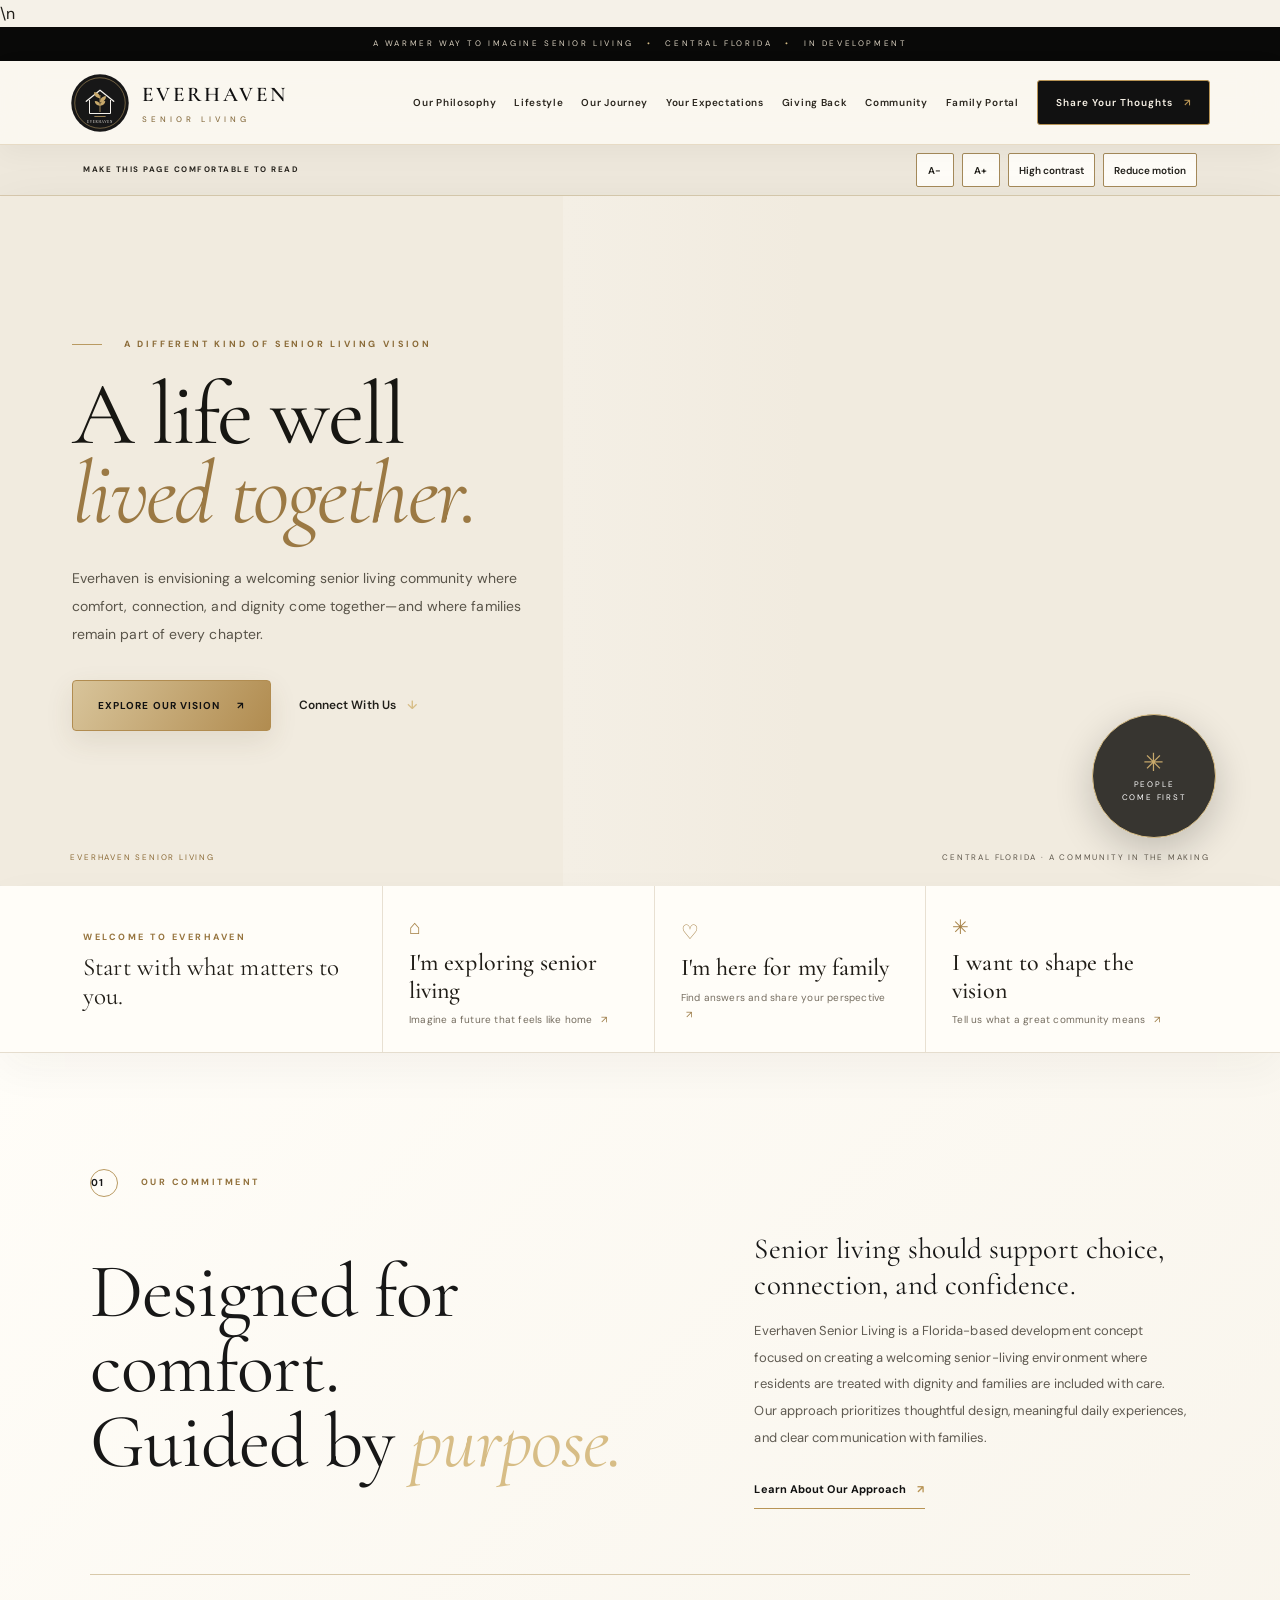
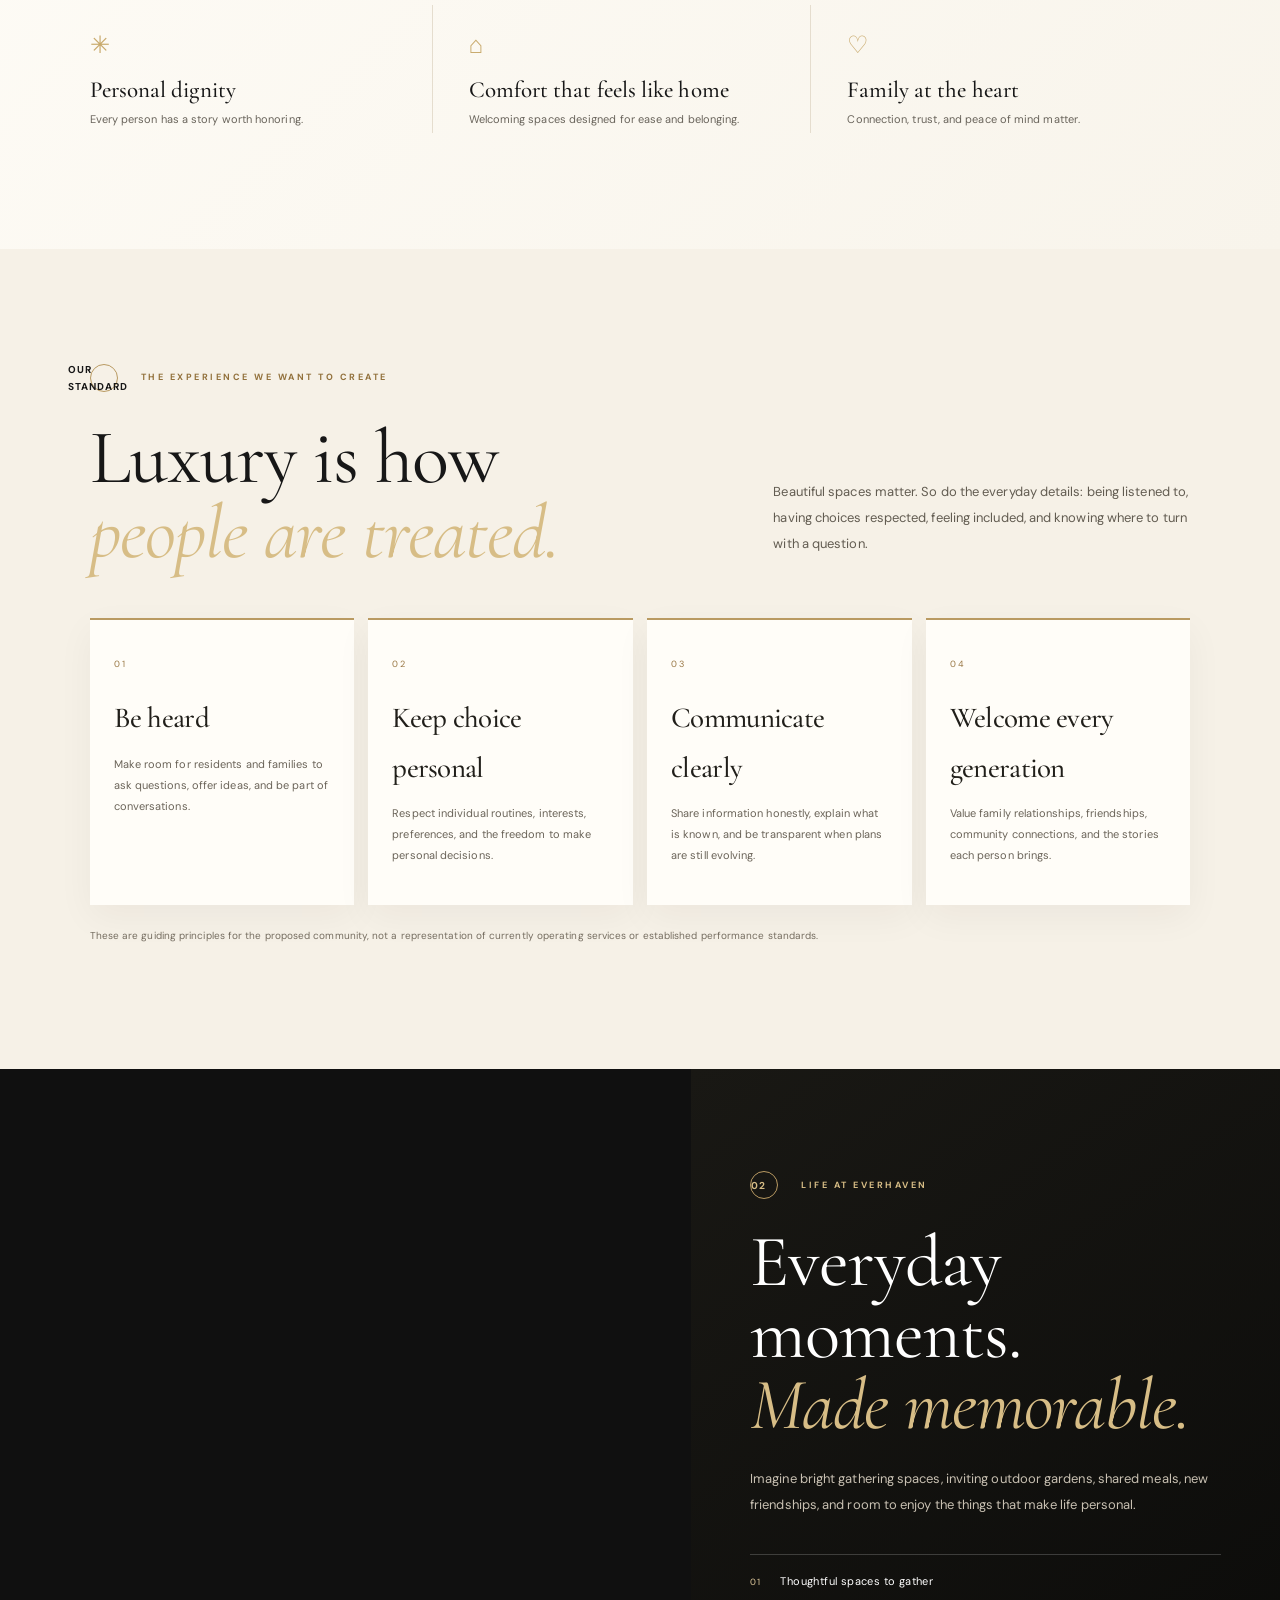
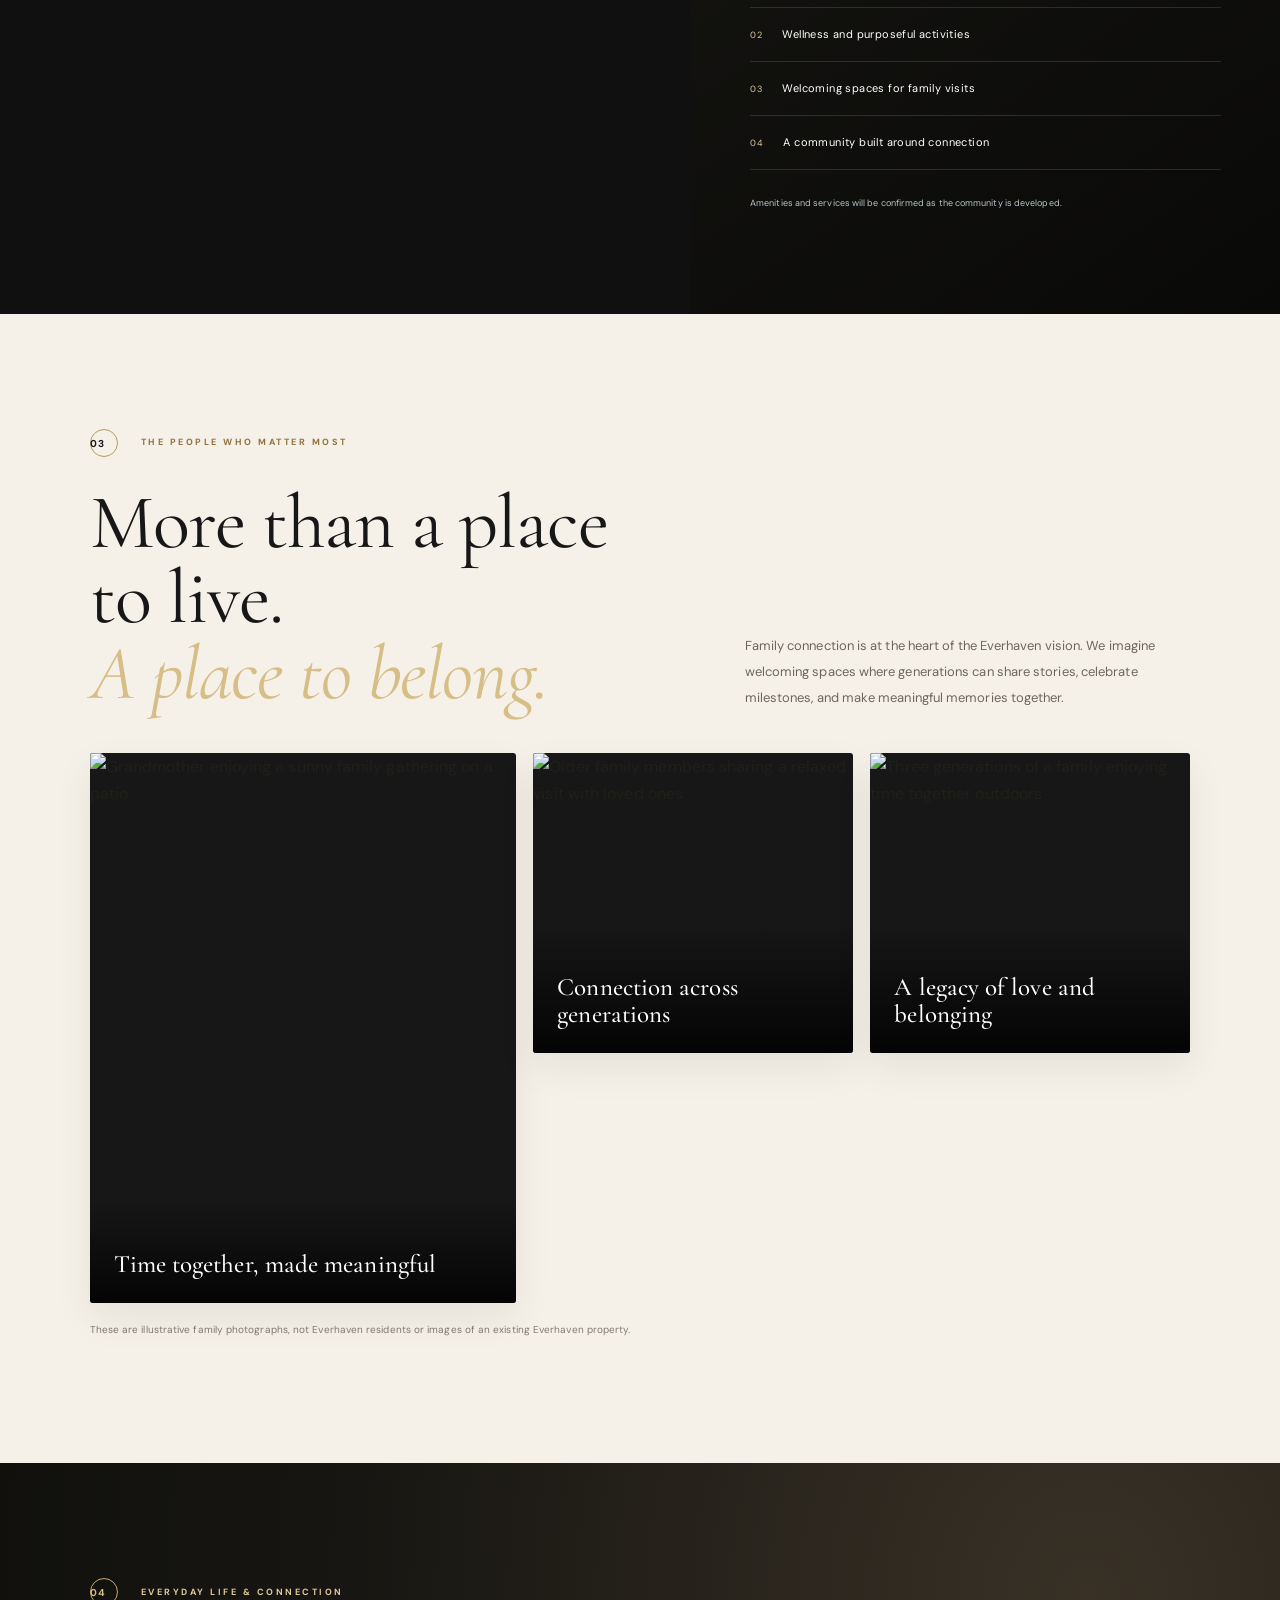
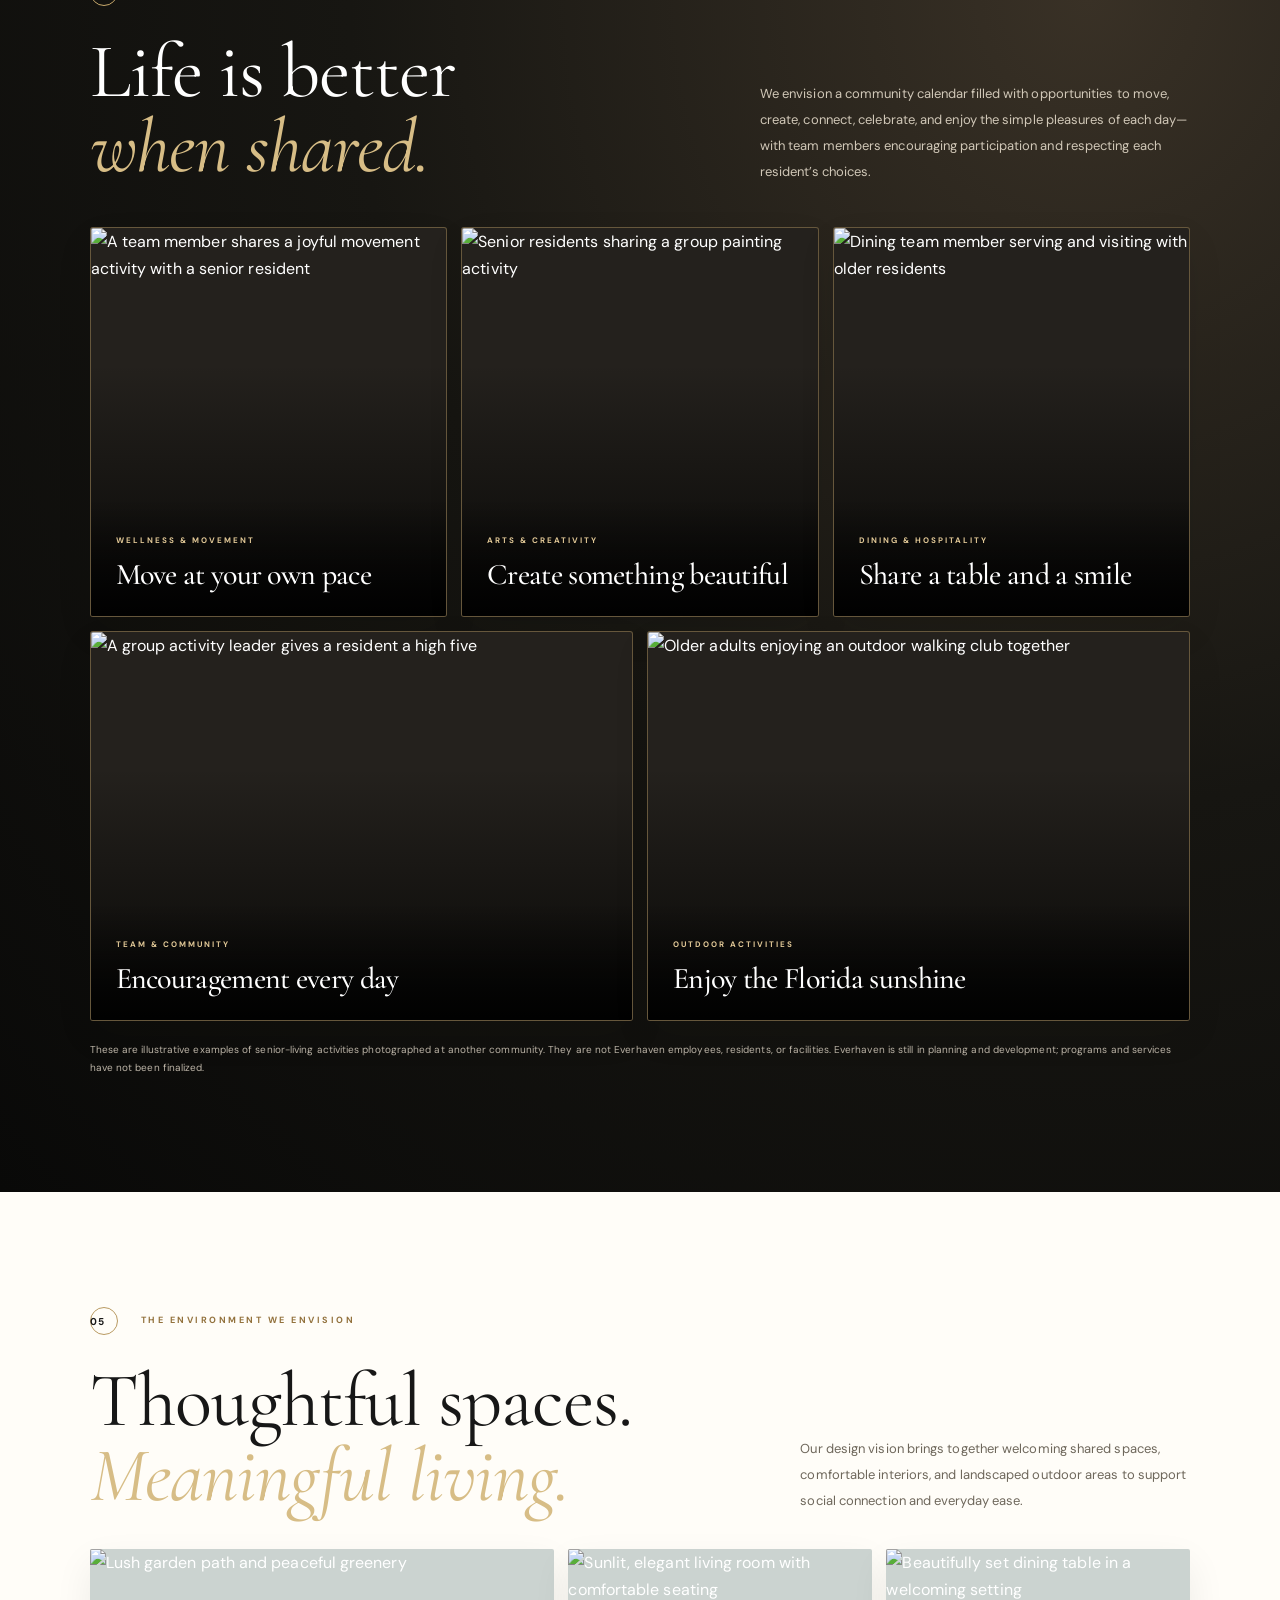
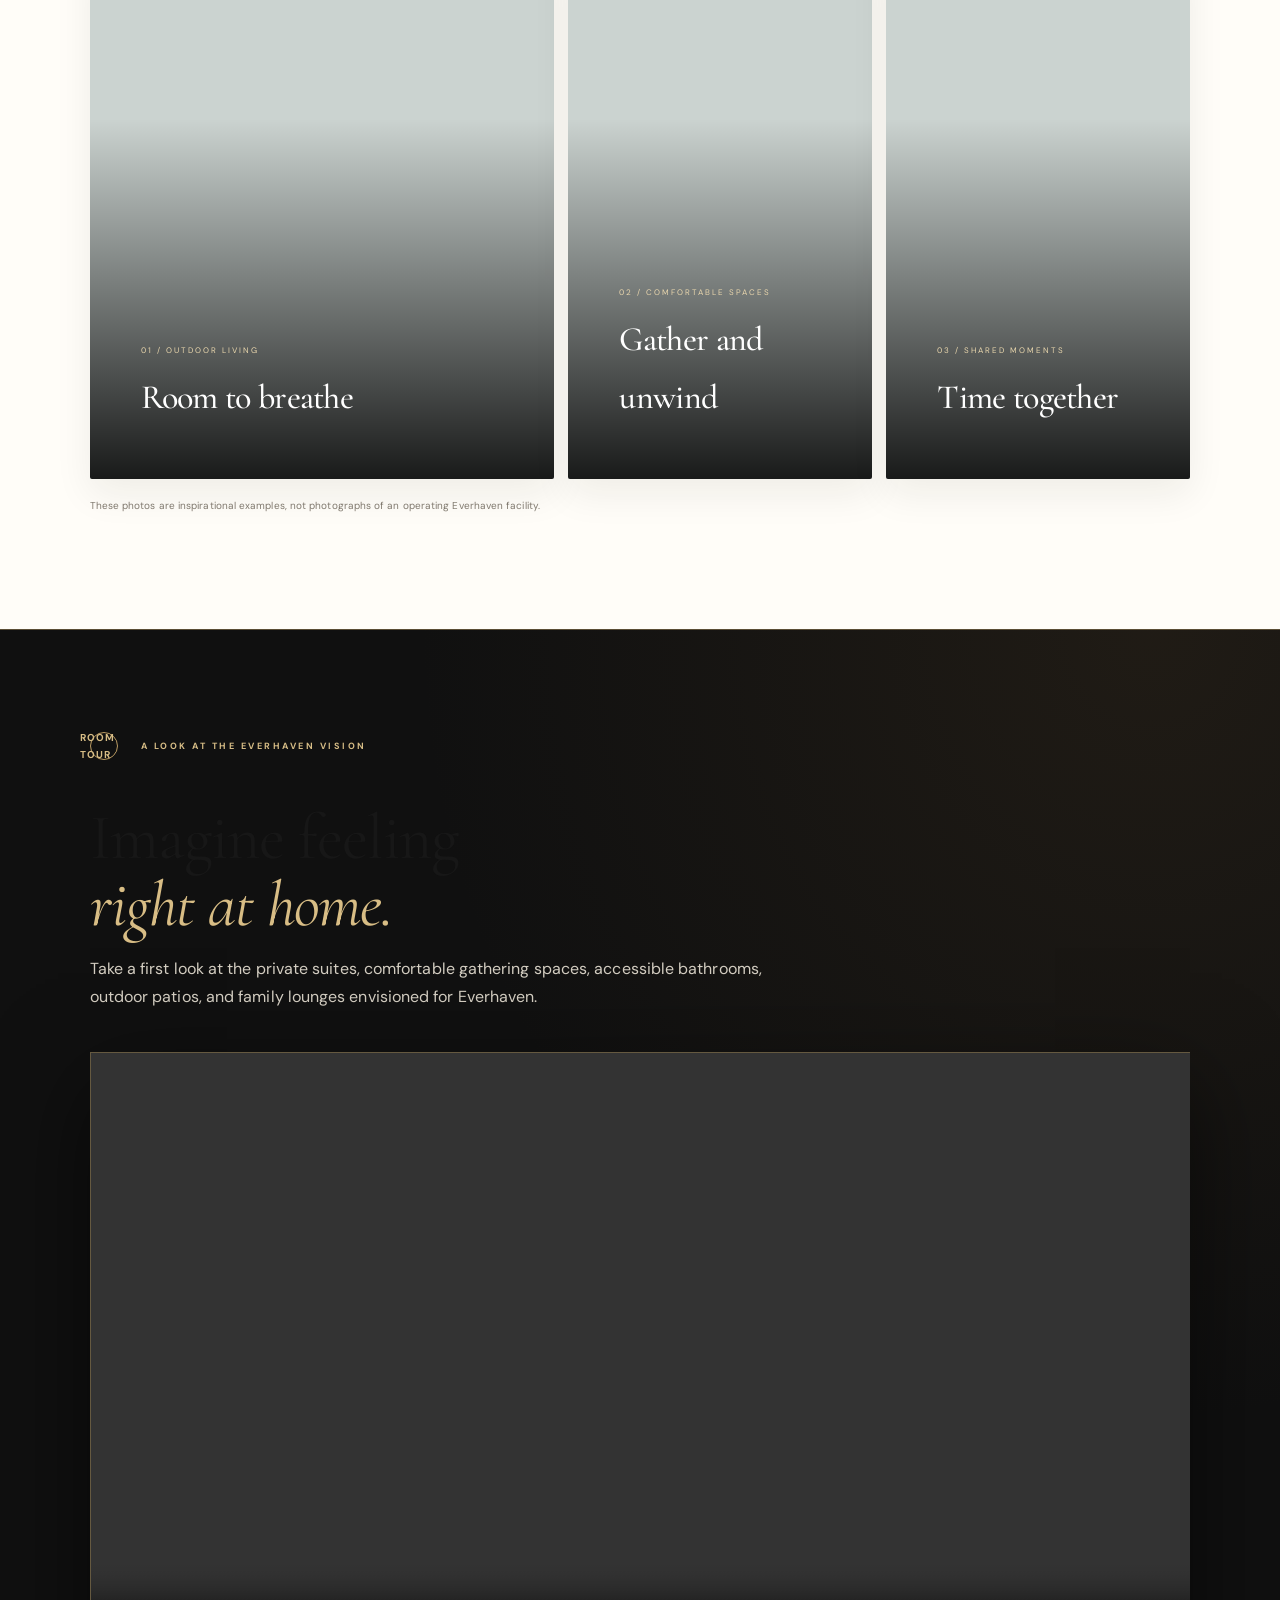
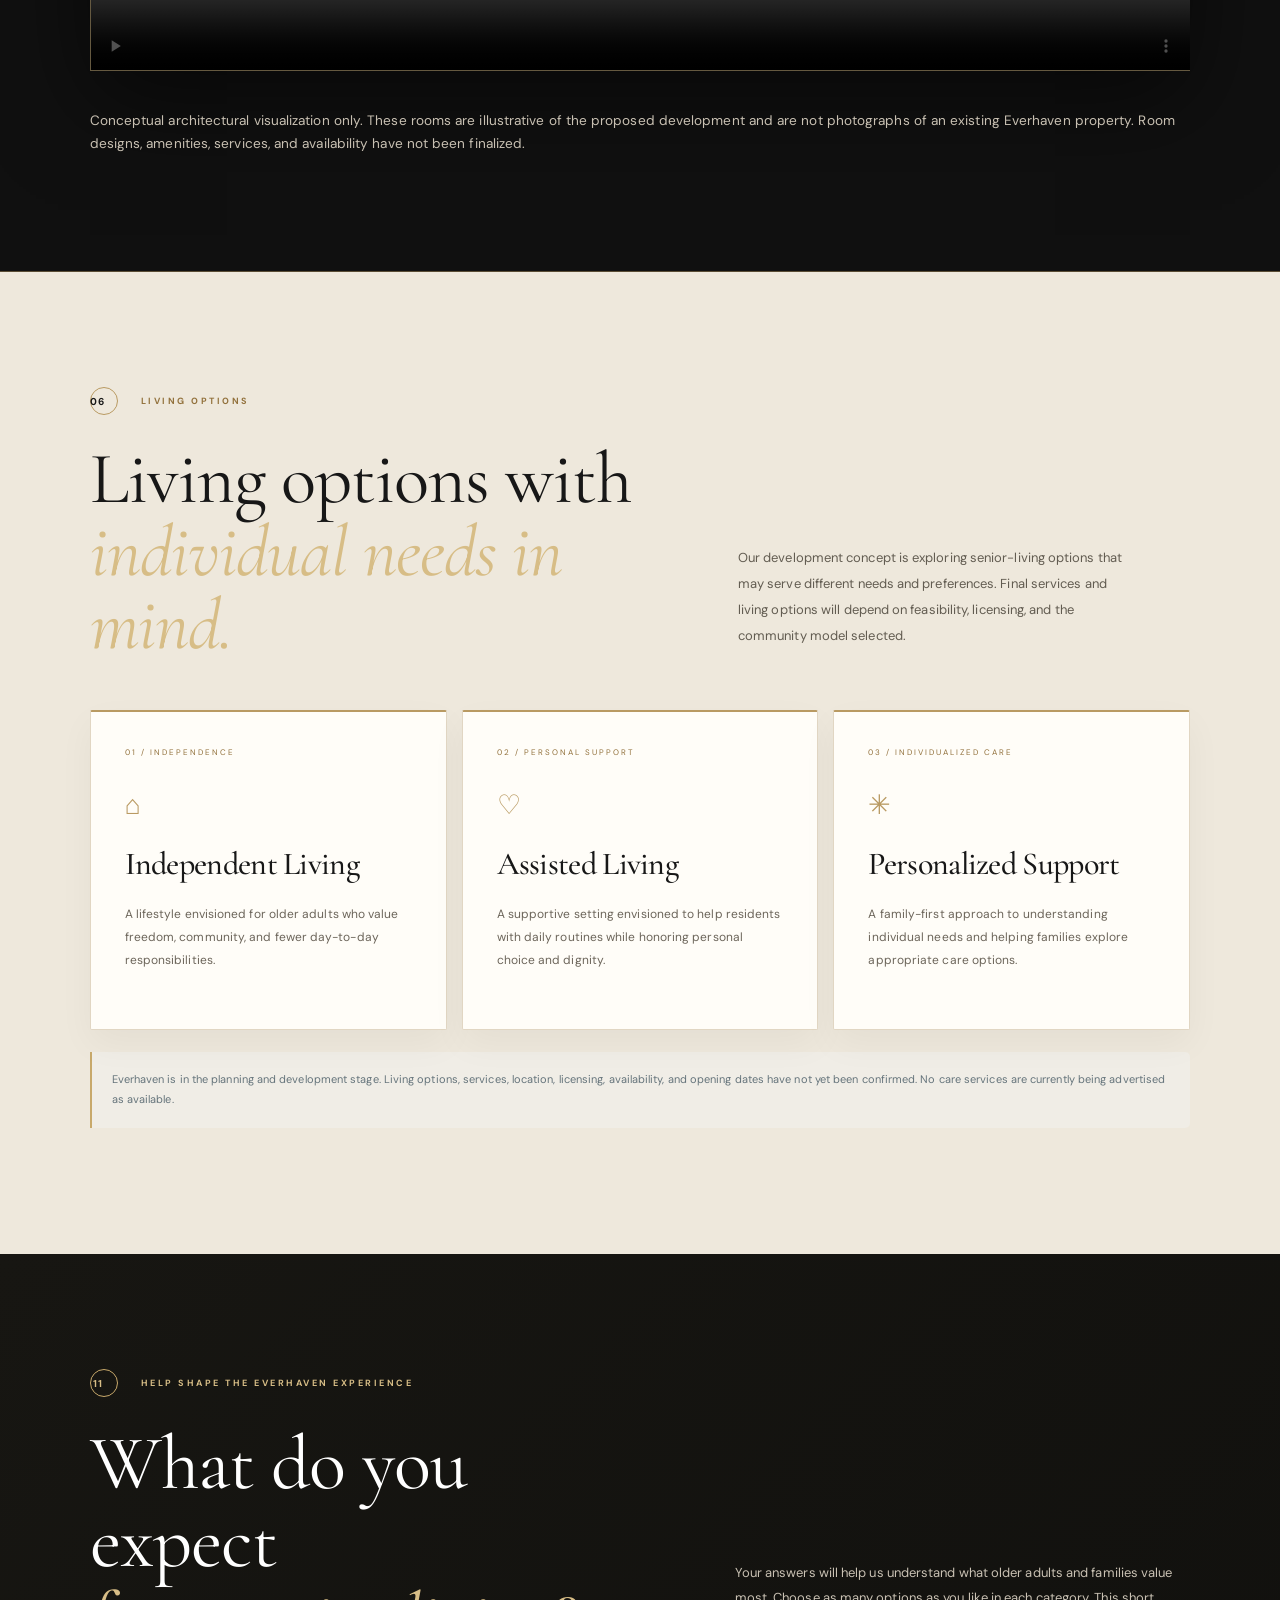
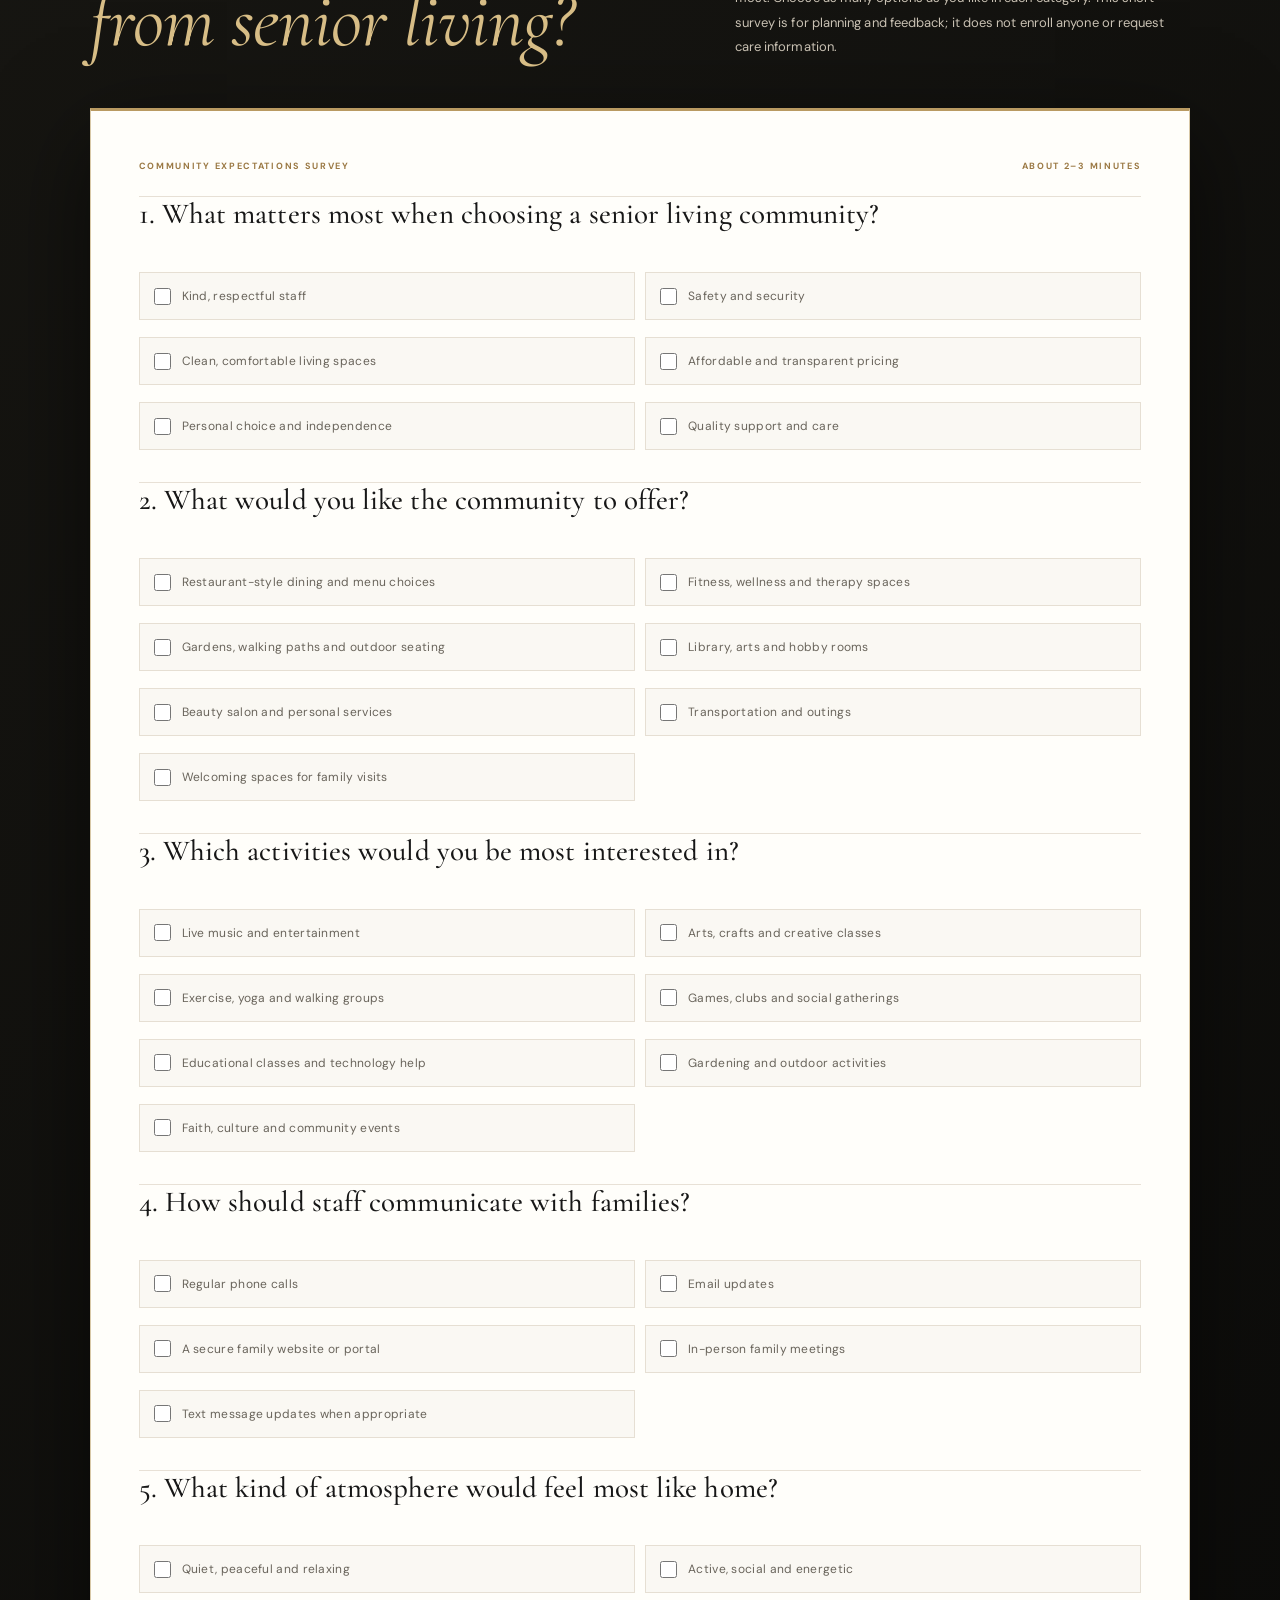
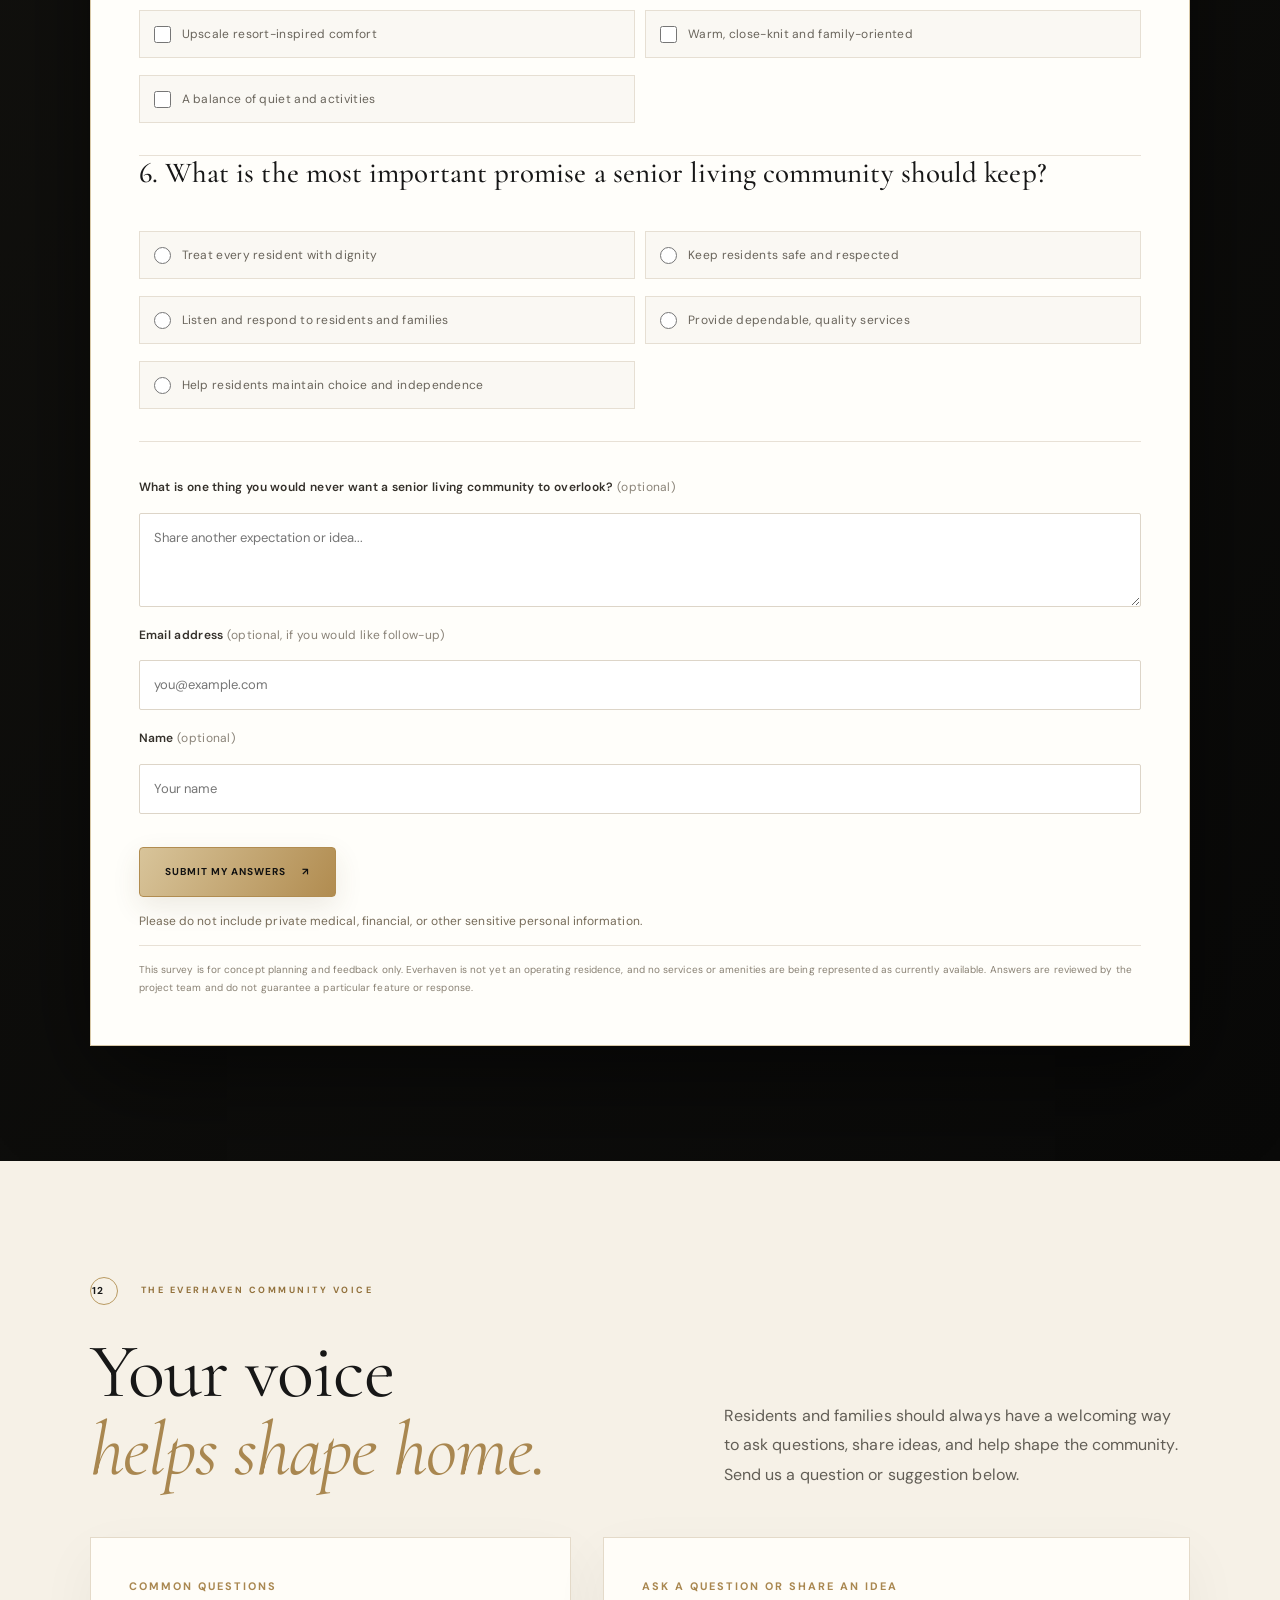
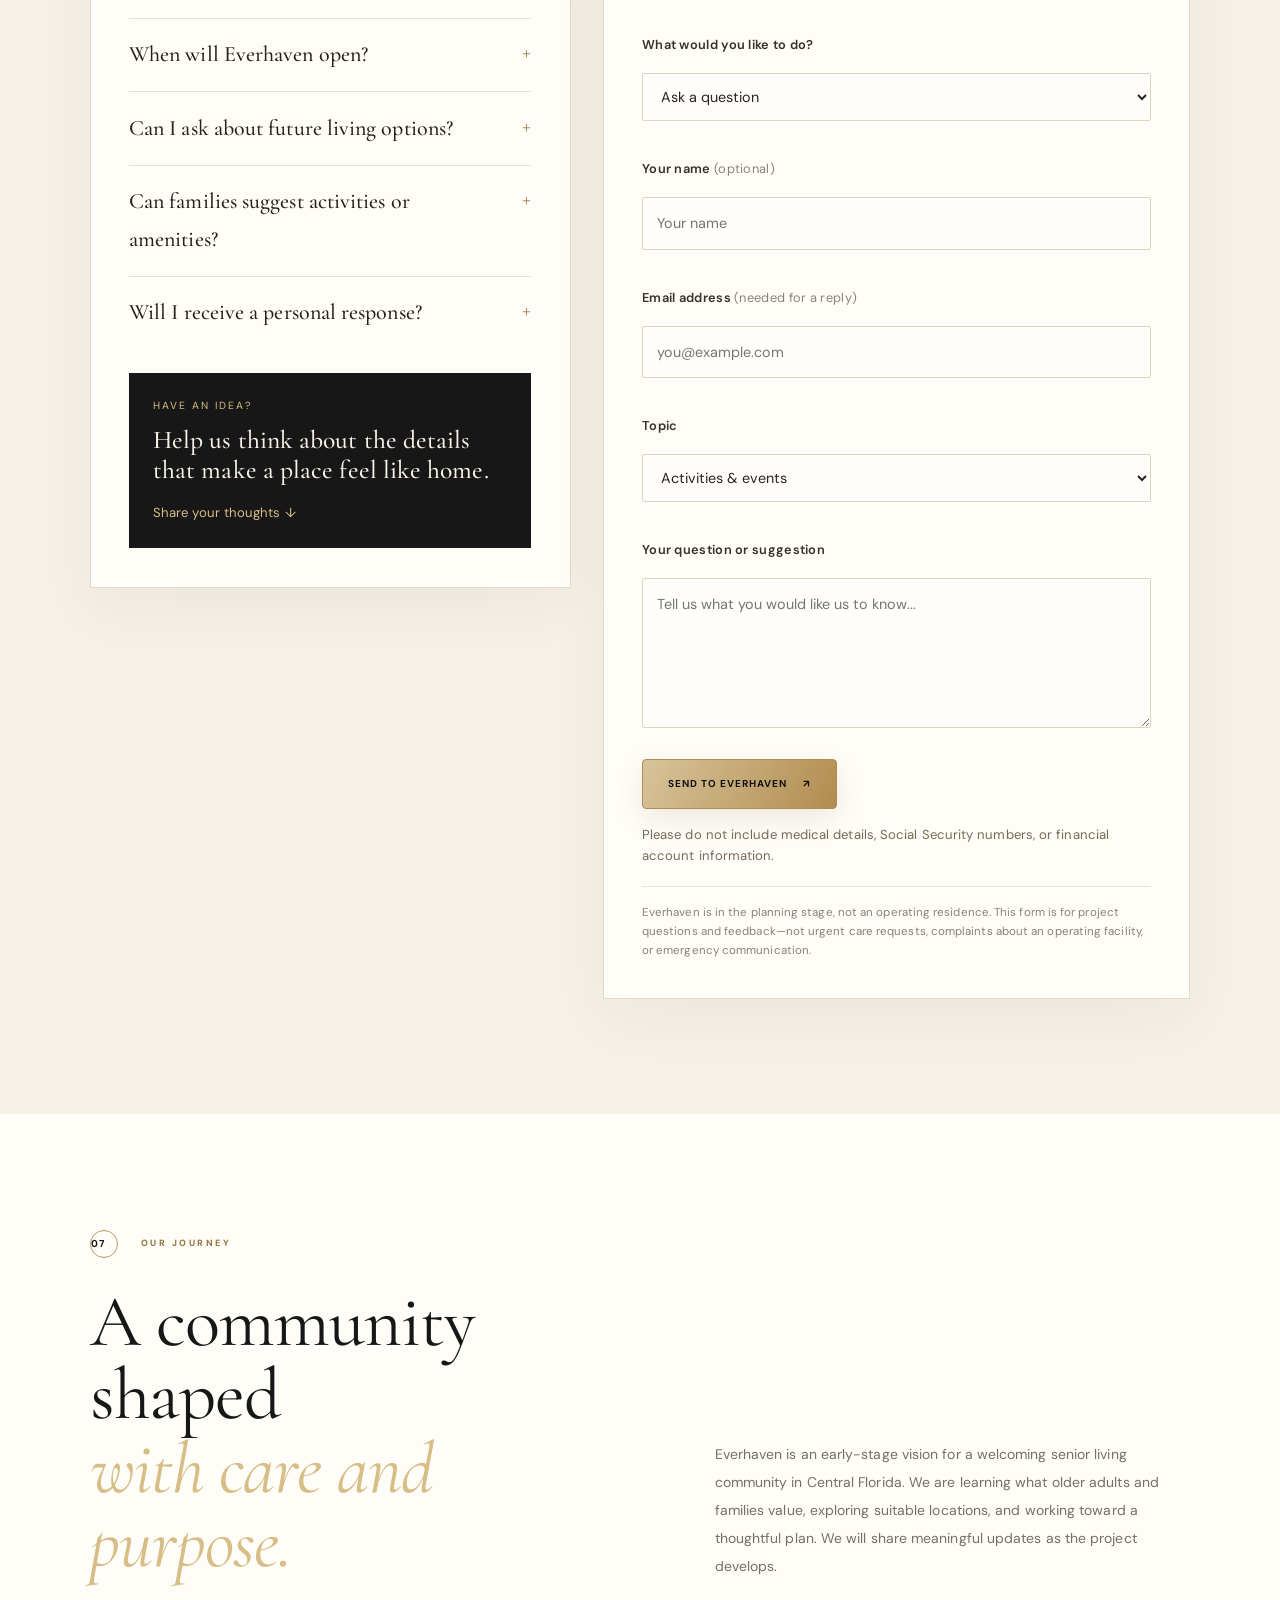
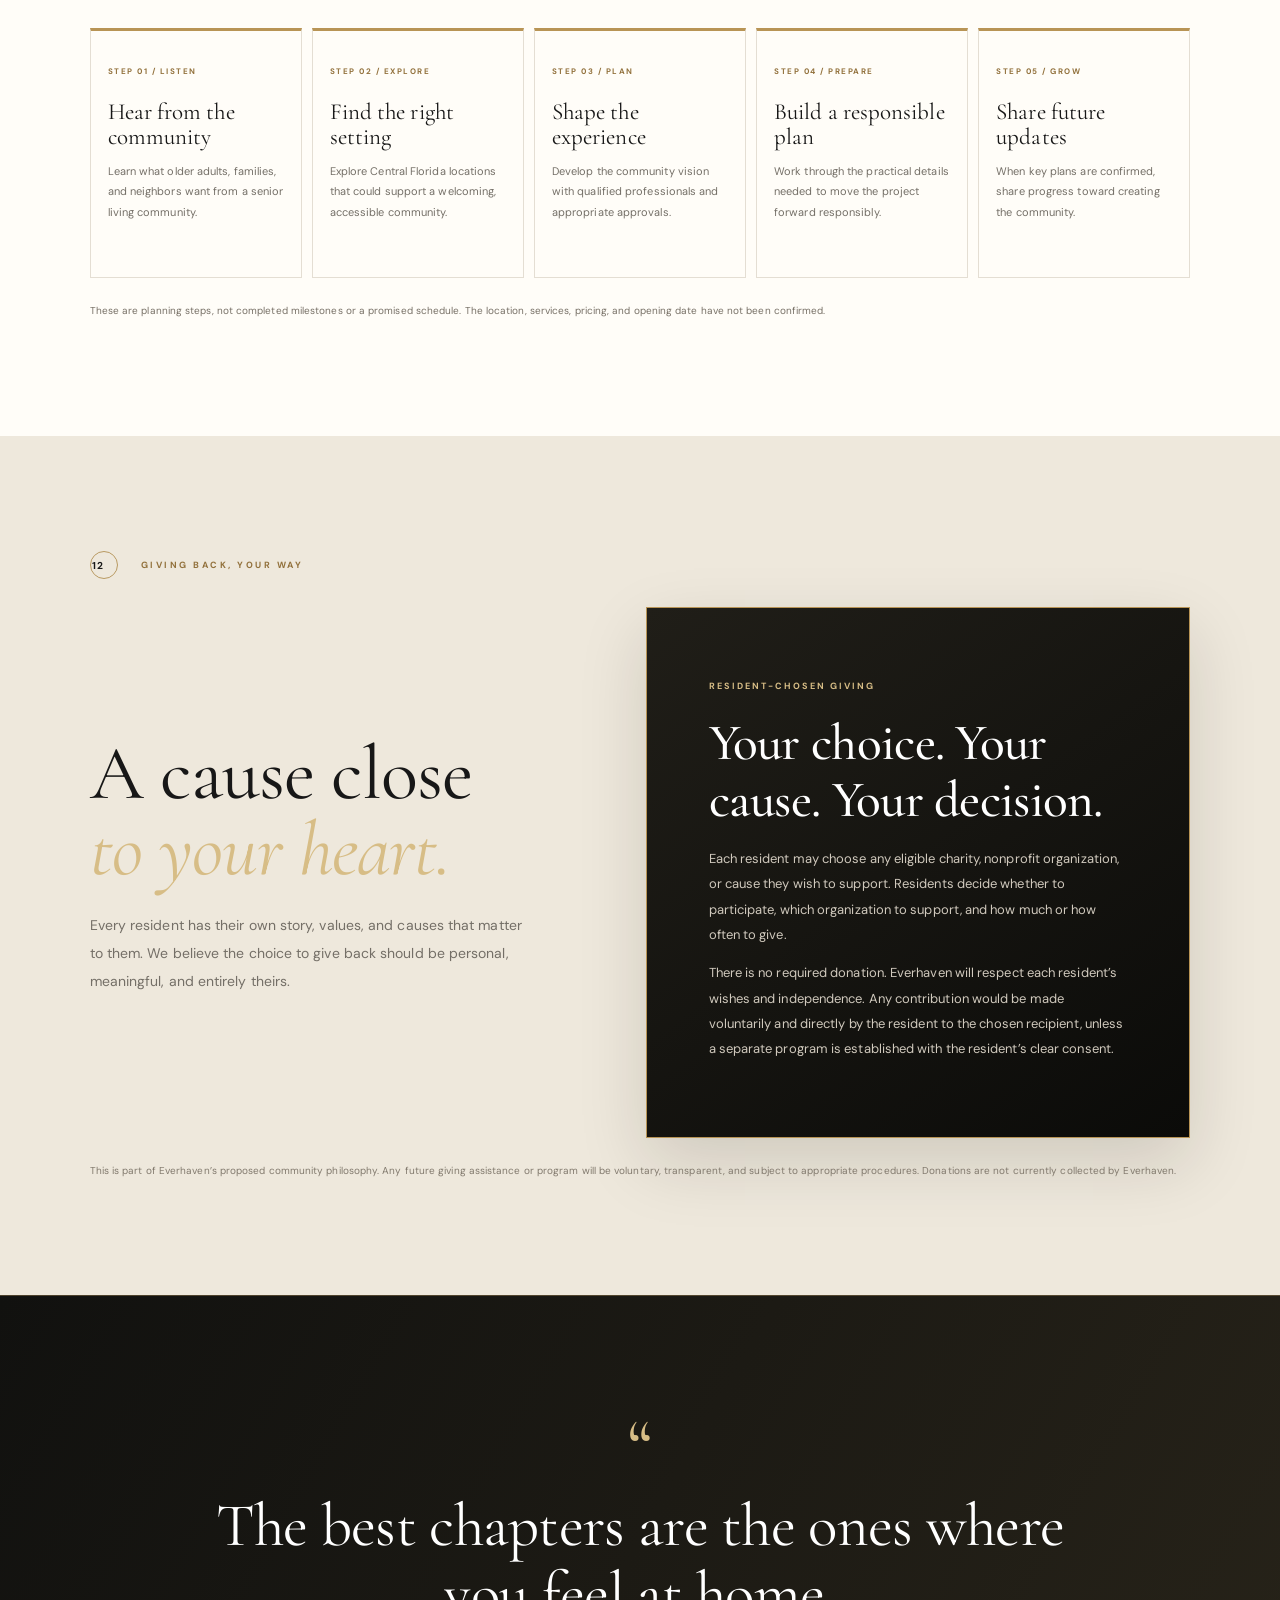
==== commit d4179172: "Add family portal navigation link" ====
--- a/index.html
+++ b/index.html
@@ -20,7 +20,7 @@
 <header class="site-header">
   <a class="brand" href="#home" aria-label="Everhaven Senior Living home"><img class="brand-logo" src="logo.svg" alt="Everhaven Senior Living logo"><span class="brand-name">EVERHAVEN<small>SENIOR LIVING</small></span></a>
   <button class="menu-toggle" id="menu" aria-label="Open navigation" aria-expanded="false">☰</button>
-  <nav id="nav"><a href="#philosophy">Our Philosophy</a><a href="#lifestyle">Lifestyle</a><a href="#development">Our Journey</a><a href="#expectations">Your Expectations</a><a href="#giving">Giving Back</a><a href="#community">Community</a><a href="#contact" class="nav-cta">Share Your Thoughts <span>↗</span></a></nav>
+  <nav id="nav"><a href="#philosophy">Our Philosophy</a><a href="#lifestyle">Lifestyle</a><a href="#development">Our Journey</a><a href="#expectations">Your Expectations</a><a href="#giving">Giving Back</a><a href="#community">Community</a><a href="#family-portal">Family Portal</a><a href="#contact" class="nav-cta">Share Your Thoughts <span>↗</span></a></nav>
 </header>
 <div class="accessibility-bar" role="region" aria-label="Accessibility display controls">
   <span>MAKE THIS PAGE COMFORTABLE TO READ</span>
--- a/styles.css
+++ b/styles.css
@@ -895,3 +895,30 @@
 .site-disclaimer strong{letter-spacing:.5px}
 @media(max-width:760px){.accessibility-bar{padding:8px 5%;gap:5px;flex-wrap:wrap}.accessibility-bar span{width:100%;margin-bottom:3px}.accessibility-bar button{flex:1}.principles-heading{grid-template-columns:1fr;gap:14px}.principles-grid{grid-template-columns:1fr 1fr}.site-disclaimer{padding:20px 7%}}
 @media(max-width:440px){.principles-grid{grid-template-columns:1fr}}
+
+/* Private family portal */
+.portal-section{background:#f5f0e7}
+.portal-intro{display:grid;grid-template-columns:1fr .72fr;gap:8%;align-items:end;margin:22px 0 42px}
+.portal-intro h2{font-size:clamp(48px,6vw,76px);line-height:.98}
+.portal-intro>p{font-size:13px;line-height:2;color:#625b50}
+.portal-card{max-width:850px;margin:auto;background:#fffdf8;padding:clamp(22px,5vw,52px);box-shadow:0 20px 70px #211a1010;border:1px solid #e7dece}
+.portal-kicker{font-size:9px;letter-spacing:2px;color:#9b7b45;font-weight:700;margin-bottom:15px}
+.portal-tabs{display:flex;gap:10px;border-bottom:1px solid #e8e0d4;margin-bottom:25px}
+.portal-tab{border:0;background:none;padding:12px 18px;color:#6c6254;font:600 12px 'DM Sans',sans-serif;cursor:pointer}
+.portal-tab.active{color:#17140f;border-bottom:2px solid #ae8c52}
+.portal-card label{display:block;font-size:11px;margin:15px 0 7px;color:#3b352d}
+.portal-card input,.portal-card select,.portal-card textarea{width:100%;border:1px solid #d9d0c2;background:#fff;padding:13px;font:13px 'DM Sans',sans-serif;color:#25221d;border-radius:0}
+.portal-card .submit-button{margin-top:20px}
+.portal-text-button{border:0;background:none;color:#876b3f;text-decoration:underline;cursor:pointer;font:600 11px 'DM Sans',sans-serif;padding:10px 0}
+.portal-status,.portal-disclaimer{font-size:10px;line-height:1.8;color:#71695d;margin-top:16px}
+.portal-workspace-head{display:flex;justify-content:space-between;gap:20px;align-items:flex-start;border-bottom:1px solid #e8e0d4;padding-bottom:20px;margin-bottom:26px}
+.portal-workspace-head h3{font:500 30px 'Cormorant Garamond',serif;margin:0}
+.portal-workspace-head p{font-size:11px;color:#71695d}
+.portal-message-form{padding-bottom:25px;border-bottom:1px solid #e8e0d4}
+.portal-inbox{padding-top:25px}
+.portal-message{padding:18px 0;border-bottom:1px solid #eee7dc}
+.portal-message small{font-size:9px;color:#8a7a60}
+.portal-message h4{font:500 23px 'Cormorant Garamond',serif;margin:8px 0}
+.portal-message p{font-size:12px;line-height:1.8;color:#514b42;white-space:pre-wrap;overflow-wrap:anywhere}
+.portal-disclaimer{max-width:850px;margin:20px auto}
+@media(max-width:760px){.portal-intro{grid-template-columns:1fr;gap:14px}.portal-workspace-head{flex-direction:column}}
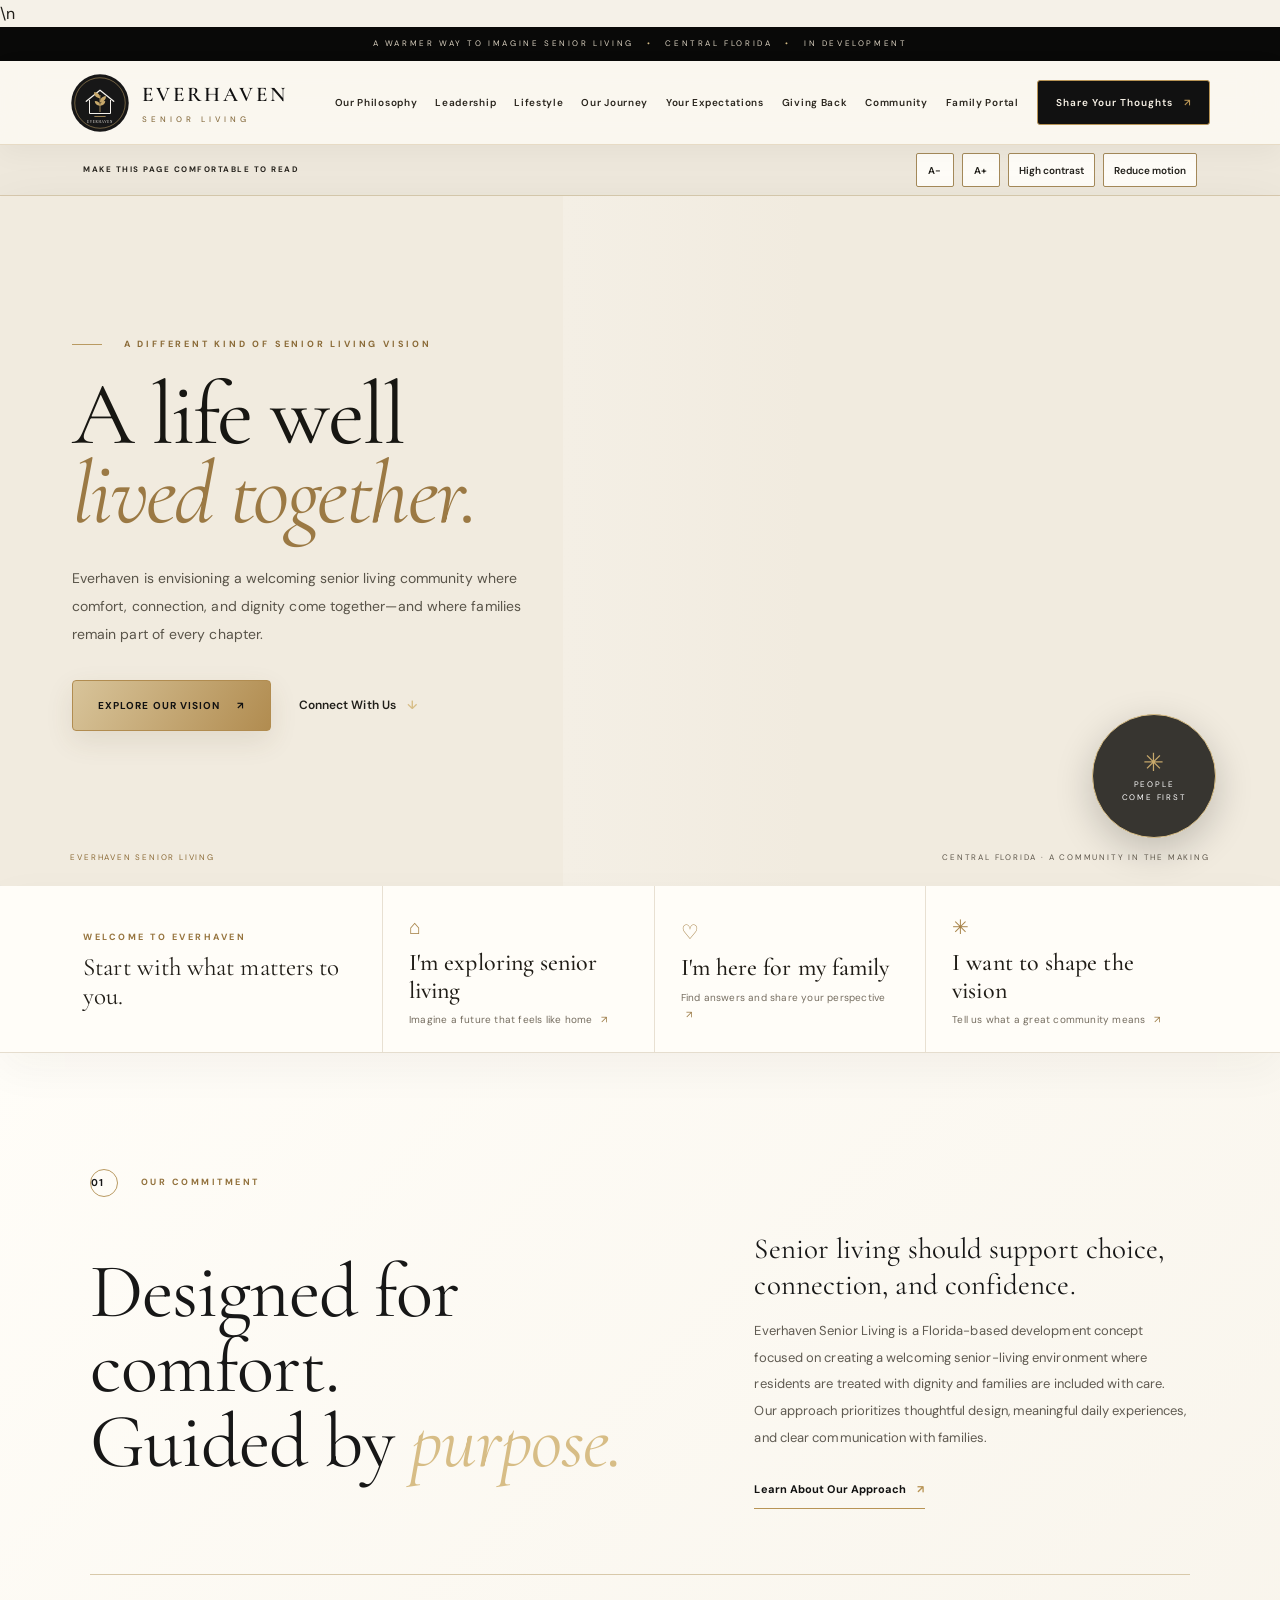
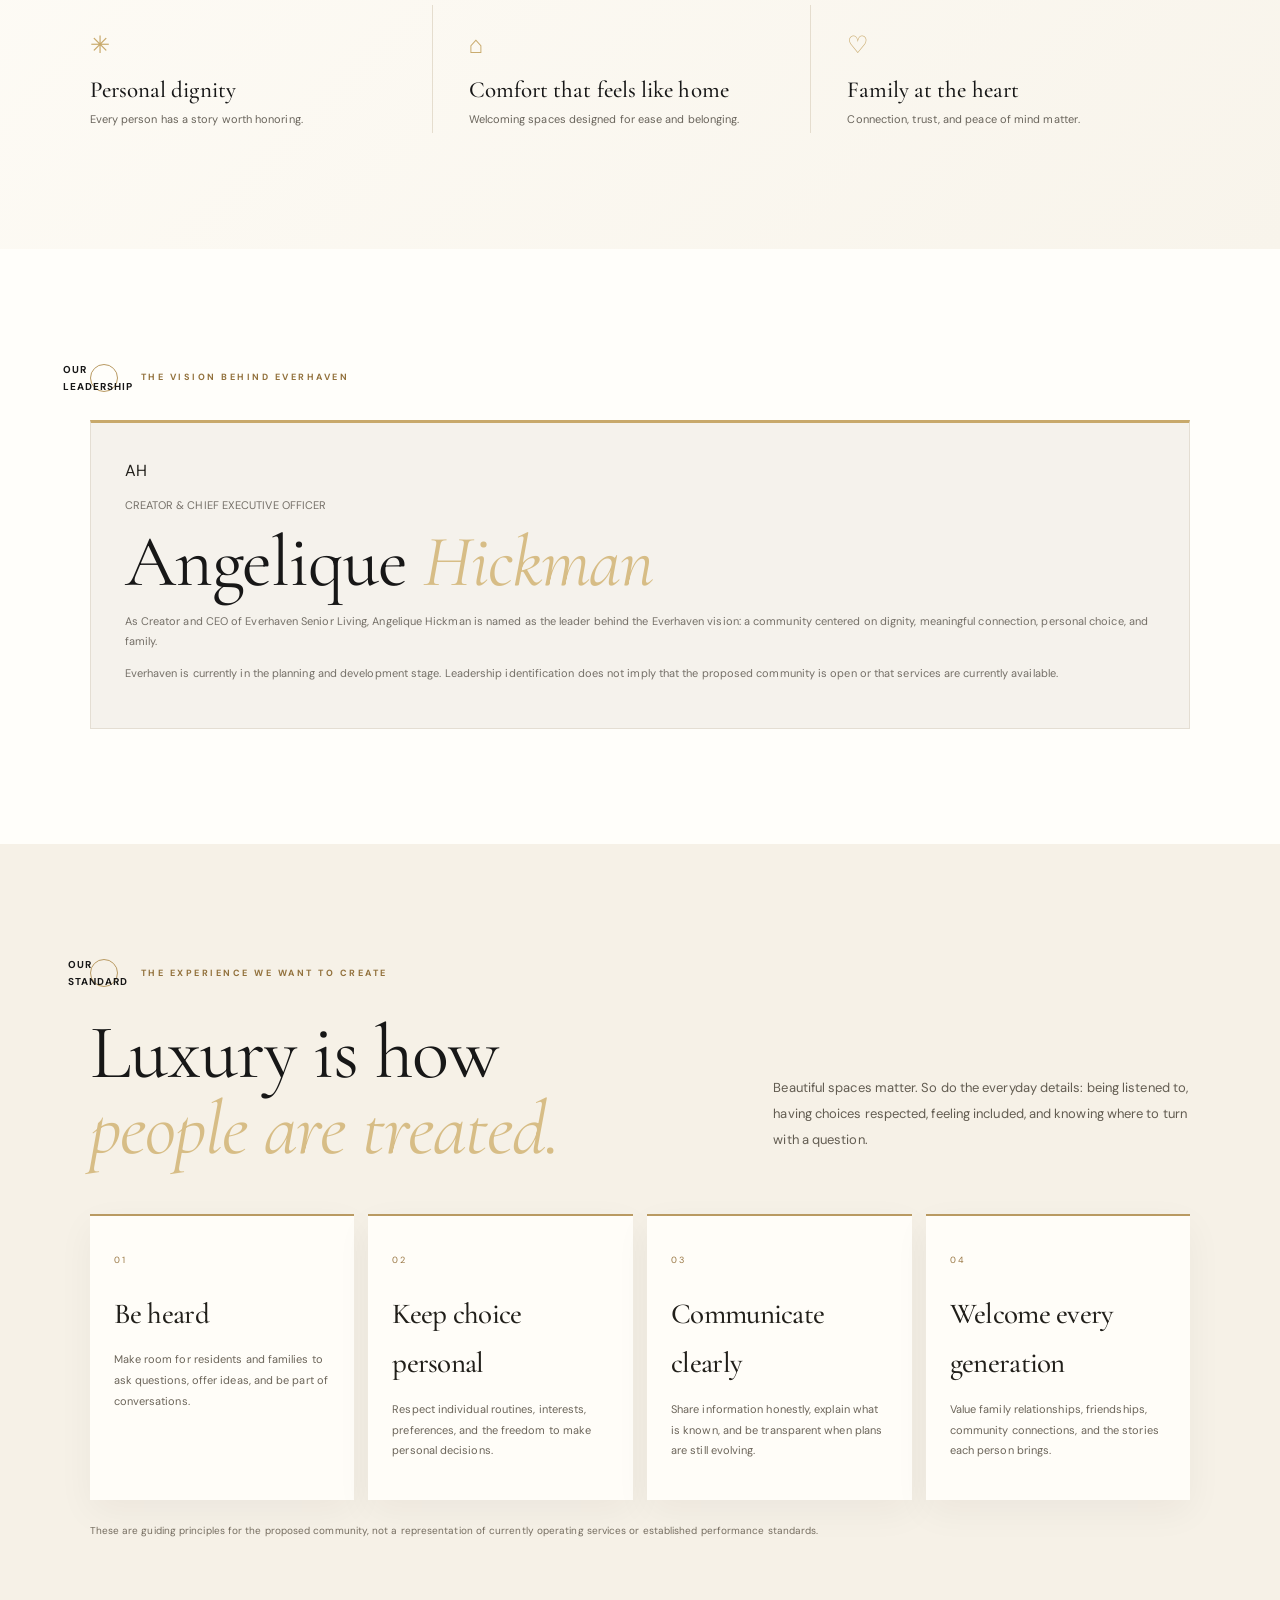
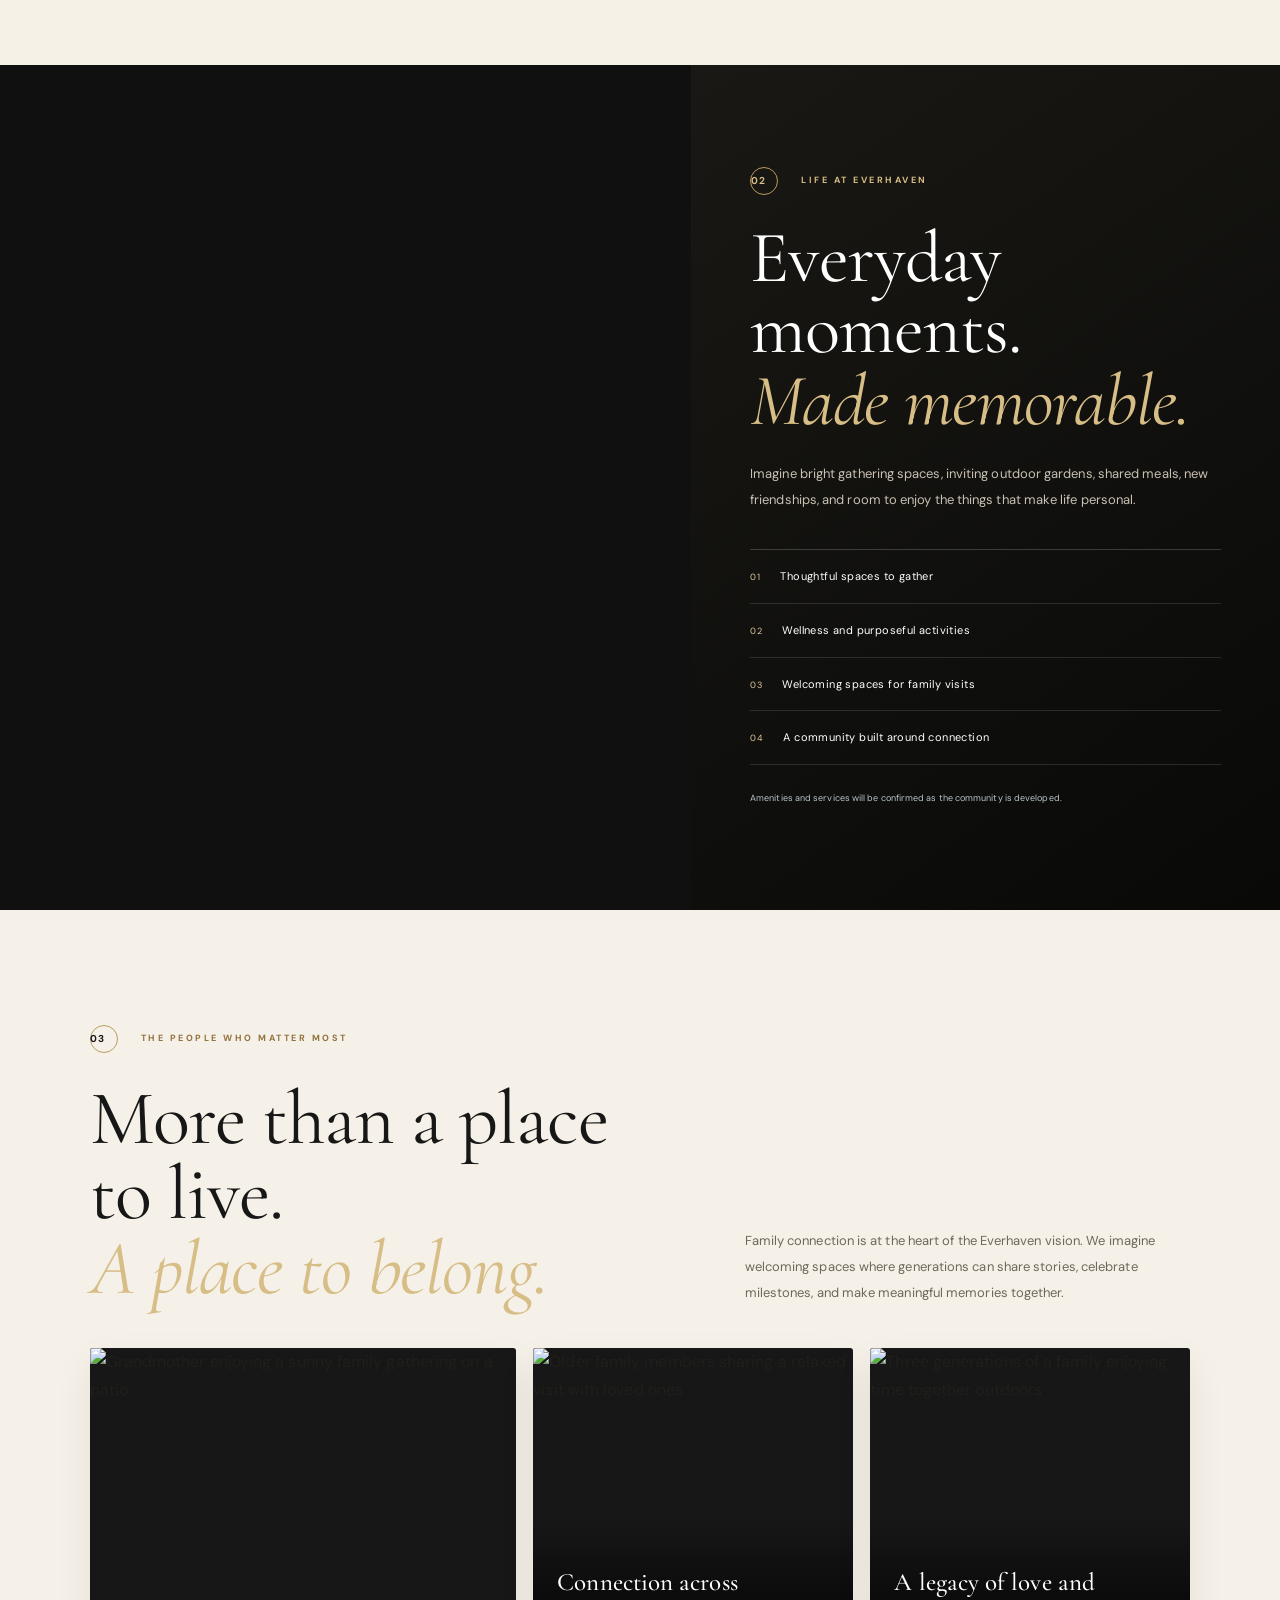
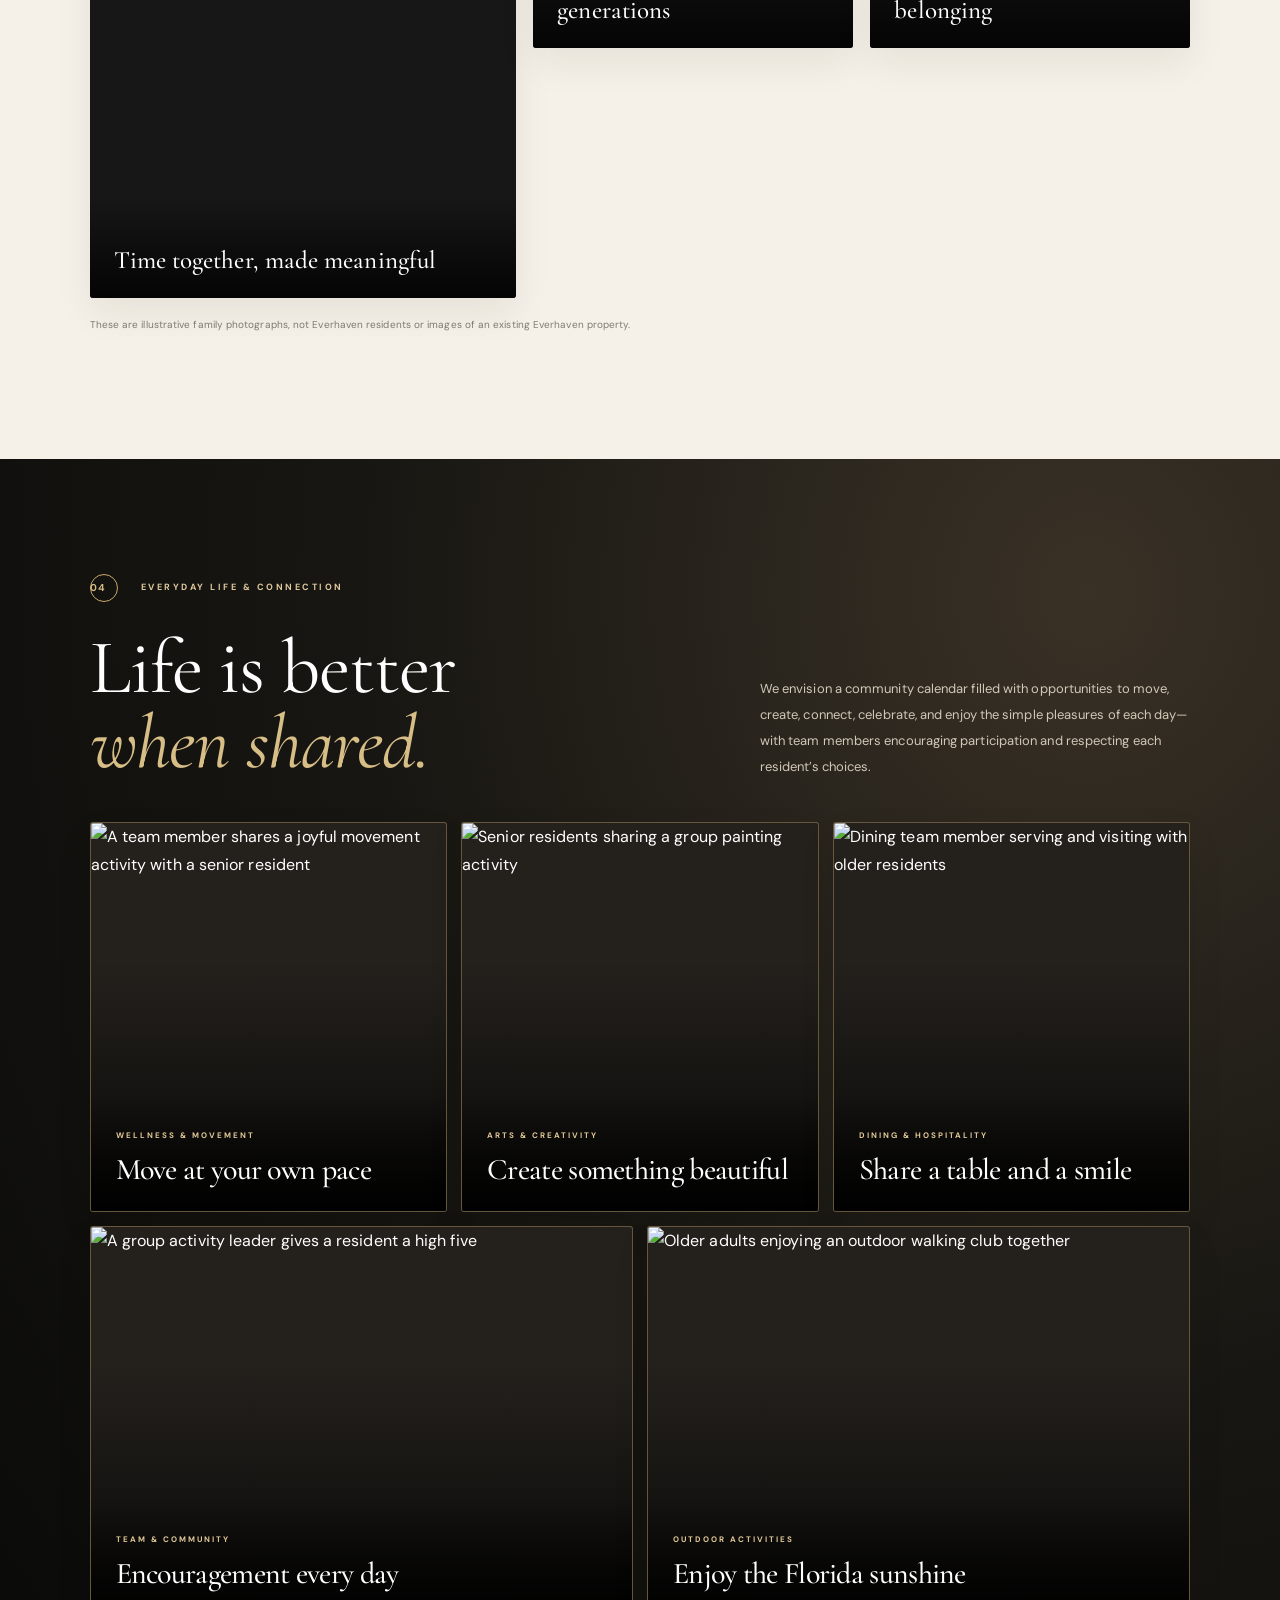
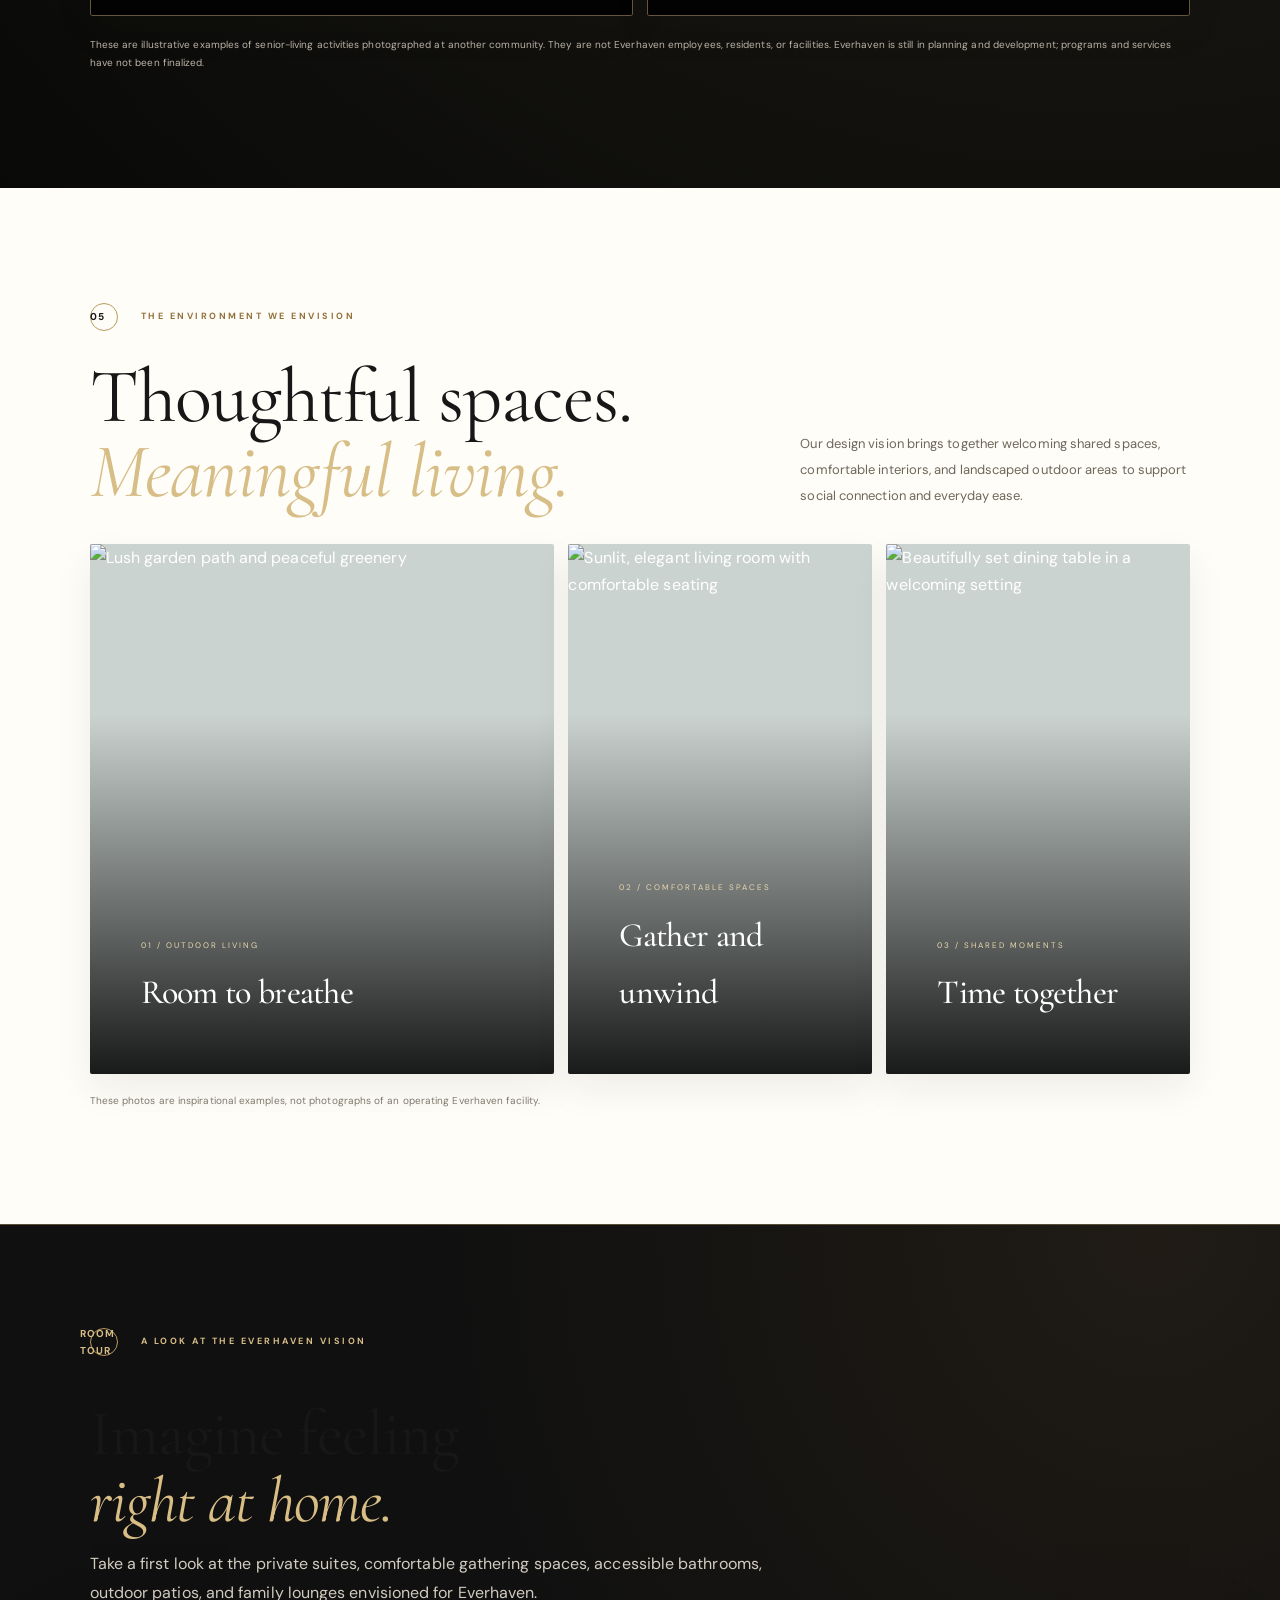
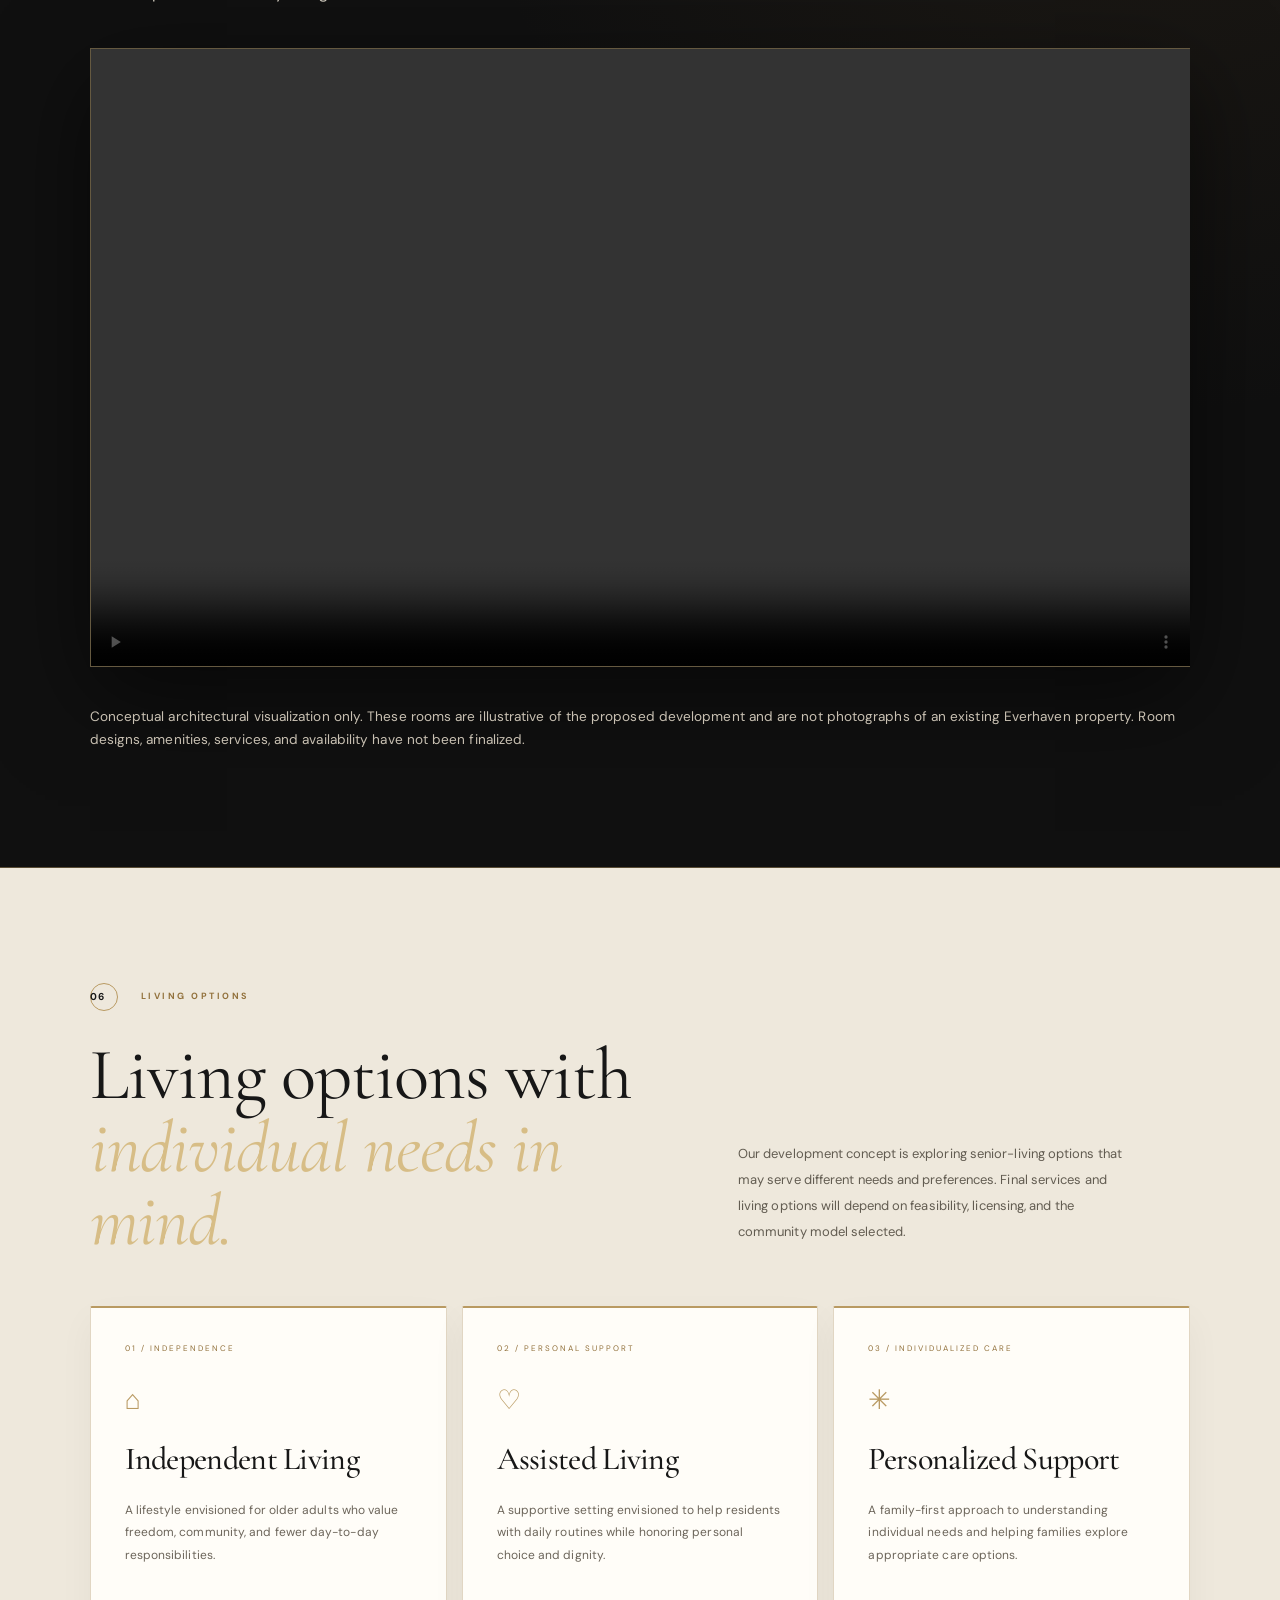
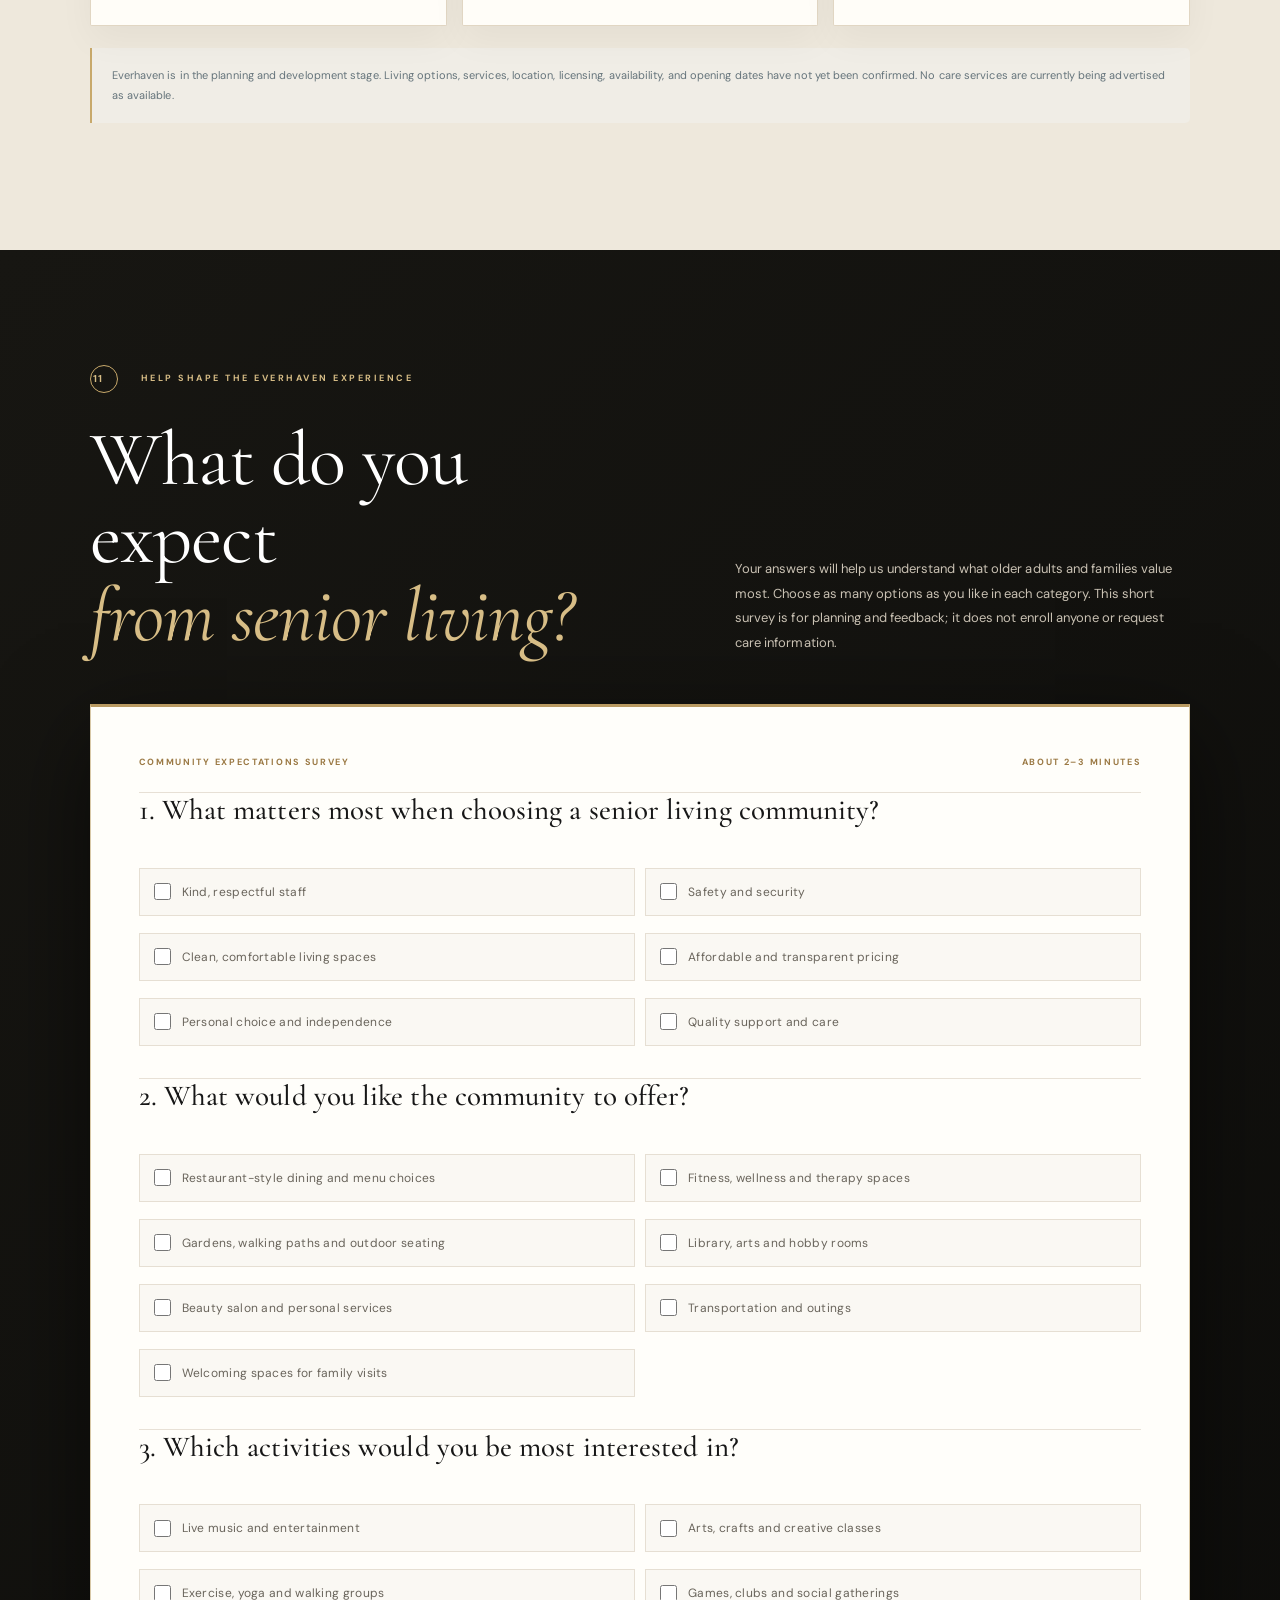
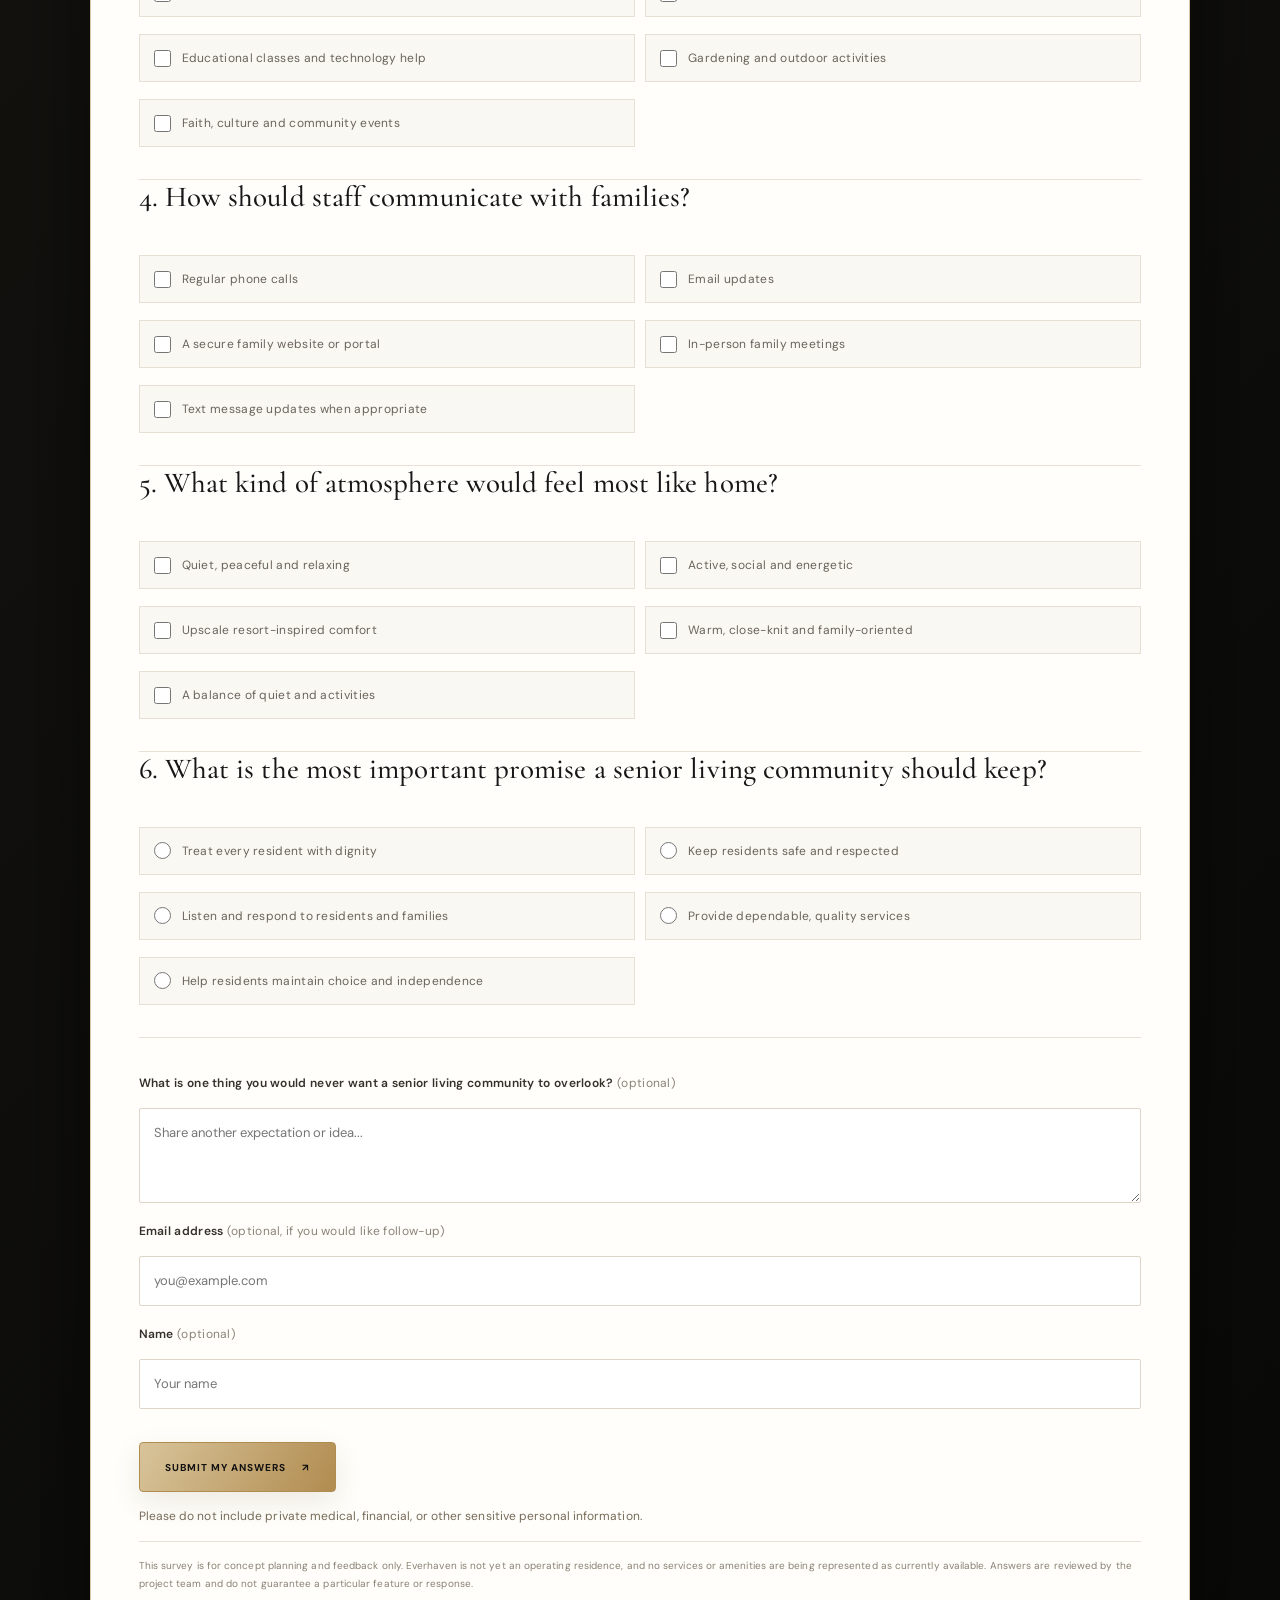
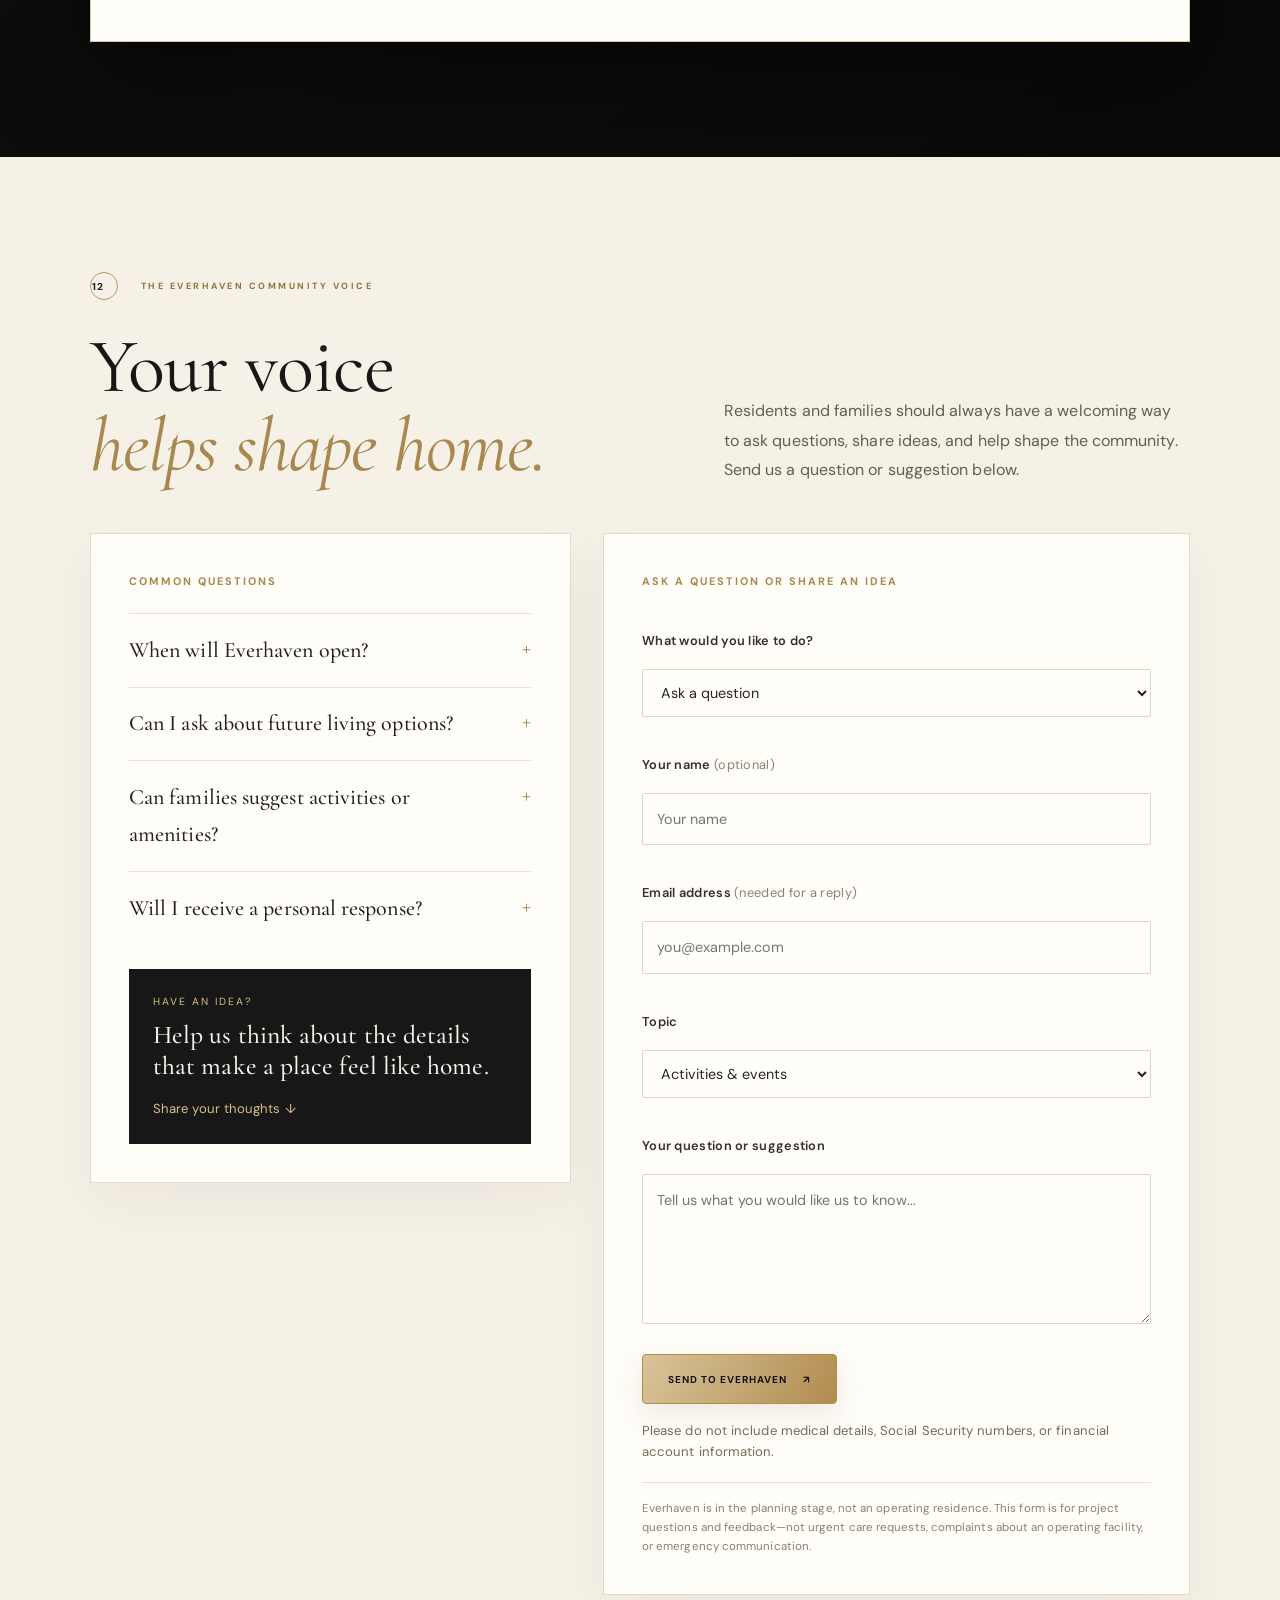
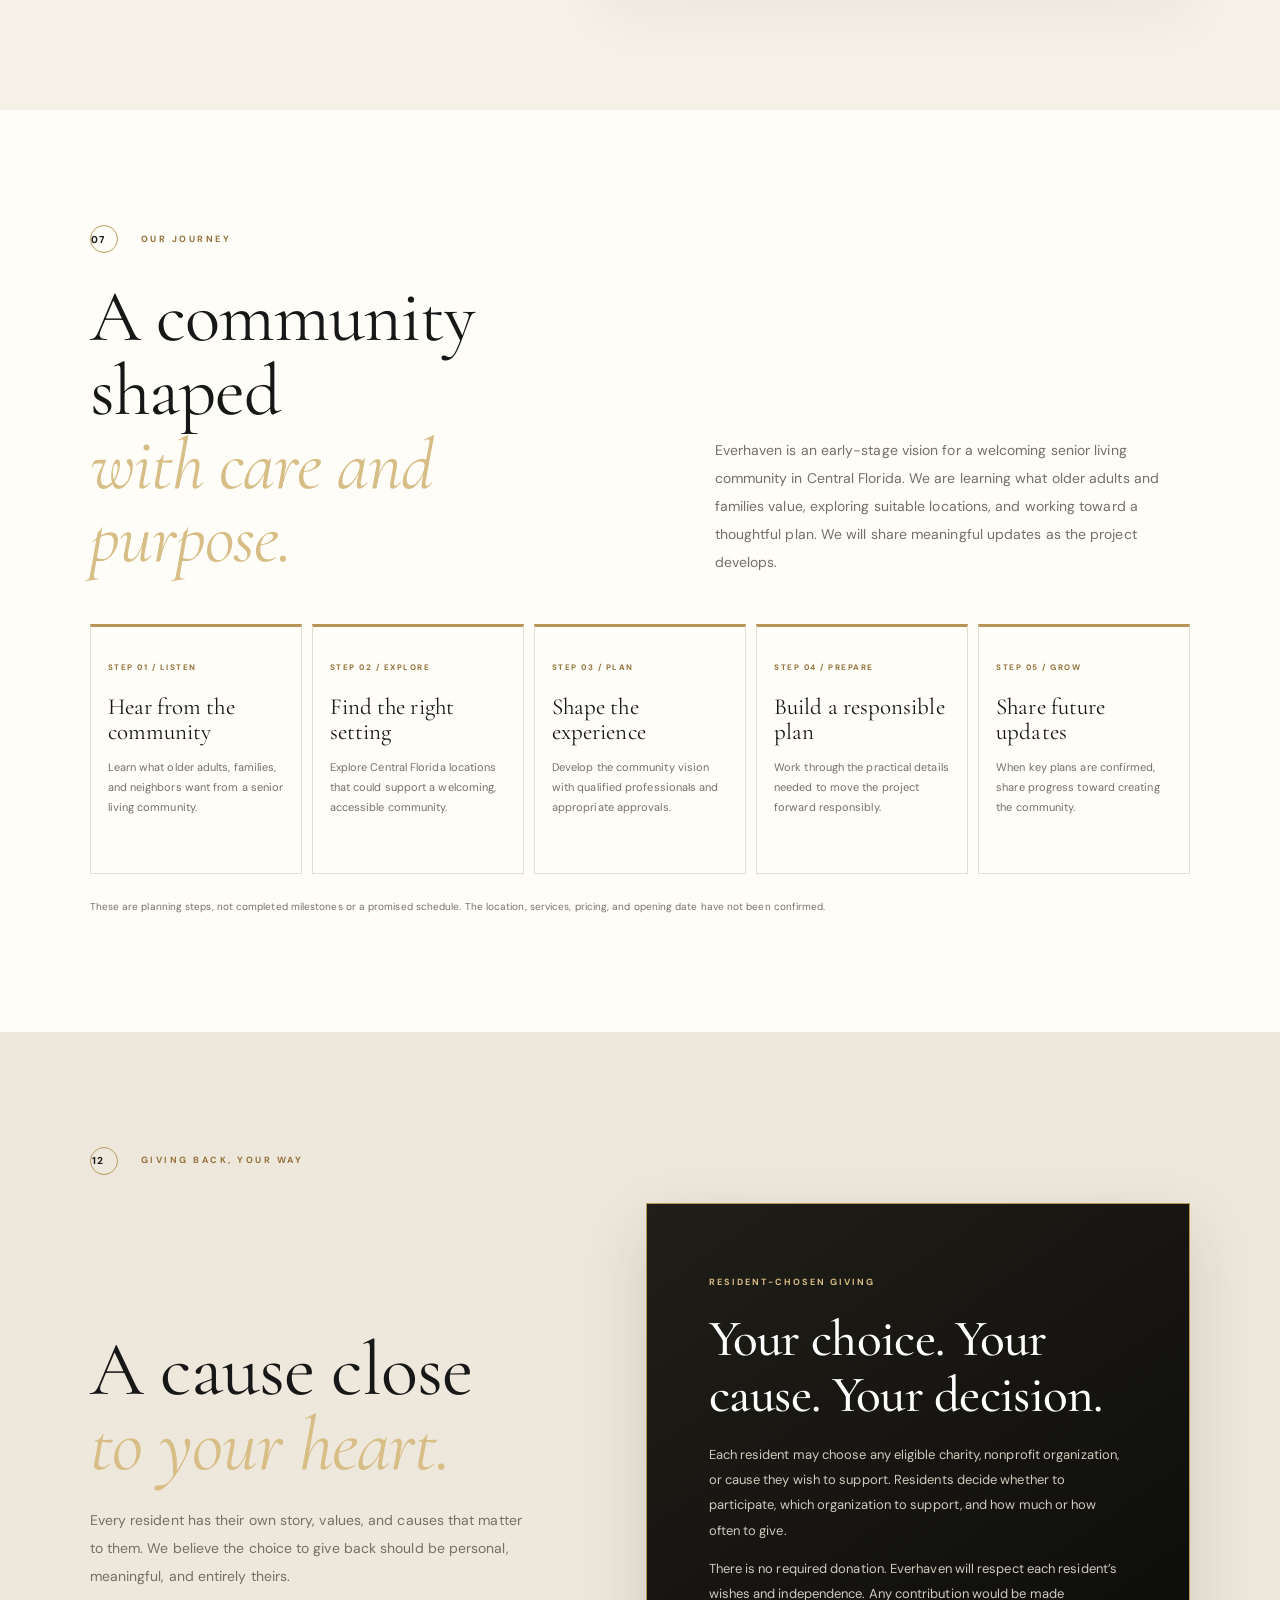
==== commit 2379fa98: "Add Angelique Hickman as Everhaven creator and CEO" ====
--- a/index.html
+++ b/index.html
@@ -20,7 +20,7 @@
 <header class="site-header">
   <a class="brand" href="#home" aria-label="Everhaven Senior Living home"><img class="brand-logo" src="logo.svg" alt="Everhaven Senior Living logo"><span class="brand-name">EVERHAVEN<small>SENIOR LIVING</small></span></a>
   <button class="menu-toggle" id="menu" aria-label="Open navigation" aria-expanded="false">☰</button>
-  <nav id="nav"><a href="#philosophy">Our Philosophy</a><a href="#lifestyle">Lifestyle</a><a href="#development">Our Journey</a><a href="#expectations">Your Expectations</a><a href="#giving">Giving Back</a><a href="#community">Community</a><a href="#family-portal">Family Portal</a><a href="#contact" class="nav-cta">Share Your Thoughts <span>↗</span></a></nav>
+  <nav id="nav"><a href="#philosophy">Our Philosophy</a><a href="#leadership">Leadership</a><a href="#lifestyle">Lifestyle</a><a href="#development">Our Journey</a><a href="#expectations">Your Expectations</a><a href="#giving">Giving Back</a><a href="#community">Community</a><a href="#family-portal">Family Portal</a><a href="#contact" class="nav-cta">Share Your Thoughts <span>↗</span></a></nav>
 </header>
 <div class="accessibility-bar" role="region" aria-label="Accessibility display controls">
   <span>MAKE THIS PAGE COMFORTABLE TO READ</span>
@@ -48,6 +48,18 @@
 <section class="intro section" id="philosophy"><div class="section-label"><span>01</span> OUR COMMITMENT</div><div class="intro-grid"><h2>Designed for comfort.<br>Guided by <em>purpose.</em></h2><div class="intro-copy"><p class="large-copy">Senior living should support choice, connection, and confidence.</p><p>Everhaven Senior Living is a Florida-based development concept focused on creating a welcoming senior-living environment where residents are treated with dignity and families are included with care. Our approach prioritizes thoughtful design, meaningful daily experiences, and clear communication with families.</p><a class="underlink" href="#lifestyle">Learn About Our Approach <span>↗</span></a></div></div>
 <div class="values-row"><div><span class="value-icon">✳</span><b>Personal dignity</b><p>Every person has a story worth honoring.</p></div><div><span class="value-icon">⌂</span><b>Comfort that feels like home</b><p>Welcoming spaces designed for ease and belonging.</p></div><div><span class="value-icon">♡</span><b>Family at the heart</b><p>Connection, trust, and peace of mind matter.</p></div></div></section>
 
+<section class="leadership-section section" id="leadership">
+  <div class="section-label"><span>OUR LEADERSHIP</span> THE VISION BEHIND EVERHAVEN</div>
+  <div class="leadership-card">
+    <div class="leadership-monogram" aria-hidden="true">AH</div>
+    <div class="leadership-copy">
+      <p class="leadership-kicker">CREATOR &amp; CHIEF EXECUTIVE OFFICER</p>
+      <h2>Angelique <em>Hickman</em></h2>
+      <p>As Creator and CEO of Everhaven Senior Living, Angelique Hickman is named as the leader behind the Everhaven vision: a community centered on dignity, meaningful connection, personal choice, and family.</p>
+      <p class="leadership-note">Everhaven is currently in the planning and development stage. Leadership identification does not imply that the proposed community is open or that services are currently available.</p>
+    </div>
+  </div>
+</section>
 <section class="principles-band section" id="everhaven-principles">
   <div class="section-label"><span>OUR STANDARD</span> THE EXPERIENCE WE WANT TO CREATE</div>
   <div class="principles-heading"><h2>Luxury is how<br><em>people are treated.</em></h2><p>Beautiful spaces matter. So do the everyday details: being listened to, having choices respected, feeling included, and knowing where to turn with a question.</p></div>
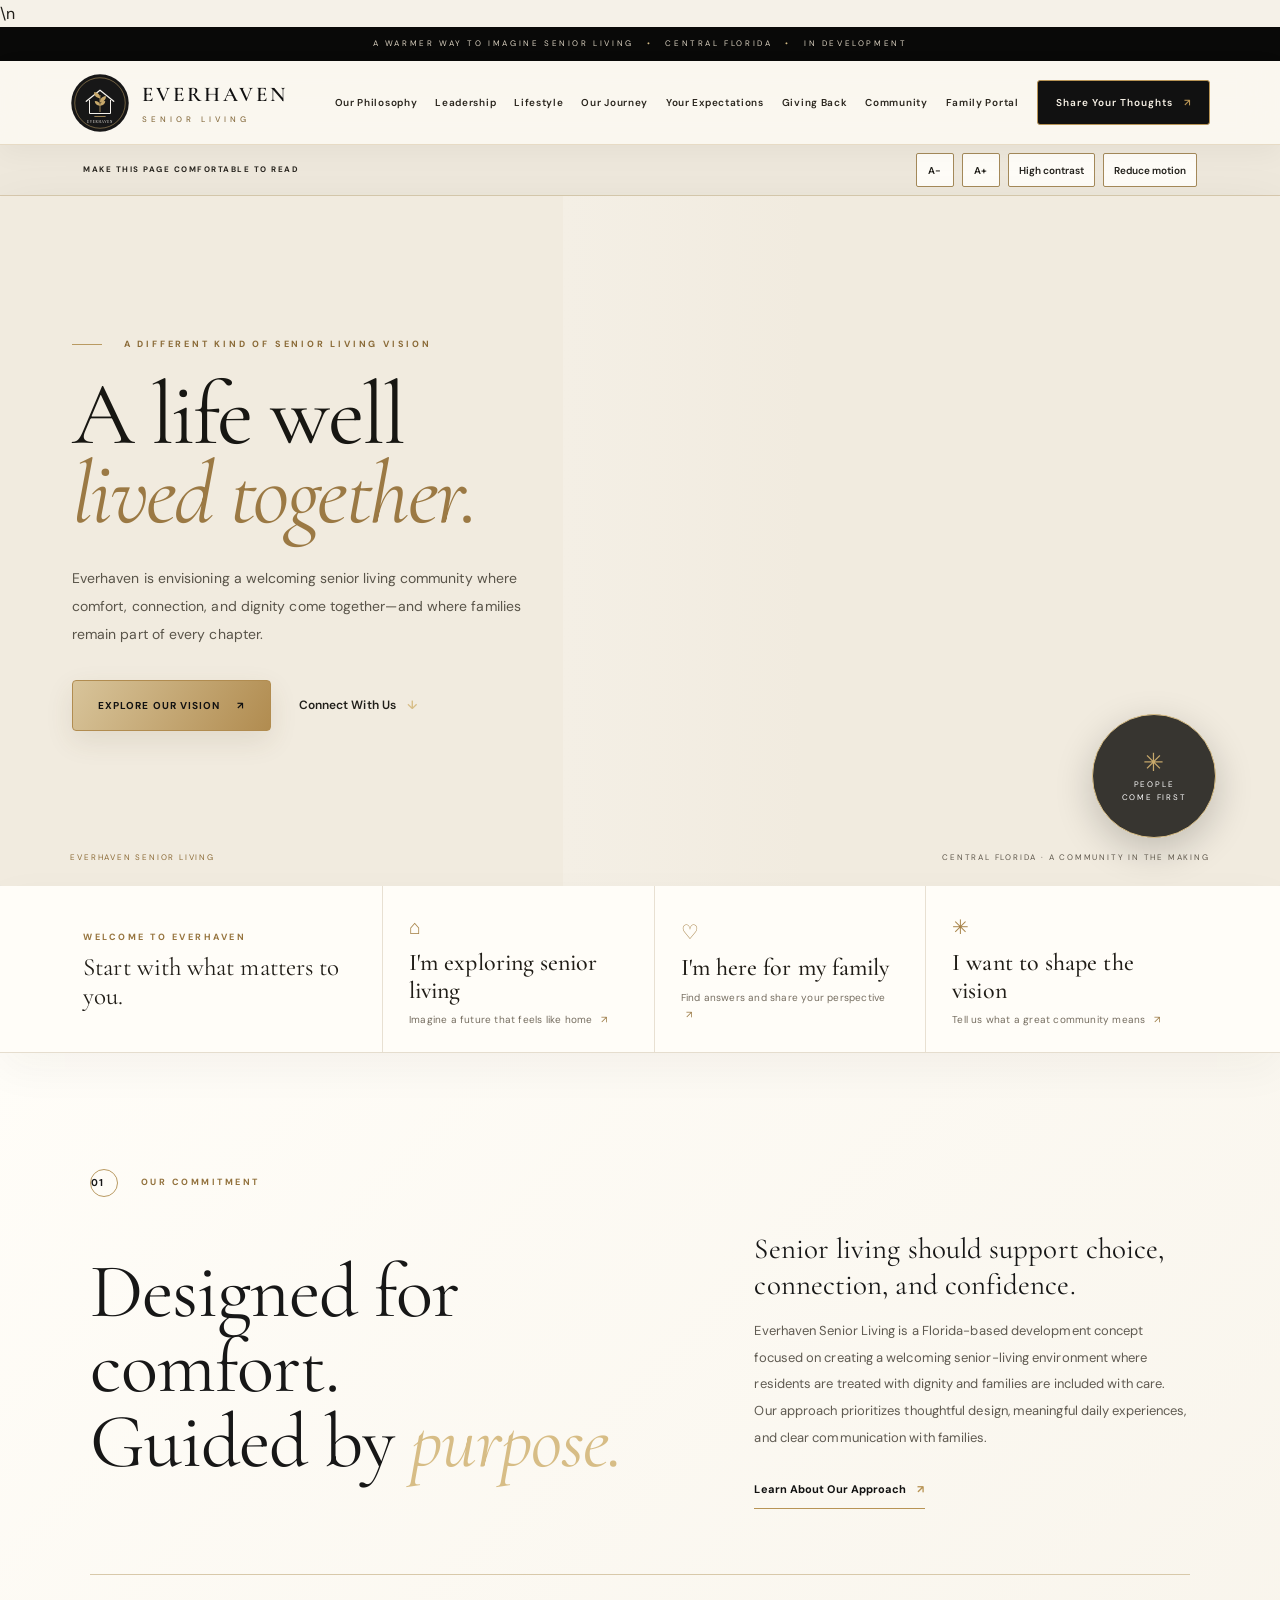
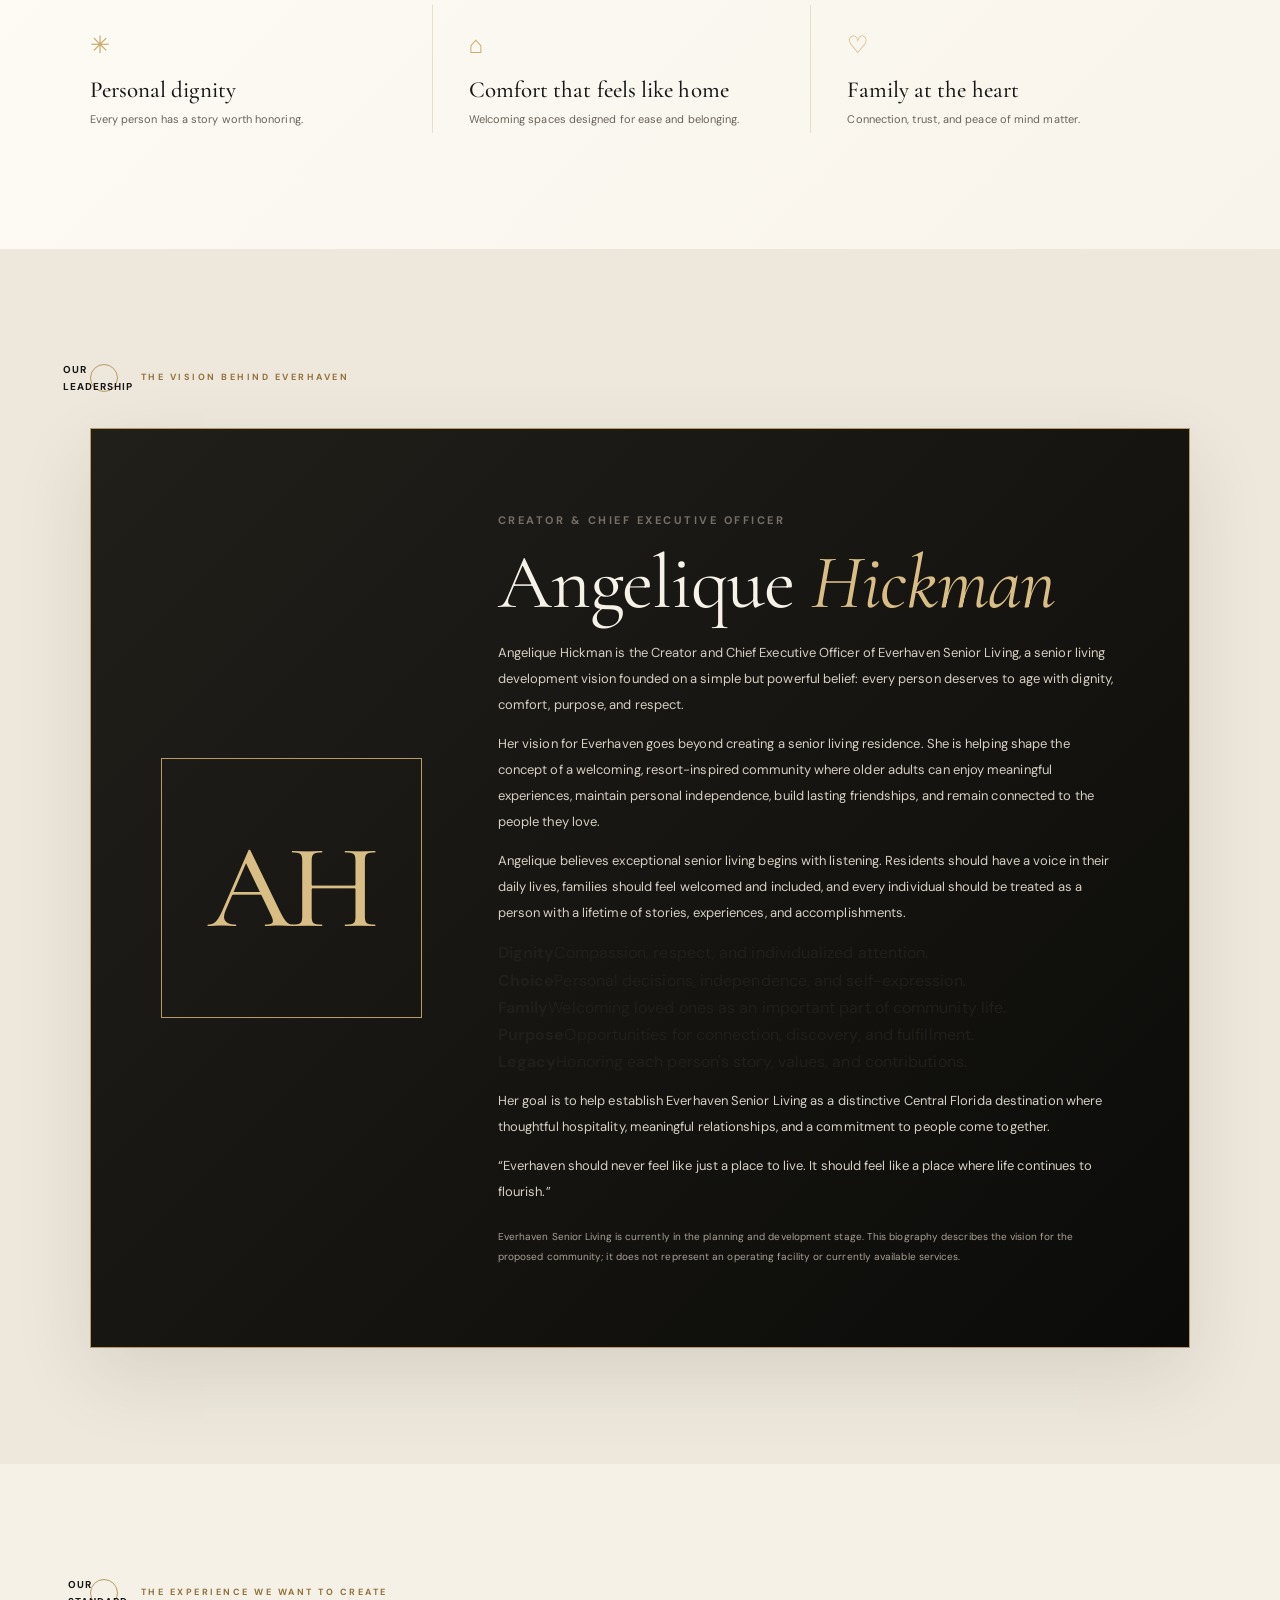
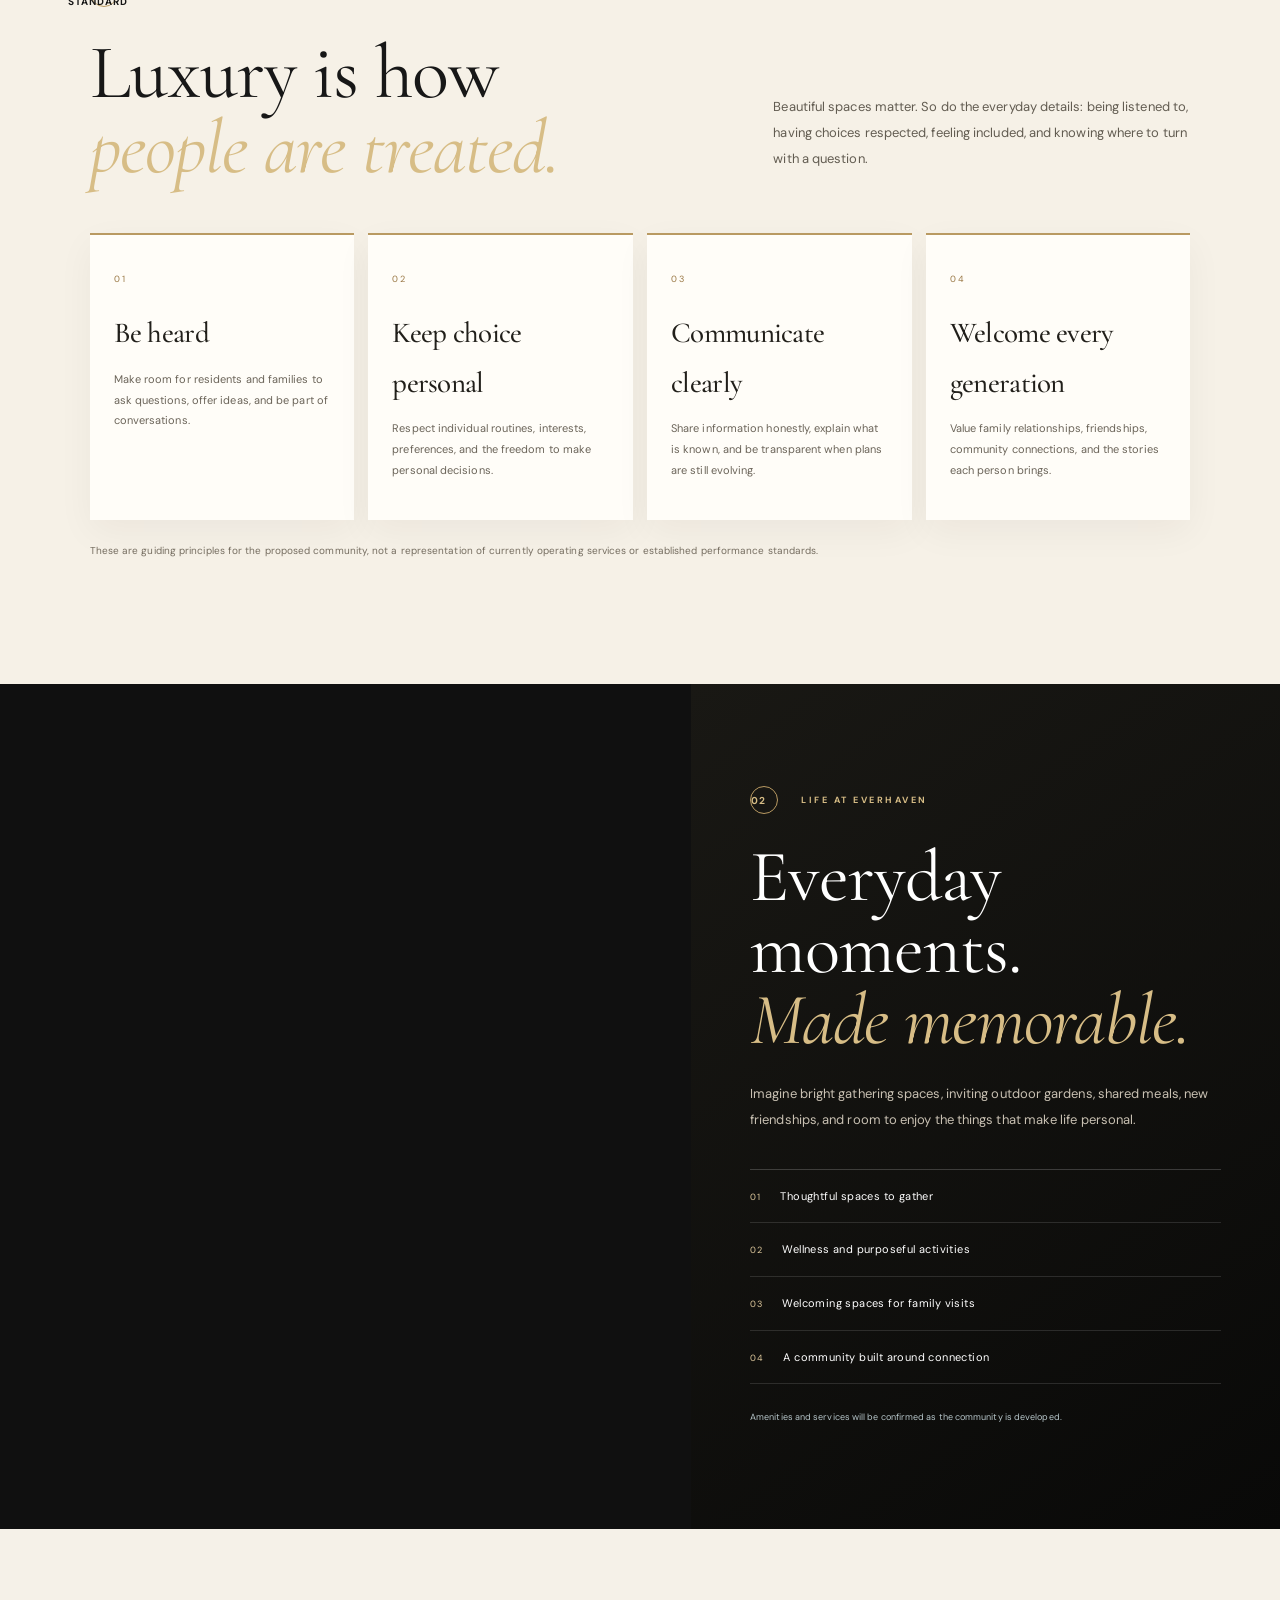
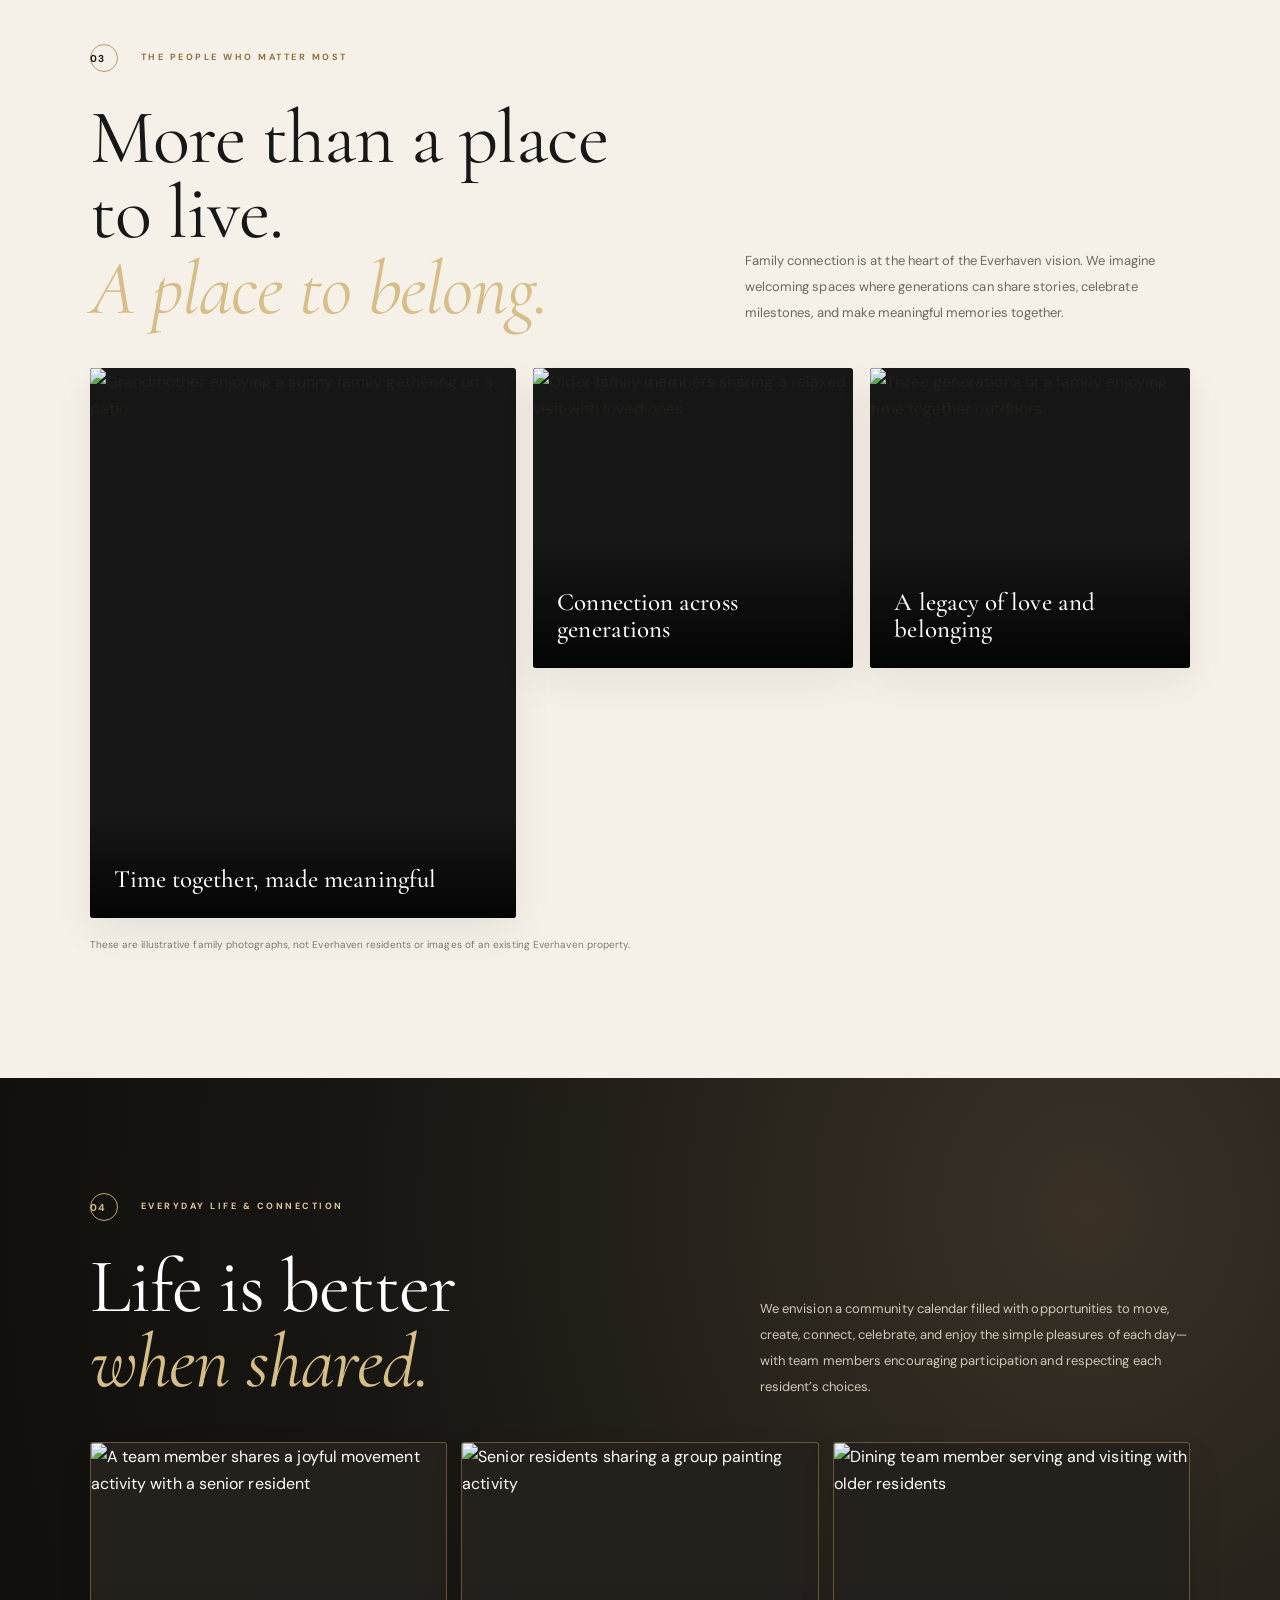
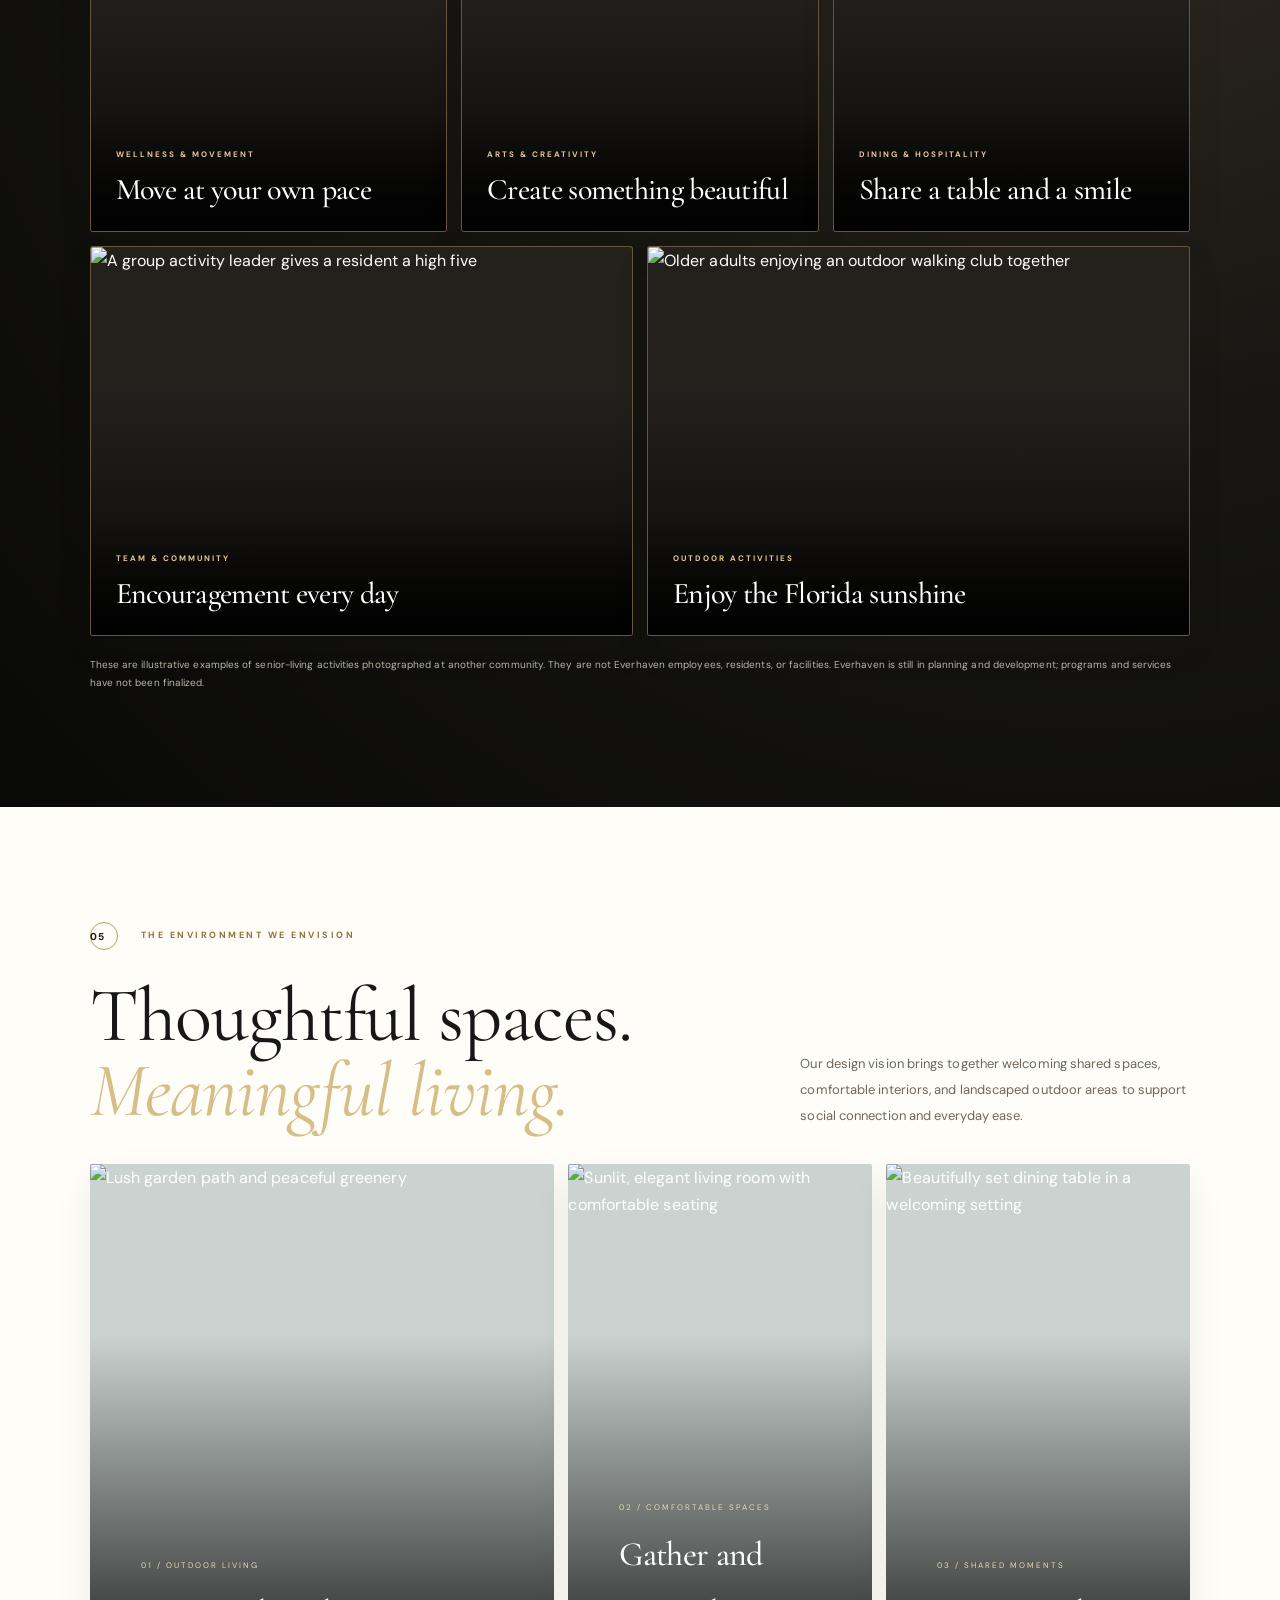
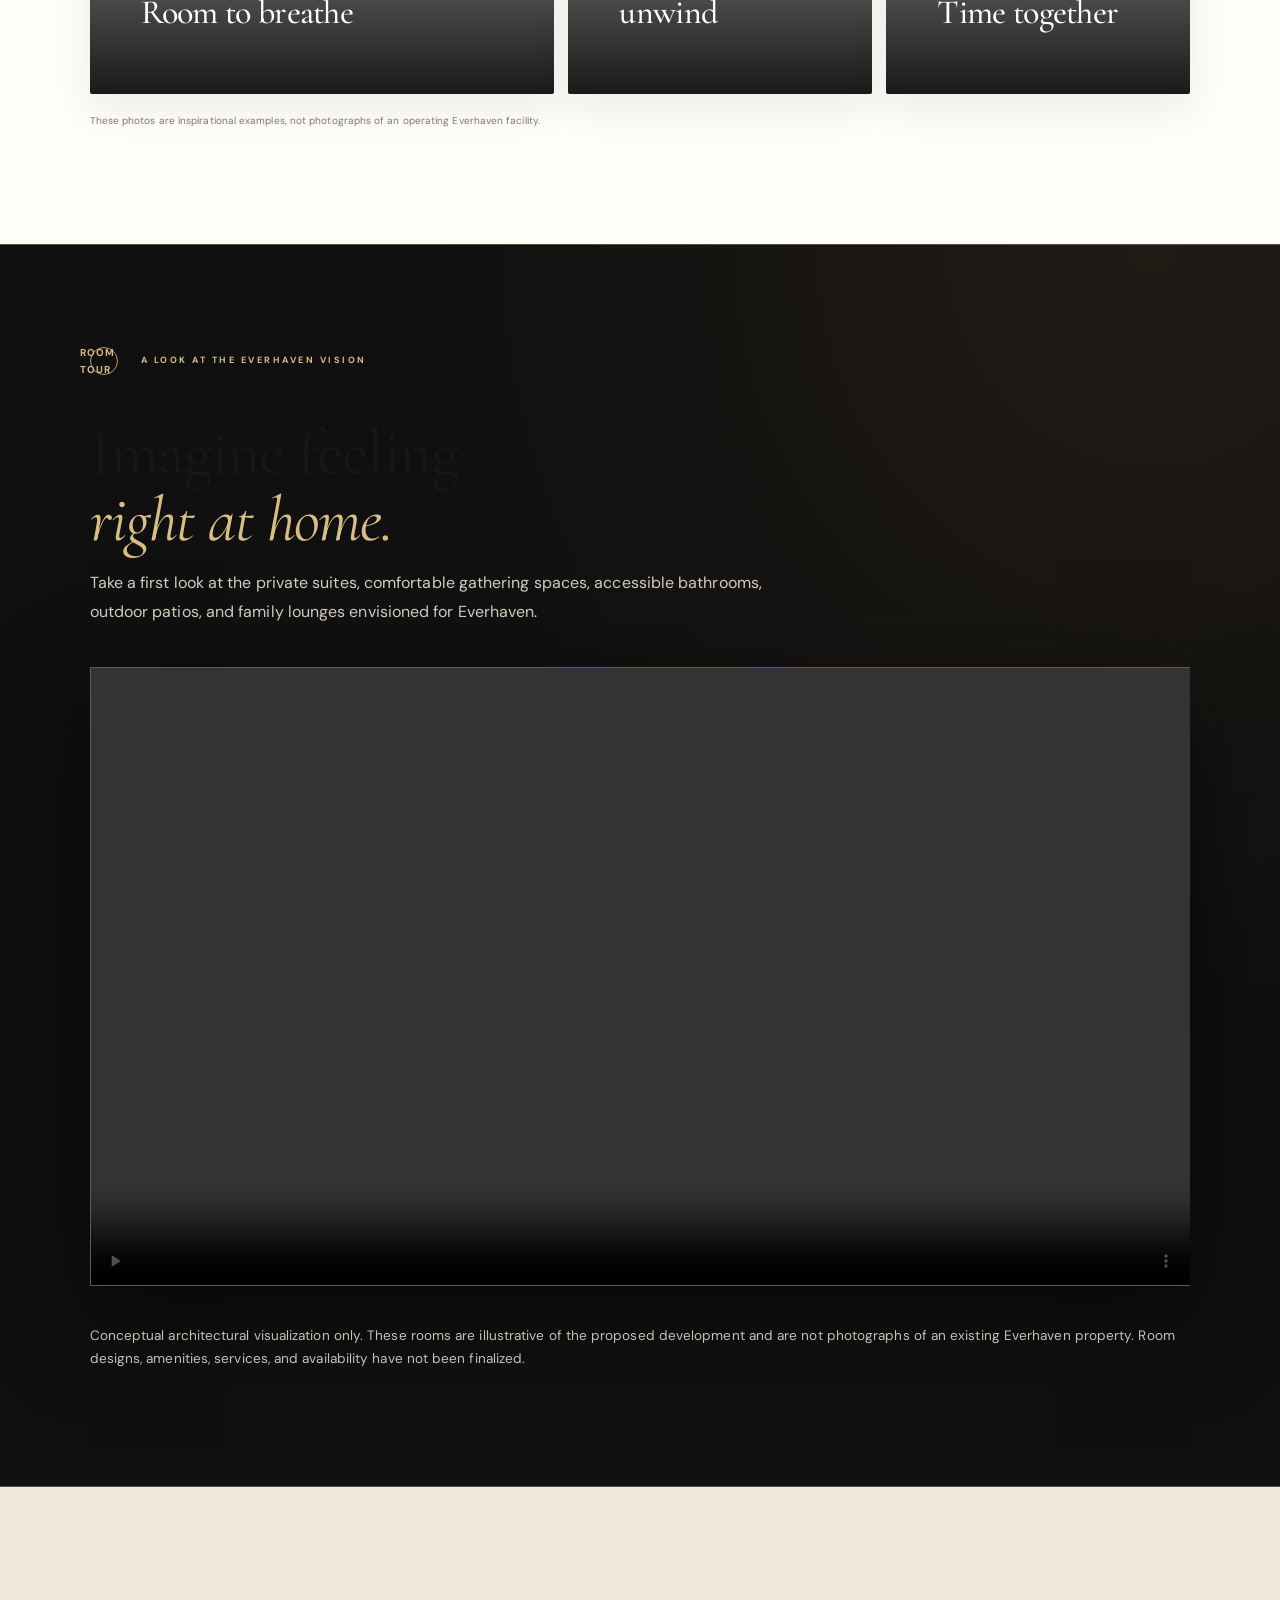
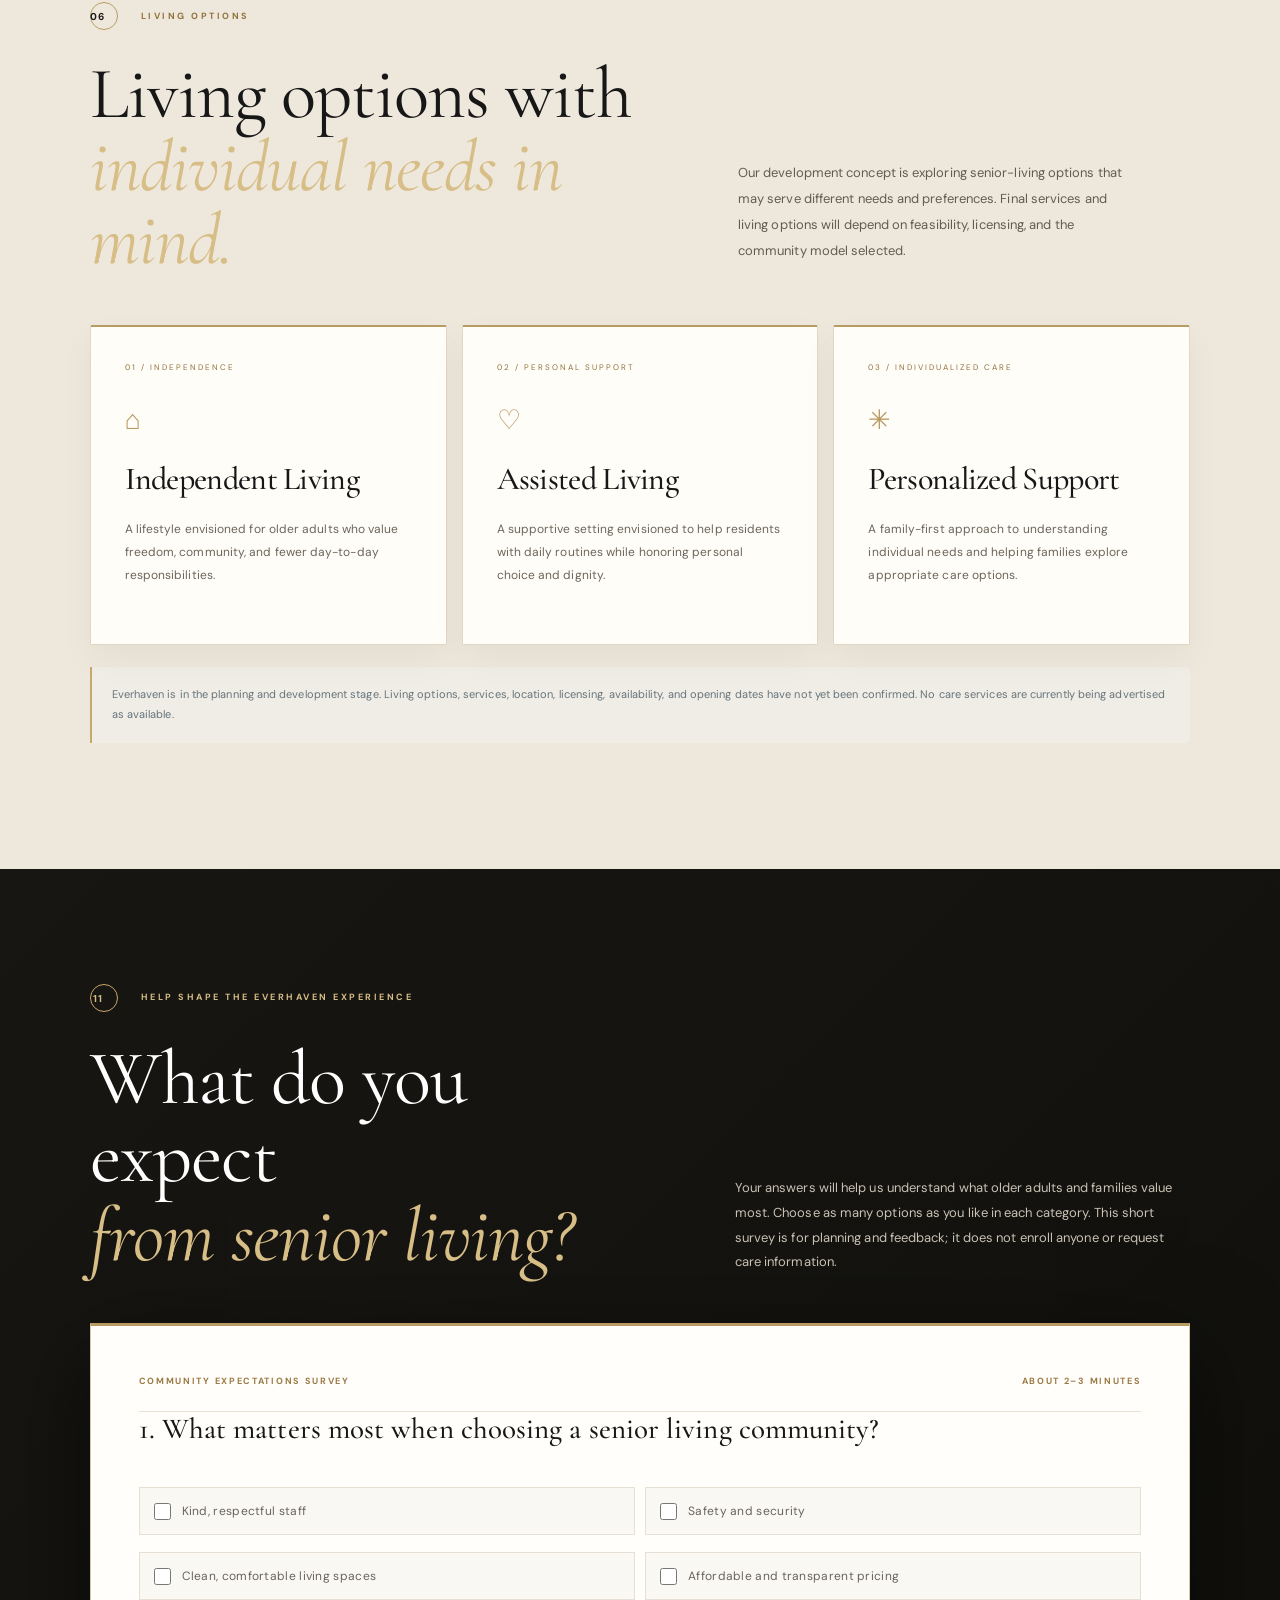
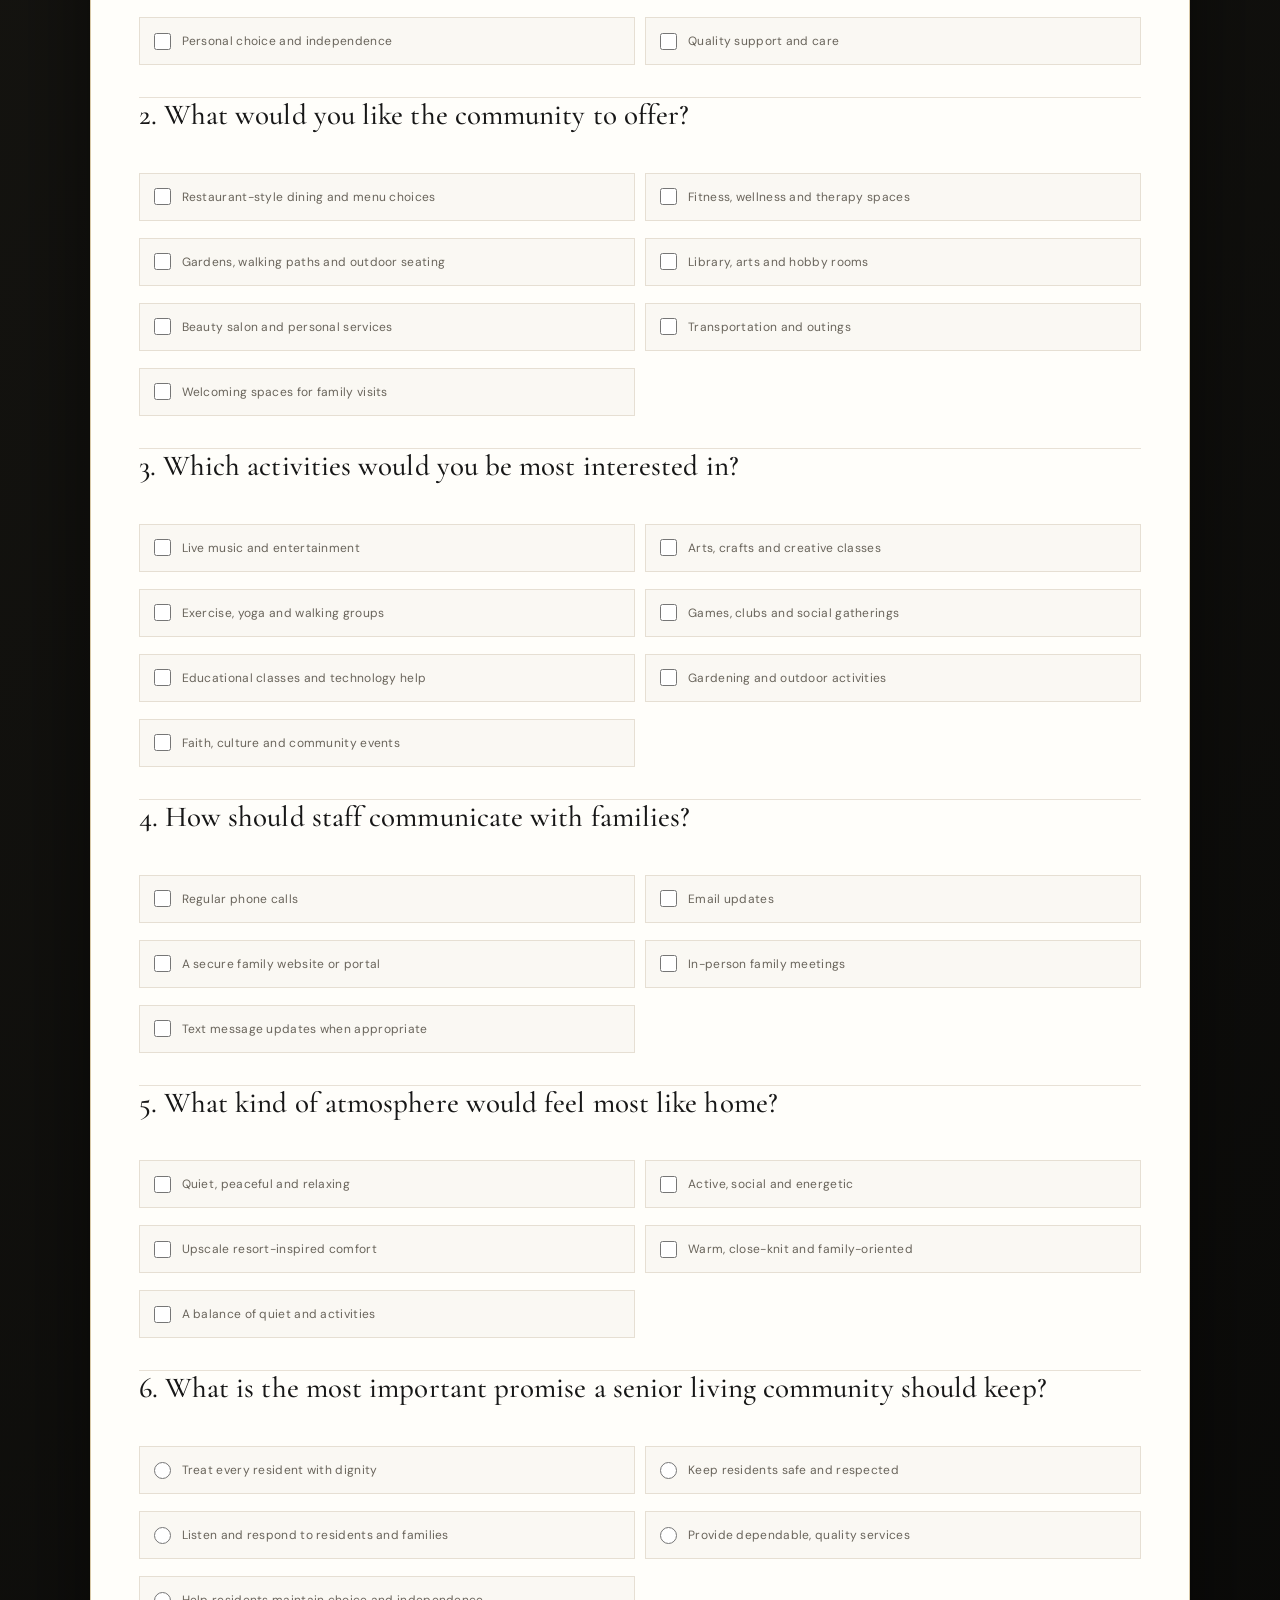
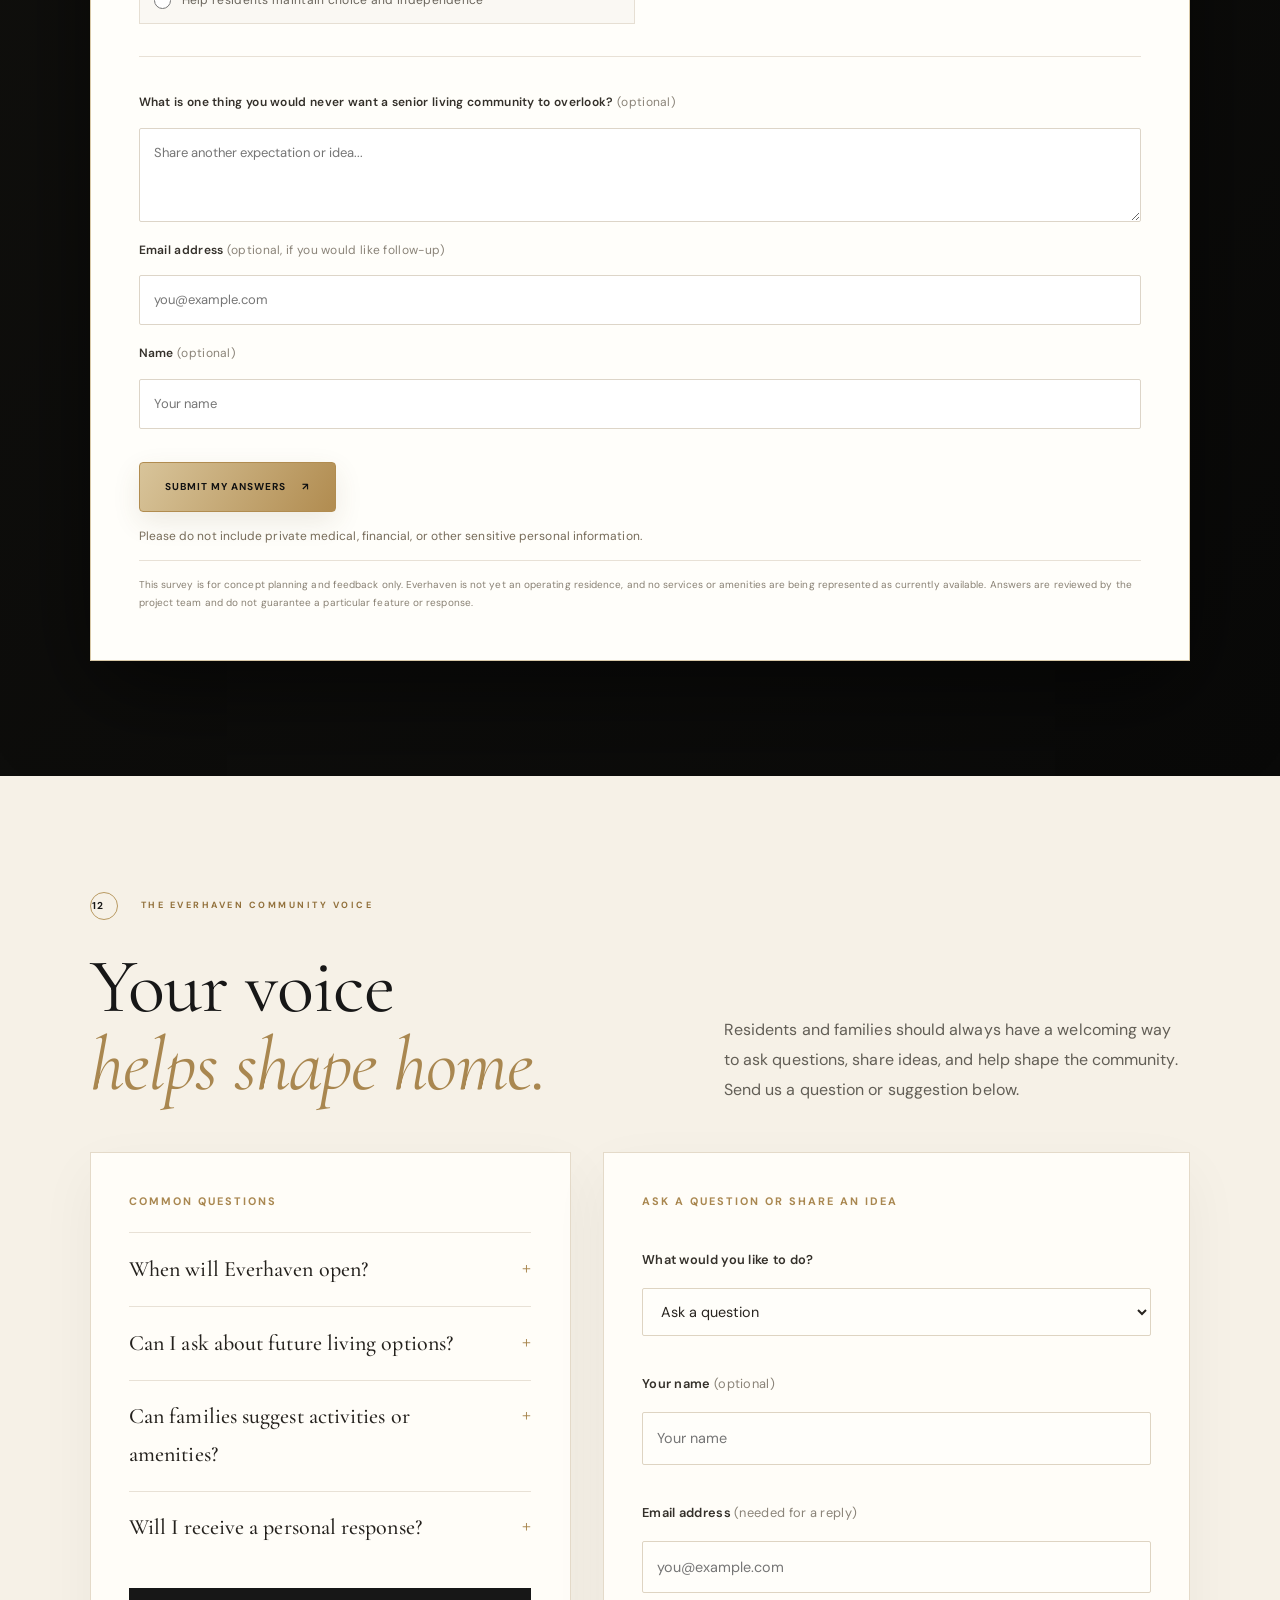
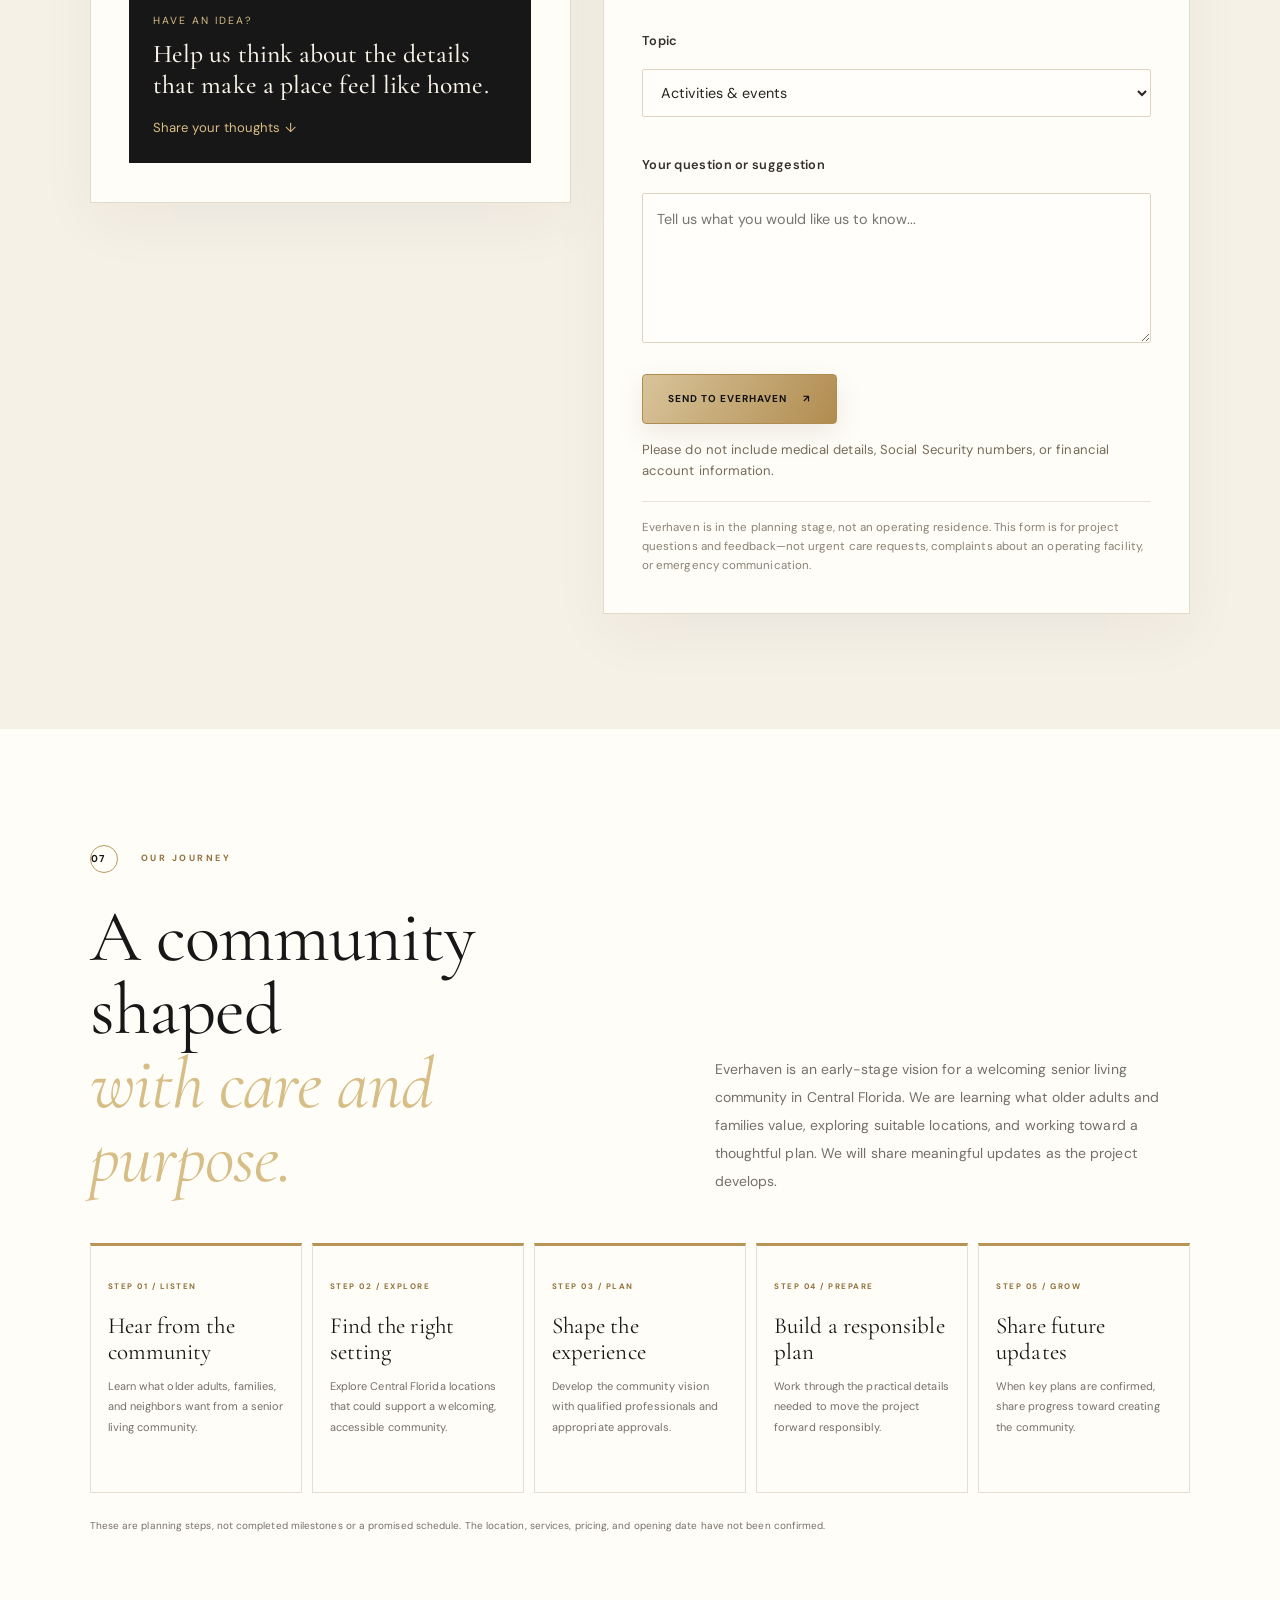
==== commit c7ee47cf: "Add Angelique Hickman's CEO biography to Everhaven website" ====
--- a/index.html
+++ b/index.html
@@ -55,8 +55,19 @@
     <div class="leadership-copy">
       <p class="leadership-kicker">CREATOR &amp; CHIEF EXECUTIVE OFFICER</p>
       <h2>Angelique <em>Hickman</em></h2>
-      <p>As Creator and CEO of Everhaven Senior Living, Angelique Hickman is named as the leader behind the Everhaven vision: a community centered on dignity, meaningful connection, personal choice, and family.</p>
-      <p class="leadership-note">Everhaven is currently in the planning and development stage. Leadership identification does not imply that the proposed community is open or that services are currently available.</p>
+      <p class="leadership-bio-intro">Angelique Hickman is the Creator and Chief Executive Officer of Everhaven Senior Living, a senior living development vision founded on a simple but powerful belief: every person deserves to age with dignity, comfort, purpose, and respect.</p>
+      <p>Her vision for Everhaven goes beyond creating a senior living residence. She is helping shape the concept of a welcoming, resort-inspired community where older adults can enjoy meaningful experiences, maintain personal independence, build lasting friendships, and remain connected to the people they love.</p>
+      <p>Angelique believes exceptional senior living begins with listening. Residents should have a voice in their daily lives, families should feel welcomed and included, and every individual should be treated as a person with a lifetime of stories, experiences, and accomplishments.</p>
+      <div class="leadership-values">
+        <div><b>Dignity</b><span>Compassion, respect, and individualized attention.</span></div>
+        <div><b>Choice</b><span>Personal decisions, independence, and self-expression.</span></div>
+        <div><b>Family</b><span>Welcoming loved ones as an important part of community life.</span></div>
+        <div><b>Purpose</b><span>Opportunities for connection, discovery, and fulfillment.</span></div>
+        <div><b>Legacy</b><span>Honoring each person's story, values, and contributions.</span></div>
+      </div>
+      <p>Her goal is to help establish Everhaven Senior Living as a distinctive Central Florida destination where thoughtful hospitality, meaningful relationships, and a commitment to people come together.</p>
+      <p class="leadership-belief">“Everhaven should never feel like just a place to live. It should feel like a place where life continues to flourish.”</p>
+      <p class="leadership-note">Everhaven Senior Living is currently in the planning and development stage. This biography describes the vision for the proposed community; it does not represent an operating facility or currently available services.</p>
     </div>
   </div>
 </section>
--- a/styles.css
+++ b/styles.css
@@ -922,3 +922,15 @@
 .portal-message p{font-size:12px;line-height:1.8;color:#514b42;white-space:pre-wrap;overflow-wrap:anywhere}
 .portal-disclaimer{max-width:850px;margin:20px auto}
 @media(max-width:760px){.portal-intro{grid-template-columns:1fr;gap:14px}.portal-workspace-head{flex-direction:column}}
+
+
+/* Founder and CEO spotlight */
+.leadership-section{background:#eee8dc}
+.leadership-card{display:grid;grid-template-columns:minmax(180px,.42fr) 1fr;gap:clamp(28px,6vw,76px);align-items:center;max-width:1100px;margin:36px auto 0;padding:clamp(28px,6vw,70px);background:linear-gradient(135deg,#211f1a,#0b0b09);border:1px solid #b99a62;box-shadow:0 28px 75px #211a101c}
+.leadership-monogram{display:grid;place-items:center;aspect-ratio:1;border:1px solid #b99a62;color:#d8bd85;font:500 clamp(64px,10vw,120px)/1 'Cormorant Garamond',serif;letter-spacing:-5px}
+.leadership-kicker{font-size:9px;letter-spacing:2.5px;color:#d8bd85;font-weight:700}
+.leadership-copy h2{font:400 clamp(48px,6vw,78px)/.98 'Cormorant Garamond',serif;color:#f7f2e8;margin:15px 0 20px}
+.leadership-copy h2 em{color:#d8bd85}
+.leadership-copy>p:not(.leadership-kicker){max-width:650px;color:#d6cfc2;font-size:13px;line-height:2}
+.leadership-copy .leadership-note{font-size:10px!important;color:#a9a092!important;margin-top:22px}
+@media(max-width:650px){.leadership-card{grid-template-columns:1fr}.leadership-monogram{max-width:150px}}
